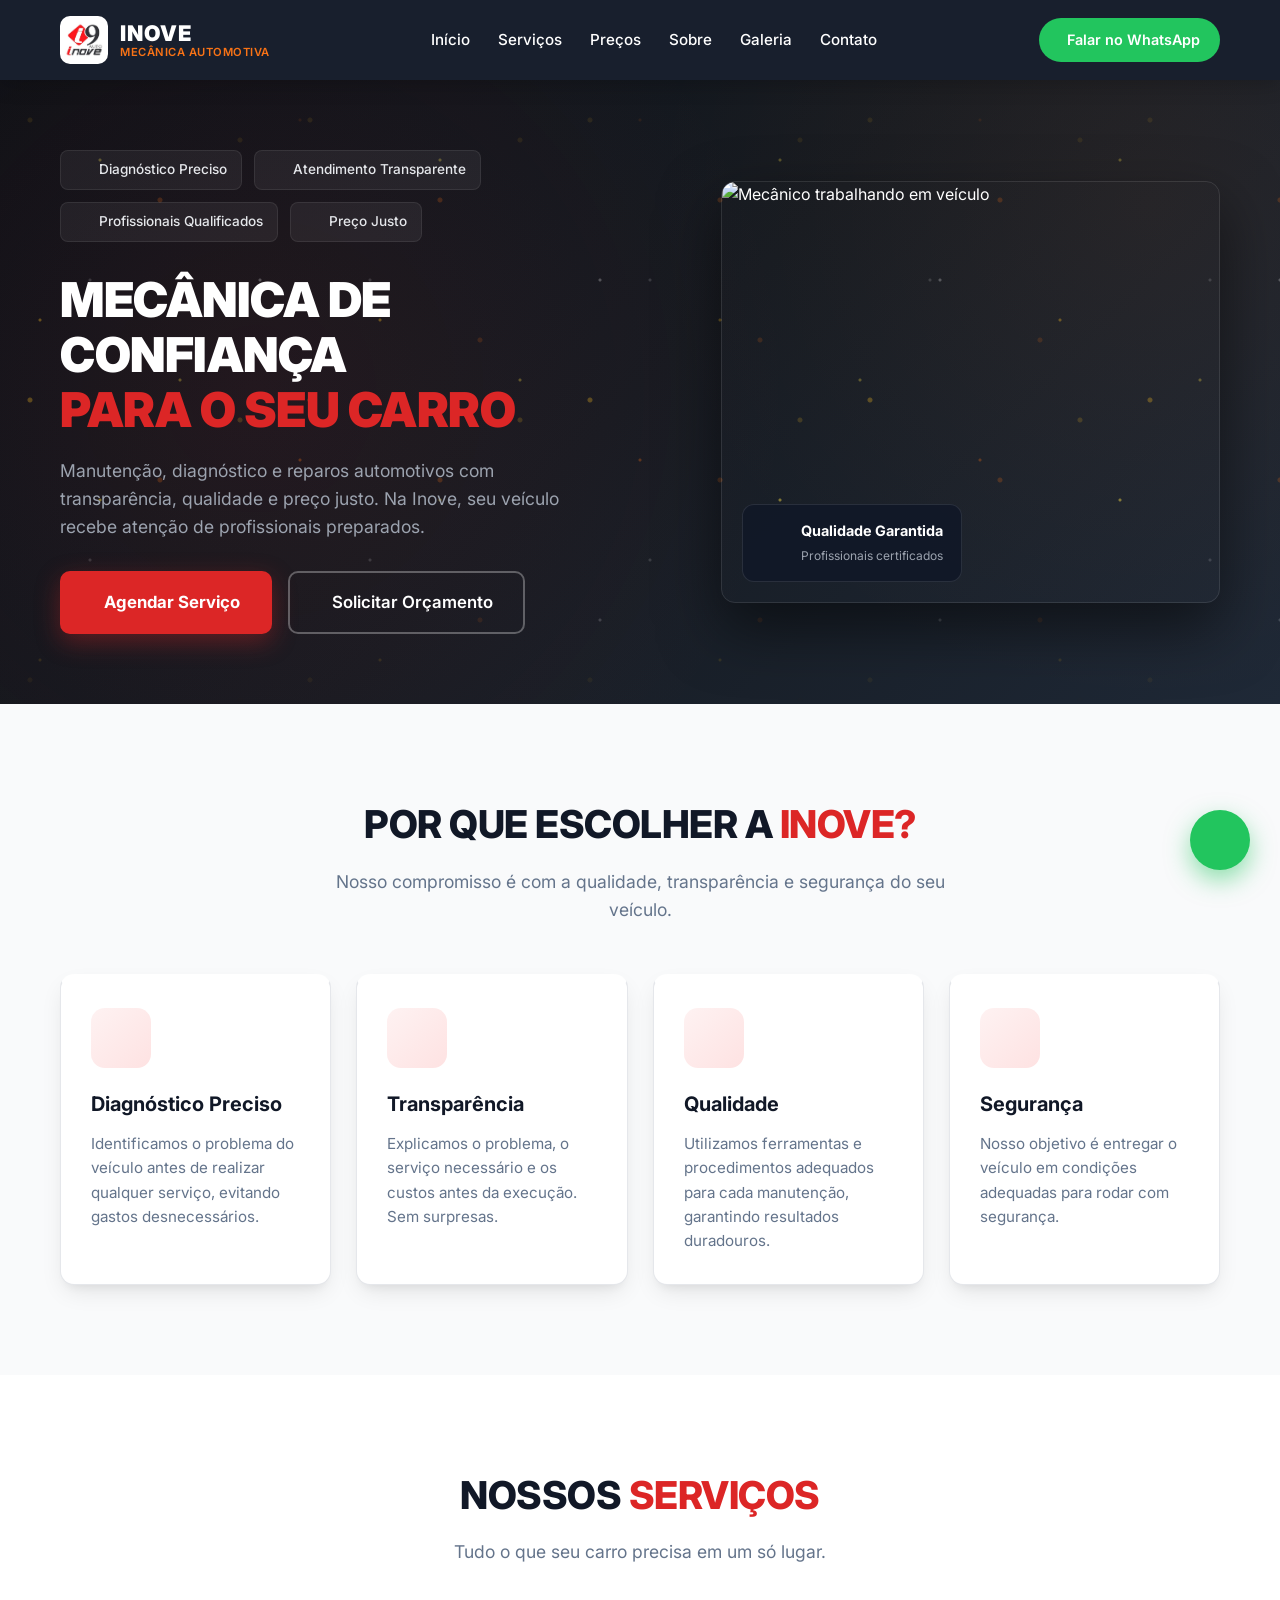
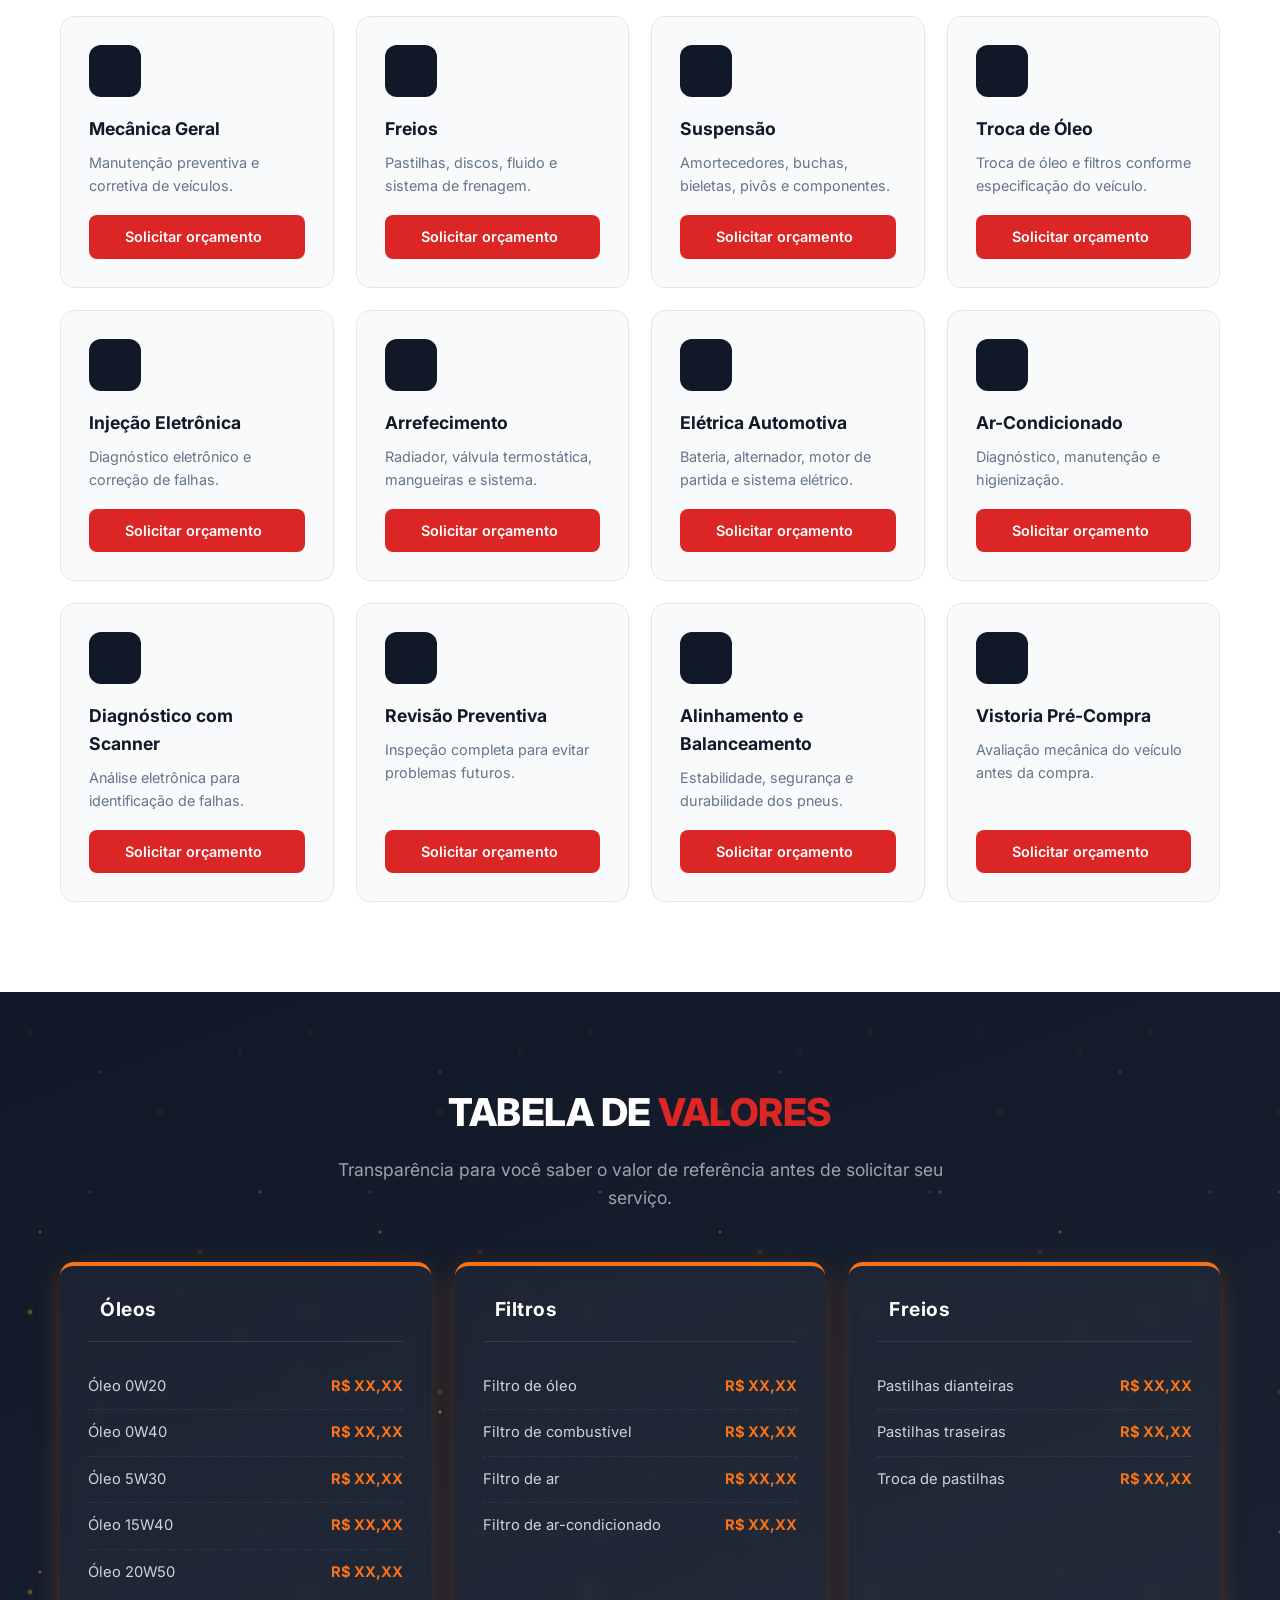
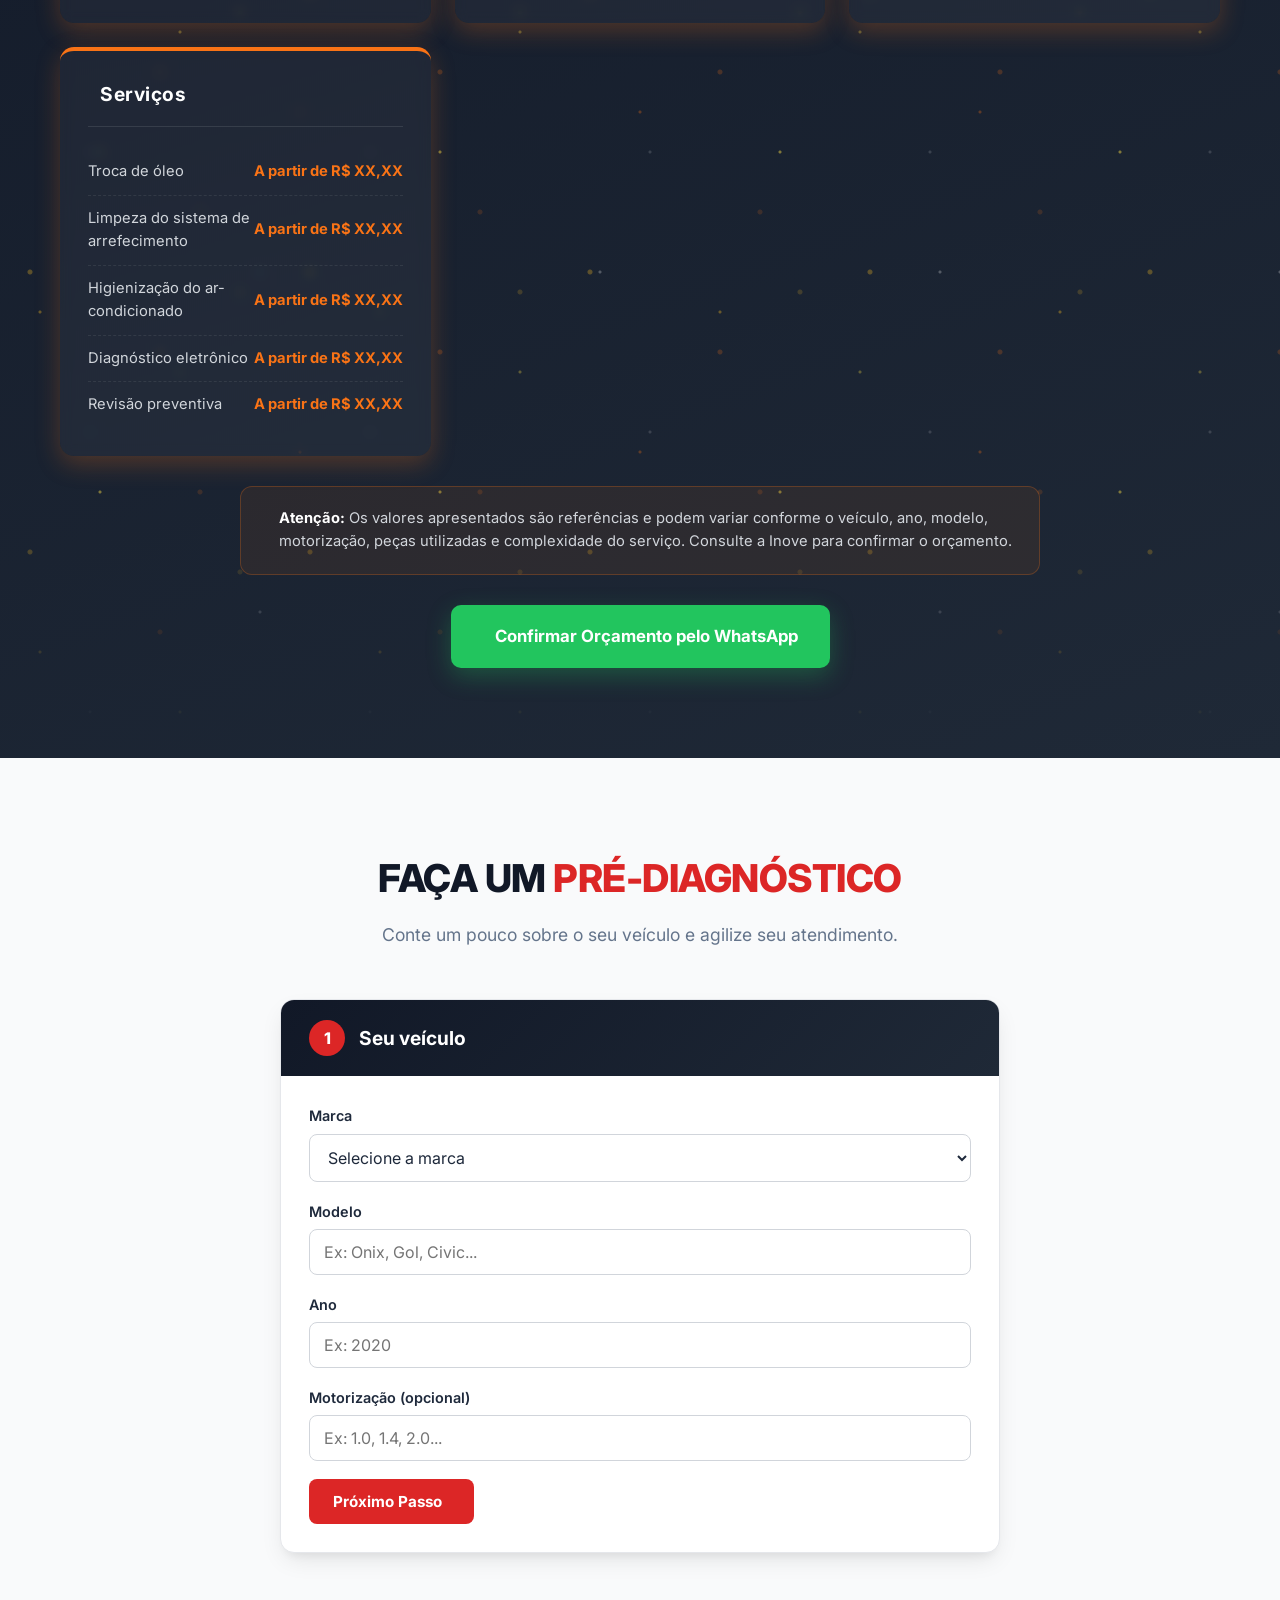
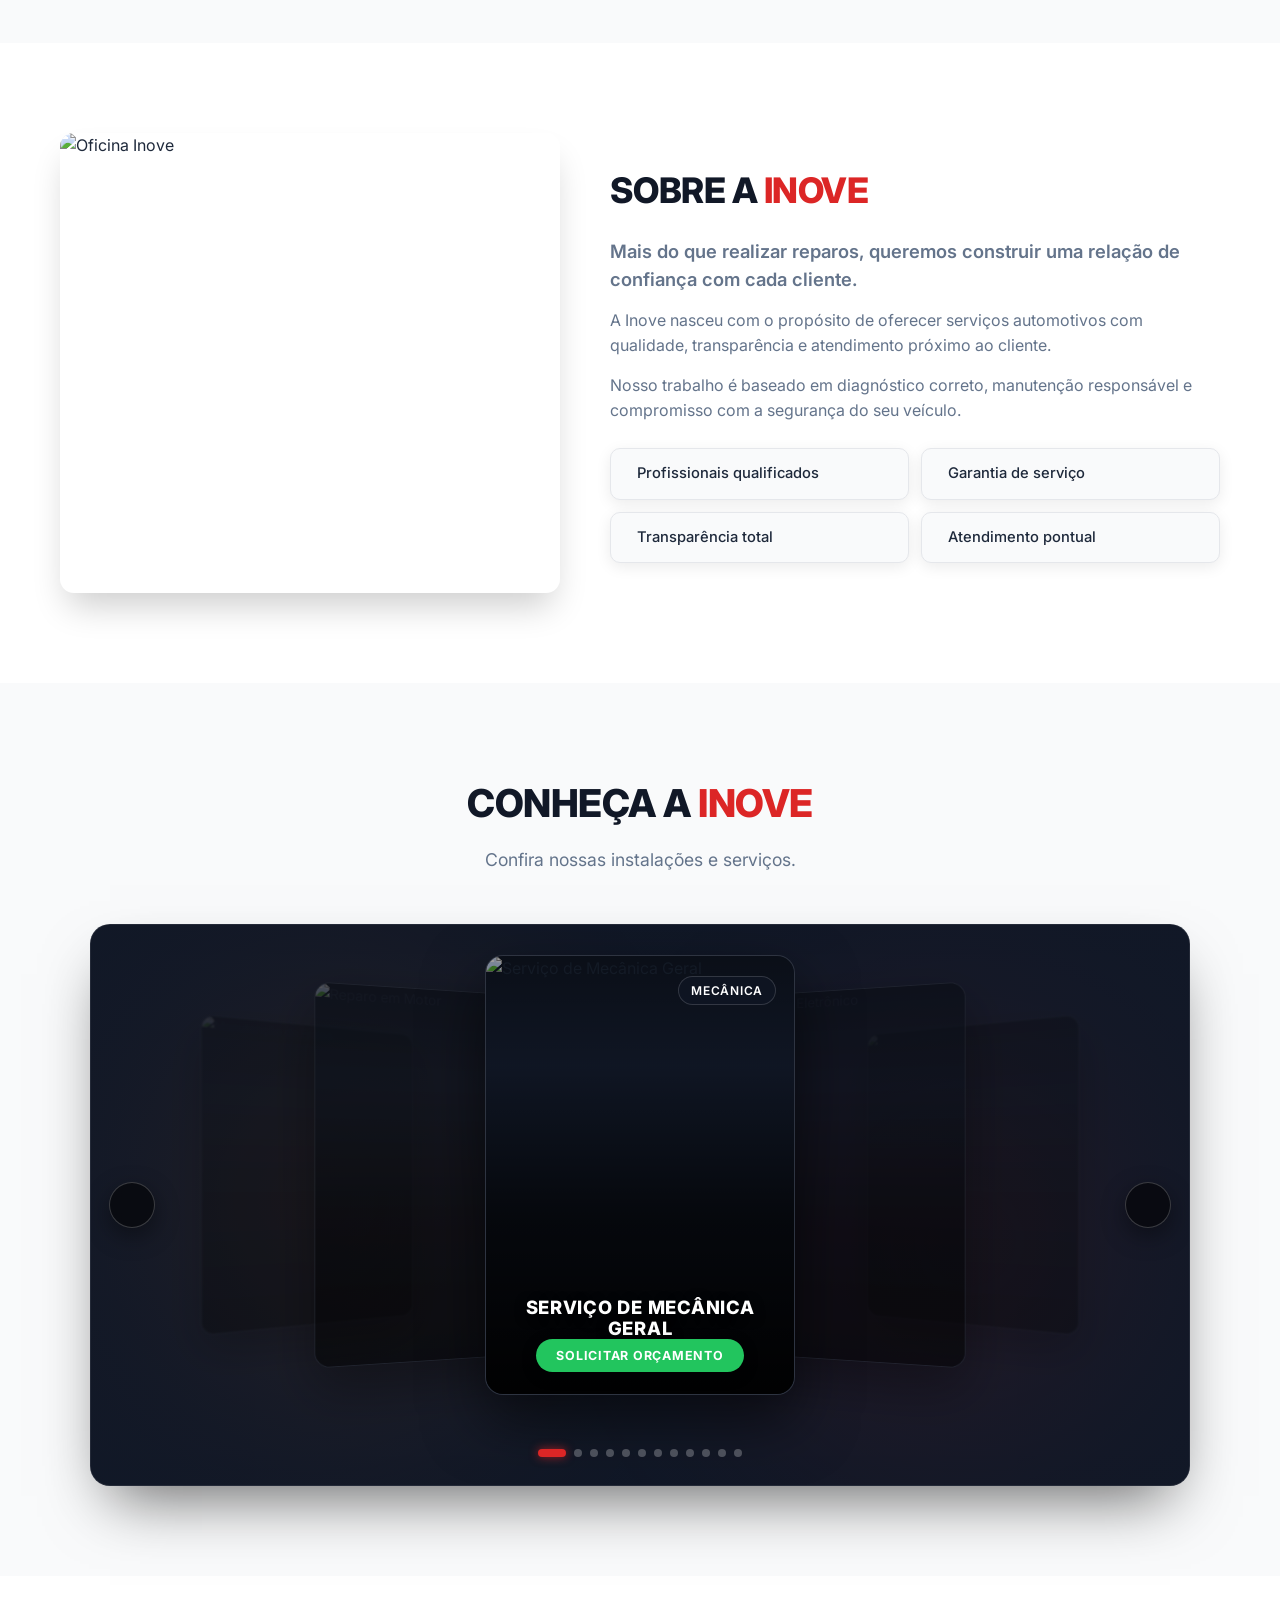
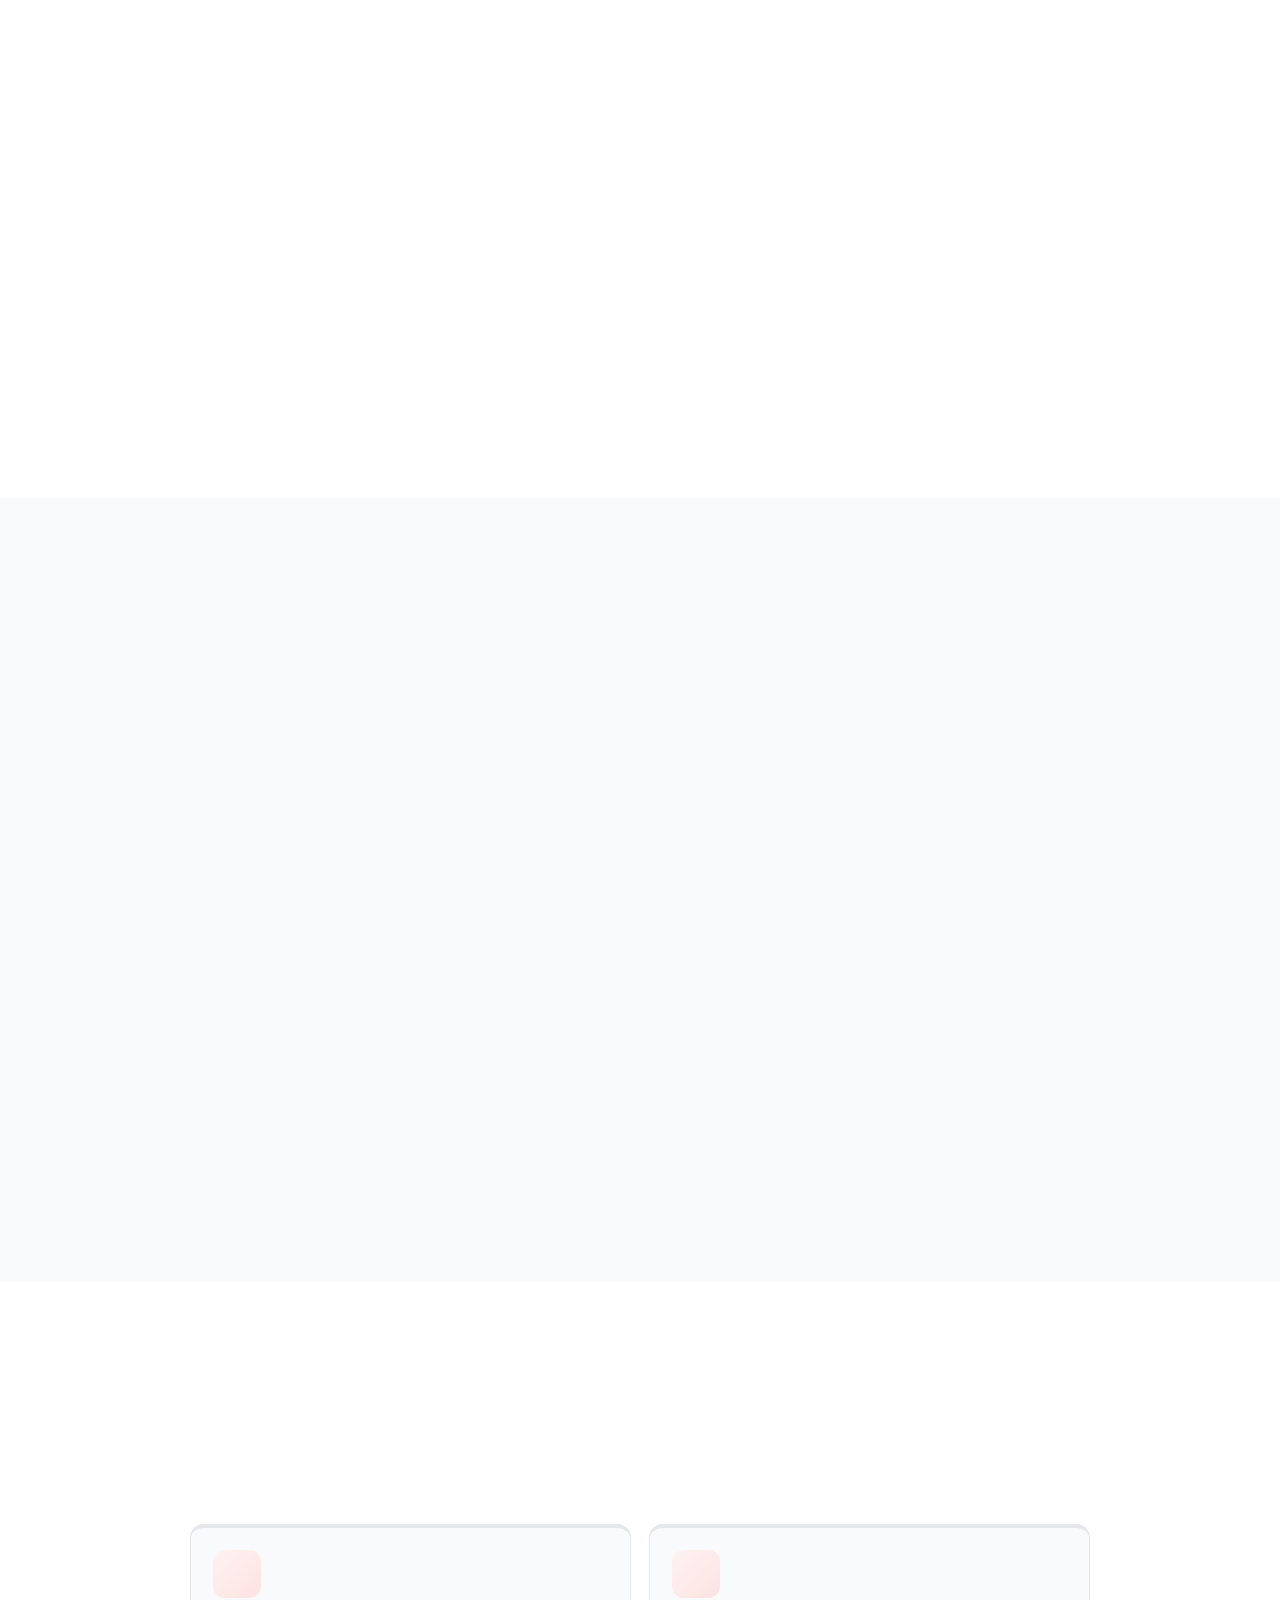
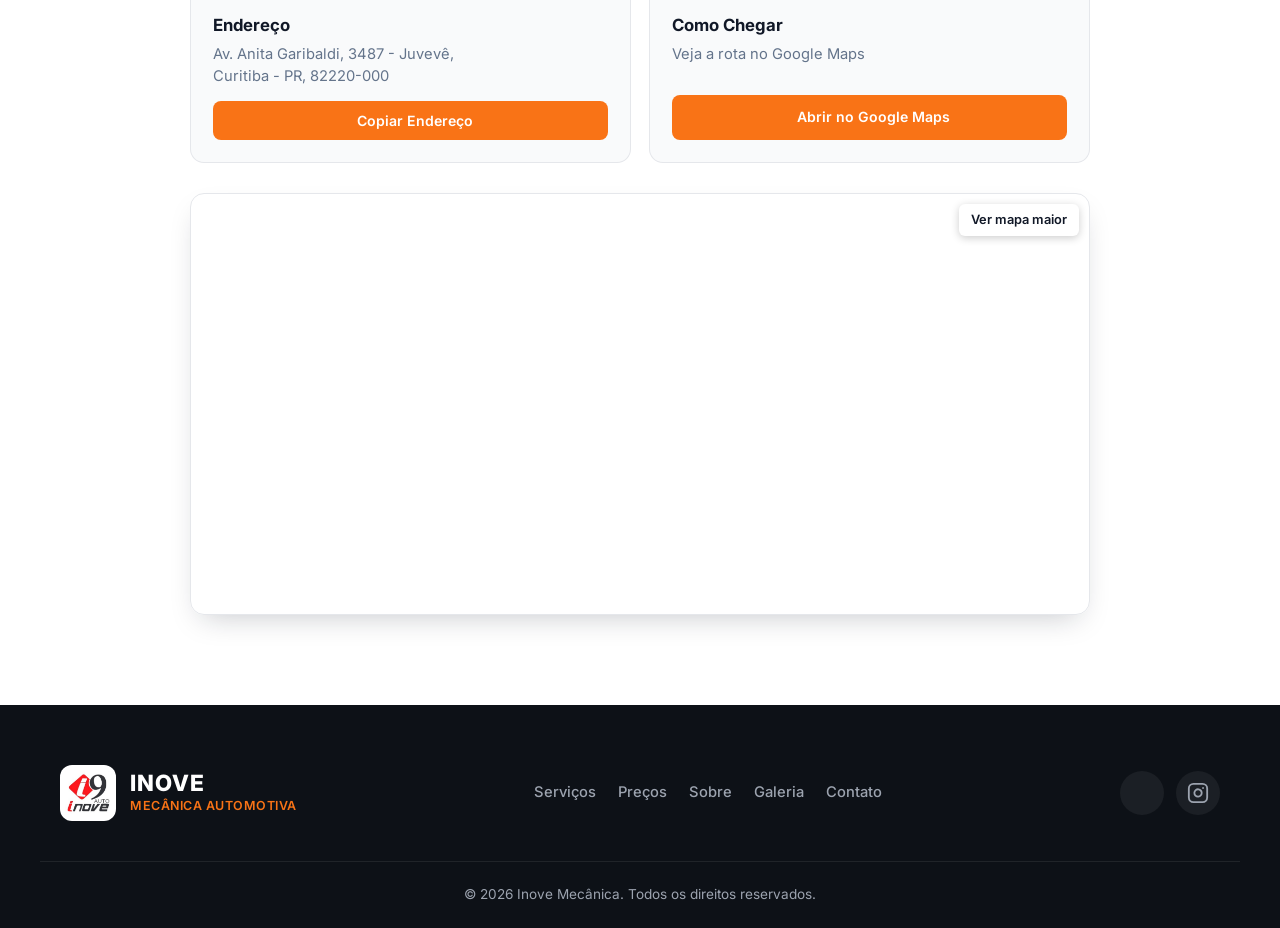
==== index.html @ 2cf33e1c "Sabado Fechado no horario e fundo animado com fagulhas de soldagem (2 camadas) no hero e precos" ====
<!DOCTYPE html>
<html lang="pt-BR">
<head>
  <meta charset="UTF-8">
  <meta name="viewport" content="width=device-width, initial-scale=1.0">
  <title>Inove Mecânica | Oficina Mecânica Automotiva</title>
  <meta name="description" content="Inove Mecânica – serviços automotivos, diagnóstico, manutenção preventiva e corretiva com transparência e qualidade.">
  <meta name="keywords" content="mecânica automotiva, oficina mecânica, manutenção de carros, diagnóstico automotivo, troca de óleo, freios, suspensão">
  <meta name="theme-color" content="#111827">
  <meta name="author" content="Inove Mecânica">

  <link rel="icon" type="image/png" href="assets/images/logo/logo-inove.png">

  <meta property="og:title" content="Inove Mecânica | Oficina Mecânica Automotiva">
  <meta property="og:description" content="Inove Mecânica – serviços automotivos, diagnóstico, manutenção preventiva e corretiva com transparência e qualidade.">
  <meta property="og:type" content="website">
  <meta property="og:locale" content="pt_BR">

  <link rel="preconnect" href="https://fonts.googleapis.com">
  <link rel="preconnect" href="https://fonts.gstatic.com" crossorigin>
  <link href="https://fonts.googleapis.com/css2?family=Inter:wght@300;400;500;600;700;800;900&display=swap" rel="stylesheet">

  <link rel="stylesheet" href="assets/css/style.css">

  <script src="https://unpkg.com/lucide@latest"></script>
</head>
<body>

  <!-- ======================== HEADER ======================== -->
  <header id="header">
    <div class="container header-content">
      <a href="#" class="logo">
        <img src="assets/images/logo/logo-inove.png" alt="Inove Mecânica" class="logo-img">
        <div class="logo-text">
          <span class="logo-name">INOVE</span>
          <span class="logo-sub">Mecânica Automotiva</span>
        </div>
      </a>

      <nav class="nav-menu" id="navMenu">
        <ul>
          <li><a href="#inicio">Início</a></li>
          <li><a href="#servicos">Serviços</a></li>
          <li><a href="#precos">Preços</a></li>
          <li><a href="#sobre">Sobre</a></li>
          <li><a href="#galeria">Galeria</a></li>
          <li><a href="#contato">Contato</a></li>
        </ul>
      </nav>

      <a href="#" class="btn-header" id="btnHeaderWhatsApp">
        <i data-lucide="phone"></i>
        <span>Falar no WhatsApp</span>
      </a>

      <button class="mobile-menu-btn" id="mobileMenuBtn" aria-label="Abrir Menu">
        <i data-lucide="menu"></i>
      </button>
    </div>
  </header>

  <!-- ======================== HERO ======================== -->
  <section id="inicio" class="hero">
    <div class="hero-overlay"></div>
    <div class="sparks" aria-hidden="true"></div>
    <div class="container hero-grid">
      <div class="hero-text">
        <div class="hero-badges">
          <div class="badge"><i data-lucide="check-circle"></i> Diagnóstico Preciso</div>
          <div class="badge"><i data-lucide="check-circle"></i> Atendimento Transparente</div>
          <div class="badge"><i data-lucide="check-circle"></i> Profissionais Qualificados</div>
          <div class="badge"><i data-lucide="check-circle"></i> Preço Justo</div>
        </div>
        <h1>MECÂNICA DE CONFIANÇA <span>PARA O SEU CARRO</span></h1>
        <p>Manutenção, diagnóstico e reparos automotivos com transparência, qualidade e preço justo. Na Inove, seu veículo recebe atenção de profissionais preparados.</p>
        <div class="hero-buttons">
          <a href="#" class="btn-cta-hero" id="btnHeroWhatsApp">
            <i data-lucide="message-circle"></i> Agendar Serviço
          </a>
          <a href="#" class="btn-cta-secondary" id="btnHeroOrcamento">
            <i data-lucide="file-text"></i> Solicitar Orçamento
          </a>
        </div>
      </div>
      <div class="hero-image-wrapper">
        <div class="hero-image-container">
          <img src="https://images.unsplash.com/photo-1625047509248-ec889cbff17f?auto=format&fit=crop&w=800&q=80" alt="Mecânico trabalhando em veículo" class="hero-image">
          <div class="hero-image-badge">
            <i data-lucide="shield-check"></i>
            <div>
              <strong>Qualidade Garantida</strong>
              <span>Profissionais certificados</span>
            </div>
          </div>
        </div>
      </div>
    </div>
  </section>

  <!-- ======================== DIFERENCIAIS ======================== -->
  <section id="diferenciais" class="section-diferenciais">
    <div class="container">
      <div class="section-title">
        <h2>POR QUE ESCOLHER A <span>INOVE?</span></h2>
        <p>Nosso compromisso é com a qualidade, transparência e segurança do seu veículo.</p>
      </div>
      <div class="pillars-grid">
        <div class="pillar-card fade-up">
          <div class="pillar-icon"><i data-lucide="scan-search"></i></div>
          <h3>Diagnóstico Preciso</h3>
          <p>Identificamos o problema do veículo antes de realizar qualquer serviço, evitando gastos desnecessários.</p>
        </div>
        <div class="pillar-card fade-up" style="animation-delay: 0.1s;">
          <div class="pillar-icon"><i data-lucide="eye"></i></div>
          <h3>Transparência</h3>
          <p>Explicamos o problema, o serviço necessário e os custos antes da execução. Sem surpresas.</p>
        </div>
        <div class="pillar-card fade-up" style="animation-delay: 0.2s;">
          <div class="pillar-icon"><i data-lucide="badge-check"></i></div>
          <h3>Qualidade</h3>
          <p>Utilizamos ferramentas e procedimentos adequados para cada manutenção, garantindo resultados duradouros.</p>
        </div>
        <div class="pillar-card fade-up" style="animation-delay: 0.3s;">
          <div class="pillar-icon"><i data-lucide="shield"></i></div>
          <h3>Segurança</h3>
          <p>Nosso objetivo é entregar o veículo em condições adequadas para rodar com segurança.</p>
        </div>
      </div>
    </div>
  </section>

  <!-- ======================== SERVIÇOS ======================== -->
  <section id="servicos" class="section-servicos">
    <div class="container">
      <div class="section-title">
        <h2>NOSSOS <span>SERVIÇOS</span></h2>
        <p>Tudo o que seu carro precisa em um só lugar.</p>
      </div>
      <div class="services-grid" id="servicesGrid">
        <!-- Preenchido via JS -->
      </div>
    </div>
  </section>

  <!-- ======================== TABELA DE PREÇOS ======================== -->
  <section id="precos" class="section-precos">
    <div class="sparks" aria-hidden="true"></div>
    <div class="container">
      <div class="section-title">
        <h2>TABELA DE <span>VALORES</span></h2>
        <p>Transparência para você saber o valor de referência antes de solicitar seu serviço.</p>
      </div>

      <div class="prices-grid" id="pricesGrid">
        <!-- Preenchido via JS -->
      </div>

      <div class="prices-disclaimer">
        <i data-lucide="alert-triangle"></i>
        <p><strong>Atenção:</strong> Os valores apresentados são referências e podem variar conforme o veículo, ano, modelo, motorização, peças utilizadas e complexidade do serviço. Consulte a Inove para confirmar o orçamento.</p>
      </div>

      <div class="prices-cta">
        <a href="#" class="btn-cta-hero" id="btnPrecosWhatsApp">
          <i data-lucide="message-circle"></i> Confirmar Orçamento pelo WhatsApp
        </a>
      </div>
    </div>
  </section>

  <!-- ======================== PRÉ-DIAGNÓSTICO ======================== -->
  <section id="pre-diagnostico" class="section-pre-diagnostico">
    <div class="container">
      <div class="section-title">
        <h2>FAÇA UM <span>PRÉ-DIAGNÓSTICO</span></h2>
        <p>Conte um pouco sobre o seu veículo e agilize seu atendimento.</p>
      </div>

      <div class="pre-diagnostico-wrapper">
        <div class="pre-diagnostico-steps" id="preDiagnosticoSteps">
          <!-- Step 1 -->
          <div class="pre-step active" data-step="1">
            <div class="pre-step-header">
              <span class="step-number">1</span>
              <h3>Seu veículo</h3>
            </div>
            <div class="pre-step-body">
              <div class="form-group">
                <label for="pdMarca">Marca</label>
                <select id="pdMarca" aria-label="Marca do veículo">
                  <option value="">Selecione a marca</option>
                  <option value="Chevrolet">Chevrolet</option>
                  <option value="Fiat">Fiat</option>
                  <option value="Ford">Ford</option>
                  <option value="Honda">Honda</option>
                  <option value="Hyundai">Hyundai</option>
                  <option value="Jeep">Jeep</option>
                  <option value="Nissan">Nissan</option>
                  <option value="Peugeot">Peugeot</option>
                  <option value="Renault">Renault</option>
                  <option value="Toyota">Toyota</option>
                  <option value="Volkswagen">Volkswagen</option>
                  <option value="Outro">Outro</option>
                </select>
              </div>
              <div class="form-group">
                <label for="pdModelo">Modelo</label>
                <input type="text" id="pdModelo" placeholder="Ex: Onix, Gol, Civic..." aria-label="Modelo do veículo">
              </div>
              <div class="form-group">
                <label for="pdAno">Ano</label>
                <input type="text" id="pdAno" placeholder="Ex: 2020" aria-label="Ano do veículo">
              </div>
              <div class="form-group">
                <label for="pdMotorizacao">Motorização (opcional)</label>
                <input type="text" id="pdMotorizacao" placeholder="Ex: 1.0, 1.4, 2.0..." aria-label="Motorização do veículo">
              </div>
              <button class="btn-step-next" onclick="nextStep(2)">Próximo Passo <i data-lucide="arrow-right"></i></button>
            </div>
          </div>

          <!-- Step 2 -->
          <div class="pre-step" data-step="2">
            <div class="pre-step-header">
              <span class="step-number">2</span>
              <h3>O que você precisa?</h3>
            </div>
            <div class="pre-step-body">
              <div class="service-options" id="pdServiceOptions">
                <label class="service-option"><input type="radio" name="pdServico" value="Revisão"> Revisão</label>
                <label class="service-option"><input type="radio" name="pdServico" value="Troca de óleo"> Troca de óleo</label>
                <label class="service-option"><input type="radio" name="pdServico" value="Freios"> Freios</label>
                <label class="service-option"><input type="radio" name="pdServico" value="Suspensão"> Suspensão</label>
                <label class="service-option"><input type="radio" name="pdServico" value="Motor"> Motor</label>
                <label class="service-option"><input type="radio" name="pdServico" value="Injeção eletrônica"> Injeção eletrônica</label>
                <label class="service-option"><input type="radio" name="pdServico" value="Arrefecimento"> Arrefecimento</label>
                <label class="service-option"><input type="radio" name="pdServico" value="Ar-condicionado"> Ar-condicionado</label>
                <label class="service-option"><input type="radio" name="pdServico" value="Elétrica"> Elétrica</label>
                <label class="service-option"><input type="radio" name="pdServico" value="Diagnóstico com scanner"> Diagnóstico com scanner</label>
                <label class="service-option"><input type="radio" name="pdServico" value="Vistoria pré-compra"> Vistoria pré-compra</label>
                <label class="service-option"><input type="radio" name="pdServico" value="Outro"> Outro</label>
              </div>
              <div class="step-buttons">
                <button class="btn-step-back" onclick="prevStep(1)"><i data-lucide="arrow-left"></i> Voltar</button>
                <button class="btn-step-next" onclick="nextStep(3)">Próximo Passo <i data-lucide="arrow-right"></i></button>
              </div>
            </div>
          </div>

          <!-- Step 3 -->
          <div class="pre-step" data-step="3">
            <div class="pre-step-header">
              <span class="step-number">3</span>
              <h3>Atendimento</h3>
            </div>
            <div class="pre-step-body">
              <p class="step-question">O que você deseja?</p>
              <div class="urgency-options">
                <label class="urgency-option">
                  <input type="radio" name="pdUrgencia" value="Solicitar orçamento">
                  <div class="urgency-card">
                    <i data-lucide="file-text"></i>
                    <strong>Solicitar orçamento</strong>
                  </div>
                </label>
                <label class="urgency-option">
                  <input type="radio" name="pdUrgencia" value="Agendar atendimento">
                  <div class="urgency-card">
                    <i data-lucide="calendar"></i>
                    <strong>Agendar atendimento</strong>
                  </div>
                </label>
                <label class="urgency-option">
                  <input type="radio" name="pdUrgencia" value="Atendimento urgente">
                  <div class="urgency-card">
                    <i data-lucide="zap"></i>
                    <strong>Atendimento urgente</strong>
                  </div>
                </label>
              </div>
              <div class="step-buttons">
                <button class="btn-step-back" onclick="prevStep(2)"><i data-lucide="arrow-left"></i> Voltar</button>
                <button class="btn-send-whatsapp" id="btnPreDiagnostico">
                  <i data-lucide="message-circle"></i> Enviar pelo WhatsApp
                </button>
              </div>
            </div>
          </div>
        </div>
      </div>
    </div>
  </section>

  <!-- ======================== SOBRE ======================== -->
  <section id="sobre" class="section-sobre">
    <div class="container">
      <div class="sobre-grid">
        <div class="sobre-image fade-up">
          <img src="https://images.unsplash.com/photo-1625047509248-ec889cbff17f?auto=format&fit=crop&w=800&q=80" alt="Oficina Inove" loading="lazy">
        </div>
        <div class="sobre-text fade-up" style="animation-delay: 0.2s;">
          <h2>SOBRE A <span>INOVE</span></h2>
          <p class="sobre-highlight">Mais do que realizar reparos, queremos construir uma relação de confiança com cada cliente.</p>
          <p>A Inove nasceu com o propósito de oferecer serviços automotivos com qualidade, transparência e atendimento próximo ao cliente.</p>
          <p>Nosso trabalho é baseado em diagnóstico correto, manutenção responsável e compromisso com a segurança do seu veículo.</p>
          <div class="sobre-features">
            <div class="sobre-feature">
              <i data-lucide="wrench"></i>
              <span>Profissionais qualificados</span>
            </div>
            <div class="sobre-feature">
              <i data-lucide="shield-check"></i>
              <span>Garantia de serviço</span>
            </div>
            <div class="sobre-feature">
              <i data-lucide="handshake"></i>
              <span>Transparência total</span>
            </div>
            <div class="sobre-feature">
              <i data-lucide="clock"></i>
              <span>Atendimento pontual</span>
            </div>
          </div>
        </div>
      </div>
    </div>
  </section>

  <!-- ======================== GALERIA ======================== -->
  <section id="galeria" class="section-galeria">
    <div class="container">
      <div class="section-title">
        <h2>CONHEÇA A <span>INOVE</span></h2>
        <p>Confira nossas instalações e serviços.</p>
      </div>

      <div class="coverflow" id="coverflow">
        <div class="coverflow-ambience" aria-hidden="true">
          <img id="coverflow-bg" src="" alt="">
          <div class="coverflow-ambience-overlay"></div>
        </div>

        <div class="coverflow-stage" id="coverflow-stage" aria-label="Galeria de fotos da Inove"></div>

        <button class="coverflow-arrow prev" id="coverflow-prev" aria-label="Foto anterior">
          <i data-lucide="chevron-left"></i>
        </button>
        <button class="coverflow-arrow next" id="coverflow-next" aria-label="Próxima foto">
          <i data-lucide="chevron-right"></i>
        </button>

        <div class="coverflow-dots" id="coverflow-dots" role="tablist" aria-label="Navegar entre as fotos"></div>
      </div>
    </div>
  </section>

  <!-- ======================== AVALIAÇÕES ======================== -->
  <section id="avaliacoes" class="section-avaliacoes">
    <div class="container">
      <div class="section-title">
        <h2>QUEM CONHECE, <span>CONFIA</span></h2>
        <p>Avaliações reais de quem já passou pela Inove.</p>
      </div>
      <div class="reviews-grid" id="reviewsGrid">
        <!-- Preenchido via JS -->
      </div>
    </div>
  </section>

  <!-- ======================== CONTATO ======================== -->
  <section id="contato" class="section-contato">
    <div class="container">
      <div class="section-title">
        <h2>FALE COM A <span>INOVE</span></h2>
        <p>Estamos prontos para atender você.</p>
      </div>

      <div class="contato-grid">
        <div class="contato-cards">
          <div class="contato-card fade-up">
            <div class="contato-card-icon"><i data-lucide="message-circle"></i></div>
            <h3>WhatsApp</h3>
            <p>Atendimento rápido e direto</p>
            <a href="#" class="btn-contato" id="btnContatoWhatsApp">
              <i data-lucide="phone"></i> Falar no WhatsApp
            </a>
          </div>
          <div class="contato-card fade-up" style="animation-delay: 0.1s;">
            <div class="contato-card-icon"><i data-lucide="map-pin"></i></div>
            <h3>Como Chegar</h3>
            <p>Endereço da Inove</p>
            <a href="#" class="btn-contato" id="btnMaps" target="_blank">
              <i data-lucide="navigation"></i> Abrir no Maps
            </a>
          </div>
          <div class="contato-card fade-up" style="animation-delay: 0.2s;">
            <div class="contato-card-icon">
              <svg class="icon-instagram" viewBox="0 0 24 24" fill="none" stroke="currentColor" stroke-width="2" stroke-linecap="round" stroke-linejoin="round" aria-hidden="true"><rect width="20" height="20" x="2" y="2" rx="5" ry="5"></rect><path d="M16 11.37A4 4 0 1 1 12.63 8 4 4 0 0 1 16 11.37z"></path><line x1="17.5" x2="17.51" y1="6.5" y2="6.5"></line></svg>
            </div>
            <h3>Instagram</h3>
            <p>Acompanhe nosso trabalho</p>
            <a href="#" class="btn-contato" id="btnInstagram" target="_blank">
              <i data-lucide="external-link"></i> Seguir no Instagram
            </a>
          </div>
        </div>

        <div class="contato-info fade-up" style="animation-delay: 0.3s;">
          <div class="horarios-card">
            <h3><i data-lucide="clock"></i> Horário de Atendimento</h3>
            <div class="horarios-list" id="horariosList">
              <!-- Preenchido via JS -->
            </div>
          </div>
        </div>
      </div>
    </div>
  </section>

  <!-- ======================== MAPA ======================== -->
  <section id="localizacao" class="section-localizacao">
    <div class="container">
      <div class="section-title">
        <h2>ONDE <span>ESTAMOS</span></h2>
        <p>Visite a Inove ou agende um atendimento.</p>
      </div>

      <div class="map-info">
        <div class="map-address-card">
          <div class="map-address-icon"><i data-lucide="map-pin"></i></div>
          <div class="map-address-text">
            <h3>Endereço</h3>
            <p>Av. Anita Garibaldi, 3487 - Juvevê,<br>Curitiba - PR, 82220-000</p>
          </div>
          <button type="button" class="btn-contato copy-btn" id="btnCopyEndereco">
            <i data-lucide="copy"></i> <span class="copy-label">Copiar Endereço</span>
          </button>
        </div>
        <div class="map-address-card map-address-cta">
          <div class="map-address-icon"><i data-lucide="navigation"></i></div>
          <div class="map-address-text">
            <h3>Como Chegar</h3>
            <p>Veja a rota no Google Maps</p>
          </div>
          <a href="#" class="btn-contato" id="btnMapa" target="_blank">
            <i data-lucide="external-link"></i> Abrir no Google Maps
          </a>
        </div>
      </div>

      <div class="map-wrapper">
        <div class="coverage-map">
          <iframe
            src="https://www.openstreetmap.org/export/embed.html?bbox=-49.2718%2C-25.3925%2C-49.2518%2C-25.3725&amp;layer=mapnik&amp;marker=-25.3824739%2C-49.2618130"
            loading="lazy"
            referrerpolicy="no-referrer-when-downgrade"
            title="Mapa - Inove Mecânica"
            allowfullscreen></iframe>
          <a class="coverage-link" href="https://www.openstreetmap.org/?mlat=-25.3824739&amp;mlon=-49.2618130#map=17/-25.3824739/-49.2618130" target="_blank" rel="noopener">Ver mapa maior</a>
        </div>
      </div>
    </div>
  </section>

  <!-- ======================== FOOTER ======================== -->
  <footer class="footer">
    <div class="container footer-content">
      <div class="footer-brand">
        <img src="assets/images/logo/logo-inove.png" alt="Inove Mecânica" class="footer-logo">
        <div>
          <h3>INOVE</h3>
          <p>Mecânica Automotiva</p>
        </div>
      </div>
      <div class="footer-links">
        <a href="#servicos">Serviços</a>
        <a href="#precos">Preços</a>
        <a href="#sobre">Sobre</a>
        <a href="#galeria">Galeria</a>
        <a href="#contato">Contato</a>
      </div>
      <div class="footer-social">
        <a href="#" class="social-link" id="footerWhatsApp" aria-label="WhatsApp"><i data-lucide="message-circle"></i></a>
        <a href="#" class="social-link" id="footerInstagram" aria-label="Instagram">
          <svg class="icon-instagram" viewBox="0 0 24 24" fill="none" stroke="currentColor" stroke-width="2" stroke-linecap="round" stroke-linejoin="round" aria-hidden="true"><rect width="20" height="20" x="2" y="2" rx="5" ry="5"></rect><path d="M16 11.37A4 4 0 1 1 12.63 8 4 4 0 0 1 16 11.37z"></path><line x1="17.5" x2="17.51" y1="6.5" y2="6.5"></line></svg>
        </a>
      </div>
    </div>
    <div class="footer-bottom">
      <div class="container">
        <p>&copy; 2026 Inove Mecânica. Todos os direitos reservados.</p>
      </div>
    </div>
  </footer>

  <!-- ======================== WHATSAPP FLUTUANTE ======================== -->
  <a href="#" class="whatsapp-float" id="whatsappFloat" aria-label="Contato via WhatsApp">
    <i data-lucide="message-circle" style="width: 32px; height: 32px;"></i>
  </a>

  <script src="assets/js/script.js"></script>
</body>
</html>
---- assets/css/style.css ----
/* ==========================================================================
   INOVE MECÂNICA - Estilos Globais
   ========================================================================== */

:root {
  --primary: #111827;        /* Grafite escuro */
  --primary-light: #1f2937;  /* Grafite claro */
  --secondary: #dc2626;      /* Vermelho INOVE */
  --secondary-hover: #b91c1c;
  --accent: #f97316;         /* Laranja de destaque */
  --whatsapp: #22c55e;
  --whatsapp-hover: #16a34a;
  --bg-light: #f9fafb;
  --text-dark: #1e293b;
  --text-muted: #64748b;
  --white: #ffffff;
  --shadow: 0 10px 25px -5px rgba(0, 0, 0, 0.1), 0 8px 10px -6px rgba(0, 0, 0, 0.06);
  --shadow-hover: 0 20px 35px -8px rgba(0, 0, 0, 0.2);
  --radius: 14px;
}

* {
  margin: 0;
  padding: 0;
  box-sizing: border-box;
  font-family: 'Inter', sans-serif;
  scroll-behavior: smooth;
}

body {
  background-color: var(--white);
  color: var(--text-dark);
  line-height: 1.6;
  padding-top: 80px;
  overflow-x: hidden;
}

a {
  text-decoration: none;
  color: inherit;
}

img { max-width: 100%; }

.container {
  max-width: 1200px;
  margin: 0 auto;
  padding: 0 20px;
}

section {
  scroll-margin-top: 80px;
  padding: 90px 0;
}

/* ==========================================================================
   ANIMAÇÕES
   ========================================================================== */

.reveal,
.fade-up {
  opacity: 0;
  transform: translateY(28px);
  transition: opacity 0.7s ease, transform 0.7s ease;
}

.reveal.visible,
.fade-up.visible {
  opacity: 1;
  transform: translateY(0);
}

/* Animação de entrada do hero (ao carregar a página) */
.hero-text {
  animation: heroUp 0.8s ease-out both;
}

.hero-image-wrapper {
  animation: heroUp 0.9s ease-out 0.2s both;
}

@keyframes heroUp {
  from {
    opacity: 0;
    transform: translateY(28px);
  }
  to {
    opacity: 1;
    transform: none;
  }
}

@keyframes pulseRing {
  0% { box-shadow: 0 0 0 0 rgba(34, 197, 94, 0.7); }
  70% { box-shadow: 0 0 0 18px rgba(34, 197, 94, 0); }
  100% { box-shadow: 0 0 0 0 rgba(34, 197, 94, 0); }
}

@keyframes floatBadge {
  0%, 100% { transform: translateY(0); }
  50% { transform: translateY(-8px); }
}

/* ==========================================================================
   CABEÇALHO
   ========================================================================== */

header {
  background-color: rgba(17, 24, 39, 0.97);
  backdrop-filter: blur(10px);
  color: var(--white);
  position: fixed;
  top: 0;
  left: 0;
  width: 100%;
  height: 80px;
  z-index: 1000;
  box-shadow: 0 4px 20px rgba(0, 0, 0, 0.2);
  transition: height 0.3s ease, box-shadow 0.3s ease;
}

header.scrolled {
  height: 68px;
  box-shadow: 0 6px 25px rgba(0, 0, 0, 0.3);
}

.header-content {
  display: flex;
  justify-content: space-between;
  align-items: center;
  height: 100%;
  gap: 20px;
}

.logo {
  display: flex;
  align-items: center;
  gap: 12px;
  flex-shrink: 0;
}

.logo-img {
  width: 48px;
  height: 48px;
  object-fit: contain;
  background: var(--white);
  border-radius: 10px;
  padding: 4px;
}

.logo-text {
  display: flex;
  flex-direction: column;
  line-height: 1.15;
}

.logo-name {
  font-weight: 900;
  font-size: 1.35rem;
  letter-spacing: 1px;
  color: var(--white);
}

.logo-sub {
  font-size: 0.7rem;
  color: var(--accent);
  font-weight: 600;
  text-transform: uppercase;
  letter-spacing: 0.5px;
}

nav ul {
  display: flex;
  list-style: none;
  gap: 28px;
}

nav a {
  font-weight: 500;
  font-size: 0.95rem;
  transition: color 0.2s;
  position: relative;
  padding: 6px 0;
}

nav a::after {
  content: '';
  position: absolute;
  bottom: 0;
  left: 50%;
  transform: translateX(-50%);
  width: 0;
  height: 2px;
  background: var(--secondary);
  transition: width 0.3s ease;
}

nav a:hover {
  color: var(--secondary);
}

nav a:hover::after {
  width: 100%;
}

.btn-header {
  background-color: var(--whatsapp);
  color: var(--white);
  padding: 10px 20px;
  border-radius: 50px;
  font-weight: 600;
  font-size: 0.9rem;
  display: flex;
  align-items: center;
  gap: 8px;
  transition: background 0.3s, transform 0.2s;
  white-space: nowrap;
  flex-shrink: 0;
}

.btn-header:hover {
  background-color: var(--whatsapp-hover);
  transform: translateY(-2px);
}

.mobile-menu-btn {
  display: none;
  background: none;
  border: none;
  color: var(--white);
  cursor: pointer;
  padding: 8px;
}

/* ==========================================================================
   HERO
   ========================================================================== */

.hero {
  background: linear-gradient(135deg, #0d1117 0%, #161b22 50%, #1f2937 100%);
  color: var(--white);
  padding: 70px 0;
  position: relative;
  overflow: hidden;
}

.hero-overlay {
  position: absolute;
  inset: 0;
  background:
    radial-gradient(circle at 20% 50%, rgba(220, 38, 38, 0.08) 0%, transparent 50%),
    radial-gradient(circle at 90% 20%, rgba(249, 115, 22, 0.06) 0%, transparent 40%);
  pointer-events: none;
}

/* ==========================================================================
   FAGULHAS DE SOLDAGEM (fundo animado do hero e dos preços)
   ========================================================================== */

.sparks {
  position: absolute;
  inset: 0;
  overflow: hidden;
  pointer-events: none;
  z-index: 0;
}

.sparks::before,
.sparks::after {
  content: "";
  position: absolute;
  inset: 0;
  background-repeat: repeat;
  -webkit-mask-image: linear-gradient(to bottom, transparent 0%, #000 20%, #000 80%, transparent 100%);
  mask-image: linear-gradient(to bottom, transparent 0%, #000 20%, #000 80%, transparent 100%);
}

/* Camada de fundo: fagulhas maiores e lentas */
.sparks::before {
  background-image:
    radial-gradient(circle at 30px 40px, rgba(251, 191, 36, 0.30) 2px, transparent 3px),
    radial-gradient(circle at 160px 120px, rgba(249, 115, 22, 0.22) 2px, transparent 3px),
    radial-gradient(circle at 90px 200px, rgba(255, 255, 255, 0.14) 1px, transparent 2px),
    radial-gradient(circle at 240px 60px, rgba(251, 191, 36, 0.18) 2px, transparent 3px),
    radial-gradient(circle at 200px 260px, rgba(249, 115, 22, 0.16) 2px, transparent 3px);
  background-size: 280px 280px;
  animation: sparksUp 55s linear infinite;
}

/* Camada próxima: fagulhas menores e rápidas (profundidade) */
.sparks::after {
  background-image:
    radial-gradient(circle at 100px 80px, rgba(253, 224, 71, 0.45) 1px, transparent 2px),
    radial-gradient(circle at 260px 200px, rgba(255, 255, 255, 0.25) 1px, transparent 2px),
    radial-gradient(circle at 40px 240px, rgba(251, 191, 36, 0.35) 1px, transparent 2px),
    radial-gradient(circle at 300px 40px, rgba(249, 115, 22, 0.30) 1px, transparent 2px),
    radial-gradient(circle at 180px 300px, rgba(253, 224, 71, 0.30) 1px, transparent 2px);
  background-size: 340px 340px;
  animation: sparksUpLarge 28s linear infinite;
}

@keyframes sparksUp {
  from {
    background-position: 0 0;
  }
  to {
    background-position: 0 -280px;
  }
}

@keyframes sparksUpLarge {
  from {
    background-position: 0 0;
  }
  to {
    background-position: 0 -340px;
  }
}

.hero-grid {
  display: grid;
  grid-template-columns: 1.1fr 0.9fr;
  gap: 50px;
  align-items: center;
  position: relative;
  z-index: 2;
}

.hero-text h1 {
  font-size: 3rem;
  font-weight: 900;
  line-height: 1.15;
  margin-bottom: 20px;
  letter-spacing: -0.5px;
}

.hero-text h1 span {
  color: var(--secondary);
  display: block;
}

.hero-text p {
  font-size: 1.1rem;
  color: #9ca3af;
  margin-bottom: 30px;
  max-width: 540px;
}

.hero-badges {
  display: flex;
  gap: 12px;
  margin-bottom: 30px;
  flex-wrap: wrap;
}

.badge {
  display: flex;
  align-items: center;
  gap: 8px;
  background: rgba(255, 255, 255, 0.06);
  padding: 8px 14px;
  border-radius: 8px;
  border: 1px solid rgba(255, 255, 255, 0.08);
  font-size: 0.85rem;
  font-weight: 500;
  color: #e5e7eb;
  backdrop-filter: blur(4px);
}

.badge i {
  color: var(--whatsapp);
  width: 16px;
  height: 16px;
}

.hero-buttons {
  display: flex;
  gap: 16px;
  flex-wrap: wrap;
}

.btn-cta-hero {
  background-color: var(--secondary);
  color: var(--white);
  padding: 16px 30px;
  border-radius: 10px;
  font-weight: 700;
  font-size: 1.05rem;
  display: inline-flex;
  align-items: center;
  gap: 12px;
  box-shadow: 0 8px 25px rgba(220, 38, 38, 0.35);
  transition: all 0.3s;
  border: 2px solid transparent;
}

.btn-cta-hero:hover {
  background-color: var(--secondary-hover);
  transform: translateY(-3px);
  box-shadow: 0 12px 30px rgba(220, 38, 38, 0.45);
}

.btn-cta-secondary {
  background-color: transparent;
  color: var(--white);
  padding: 16px 30px;
  border-radius: 10px;
  font-weight: 600;
  font-size: 1.05rem;
  display: inline-flex;
  align-items: center;
  gap: 12px;
  border: 2px solid rgba(255, 255, 255, 0.3);
  transition: all 0.3s;
}

.btn-cta-secondary:hover {
  border-color: var(--white);
  background: rgba(255, 255, 255, 0.08);
  transform: translateY(-3px);
}

.hero-image-wrapper {
  position: relative;
}

.hero-image-container {
  position: relative;
  border-radius: var(--radius);
  overflow: hidden;
  box-shadow: 0 25px 60px rgba(0, 0, 0, 0.5);
  border: 1px solid rgba(255, 255, 255, 0.1);
}

.hero-image {
  width: 100%;
  height: 420px;
  object-fit: cover;
  display: block;
  transition: transform 0.6s ease;
}

.hero-image-container:hover .hero-image {
  transform: scale(1.05);
}

.hero-image-badge {
  position: absolute;
  bottom: 20px;
  left: 20px;
  background: rgba(17, 24, 39, 0.9);
  backdrop-filter: blur(8px);
  padding: 14px 18px;
  border-radius: 12px;
  display: flex;
  align-items: center;
  gap: 12px;
  border: 1px solid rgba(255, 255, 255, 0.1);
  animation: floatBadge 4s ease-in-out infinite;
}

.hero-image-badge i {
  color: var(--whatsapp);
  width: 28px;
  height: 28px;
}

.hero-image-badge strong {
  display: block;
  font-size: 0.9rem;
  color: var(--white);
}

.hero-image-badge span {
  font-size: 0.75rem;
  color: #9ca3af;
}

/* ==========================================================================
   TÍTULOS DE SEÇÃO
   ========================================================================== */

.section-title {
  text-align: center;
  margin-bottom: 50px;
}

.section-title h2 {
  font-size: 2.4rem;
  font-weight: 800;
  color: var(--primary);
  margin-bottom: 12px;
  letter-spacing: -0.5px;
}

.section-title h2 span {
  color: var(--secondary);
}

.section-title p {
  color: var(--text-muted);
  font-size: 1.1rem;
  max-width: 640px;
  margin: 0 auto;
}

/* ==========================================================================
   DIFERENCIAIS
   ========================================================================== */

.section-diferenciais {
  background-color: var(--bg-light);
}

.pillars-grid {
  display: grid;
  grid-template-columns: repeat(auto-fit, minmax(250px, 1fr));
  gap: 25px;
}

.pillar-card {
  background: var(--white);
  border-radius: var(--radius);
  padding: 30px;
  box-shadow: var(--shadow);
  border: 1px solid #e5e7eb;
  transition: transform 0.3s, box-shadow 0.3s, border-color 0.3s;
  border-top: 4px solid transparent;
}

.pillar-card:hover {
  transform: translateY(-6px);
  box-shadow: var(--shadow-hover);
  border-top-color: var(--secondary);
}

.pillar-icon {
  width: 60px;
  height: 60px;
  background: linear-gradient(135deg, #fef2f2, #fee2e2);
  color: var(--secondary);
  border-radius: 14px;
  display: flex;
  align-items: center;
  justify-content: center;
  margin-bottom: 20px;
}

.pillar-card h3 {
  font-size: 1.25rem;
  font-weight: 700;
  margin-bottom: 12px;
  color: var(--primary);
}

.pillar-card p {
  color: var(--text-muted);
  font-size: 0.95rem;
}

/* ==========================================================================
   SERVIÇOS
   ========================================================================== */

.section-servicos {
  background-color: var(--white);
}

.services-grid {
  display: grid;
  grid-template-columns: repeat(auto-fit, minmax(260px, 1fr));
  gap: 22px;
}

.service-card {
  background: var(--bg-light);
  border-radius: var(--radius);
  padding: 28px;
  border: 1px solid #e5e7eb;
  transition: all 0.3s ease;
  display: flex;
  flex-direction: column;
}

.service-card:hover {
  transform: translateY(-5px);
  box-shadow: var(--shadow-hover);
  border-color: transparent;
  background: var(--white);
}

.service-icon {
  width: 52px;
  height: 52px;
  background: var(--primary);
  color: var(--accent);
  border-radius: 12px;
  display: flex;
  align-items: center;
  justify-content: center;
  margin-bottom: 18px;
  transition: background 0.3s;
}

.service-card:hover .service-icon {
  background: var(--secondary);
  color: var(--white);
}

.service-card h3 {
  font-size: 1.1rem;
  font-weight: 700;
  color: var(--primary);
  margin-bottom: 8px;
}

.service-card p {
  color: var(--text-muted);
  font-size: 0.9rem;
  margin-bottom: 18px;
  flex-grow: 1;
}

.service-card .btn-card {
  background-color: var(--secondary);
  color: var(--white);
  font-weight: 600;
  font-size: 0.9rem;
  display: inline-flex;
  align-items: center;
  justify-content: center;
  gap: 6px;
  padding: 10px 18px;
  border-radius: 8px;
  transition: all 0.3s;
}

.service-card .btn-card:hover {
  background-color: var(--secondary-hover);
  gap: 10px;
  transform: translateY(-2px);
}

/* ==========================================================================
   TABELA DE PREÇOS
   ========================================================================== */

.section-precos {
  background: linear-gradient(160deg, #111827 0%, #1f2937 100%);
  position: relative;
  overflow: hidden;
}

.section-precos .container,
.section-precos > .container {
  position: relative;
  z-index: 1;
}

.section-precos .section-title h2 {
  color: var(--white);
}

.section-precos .section-title p {
  color: #9ca3af;
}

.prices-grid {
  display: grid;
  grid-template-columns: repeat(auto-fit, minmax(280px, 1fr));
  gap: 24px;
  margin-bottom: 30px;
}

.price-card {
  background: rgba(255, 255, 255, 0.04);
  border-top: 4px solid var(--accent);
  border-radius: var(--radius);
  padding: 28px;
  backdrop-filter: blur(6px);
  box-shadow: 0 8px 25px rgba(249, 115, 22, 0.25);
  transition: transform 0.3s, border-color 0.3s, box-shadow 0.3s;
}

.price-card:hover {
  transform: translateY(-4px);
  border-color: var(--accent);
  box-shadow: 0 12px 30px rgba(249, 115, 22, 0.35);
}

.price-card-header {
  display: flex;
  align-items: center;
  gap: 12px;
  margin-bottom: 22px;
  padding-bottom: 16px;
  border-bottom: 1px solid rgba(255, 255, 255, 0.1);
}

.price-card-header i,
.price-card-header svg {
  color: var(--secondary);
}

.price-card-header h3 {
  color: var(--white);
  font-size: 1.2rem;
  font-weight: 700;
  letter-spacing: 0.5px;
}

.price-list {
  list-style: none;
}

.price-item {
  display: flex;
  justify-content: space-between;
  align-items: center;
  padding: 11px 0;
  border-bottom: 1px dashed rgba(255, 255, 255, 0.08);
  color: #d1d5db;
  font-size: 0.92rem;
}

.price-item:last-child {
  border-bottom: none;
}

.price-value {
  color: var(--accent);
  font-weight: 700;
  white-space: nowrap;
}

.prices-disclaimer {
  background: rgba(249, 115, 22, 0.08);
  border: 1px solid rgba(249, 115, 22, 0.25);
  border-radius: 12px;
  padding: 20px 24px;
  display: flex;
  align-items: flex-start;
  gap: 14px;
  margin-bottom: 30px;
  max-width: 800px;
  margin-left: auto;
  margin-right: auto;
}

.prices-disclaimer i {
  color: var(--accent);
  flex-shrink: 0;
  margin-top: 3px;
}

.prices-disclaimer p {
  color: #d1d5db;
  font-size: 0.92rem;
}

.prices-disclaimer strong {
  color: var(--white);
}

.prices-cta {
  text-align: center;
}

.section-precos .btn-cta-hero {
  background-color: var(--whatsapp);
  box-shadow: 0 8px 25px rgba(34, 197, 94, 0.3);
}

.section-precos .btn-cta-hero:hover {
  background-color: var(--whatsapp-hover);
  box-shadow: 0 12px 30px rgba(34, 197, 94, 0.4);
}

/* ==========================================================================
   PRÉ-DIAGNÓSTICO
   ========================================================================== */

.section-pre-diagnostico {
  background-color: var(--bg-light);
}

.pre-diagnostico-wrapper {
  max-width: 720px;
  margin: 0 auto;
}

.pre-step {
  display: none;
  background: var(--white);
  border-radius: var(--radius);
  box-shadow: var(--shadow);
  border: 1px solid #e5e7eb;
  overflow: hidden;
}

.pre-step.active {
  display: block;
  animation: fadeIn 0.4s ease;
}

@keyframes fadeIn {
  from { opacity: 0; transform: translateY(15px); }
  to { opacity: 1; transform: translateY(0); }
}

.pre-step-header {
  display: flex;
  align-items: center;
  gap: 14px;
  padding: 20px 28px;
  background: linear-gradient(135deg, var(--primary), #1f2937);
  color: var(--white);
}

.step-number {
  width: 36px;
  height: 36px;
  background: var(--secondary);
  border-radius: 50%;
  display: flex;
  align-items: center;
  justify-content: center;
  font-weight: 800;
  flex-shrink: 0;
}

.pre-step-header h3 {
  font-size: 1.2rem;
  font-weight: 700;
}

.pre-step-body {
  padding: 28px;
}

.form-group {
  margin-bottom: 18px;
}

.form-group label {
  display: block;
  font-weight: 600;
  font-size: 0.9rem;
  color: var(--text-dark);
  margin-bottom: 6px;
}

.form-group input,
.form-group select {
  width: 100%;
  padding: 12px 14px;
  border: 1px solid #d1d5db;
  border-radius: 8px;
  font-size: 1rem;
  font-family: 'Inter', sans-serif;
  background: var(--white);
  color: var(--text-dark);
  transition: border-color 0.3s, box-shadow 0.3s;
}

.form-group input:focus,
.form-group select:focus {
  outline: none;
  border-color: var(--secondary);
  box-shadow: 0 0 0 3px rgba(220, 38, 38, 0.1);
}

.service-options {
  display: grid;
  grid-template-columns: repeat(auto-fit, minmax(160px, 1fr));
  gap: 10px;
  margin-bottom: 20px;
}

.service-option {
  position: relative;
  cursor: pointer;
  display: block;
  padding: 13px 16px;
  border: 2px solid #e5e7eb;
  border-radius: 10px;
  font-weight: 500;
  font-size: 0.92rem;
  text-align: center;
  transition: all 0.25s;
  user-select: none;
}

.service-option input {
  position: absolute;
  opacity: 0;
  width: 100%;
  height: 100%;
  cursor: pointer;
}

.service-option:hover {
  border-color: var(--secondary);
}

.service-option:has(input:checked) {
  border-color: var(--secondary);
  background: #fef2f2;
  color: var(--secondary);
  font-weight: 600;
}

.urgency-options {
  display: grid;
  grid-template-columns: repeat(auto-fit, minmax(180px, 1fr));
  gap: 14px;
  margin-bottom: 24px;
}

.urgency-option {
  cursor: pointer;
}

.urgency-option input {
  position: absolute;
  opacity: 0;
}

.urgency-card {
  background: var(--white);
  border: 2px solid #e5e7eb;
  border-radius: var(--radius);
  padding: 22px;
  display: flex;
  flex-direction: column;
  align-items: center;
  gap: 10px;
  text-align: center;
  transition: all 0.3s;
}

.urgency-card i {
  width: 28px;
  height: 28px;
  color: var(--text-muted);
  transition: color 0.3s;
}

.urgency-card strong {
  font-size: 0.95rem;
  color: var(--text-dark);
}

.urgency-option input:checked + .urgency-card {
  border-color: var(--secondary);
  background: #fef2f2;
  box-shadow: 0 8px 20px rgba(220, 38, 38, 0.1);
}

.urgency-option input:checked + .urgency-card i {
  color: var(--secondary);
}

.step-question {
  font-size: 1.1rem;
  font-weight: 600;
  color: var(--primary);
  margin-bottom: 18px;
}

.step-buttons {
  display: flex;
  gap: 12px;
  flex-wrap: wrap;
}

.btn-step-next {
  background-color: var(--secondary);
  color: var(--white);
  padding: 13px 24px;
  border: none;
  border-radius: 8px;
  font-weight: 700;
  font-size: 0.95rem;
  font-family: 'Inter', sans-serif;
  display: inline-flex;
  align-items: center;
  gap: 8px;
  cursor: pointer;
  transition: all 0.3s;
}

.btn-step-next:hover {
  background-color: var(--secondary-hover);
  transform: translateY(-2px);
}

.btn-step-back {
  background-color: transparent;
  color: var(--text-muted);
  padding: 13px 24px;
  border: 2px solid #d1d5db;
  border-radius: 8px;
  font-weight: 600;
  font-size: 0.95rem;
  font-family: 'Inter', sans-serif;
  display: inline-flex;
  align-items: center;
  gap: 8px;
  cursor: pointer;
  transition: all 0.3s;
}

.btn-step-back:hover {
  border-color: var(--text-dark);
  color: var(--text-dark);
}

.btn-send-whatsapp {
  background-color: var(--whatsapp);
  color: var(--white);
  padding: 13px 24px;
  border: none;
  border-radius: 8px;
  font-weight: 700;
  font-size: 0.95rem;
  font-family: 'Inter', sans-serif;
  display: inline-flex;
  align-items: center;
  gap: 8px;
  cursor: pointer;
  transition: all 0.3s;
}

.btn-send-whatsapp:hover {
  background-color: var(--whatsapp-hover);
  transform: translateY(-2px);
}

/* ==========================================================================
   SOBRE
   ========================================================================== */

.section-sobre {
  background-color: var(--white);
}

.sobre-grid {
  display: grid;
  grid-template-columns: 0.9fr 1.1fr;
  gap: 50px;
  align-items: center;
}

.sobre-image {
  border-radius: var(--radius);
  overflow: hidden;
  box-shadow: var(--shadow-hover);
}

.sobre-image img {
  width: 100%;
  height: 460px;
  object-fit: cover;
  display: block;
  transition: transform 0.6s ease;
}

.sobre-image:hover img {
  transform: scale(1.04);
}

.sobre-text h2 {
  font-size: 2.2rem;
  font-weight: 800;
  color: var(--primary);
  margin-bottom: 20px;
  letter-spacing: -0.5px;
}

.sobre-text h2 span {
  color: var(--secondary);
}

.sobre-highlight {
  font-size: 1.15rem;
  font-weight: 600;
  color: var(--primary);
  margin-bottom: 16px;
  line-height: 1.5;
}

.sobre-text p {
  color: var(--text-muted);
  margin-bottom: 14px;
}

.sobre-features {
  display: grid;
  grid-template-columns: 1fr 1fr;
  gap: 12px;
  margin-top: 24px;
}

.sobre-feature {
  display: flex;
  align-items: center;
  gap: 10px;
  background: var(--bg-light);
  border: 1px solid #e5e7eb;
  border-radius: 10px;
  padding: 13px 16px;
  font-weight: 500;
  font-size: 0.92rem;
  transition: all 0.3s;
  box-shadow: 0 4px 15px rgba(0, 0, 0, 0.08);
  transform: translateY(-3px);
}

.sobre-feature:hover {
  border-color: var(--secondary);
  background: #fef2f2;
  box-shadow: 0 8px 25px rgba(0, 0, 0, 0.15);
  transform: translateY(-6px);
}

.sobre-feature i {
  color: var(--secondary);
  flex-shrink: 0;
}

/* ==========================================================================
   GALERIA — COVERFLOW 3D
   ========================================================================== */

.section-galeria {
  background-color: var(--bg-light);
  padding: 90px 0;
}

.coverflow {
  position: relative;
  width: 100%;
  max-width: 1100px;
  margin: 0 auto;
  border-radius: 20px;
  overflow: hidden;
  background-color: var(--primary);
  border: 1px solid rgba(255, 255, 255, 0.08);
  box-shadow: 0 30px 60px -20px rgba(0, 0, 0, 0.6);
}

.coverflow-ambience {
  position: absolute;
  inset: 0;
  overflow: hidden;
  pointer-events: none;
  z-index: 0;
}

.coverflow-ambience img {
  position: absolute;
  inset: 0;
  width: 100%;
  height: 100%;
  object-fit: cover;
  filter: brightness(0.22) blur(32px);
  transform: scale(1.15);
  transition: opacity 900ms ease;
  animation: ambiencePan 26s ease-in-out infinite alternate;
}

.coverflow-ambience::before,
.coverflow-ambience::after {
  content: "";
  position: absolute;
  z-index: 1;
  width: 60vmax;
  height: 60vmax;
  border-radius: 50%;
  filter: blur(70px);
  opacity: 0.45;
  pointer-events: none;
}

.coverflow-ambience::before {
  top: -20%;
  left: -15%;
  background: radial-gradient(circle, rgba(249, 115, 22, 0.55), transparent 65%);
  animation: ambienceDrift 16s ease-in-out infinite alternate;
}

.coverflow-ambience::after {
  bottom: -25%;
  right: -15%;
  background: radial-gradient(circle, rgba(220, 38, 38, 0.6), transparent 65%);
  animation: ambienceDrift 21s ease-in-out infinite alternate-reverse;
}

.coverflow-ambience-overlay {
  position: absolute;
  inset: 0;
  z-index: 2;
  background: radial-gradient(circle at center, rgba(17, 24, 39, 0.35) 0%, rgba(17, 24, 39, 0.92) 100%);
}

@keyframes ambiencePan {
  0% {
    transform: scale(1.12) translateX(-3%) translateY(0);
  }
  50% {
    transform: scale(1.2) translateX(2%) translateY(-2%);
  }
  100% {
    transform: scale(1.15) translateX(0) translateY(2%);
  }
}

@keyframes ambienceDrift {
  0% {
    transform: translate(0, 0) scale(1);
  }
  50% {
    transform: translate(6%, 4%) scale(1.1);
  }
  100% {
    transform: translate(-5%, 6%) scale(1.05);
  }
}

.coverflow-stage {
  position: relative;
  z-index: 10;
  height: 500px;
  display: flex;
  align-items: center;
  justify-content: center;
  perspective: 1400px;
}

.coverflow-card {
  position: absolute;
  width: 310px;
  height: 440px;
  border-radius: 18px;
  overflow: hidden;
  background-color: var(--primary);
  border: 1px solid rgba(255, 255, 255, 0.12);
  cursor: pointer;
  box-shadow: 0 25px 60px rgba(0, 0, 0, 0.55);
  transition: transform 0.8s cubic-bezier(0.25, 1, 0.5, 1), opacity 0.8s ease, filter 0.8s ease;
  backface-visibility: hidden;
  -webkit-backface-visibility: hidden;
}

.coverflow-card img {
  position: absolute;
  inset: 0;
  width: 100%;
  height: 100%;
  object-fit: cover;
  user-select: none;
}

.coverflow-vignette {
  position: absolute;
  inset: 0;
  background: linear-gradient(180deg, rgba(0, 0, 0, 0.4) 0%, rgba(0, 0, 0, 0.1) 25%, rgba(0, 0, 0, 0.68) 60%, rgba(0, 0, 0, 0.96) 100%);
  pointer-events: none;
  z-index: 10;
}

.coverflow-content {
  position: relative;
  z-index: 20;
  height: 100%;
  padding: 20px 18px 22px;
  display: flex;
  flex-direction: column;
  justify-content: space-between;
  text-align: center;
  color: #ffffff;
  opacity: 0;
  transform: translateY(16px);
  transition: opacity 0.5s ease, transform 0.5s ease;
  pointer-events: none;
}

.coverflow-card.is-center .coverflow-content {
  opacity: 1;
  transform: none;
  pointer-events: auto;
}

.coverflow-tag {
  align-self: flex-end;
  font-size: 0.75rem;
  font-weight: 600;
  letter-spacing: 0.06em;
  text-transform: uppercase;
  color: #ffffff;
  background: rgba(17, 24, 39, 0.6);
  border: 1px solid rgba(255, 255, 255, 0.15);
  padding: 4px 12px;
  border-radius: 999px;
  backdrop-filter: blur(4px);
}

.coverflow-body {
  margin-top: auto;
}

.coverflow-title {
  font-size: 1.15rem;
  font-weight: 800;
  text-transform: uppercase;
  letter-spacing: 0.04em;
  line-height: 1.15;
  color: #ffffff;
  margin: 0;
  text-shadow: 0 3px 12px rgba(0, 0, 0, 0.95);
}

.coverflow-desc {
  font-size: 0.82rem;
  color: rgba(255, 255, 255, 0.92);
  max-width: 270px;
  margin: 6px auto 12px;
  line-height: 1.4;
  text-shadow: 0 2px 8px rgba(0, 0, 0, 0.9);
}

.coverflow-hint {
  display: inline-flex;
  align-items: center;
  justify-content: center;
  margin: 2px auto 12px;
  font-size: 0.72rem;
  font-weight: 600;
  letter-spacing: 0.05em;
  text-transform: uppercase;
  color: rgba(255, 255, 255, 0.9);
  background: rgba(249, 115, 22, 0.35);
  border: 1px solid rgba(255, 255, 255, 0.18);
  border-radius: 999px;
  padding: 5px 12px;
  backdrop-filter: blur(4px);
  box-shadow: 0 4px 14px rgba(0, 0, 0, 0.35);
}

.coverflow-cta {
  display: inline-flex;
  align-items: center;
  justify-content: center;
  gap: 6px;
  padding: 9px 20px;
  border-radius: 9999px;
  background-color: var(--whatsapp);
  color: #ffffff;
  font-family: inherit;
  font-size: 0.78rem;
  font-weight: 700;
  letter-spacing: 0.06em;
  text-transform: uppercase;
  border: none;
  cursor: pointer;
  box-shadow: 0 4px 14px rgba(0, 0, 0, 0.4);
  transition: background-color 0.2s ease, transform 0.2s ease;
}

.coverflow-cta:hover {
  background-color: var(--whatsapp-hover);
  transform: translateY(-2px);
}

.coverflow-arrow {
  position: absolute;
  top: 50%;
  transform: translateY(-50%);
  z-index: 40;
  width: 46px;
  height: 46px;
  border-radius: 50%;
  background-color: rgba(0, 0, 0, 0.55);
  border: 1px solid rgba(255, 255, 255, 0.2);
  color: #ffffff;
  display: flex;
  align-items: center;
  justify-content: center;
  cursor: pointer;
  backdrop-filter: blur(8px);
  box-shadow: 0 8px 24px rgba(0, 0, 0, 0.4);
  transition: background-color 0.2s ease, transform 0.2s ease;
}

.coverflow-arrow:hover {
  background-color: rgba(17, 24, 39, 0.85);
  transform: translateY(-50%) scale(1.06);
}

.coverflow-arrow i {
  width: 22px;
  height: 22px;
}

.coverflow-arrow.prev {
  left: 18px;
}

.coverflow-arrow.next {
  right: 18px;
}

.coverflow-dots {
  position: relative;
  z-index: 30;
  display: flex;
  align-items: center;
  justify-content: center;
  gap: 8px;
  padding: 24px 0 28px;
}

.coverflow-dot {
  width: 8px;
  height: 8px;
  padding: 0;
  border: none;
  border-radius: 9999px;
  background-color: rgba(255, 255, 255, 0.25);
  cursor: pointer;
  transition: all 0.3s ease;
}

.coverflow-dot:hover {
  background-color: rgba(255, 255, 255, 0.5);
}

.coverflow-dot.active {
  width: 28px;
  background-color: var(--secondary);
  box-shadow: 0 0 10px rgba(220, 38, 38, 0.7);
}

/* ==========================================================================
   AVALIAÇÕES
   ========================================================================== */

.section-avaliacoes {
  background-color: var(--white);
}

.reviews-grid {
  display: grid;
  grid-template-columns: repeat(auto-fit, minmax(300px, 1fr));
  gap: 22px;
}

.review-card {
  background: var(--bg-light);
  border: 1px solid #e5e7eb;
  border-radius: var(--radius);
  padding: 28px;
  transition: transform 0.3s, box-shadow 0.3s;
  display: flex;
  flex-direction: column;
}

.review-card:hover {
  transform: translateY(-5px);
  box-shadow: var(--shadow-hover);
}

.review-stars {
  display: flex;
  gap: 3px;
  margin-bottom: 14px;
}

.review-stars i {
  color: #f59e0b;
  fill: #f59e0b;
}

.review-text {
  color: var(--text-dark);
  font-size: 0.98rem;
  font-style: italic;
  margin-bottom: 18px;
  flex-grow: 1;
  line-height: 1.6;
}

.review-author {
  display: flex;
  align-items: center;
  gap: 12px;
}

.review-avatar {
  width: 44px;
  height: 44px;
  background: var(--primary);
  color: var(--white);
  border-radius: 50%;
  display: flex;
  align-items: center;
  justify-content: center;
  font-weight: 700;
}

.review-author strong {
  display: block;
  font-size: 0.95rem;
  color: var(--primary);
}

.review-author span {
  font-size: 0.8rem;
  color: var(--text-muted);
}

.review-placeholder-note {
  text-align: center;
  margin-top: 30px;
  font-size: 0.9rem;
  color: var(--text-muted);
  background: #fef3c7;
  border: 1px dashed #f59e0b;
  border-radius: 10px;
  padding: 14px 18px;
}

/* ==========================================================================
   CONTATO
   ========================================================================== */

.section-contato {
  background-color: var(--bg-light);
}

.contato-grid {
  display: grid;
  grid-template-columns: 1fr 0.9fr;
  gap: 40px;
  align-items: start;
}

.contato-cards {
  display: grid;
  grid-template-columns: 1fr 1fr 1fr;
  gap: 18px;
}

.contato-card {
  background: var(--white);
  border: 1px solid #e5e7eb;
  border-radius: var(--radius);
  padding: 28px 22px;
  text-align: center;
  box-shadow: var(--shadow);
  transition: transform 0.3s, box-shadow 0.3s;
  display: flex;
  flex-direction: column;
}

.contato-card:hover {
  transform: translateY(-5px);
  box-shadow: var(--shadow-hover);
}

.contato-card-icon {
  width: 56px;
  height: 56px;
  background: linear-gradient(135deg, #fef2f2, #fee2e2);
  color: var(--secondary);
  border-radius: 50%;
  display: flex;
  align-items: center;
  justify-content: center;
  margin: 0 auto 16px;
}

.contato-card-icon svg {
  width: 28px;
  height: 28px;
}

.contato-card h3 {
  font-size: 1.05rem;
  font-weight: 700;
  color: var(--primary);
  margin-bottom: 6px;
}

.contato-card p {
  font-size: 0.85rem;
  color: var(--text-muted);
  margin-bottom: 16px;
}

.btn-contato {
  background-color: var(--primary);
  color: var(--white);
  padding: 11px 20px;
  border-radius: 8px;
  font-weight: 600;
  font-size: 0.88rem;
  display: inline-flex;
  align-items: center;
  justify-content: center;
  gap: 8px;
  transition: all 0.3s;
  margin-top: auto;
}

.btn-contato svg {
  width: 18px;
  height: 18px;
}

.btn-contato:hover {
  background-color: var(--secondary);
  transform: translateY(-2px);
}

.contato-info {
  background: var(--white);
  border: 1px solid #e5e7eb;
  border-radius: var(--radius);
  padding: 28px;
  box-shadow: var(--shadow);
}

.horarios-card h3 {
  font-size: 1.2rem;
  color: var(--primary);
  display: flex;
  align-items: center;
  gap: 10px;
  margin-bottom: 20px;
}

.horarios-card h3 i {
  color: var(--secondary);
}

.horarios-list {
  list-style: none;
}

.horarios-item {
  display: flex;
  justify-content: space-between;
  align-items: center;
  padding: 12px 0;
  border-bottom: 1px dashed #e5e7eb;
  font-size: 0.95rem;
}

.horarios-item:last-child {
  border-bottom: none;
}

.horarios-item.hoje {
  background: #dcfce7;
  border-radius: 8px;
  padding-left: 12px;
  padding-right: 12px;
  box-shadow: inset 4px 0 0 var(--whatsapp);
}

.horarios-item.hoje .horarios-day {
  font-weight: 700;
}

.horarios-item.hoje .horarios-hour {
  color: #16a34a;
}

.horarios-day {
  font-weight: 500;
  color: var(--text-dark);
  text-transform: capitalize;
}

.horarios-hour {
  font-weight: 600;
  color: var(--secondary);
}

/* ==========================================================================
   LOCALIZAÇÃO / MAPA
   ========================================================================== */

.section-localizacao {
  background-color: var(--white);
  padding-bottom: 90px;
}

.map-wrapper {
  max-width: 900px;
  margin: 0 auto;
}

.map-info {
  display: grid;
  grid-template-columns: repeat(auto-fit, minmax(240px, 1fr));
  gap: 18px;
  max-width: 900px;
  margin: 0 auto 30px;
}

.map-address-card {
  background: var(--bg-light);
  border: 1px solid #e5e7eb;
  border-top: 4px solid #e5e7eb;
  border-radius: var(--radius);
  padding: 22px;
  display: flex;
  flex-direction: column;
  align-items: flex-start;
  gap: 14px;
  text-align: left;
  transition: transform 0.3s, box-shadow 0.3s, border-color 0.3s;
}

.map-address-card:hover {
  transform: translateY(-4px);
  box-shadow: var(--shadow-hover);
  border-top-color: var(--secondary);
}

.map-address-icon {
  width: 48px;
  height: 48px;
  background: linear-gradient(135deg, #fef2f2, #fee2e2);
  color: var(--secondary);
  border-radius: 12px;
  display: flex;
  align-items: center;
  justify-content: center;
  flex-shrink: 0;
}

.map-address-icon svg {
  width: 24px;
  height: 24px;
}

.map-address-text h3 {
  font-size: 1.05rem;
  font-weight: 700;
  color: var(--primary);
  margin-bottom: 4px;
}

.map-address-text p {
  color: var(--text-muted);
  font-size: 0.92rem;
  line-height: 1.5;
}

.map-address-cta .btn-contato {
  margin-top: auto;
  width: 100%;
  background-color: var(--accent);
}

.map-address-cta .btn-contato:hover {
  background-color: var(--secondary);
}

.map-address-card .copy-btn {
  margin-top: auto;
  width: 100%;
  background-color: var(--accent);
  border: none;
  cursor: pointer;
  font-family: 'Inter', sans-serif;
}

.map-address-card .copy-btn:hover {
  background-color: var(--secondary);
}

.map-address-card .copy-btn.copied {
  background-color: var(--whatsapp);
}

.coverage-map {
  position: relative;
  margin: 0 auto;
  border-radius: var(--radius);
  overflow: hidden;
  border: 1px solid #e5e7eb;
  box-shadow: 0 12px 30px -12px rgba(17, 24, 39, 0.25);
}

.coverage-map iframe {
  display: block;
  width: 100%;
  height: 420px;
  border: 0;
}

.coverage-link {
  position: absolute;
  right: 10px;
  top: 10px;
  background: var(--white);
  color: var(--primary);
  font-size: 0.8rem;
  font-weight: 600;
  padding: 6px 12px;
  border-radius: 6px;
  box-shadow: 0 2px 8px rgba(0, 0, 0, 0.2);
  transition: background 0.25s, color 0.25s;
}

.coverage-link:hover {
  background: var(--secondary);
  color: var(--white);
}

/* ==========================================================================
   FOOTER
   ========================================================================== */

.footer {
  background-color: #0d1117;
  color: #9ca3af;
  padding: 60px 0 0;
}

.footer-content {
  display: flex;
  justify-content: space-between;
  align-items: center;
  gap: 30px;
  flex-wrap: wrap;
  padding-bottom: 40px;
  border-bottom: 1px solid rgba(255, 255, 255, 0.08);
}

.footer-brand {
  display: flex;
  align-items: center;
  gap: 14px;
}

.footer-logo {
  width: 56px;
  height: 56px;
  object-fit: contain;
  background: var(--white);
  border-radius: 12px;
  padding: 4px;
}

.footer-brand h3 {
  color: var(--white);
  font-size: 1.4rem;
  font-weight: 800;
  letter-spacing: 1px;
  line-height: 1.2;
}

.footer-brand p {
  font-size: 0.78rem;
  color: var(--accent);
  text-transform: uppercase;
  letter-spacing: 0.5px;
  font-weight: 600;
}

.footer-links {
  display: flex;
  gap: 22px;
  flex-wrap: wrap;
}

.footer-links a {
  font-weight: 500;
  font-size: 0.92rem;
  transition: color 0.2s;
}

.footer-links a:hover {
  color: var(--secondary);
}

.footer-social {
  display: flex;
  gap: 12px;
}

.social-link {
  width: 44px;
  height: 44px;
  border-radius: 50%;
  background: rgba(255, 255, 255, 0.06);
  display: flex;
  align-items: center;
  justify-content: center;
  transition: all 0.3s;
}

.social-link svg {
  width: 22px;
  height: 22px;
}

.social-link:hover {
  background: var(--whatsapp);
  color: var(--white);
  transform: translateY(-3px);
}

.footer-bottom {
  padding: 22px 0;
  text-align: center;
  font-size: 0.85rem;
}

/* ==========================================================================
   WHATSAPP FLUTUANTE
   ========================================================================== */

.whatsapp-float {
  position: fixed;
  bottom: 30px;
  right: 30px;
  background-color: var(--whatsapp);
  color: var(--white);
  width: 60px;
  height: 60px;
  border-radius: 50%;
  display: flex;
  align-items: center;
  justify-content: center;
  box-shadow: 0 10px 25px rgba(34, 197, 94, 0.5);
  z-index: 1000;
  transition: transform 0.3s;
  animation: pulseRing 2s infinite;
}

.whatsapp-float:hover {
  transform: scale(1.1);
}

/* ==========================================================================
   LIGHTBOX — COVERFLOW
   ========================================================================== */

.lightbox {
  position: fixed;
  inset: 0;
  z-index: 2000;
  display: flex;
  flex-direction: column;
  align-items: center;
  justify-content: center;
  gap: 18px;
  padding: 70px 20px 30px;
  background: rgba(8, 12, 26, 0.93);
  backdrop-filter: blur(8px);
  opacity: 0;
  pointer-events: none;
  transition: opacity 0.3s ease;
}

.lightbox.open {
  opacity: 1;
  pointer-events: auto;
}

body.no-scroll {
  overflow: hidden;
}

.lightbox-close,
.lightbox-arrow {
  position: absolute;
  z-index: 20;
  display: flex;
  align-items: center;
  justify-content: center;
  border: 1px solid rgba(255, 255, 255, 0.2);
  background-color: rgba(0, 0, 0, 0.55);
  color: #ffffff;
  cursor: pointer;
  border-radius: 50%;
  transition: background-color 0.2s ease, transform 0.2s ease;
}

.lightbox-close:hover,
.lightbox-arrow:hover {
  background-color: rgba(17, 24, 39, 0.9);
}

.lightbox-close {
  top: 18px;
  right: 18px;
  width: 44px;
  height: 44px;
}

.lightbox-arrow {
  top: 50%;
  transform: translateY(-50%);
  width: 48px;
  height: 48px;
}

.lightbox-arrow.prev {
  left: 14px;
}

.lightbox-arrow.next {
  right: 14px;
}

.lightbox-close i,
.lightbox-arrow i {
  width: 22px;
  height: 22px;
}

.lightbox-counter {
  position: absolute;
  top: 26px;
  left: 26px;
  z-index: 20;
  color: rgba(255, 255, 255, 0.85);
  font-size: 0.85rem;
  letter-spacing: 0.08em;
  background: rgba(0, 0, 0, 0.4);
  border-radius: 999px;
  padding: 6px 14px;
  border: 1px solid rgba(255, 255, 255, 0.14);
}

.lightbox-figure {
  position: relative;
  margin: 0;
  display: flex;
  flex-direction: column;
  align-items: center;
  max-width: min(92vw, 1000px);
  animation: lightboxIn 0.35s ease;
}

.lightbox-img {
  display: block;
  max-width: min(92vw, 960px);
  max-height: 66vh;
  width: auto;
  height: auto;
  border-radius: 16px;
  box-shadow: 0 30px 90px rgba(0, 0, 0, 0.65);
  border: 1px solid rgba(255, 255, 255, 0.1);
}

.lightbox-figure figcaption {
  display: flex;
  flex-direction: column;
  align-items: center;
  gap: 8px;
  text-align: center;
  padding: 16px 0 0;
  color: #ffffff;
}

.lightbox-tag {
  align-self: center;
  background: rgba(220, 38, 38, 0.7);
  border: 1px solid rgba(255, 255, 255, 0.18);
}

.lightbox-title {
  margin: 0;
  font-size: 1.25rem;
  font-weight: 800;
  text-transform: uppercase;
  letter-spacing: 0.04em;
  color: #ffffff;
}

.lightbox-cta {
  margin-top: 2px;
}

.lightbox-thumbs {
  display: flex;
  align-items: center;
  justify-content: center;
  gap: 10px;
  flex-wrap: wrap;
}

.lightbox-thumb {
  width: 64px;
  height: 48px;
  padding: 0;
  border: 2px solid transparent;
  border-radius: 8px;
  overflow: hidden;
  opacity: 0.55;
  cursor: pointer;
  background: transparent;
  transition: opacity 0.2s ease, border-color 0.2s ease;
}

.lightbox-thumb:hover {
  opacity: 0.85;
}

.lightbox-thumb.active {
  opacity: 1;
  border-color: #ffffff;
}

.lightbox-thumb img {
  width: 100%;
  height: 100%;
  object-fit: cover;
  display: block;
}

.lightbox.has-single .lightbox-arrow,
.lightbox.has-single .lightbox-thumbs,
.lightbox.has-single .lightbox-counter {
  display: none;
}

@keyframes lightboxIn {
  from {
    opacity: 0;
    transform: scale(0.96) translateY(10px);
  }
  to {
    opacity: 1;
    transform: none;
  }
}

/* ==========================================================================
   ADAPTAÇÕES RESPONSIVAS
   ========================================================================== */

@media (max-width: 1000px) {
  .hero-grid {
    grid-template-columns: 1fr;
    gap: 40px;
  }

  .hero-text {
    text-align: center;
  }

  .hero-text p {
    margin-left: auto;
    margin-right: auto;
  }

  .hero-badges,
  .hero-buttons {
    justify-content: center;
  }

  .hero-image-wrapper {
    max-width: 560px;
    margin: 0 auto;
  }

  .sobre-grid {
    grid-template-columns: 1fr;
    gap: 40px;
  }

  .contato-grid {
    grid-template-columns: 1fr;
  }
}

@media (max-width: 900px) {
  .nav-menu {
    display: none;
    position: absolute;
    top: 100%;
    left: 0;
    width: 100%;
    background-color: rgba(17, 24, 39, 0.98);
    backdrop-filter: blur(10px);
    padding: 10px 0 20px;
    box-shadow: 0 20px 30px rgba(0, 0, 0, 0.4);
    border-top: 1px solid rgba(255, 255, 255, 0.08);
    max-height: calc(100vh - 80px);
    overflow-y: auto;
  }

  .nav-menu.active {
    display: block;
    animation: fadeIn 0.3s ease;
  }

  .nav-menu ul {
    flex-direction: column;
    gap: 0;
  }

  .nav-menu ul li a {
    display: block;
    padding: 15px 24px;
    font-size: 1.05rem;
    border-bottom: 1px solid rgba(255, 255, 255, 0.05);
  }

  .mobile-menu-btn {
    display: flex;
    align-items: center;
    justify-content: center;
  }

  .contato-cards {
    grid-template-columns: 1fr;
  }

  .section-title h2 {
    font-size: 1.9rem;
  }

  .hero-text h1 {
    font-size: 2.3rem;
  }
}

@media (max-width: 768px) {
  body {
    padding-top: 70px;
  }

  header {
    height: 70px;
  }

  section {
    padding: 60px 0;
  }

  .coverage-map iframe {
    height: 320px;
  }

  .btn-header span {
    display: none;
  }

  .btn-header {
    padding: 12px;
    margin-left: auto;
  }

  .logo-img {
    width: 40px;
    height: 40px;
  }

  .logo-name {
    font-size: 1.1rem;
  }

  .logo-sub {
    font-size: 0.58rem;
  }

  .hero {
    padding: 50px 0;
  }

  .hero-text h1 {
    font-size: 1.9rem;
  }

  .hero-image {
    height: 280px;
  }

  .section-title h2 {
    font-size: 1.7rem;
  }

  .prices-grid {
    grid-template-columns: 1fr;
  }

  .sobre-features {
    grid-template-columns: 1fr;
  }

  .sobre-image img {
    height: 300px;
  }

  .coverflow-stage {
    height: 420px;
  }

  .coverflow-card {
    width: 68vw;
    max-width: 300px;
    height: 360px;
  }

  .coverflow-title {
    font-size: 1rem;
    text-shadow: 0 1px 8px rgba(0, 0, 0, 0.9);
  }

  .coverflow-desc {
    text-shadow: 0 1px 6px rgba(0, 0, 0, 0.85);
  }

  .coverflow-arrow {
    width: 40px;
    height: 40px;
  }

  .coverflow-arrow.prev {
    left: 8px;
  }

  .coverflow-arrow.next {
    right: 8px;
  }

  .coverflow-dot.active {
    width: 24px;
  }

  .lightbox-arrow {
    width: 42px;
    height: 42px;
  }

  .lightbox-arrow.prev {
    left: 6px;
  }

  .lightbox-arrow.next {
    right: 6px;
  }

  .lightbox-close {
    width: 40px;
    height: 40px;
    top: 12px;
    right: 12px;
  }

  .lightbox-thumb {
    width: 52px;
    height: 40px;
  }

  .footer-content {
    flex-direction: column;
    text-align: center;
    gap: 25px;
  }

  .footer-links {
    justify-content: center;
  }

  .whatsapp-float {
    bottom: 20px;
    right: 20px;
    width: 54px;
    height: 54px;
  }

  .hero-buttons {
    flex-direction: column;
    align-items: center;
  }

  .btn-cta-hero,
  .btn-cta-secondary {
    width: 100%;
    justify-content: center;
  }

  .step-buttons {
    flex-direction: column;
  }

  .btn-step-next,
  .btn-step-back,
  .btn-send-whatsapp {
    width: 100%;
    justify-content: center;
  }
}

@media (max-width: 400px) {
  .coverflow-card {
    width: 78vw;
    max-width: 260px;
  }

  .coverflow-desc {
    font-size: 0.78rem;
  }

  .coverflow-cta {
    font-size: 0.8rem;
    padding: 8px 14px;
  }

  .coverflow-arrow {
    display: none;
  }

  .lightbox {
    padding: 64px 12px 24px;
    gap: 14px;
  }

  .lightbox-counter {
    top: 18px;
    left: 14px;
    font-size: 0.75rem;
    padding: 5px 10px;
  }

  .lightbox-title {
    font-size: 1.05rem;
  }

  .lightbox-figure {
    max-width: 100%;
  }

  .lightbox-thumbs {
    gap: 8px;
  }
}

@media (prefers-reduced-motion: reduce) {
  *, *::before, *::after {
    animation-duration: 0.01ms !important;
    animation-iteration-count: 1 !important;
    transition-duration: 0.01ms !important;
    scroll-behavior: auto !important;
  }
}
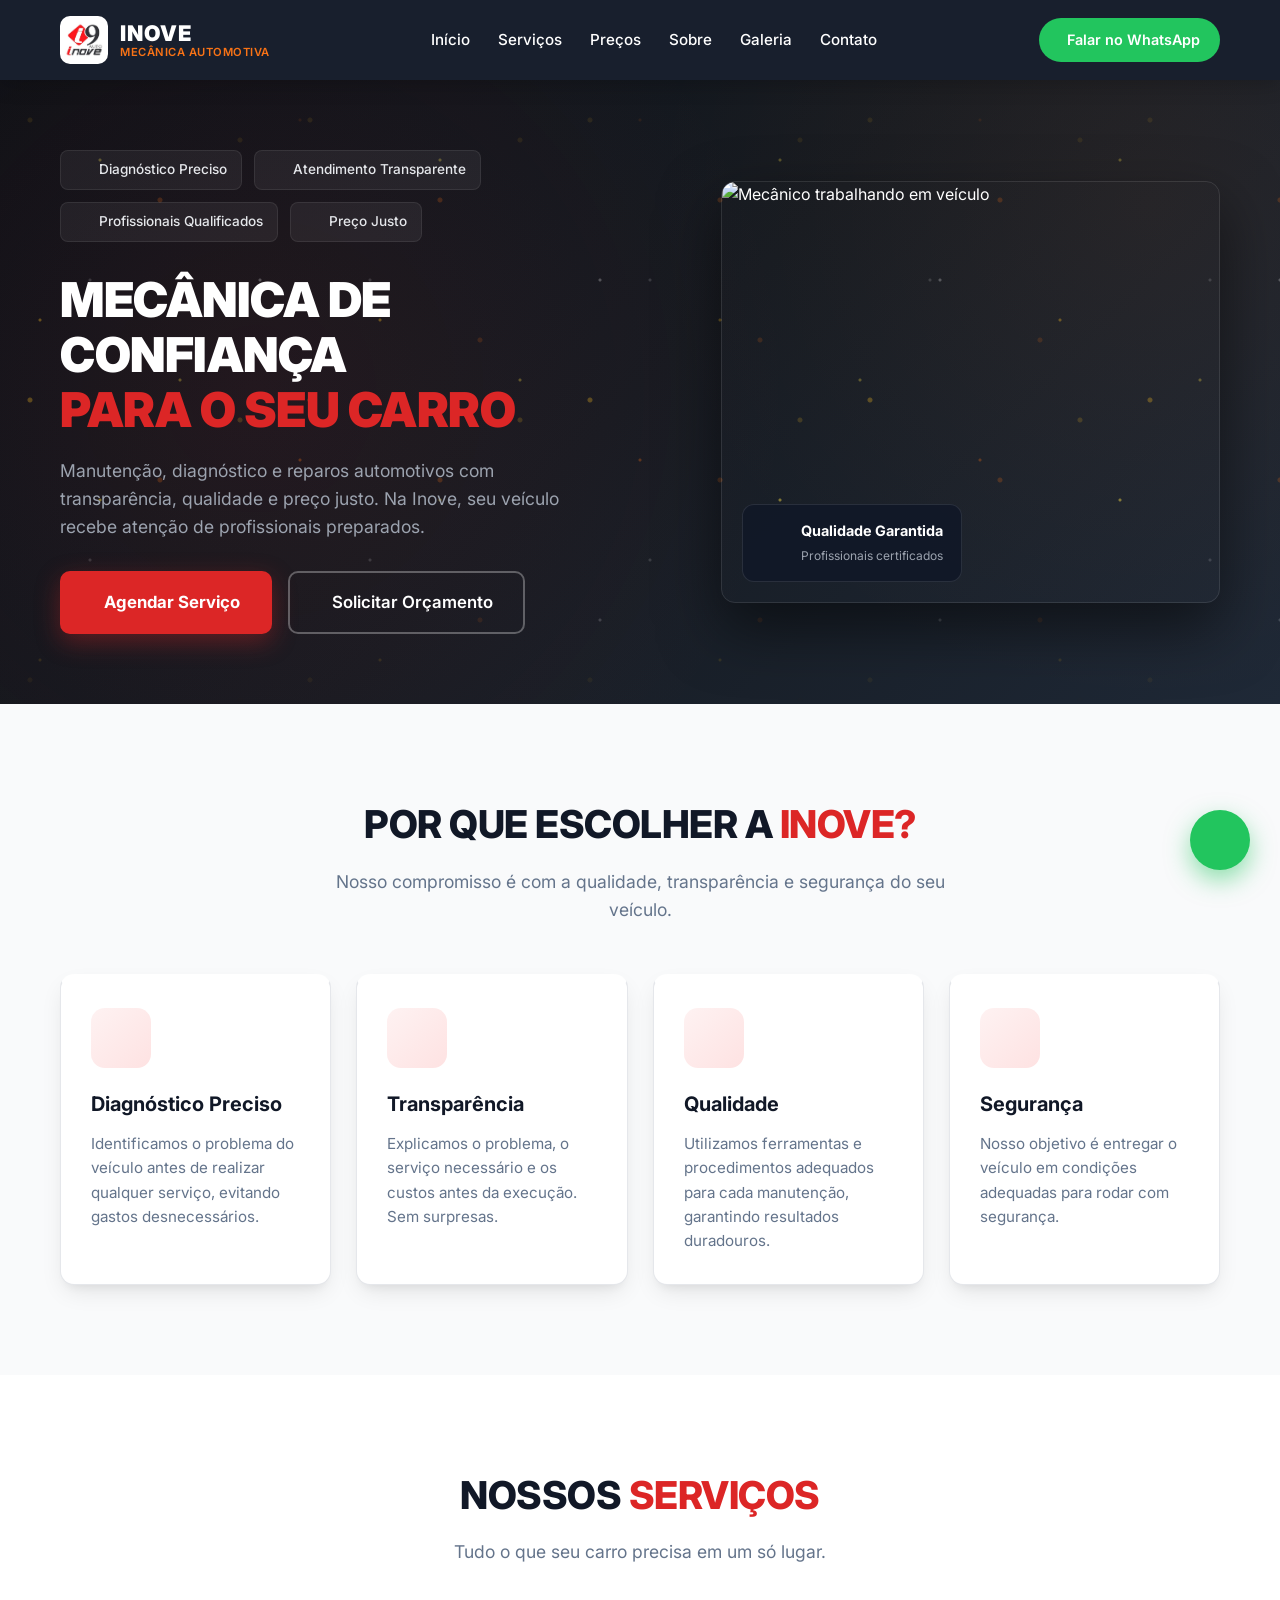
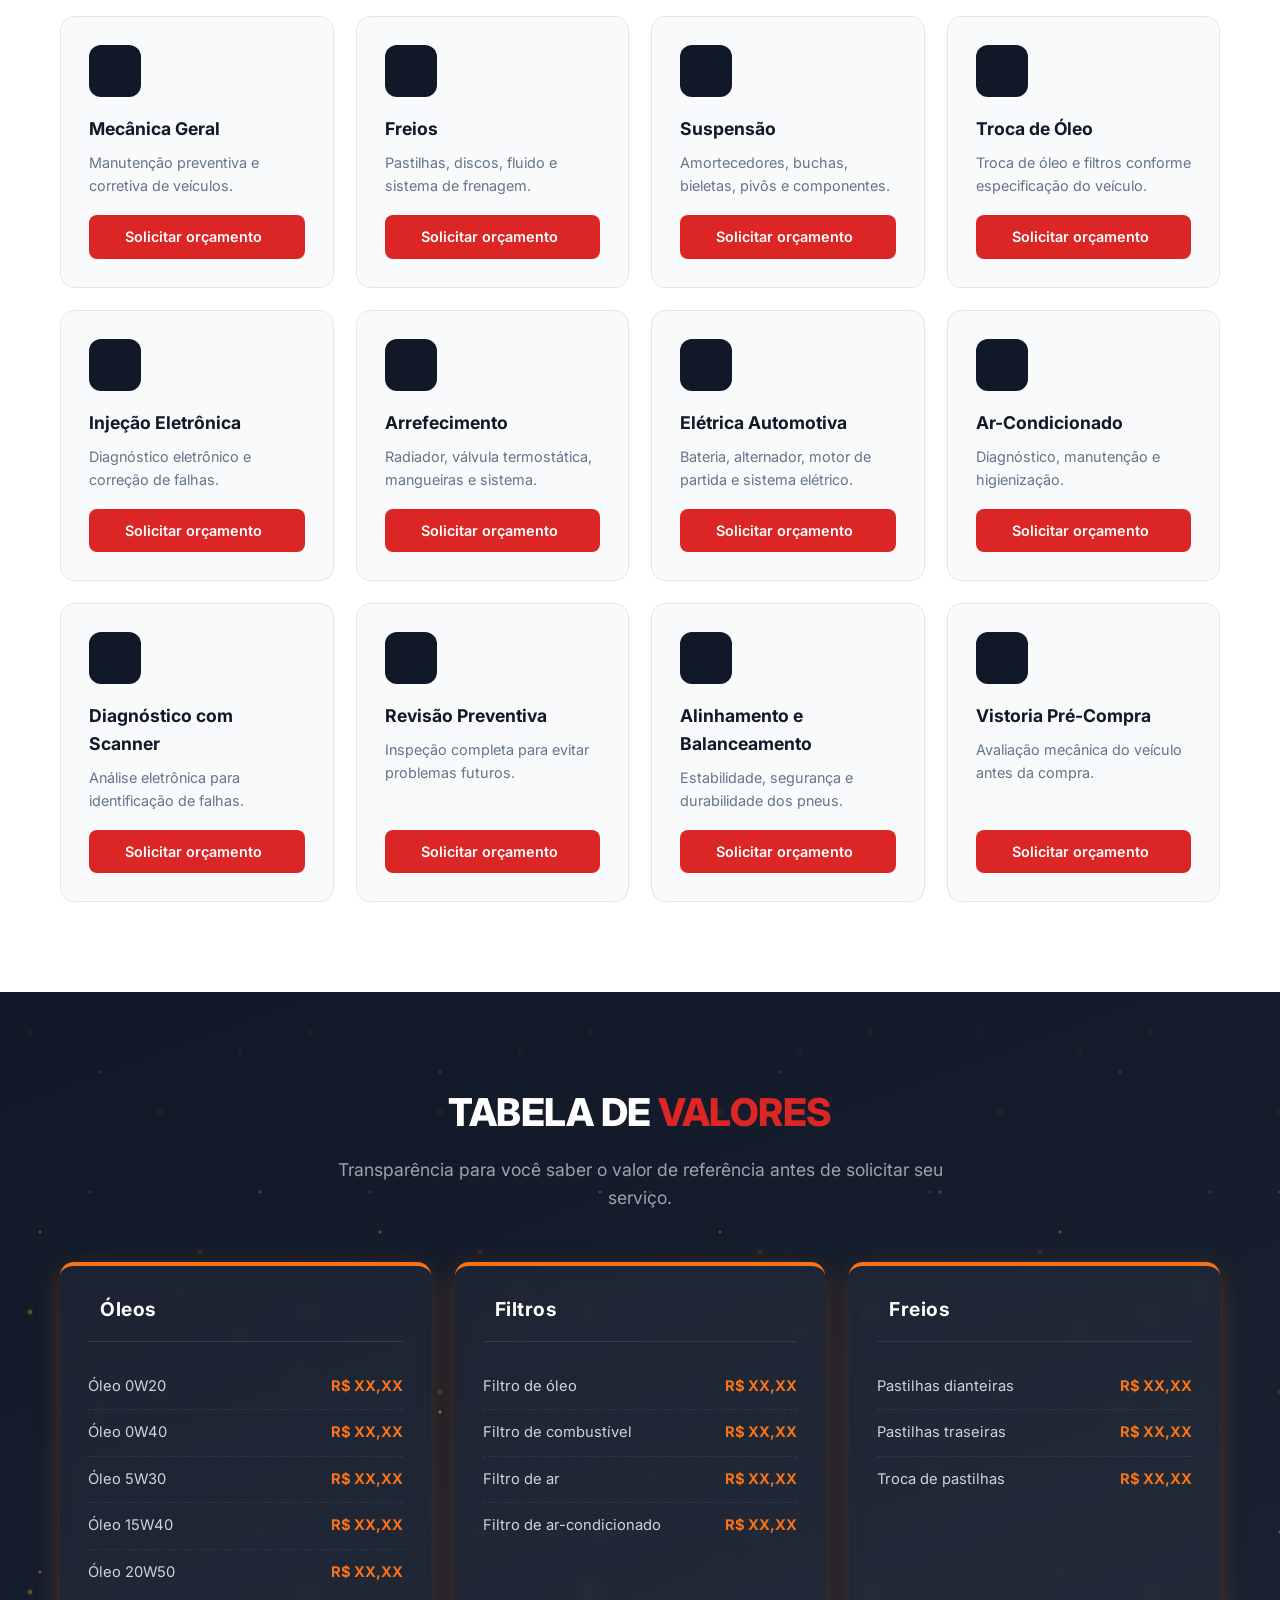
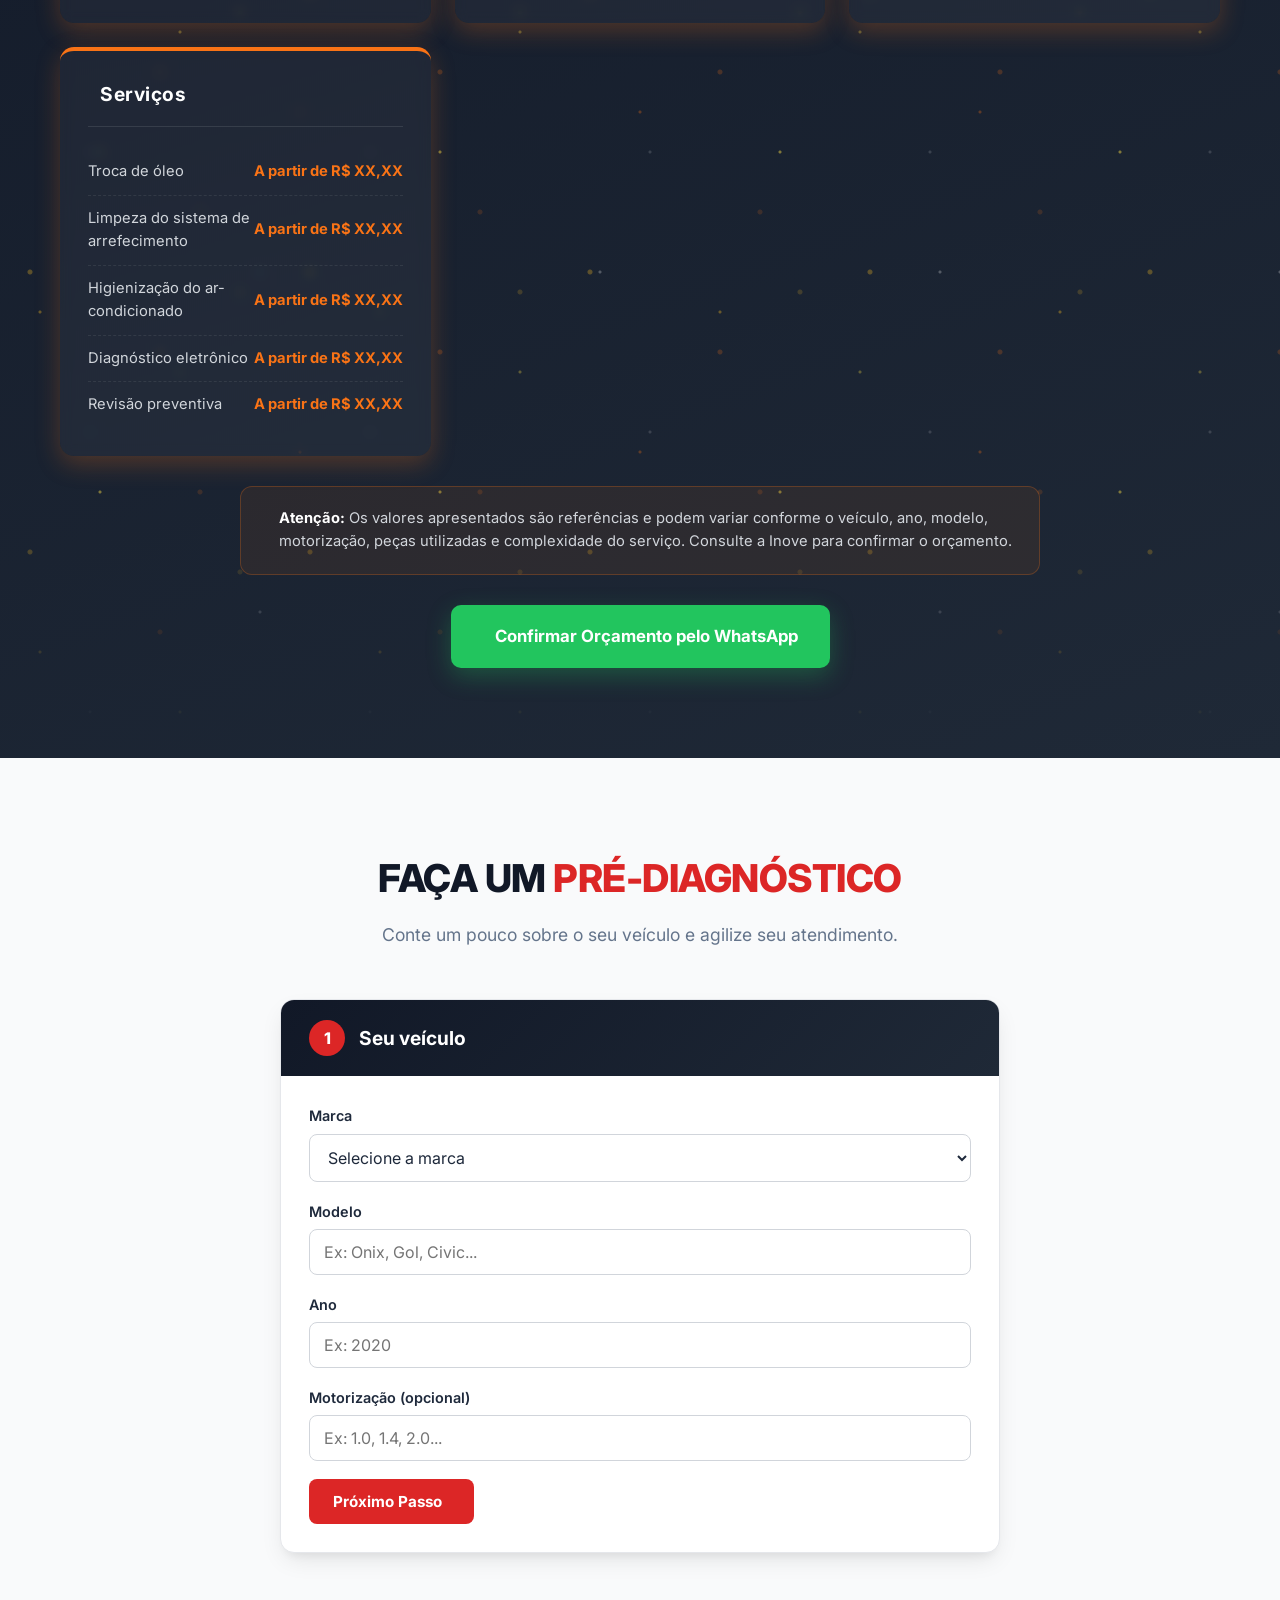
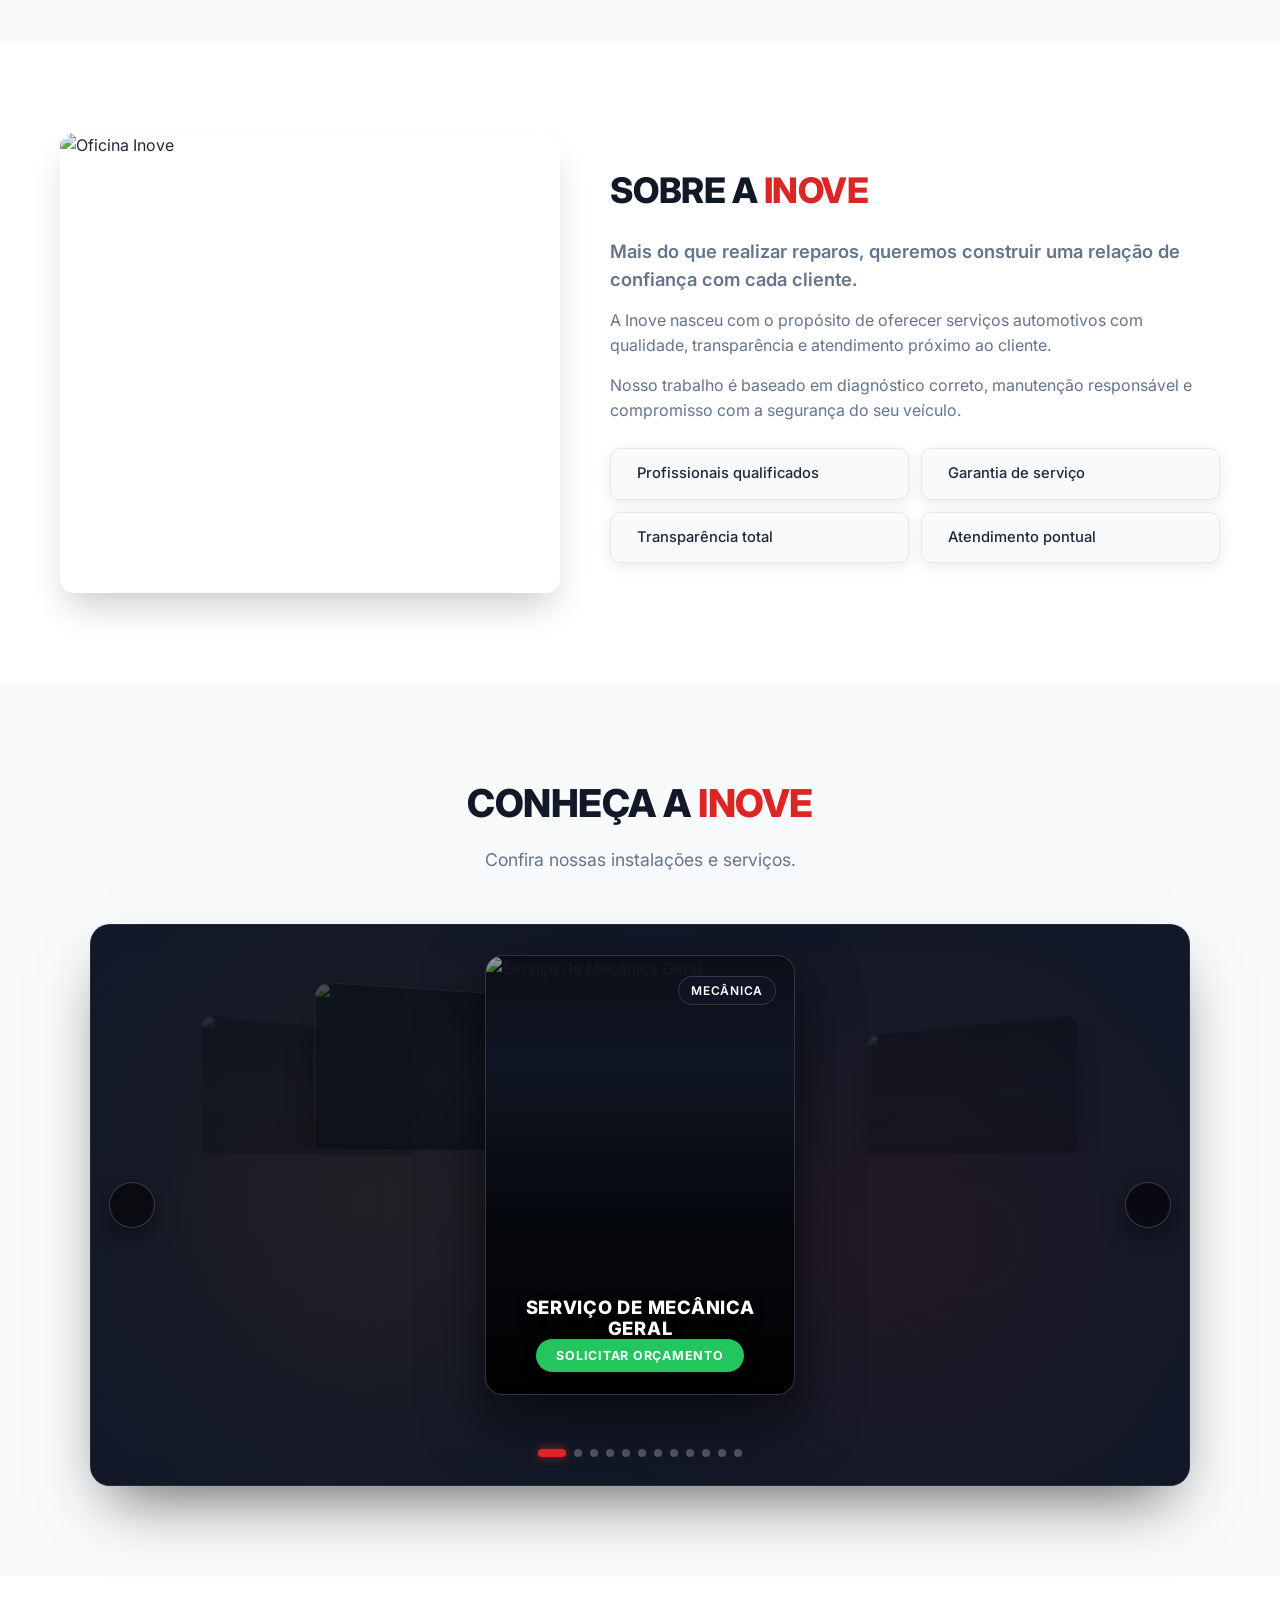
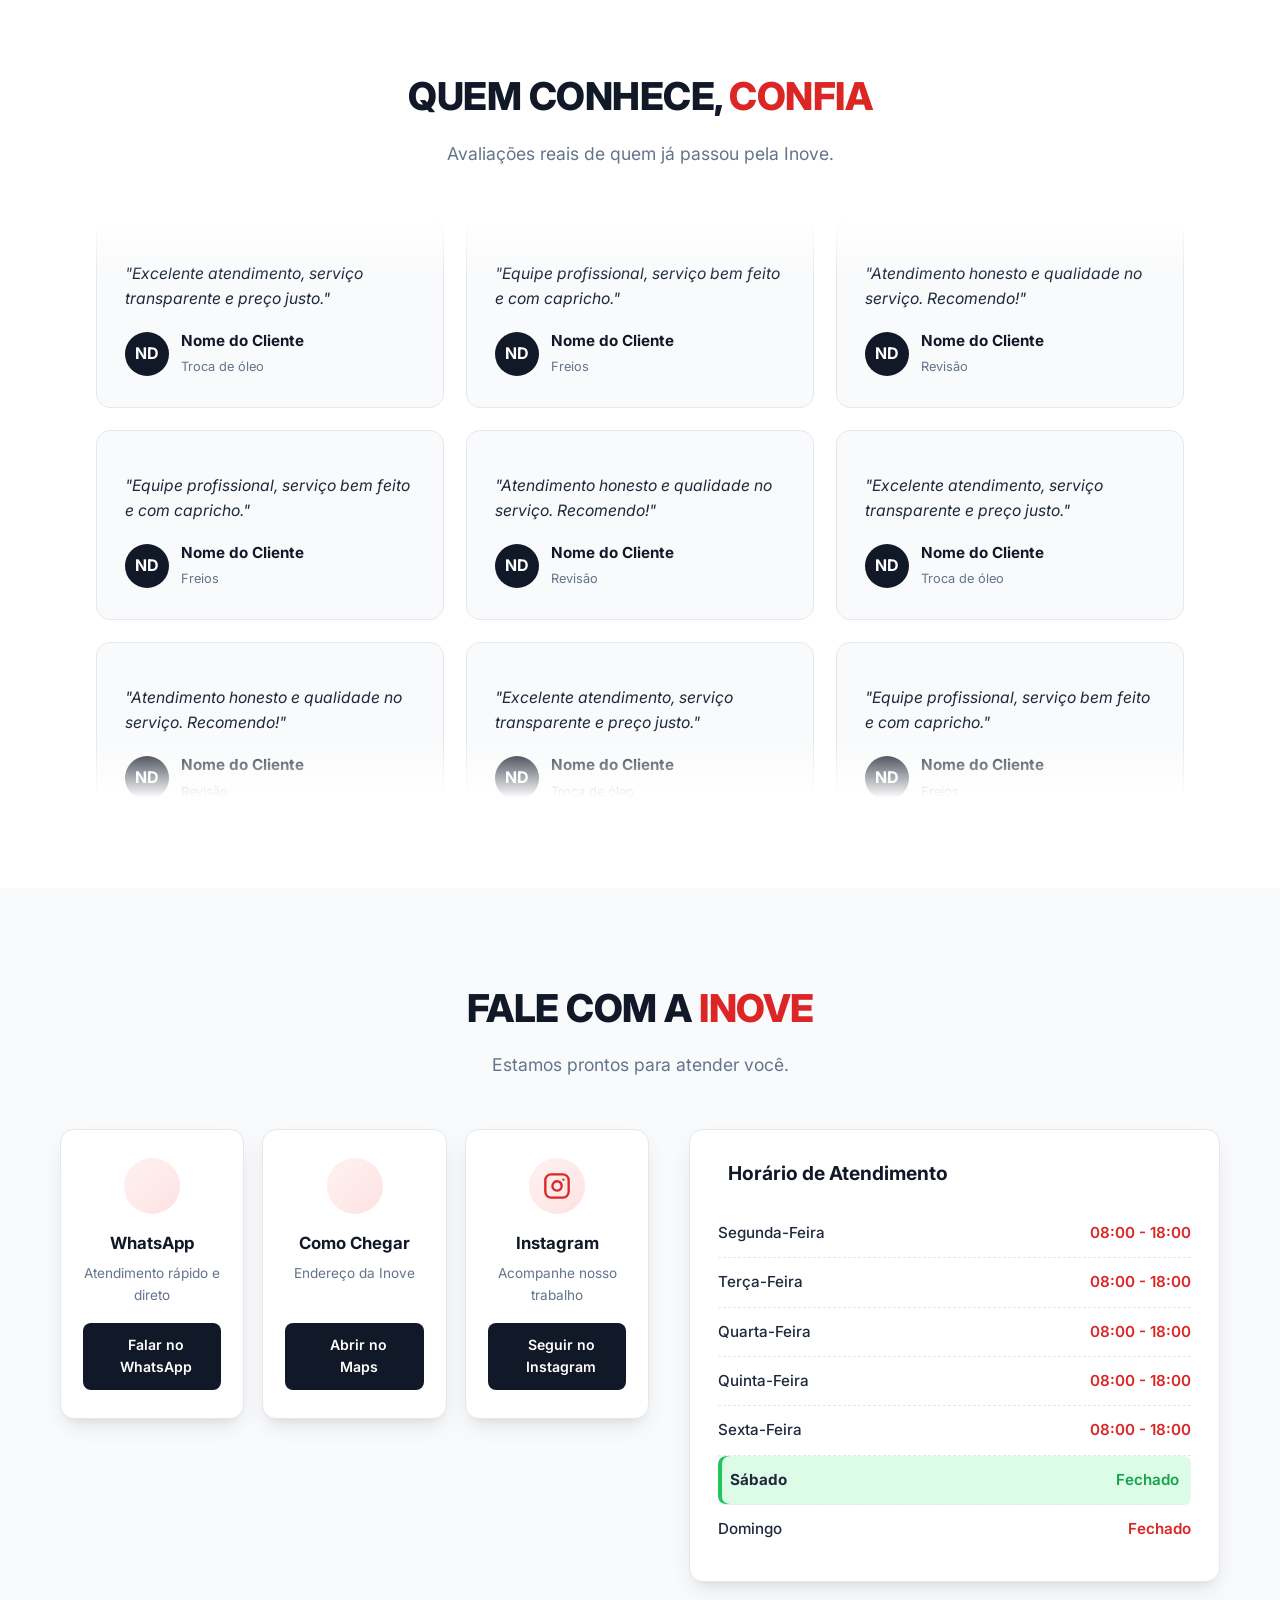
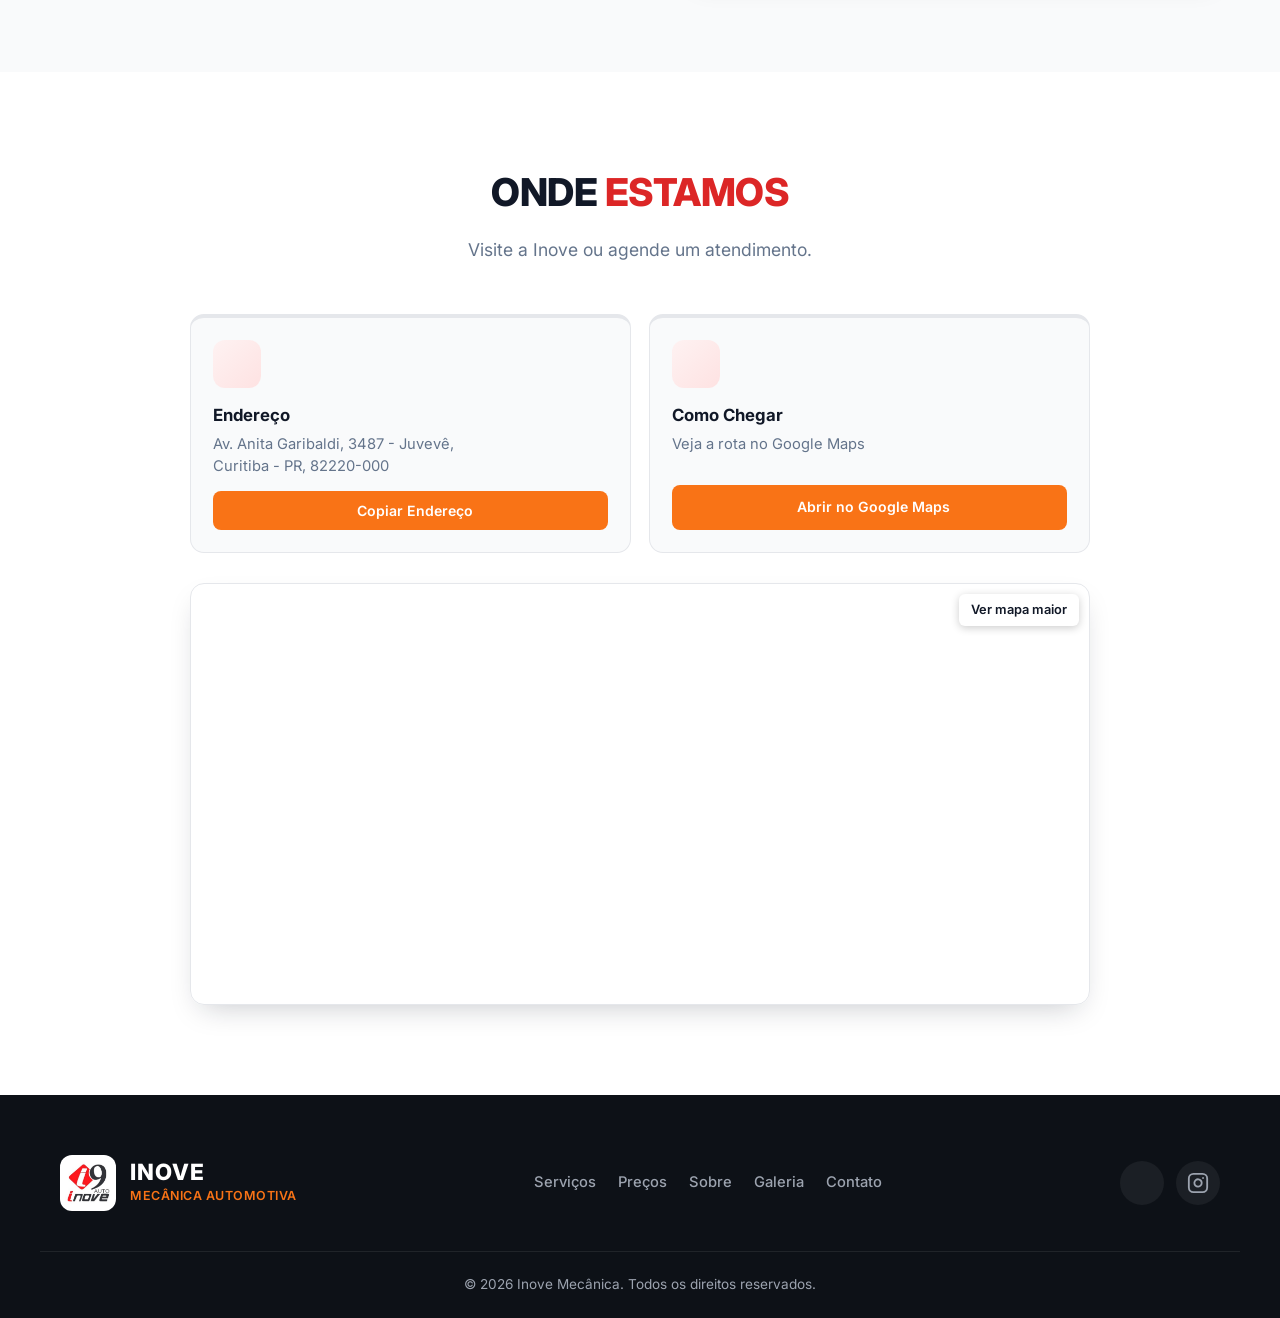
==== commit d2af498f: "Teste no bloco QUEM CONHECE, CONFIA: avaliações em 3 colunas com rolagem infinita e mascara de fade" ====
--- a/index.html
+++ b/index.html
@@ -361,8 +361,10 @@
         <h2>QUEM CONHECE, <span>CONFIA</span></h2>
         <p>Avaliações reais de quem já passou pela Inove.</p>
       </div>
-      <div class="reviews-grid" id="reviewsGrid">
-        <!-- Preenchido via JS -->
+      <div class="reviews-marquee" id="reviewsMarquee">
+        <div class="reviews-column reviews-col-1"></div>
+        <div class="reviews-column reviews-col-2"></div>
+        <div class="reviews-column reviews-col-3"></div>
       </div>
     </div>
   </section>
--- a/assets/css/style.css
+++ b/assets/css/style.css
@@ -1450,10 +1450,70 @@
   background-color: var(--white);
 }
 
-.reviews-grid {
-  display: grid;
-  grid-template-columns: repeat(auto-fit, minmax(300px, 1fr));
+.reviews-marquee {
+  position: relative;
+  display: flex;
+  justify-content: center;
   gap: 22px;
+  height: 580px;
+  max-width: 1180px;
+  margin: 0 auto;
+  overflow: hidden;
+  -webkit-mask-image: linear-gradient(to bottom, transparent 0%, #000 10%, #000 90%, transparent 100%);
+  mask-image: linear-gradient(to bottom, transparent 0%, #000 10%, #000 90%, transparent 100%);
+}
+
+.reviews-column {
+  display: flex;
+  flex-direction: column;
+  gap: 22px;
+  width: 348px;
+  max-width: 100%;
+  flex-shrink: 0;
+  animation: reviewsScroll var(--dur, 32s) linear infinite;
+}
+
+.reviews-col-1 {
+  --dur: 32s;
+}
+
+.reviews-col-2,
+.reviews-col-3 {
+  display: none;
+}
+
+.reviews-col-2 {
+  --dur: 44s;
+}
+
+.reviews-col-3 {
+  --dur: 38s;
+}
+
+.reviews-marquee:hover .reviews-column {
+  animation-play-state: paused;
+}
+
+@keyframes reviewsScroll {
+  from {
+    transform: translateY(0);
+  }
+  to {
+    transform: translateY(calc(-50% - 11px));
+  }
+}
+
+@media (min-width: 769px) and (max-width: 1024px) {
+  .reviews-col-2 {
+    display: flex;
+  }
+}
+
+@media (min-width: 1025px) {
+  .reviews-col-2,
+  .reviews-col-3 {
+    display: flex;
+  }
 }
 
 .review-card {
@@ -2295,6 +2355,10 @@
     grid-template-columns: 1fr;
   }
 
+  .reviews-marquee {
+    height: 480px;
+  }
+
   .sobre-features {
     grid-template-columns: 1fr;
   }
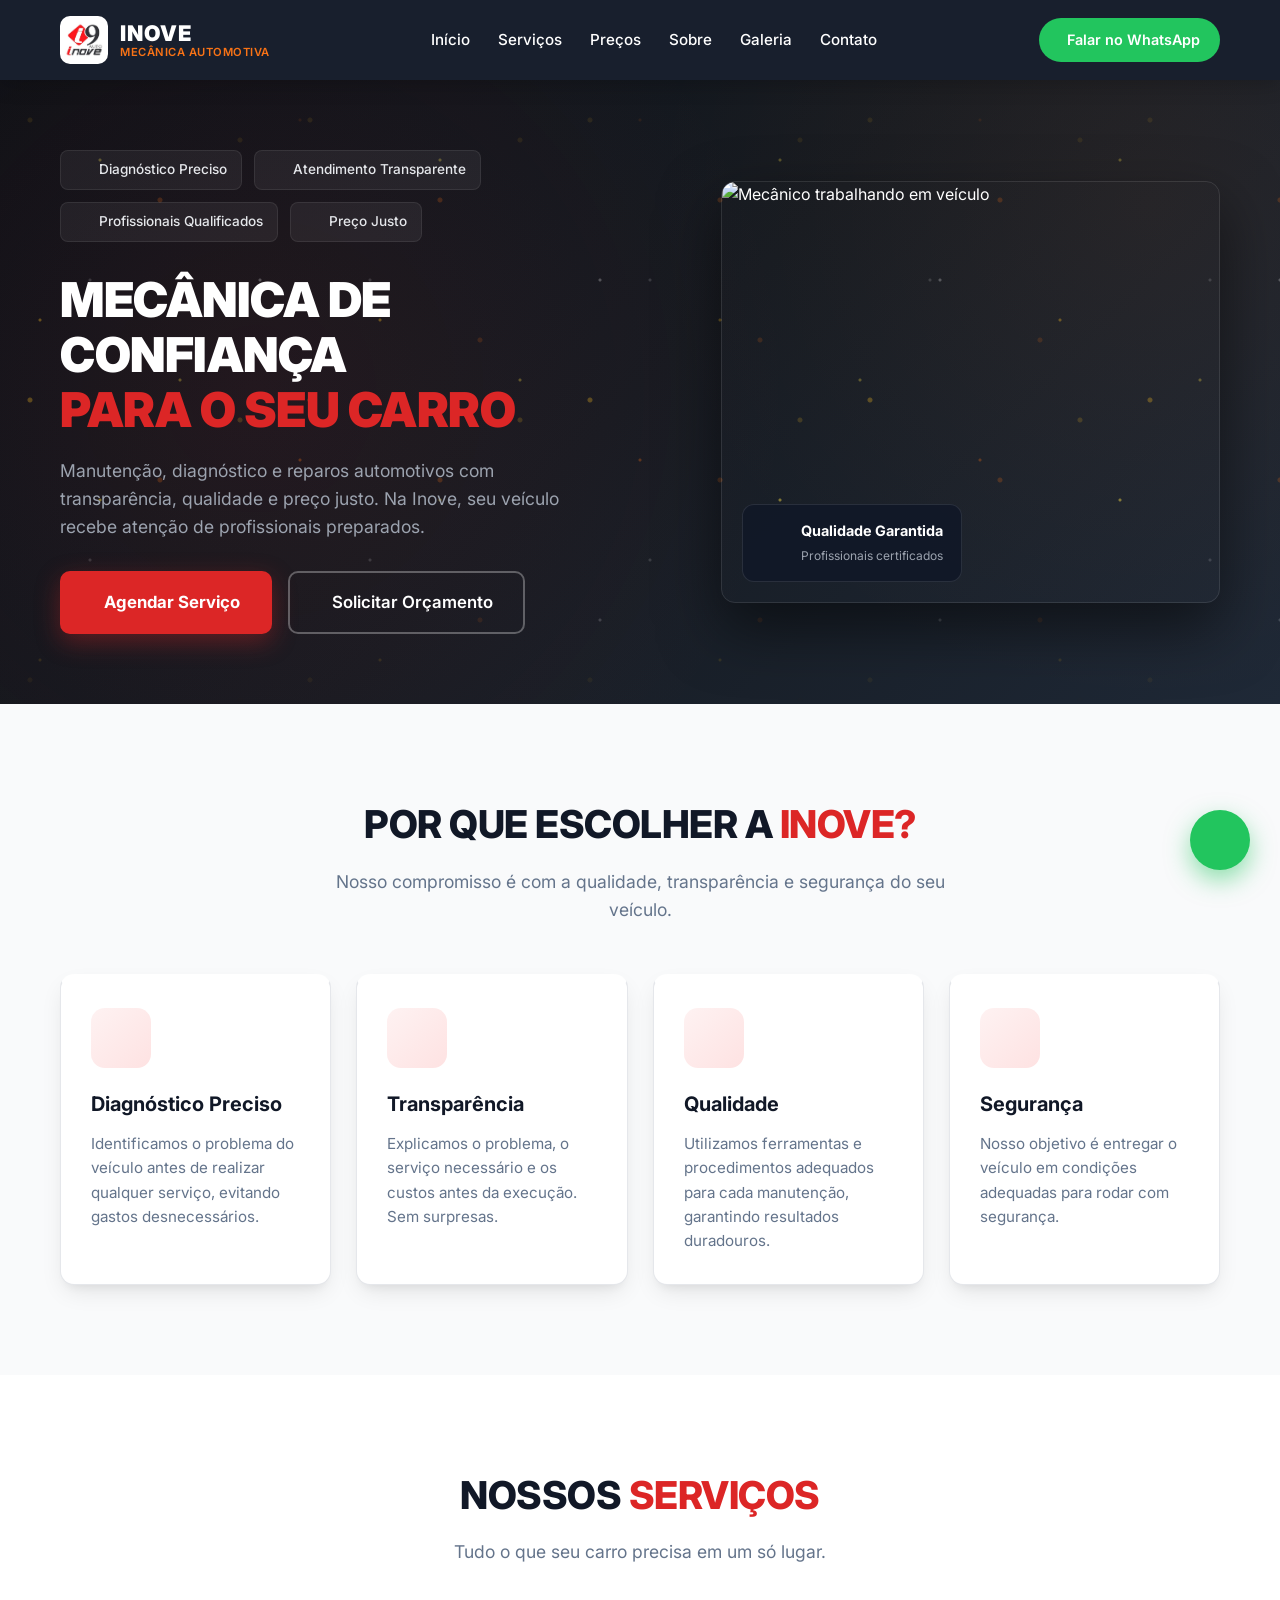
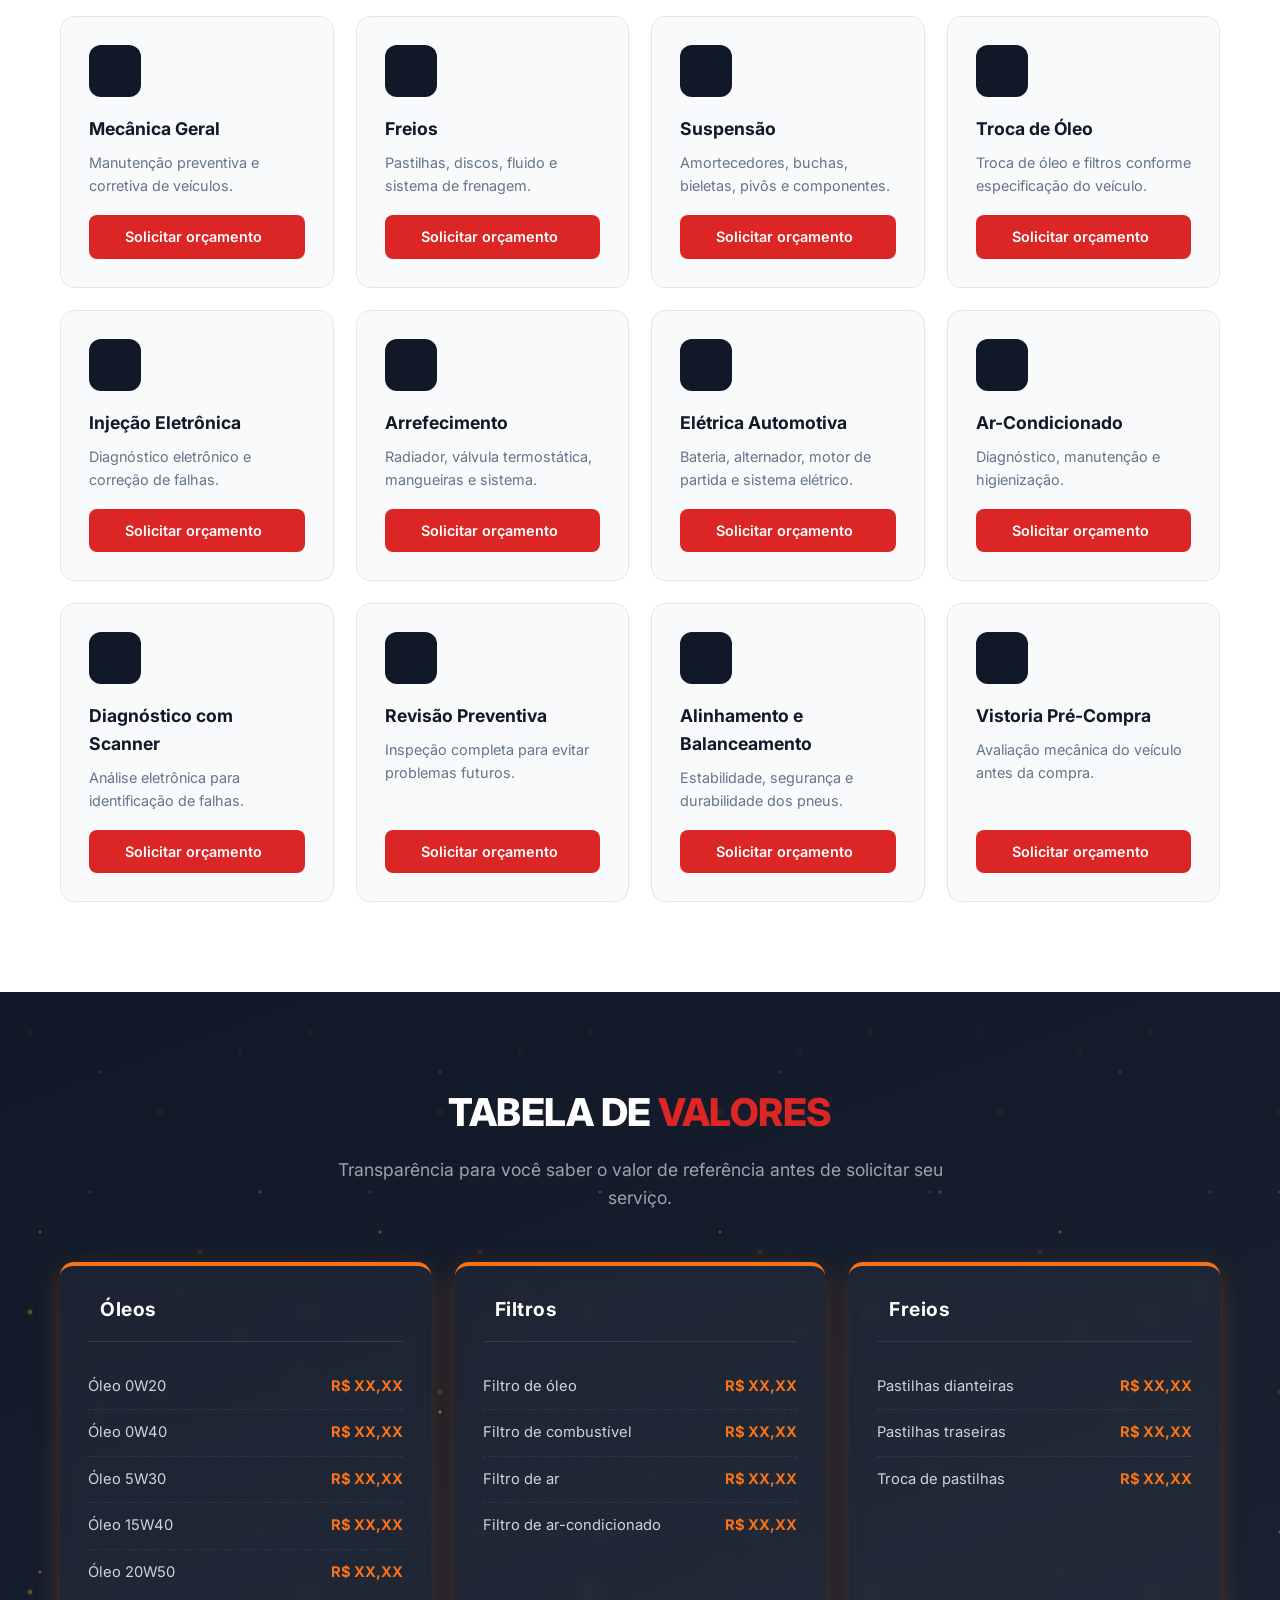
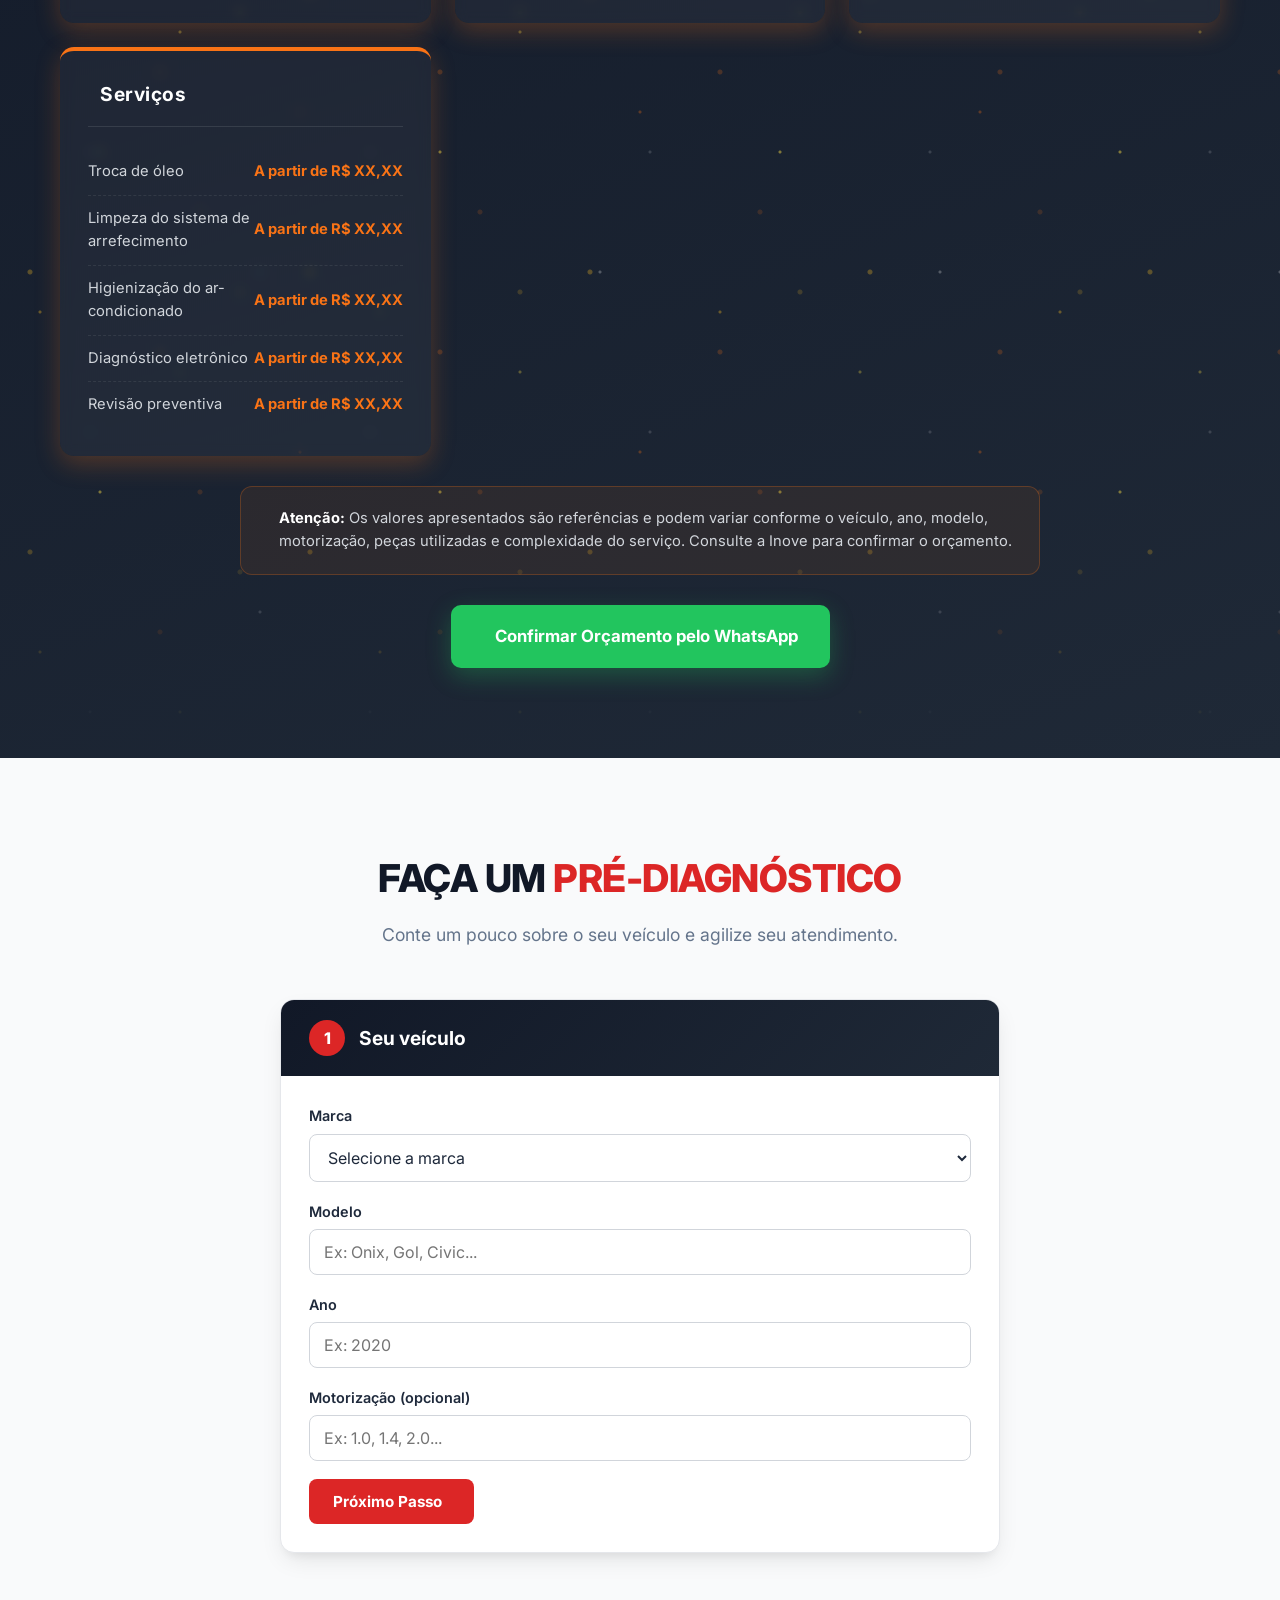
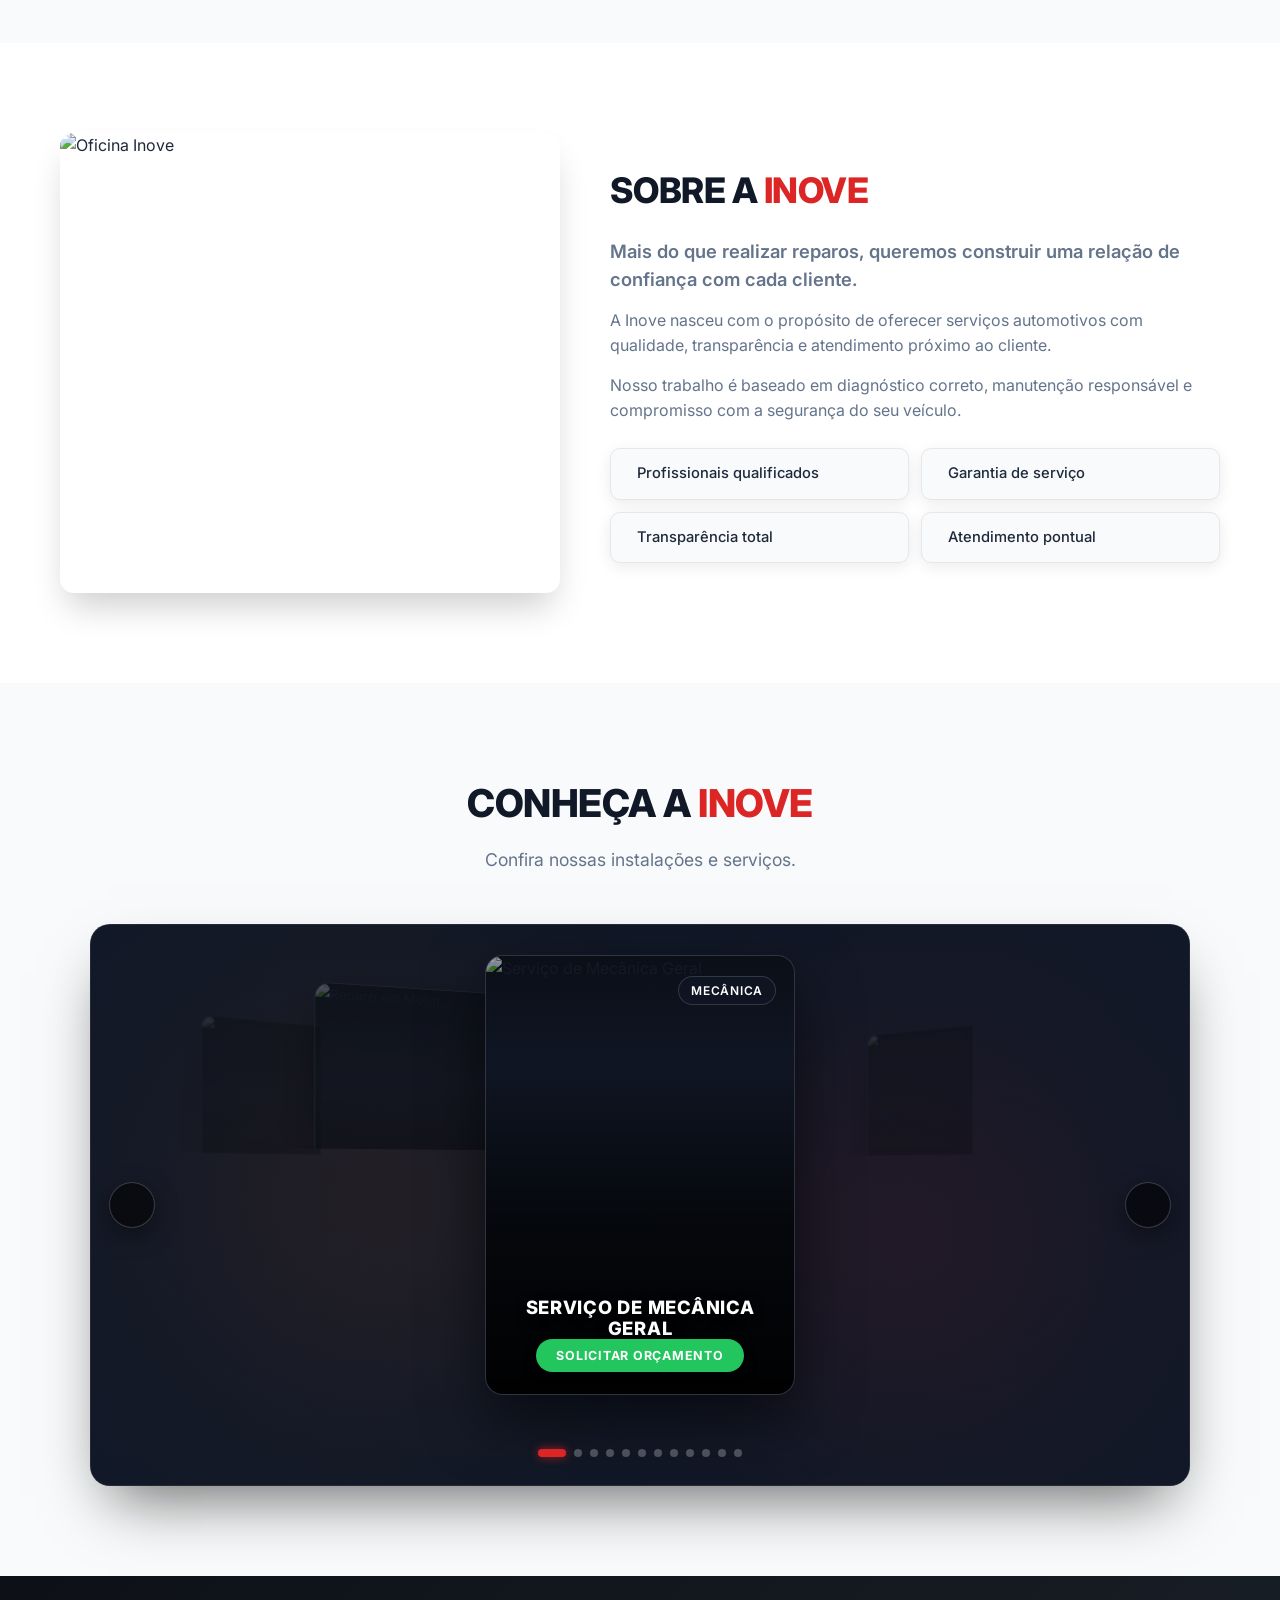
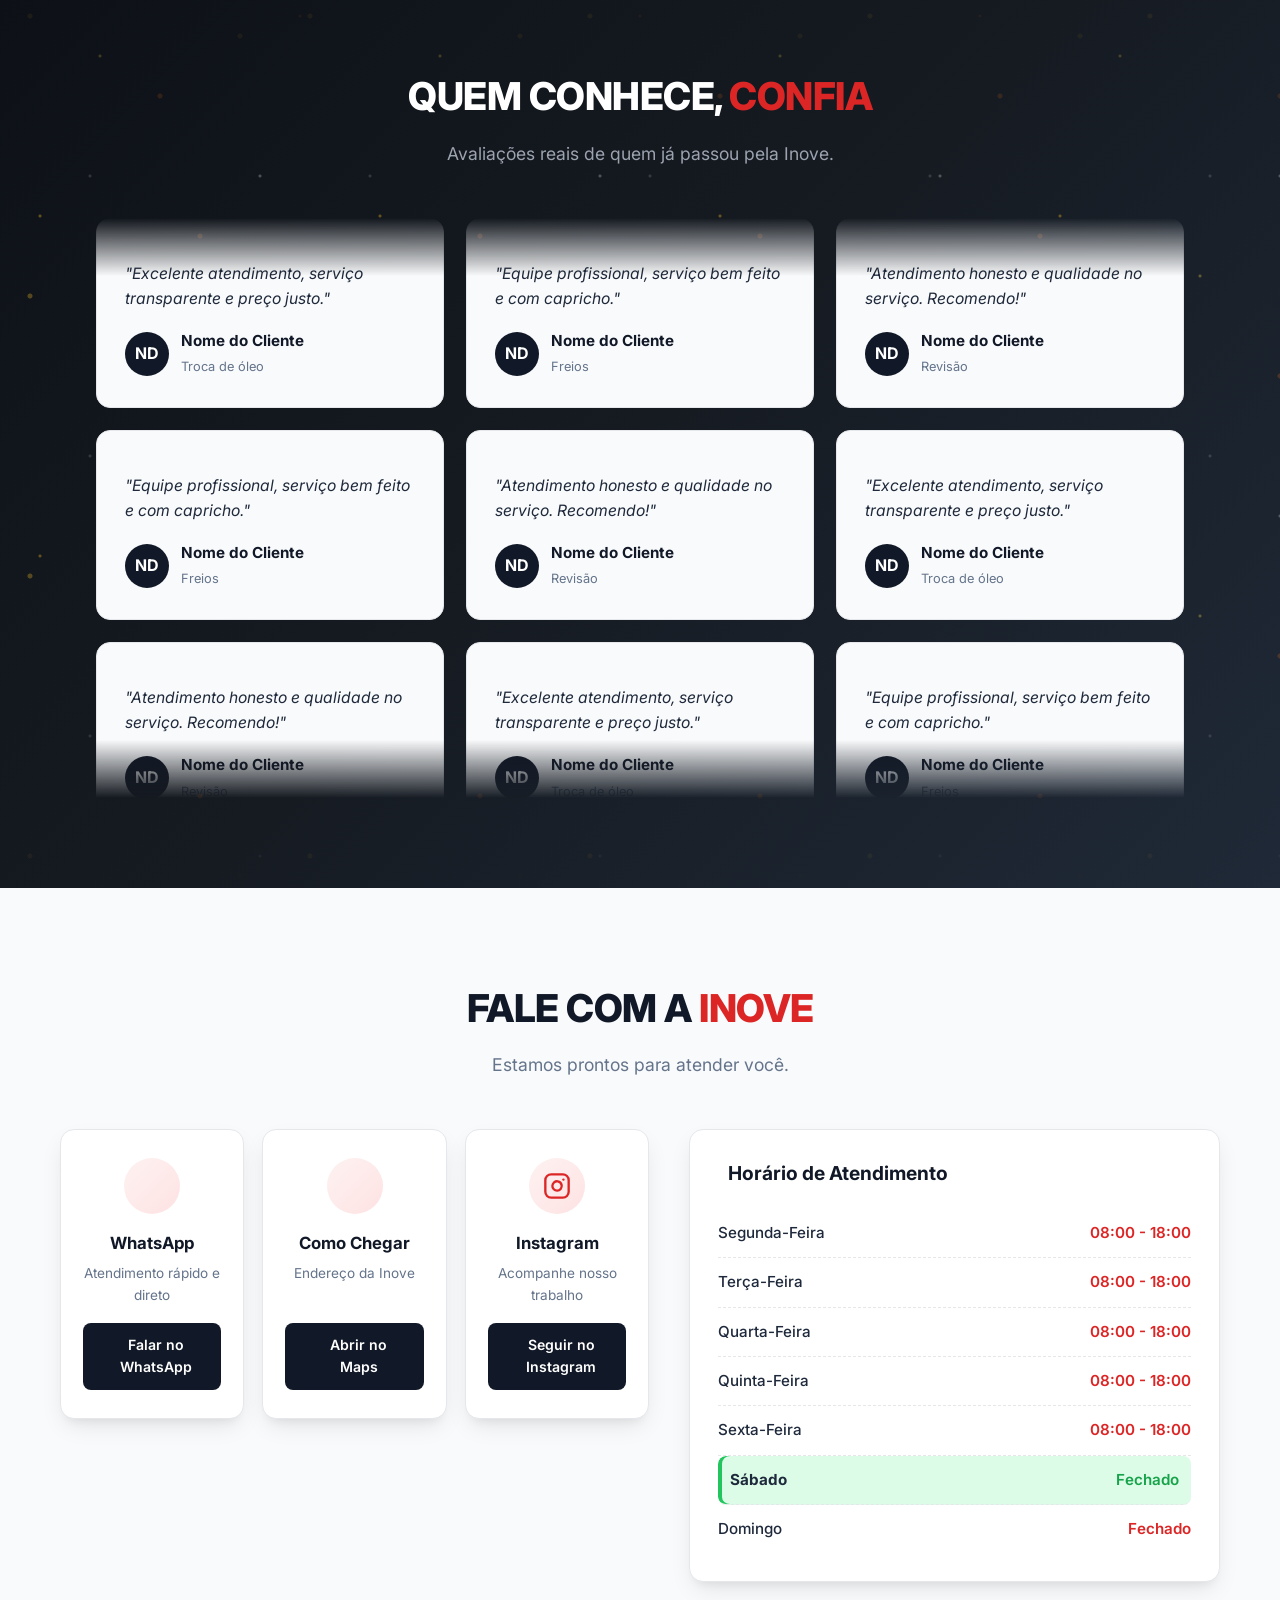
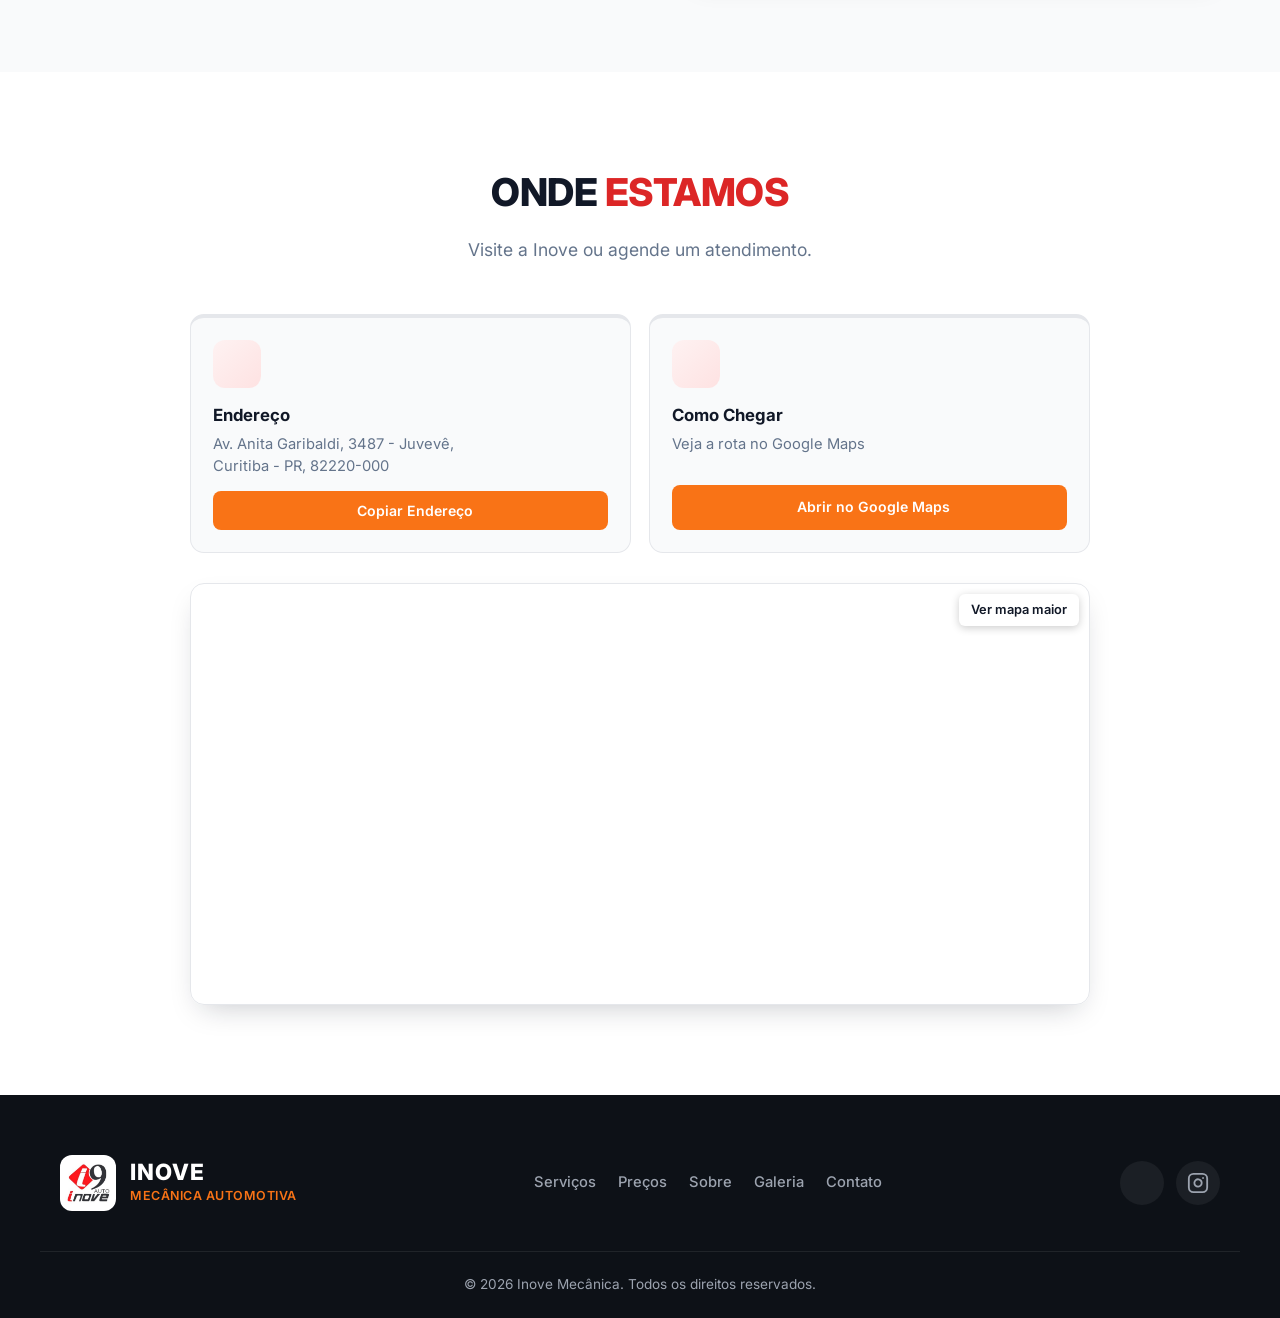
==== commit 819b3e7c: "Bloco QUEM CONHECE, CONFIA: fundo escuro com fagulhas como no inicio e estrelas amarelas" ====
--- a/index.html
+++ b/index.html
@@ -356,6 +356,7 @@
 
   <!-- ======================== AVALIAÇÕES ======================== -->
   <section id="avaliacoes" class="section-avaliacoes">
+    <div class="sparks" aria-hidden="true"></div>
     <div class="container">
       <div class="section-title">
         <h2>QUEM CONHECE, <span>CONFIA</span></h2>
--- a/assets/css/style.css
+++ b/assets/css/style.css
@@ -1447,7 +1447,22 @@
    ========================================================================== */
 
 .section-avaliacoes {
-  background-color: var(--white);
+  background: linear-gradient(135deg, #0d1117 0%, #161b22 50%, #1f2937 100%);
+  position: relative;
+  overflow: hidden;
+}
+
+.section-avaliacoes .section-title h2 {
+  color: var(--white);
+}
+
+.section-avaliacoes .section-title p {
+  color: #9ca3af;
+}
+
+.section-avaliacoes .container {
+  position: relative;
+  z-index: 1;
 }
 
 .reviews-marquee {
@@ -1537,9 +1552,11 @@
   margin-bottom: 14px;
 }
 
-.review-stars i {
-  color: #f59e0b;
-  fill: #f59e0b;
+.review-stars i,
+.review-stars svg {
+  color: #facc15;
+  fill: #facc15;
+  stroke: #facc15;
 }
 
 .review-text {
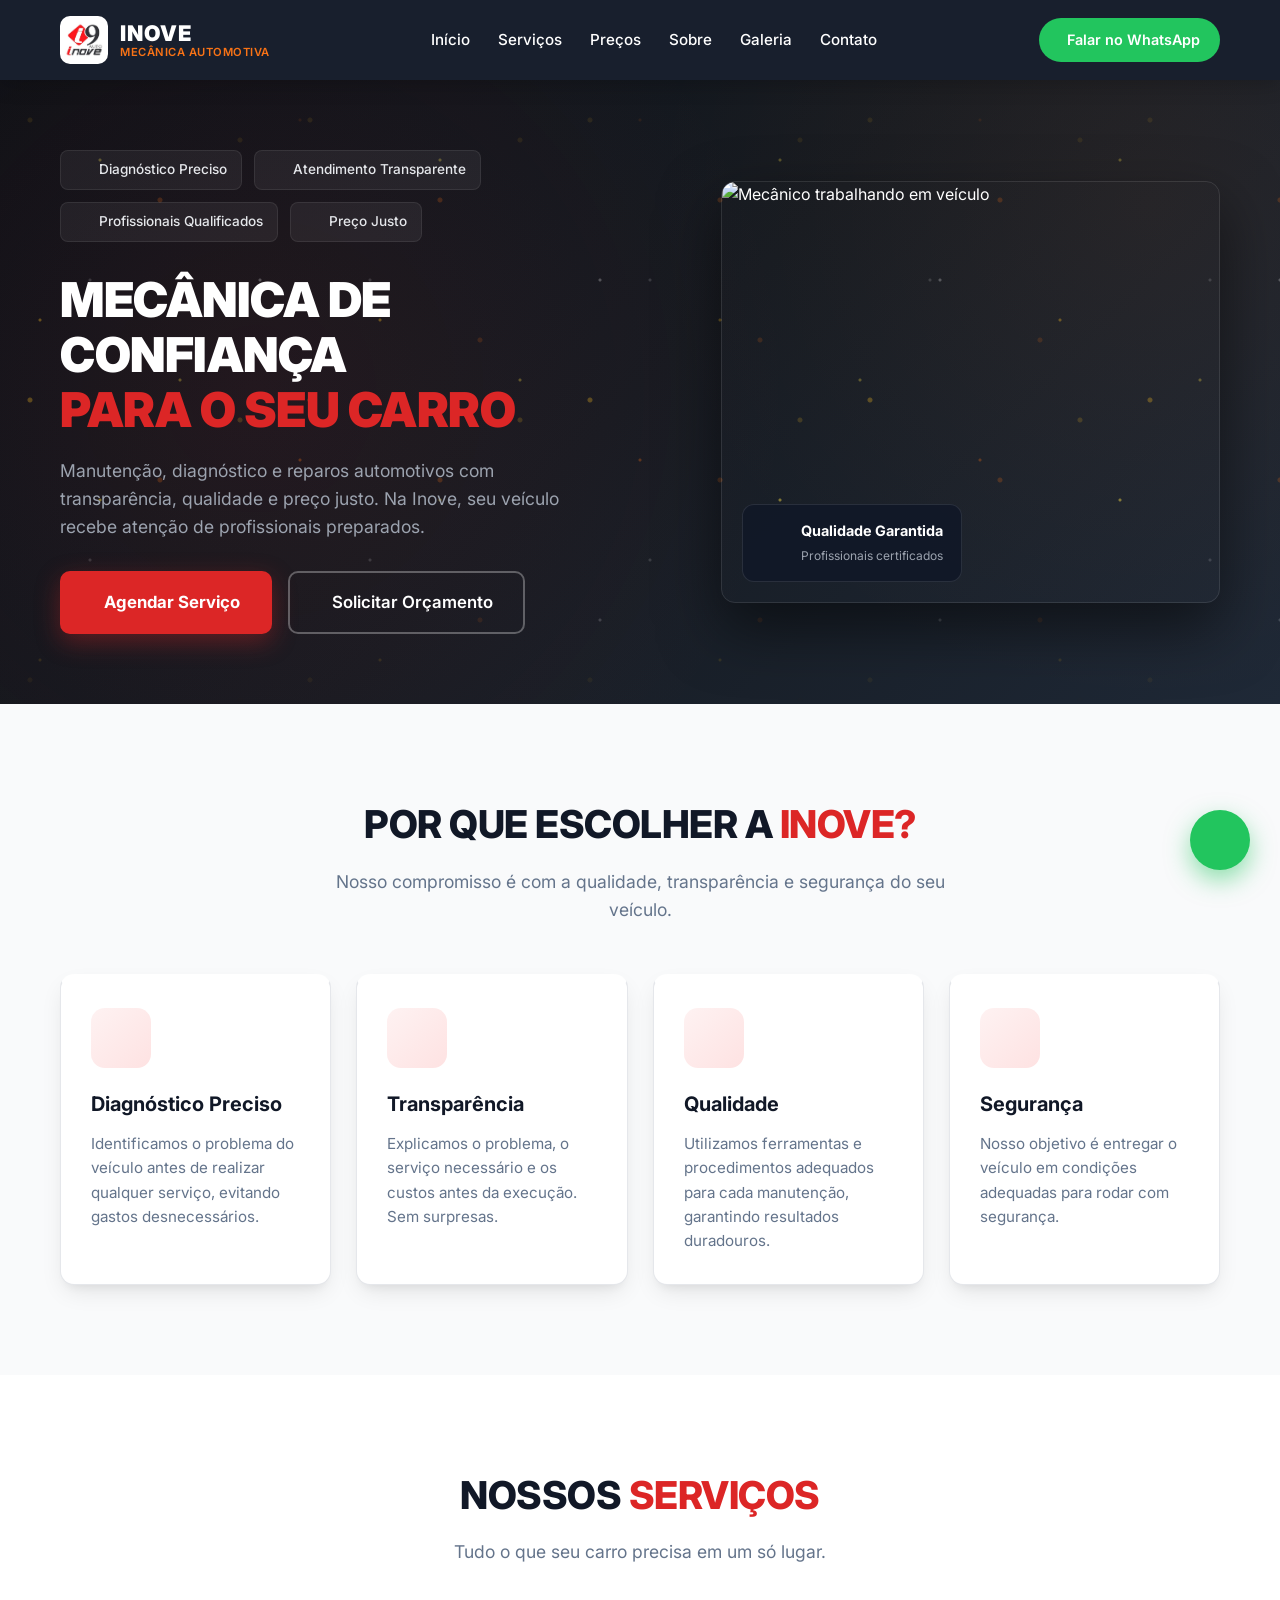
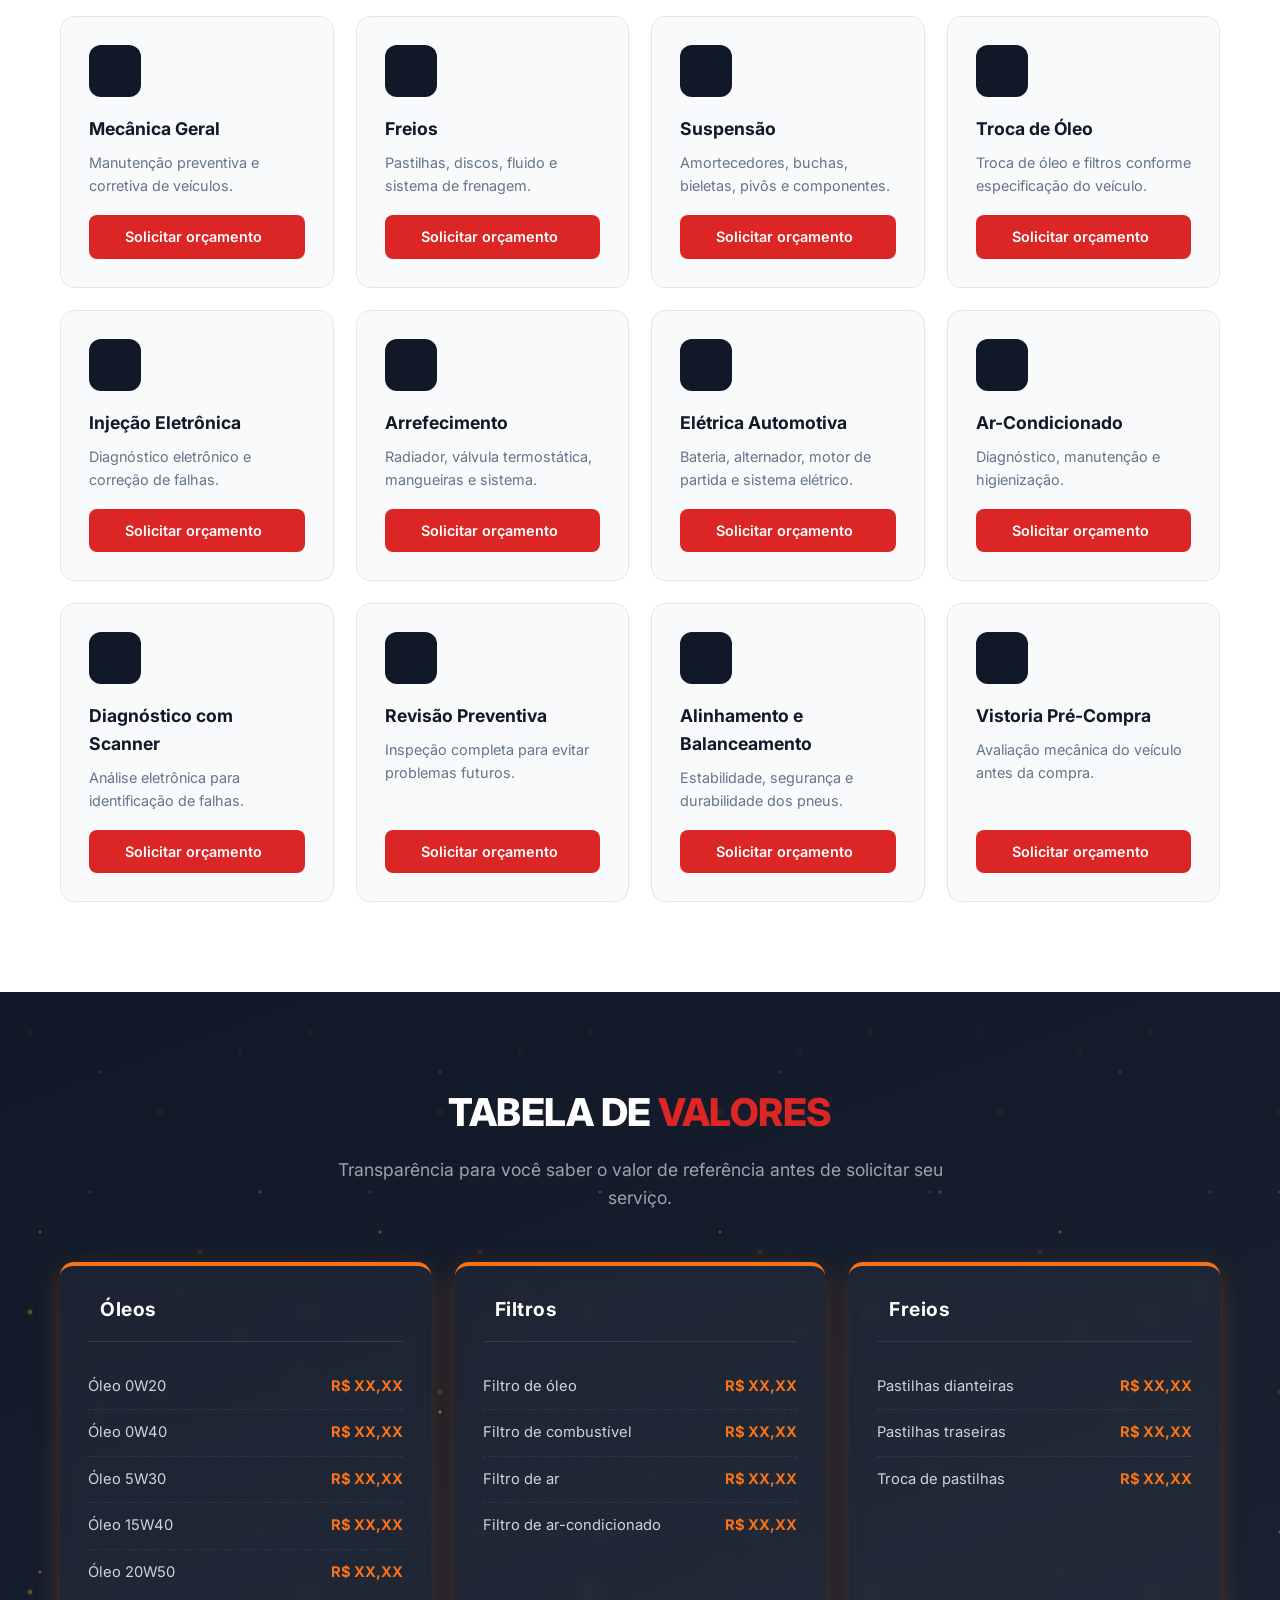
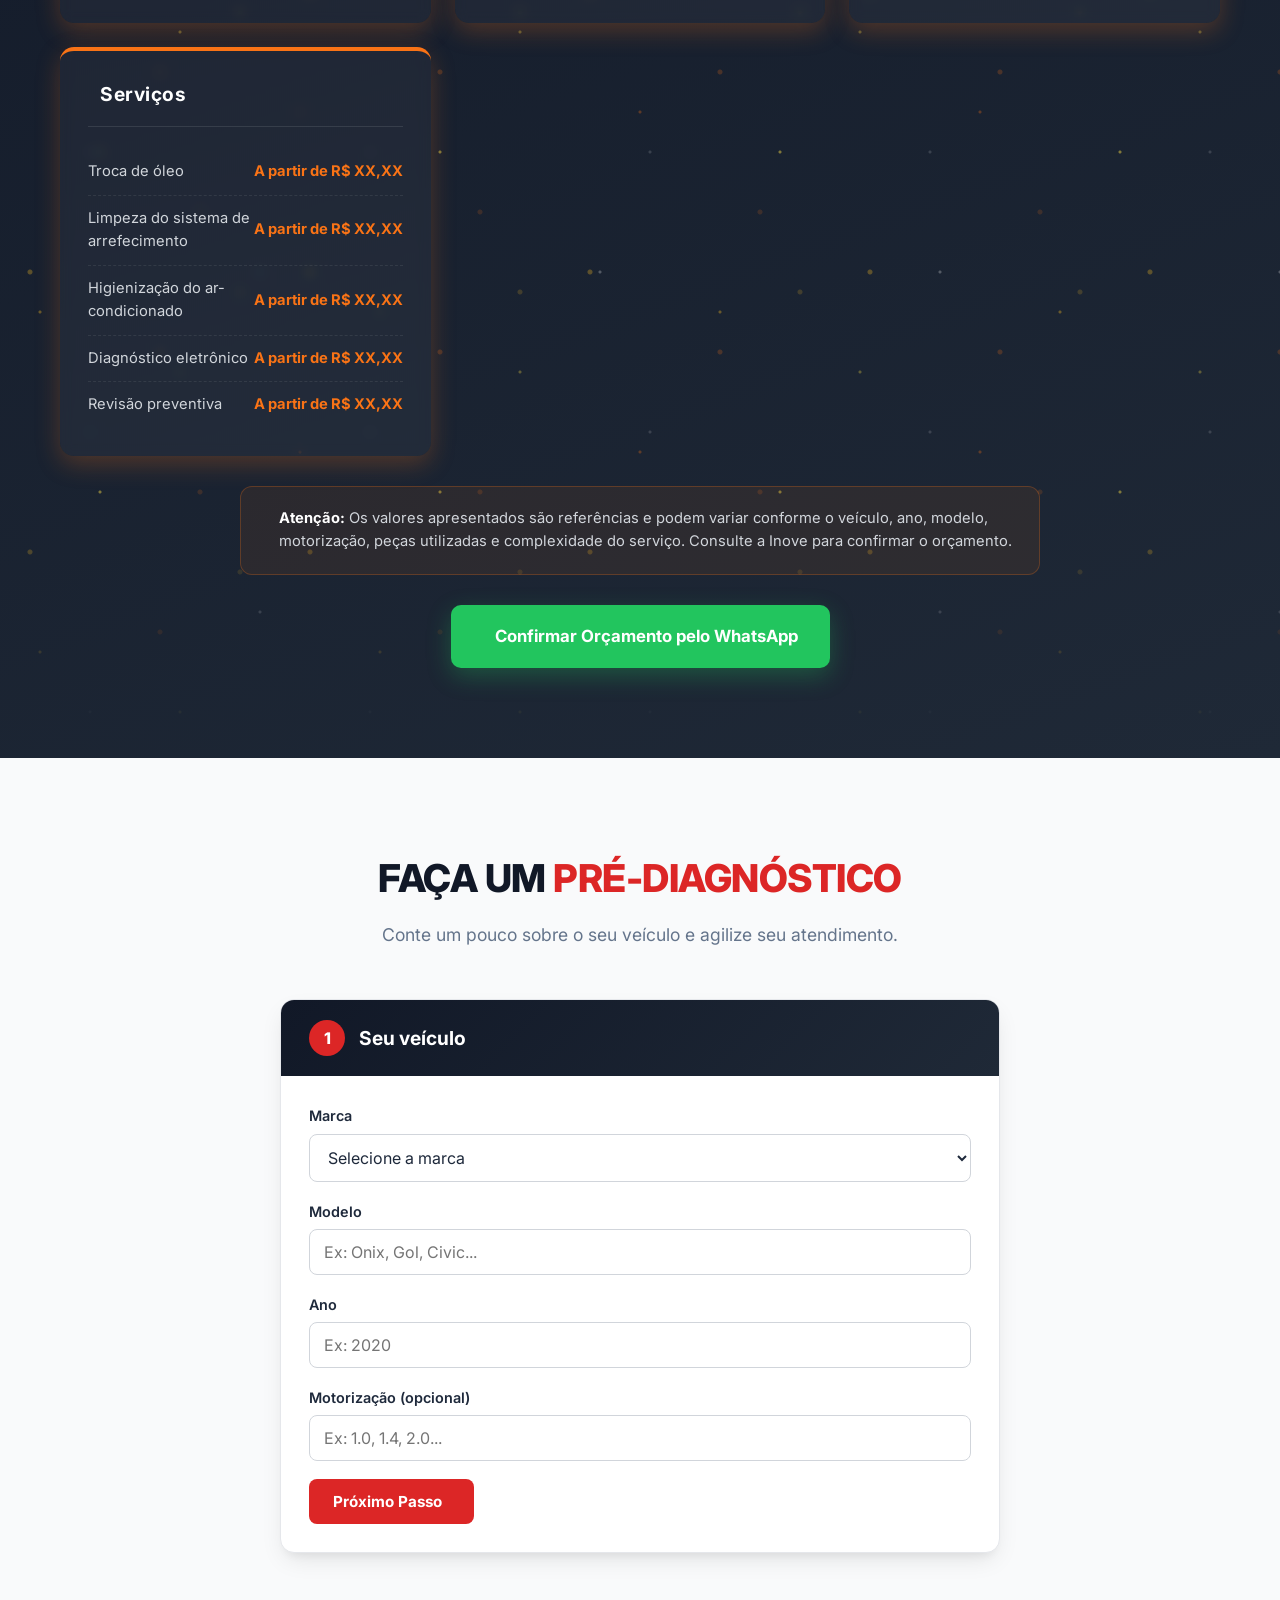
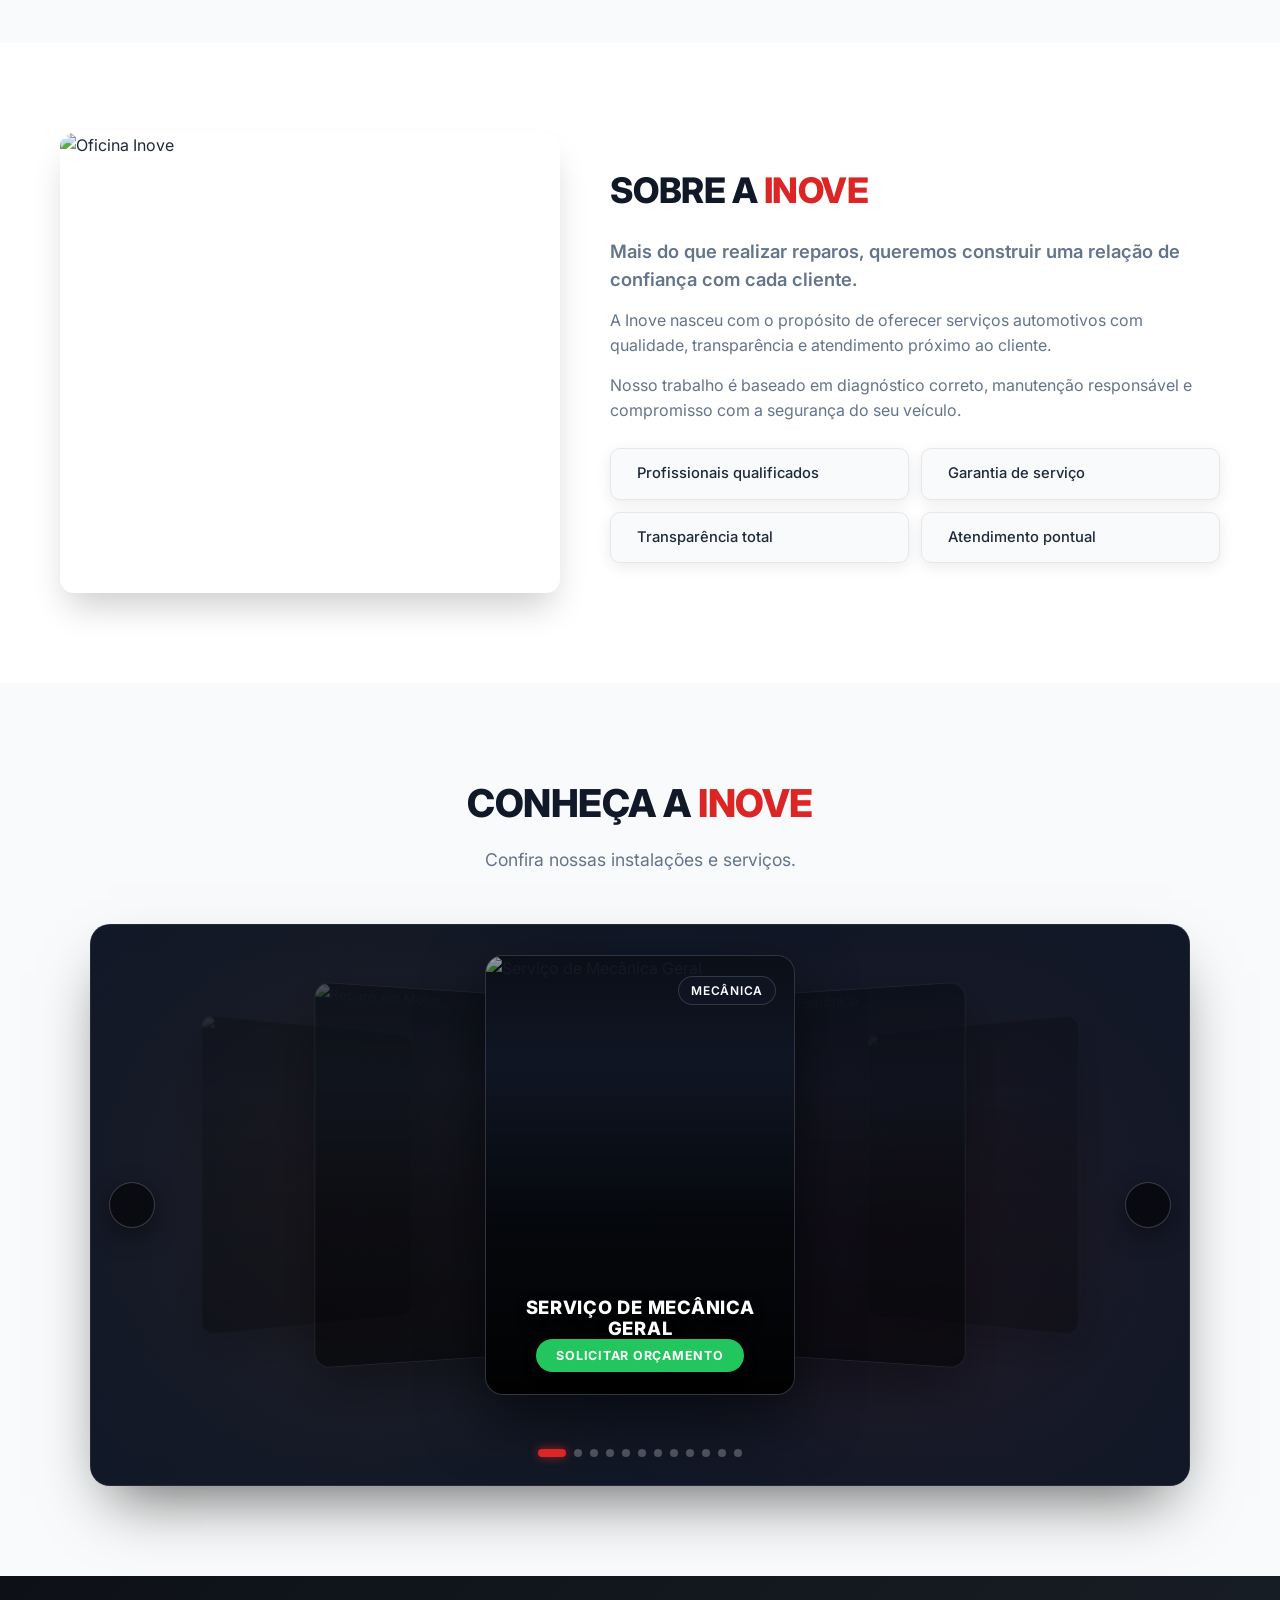
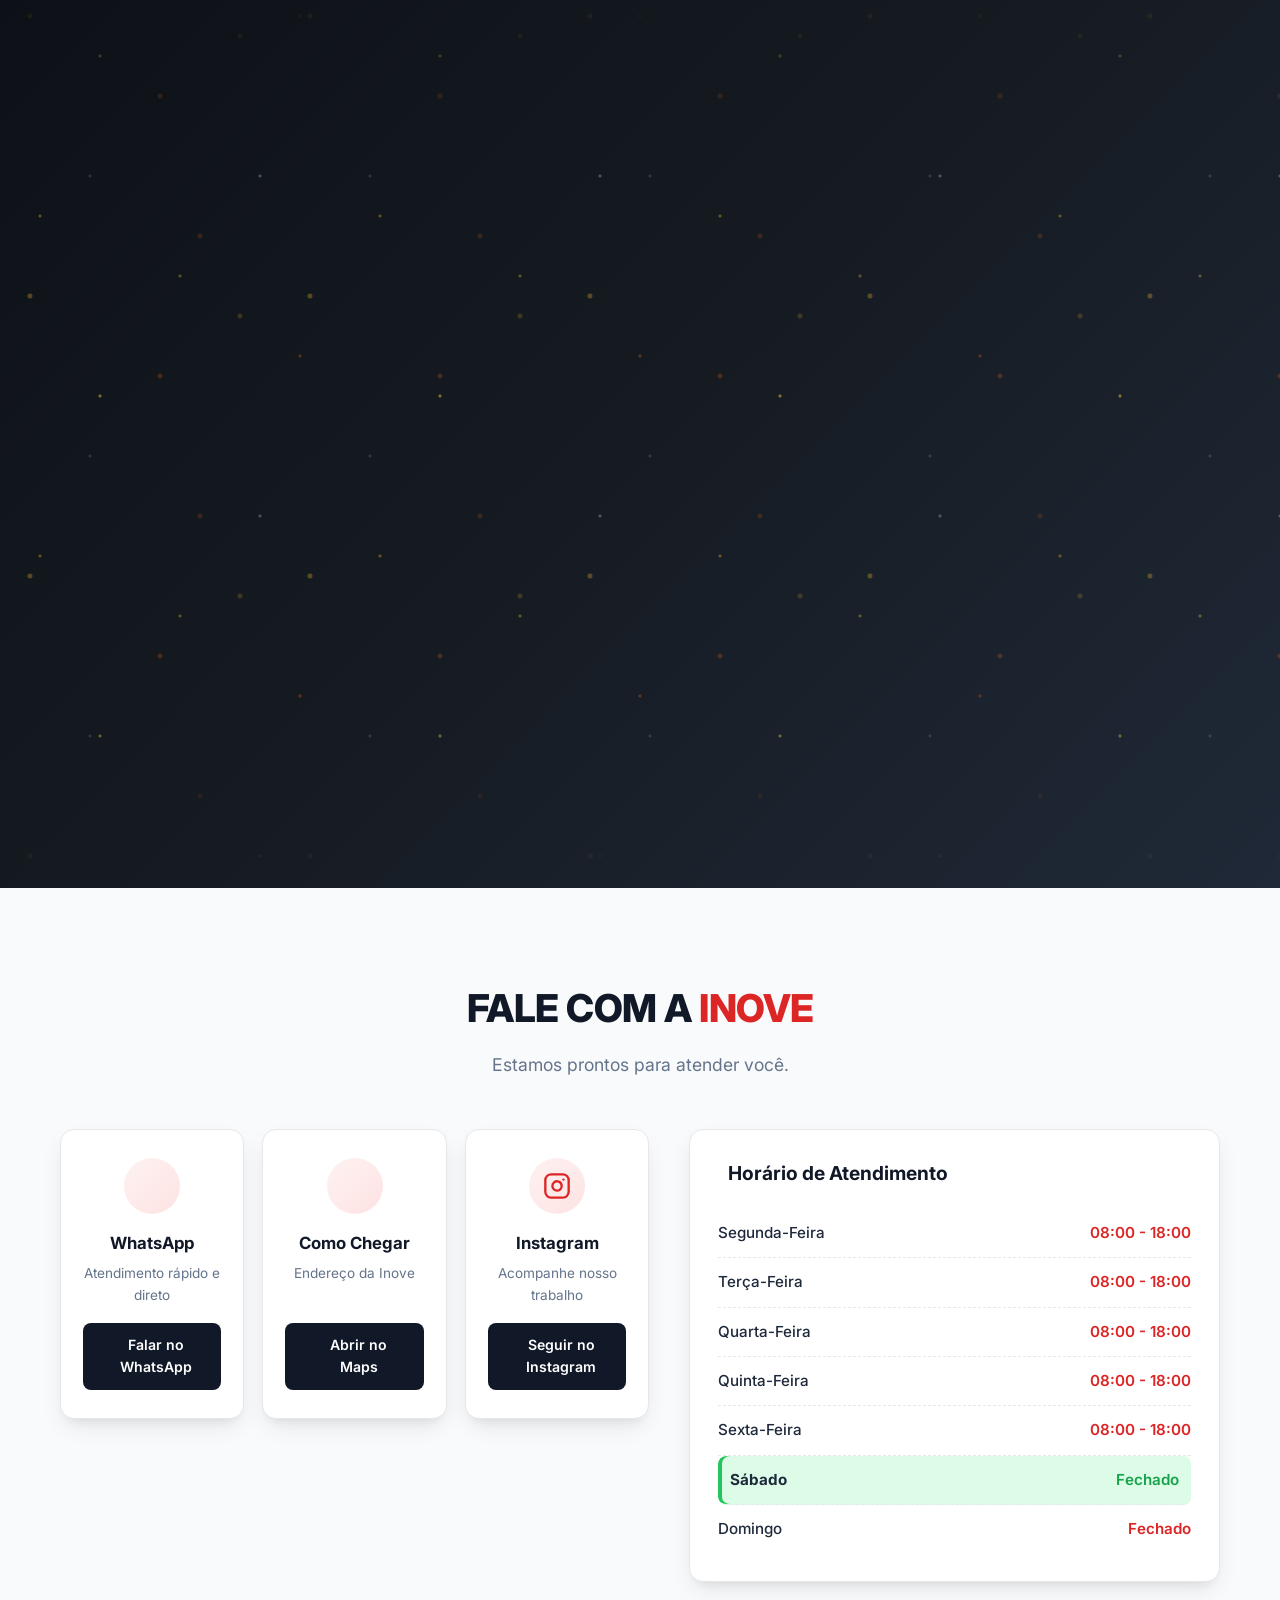
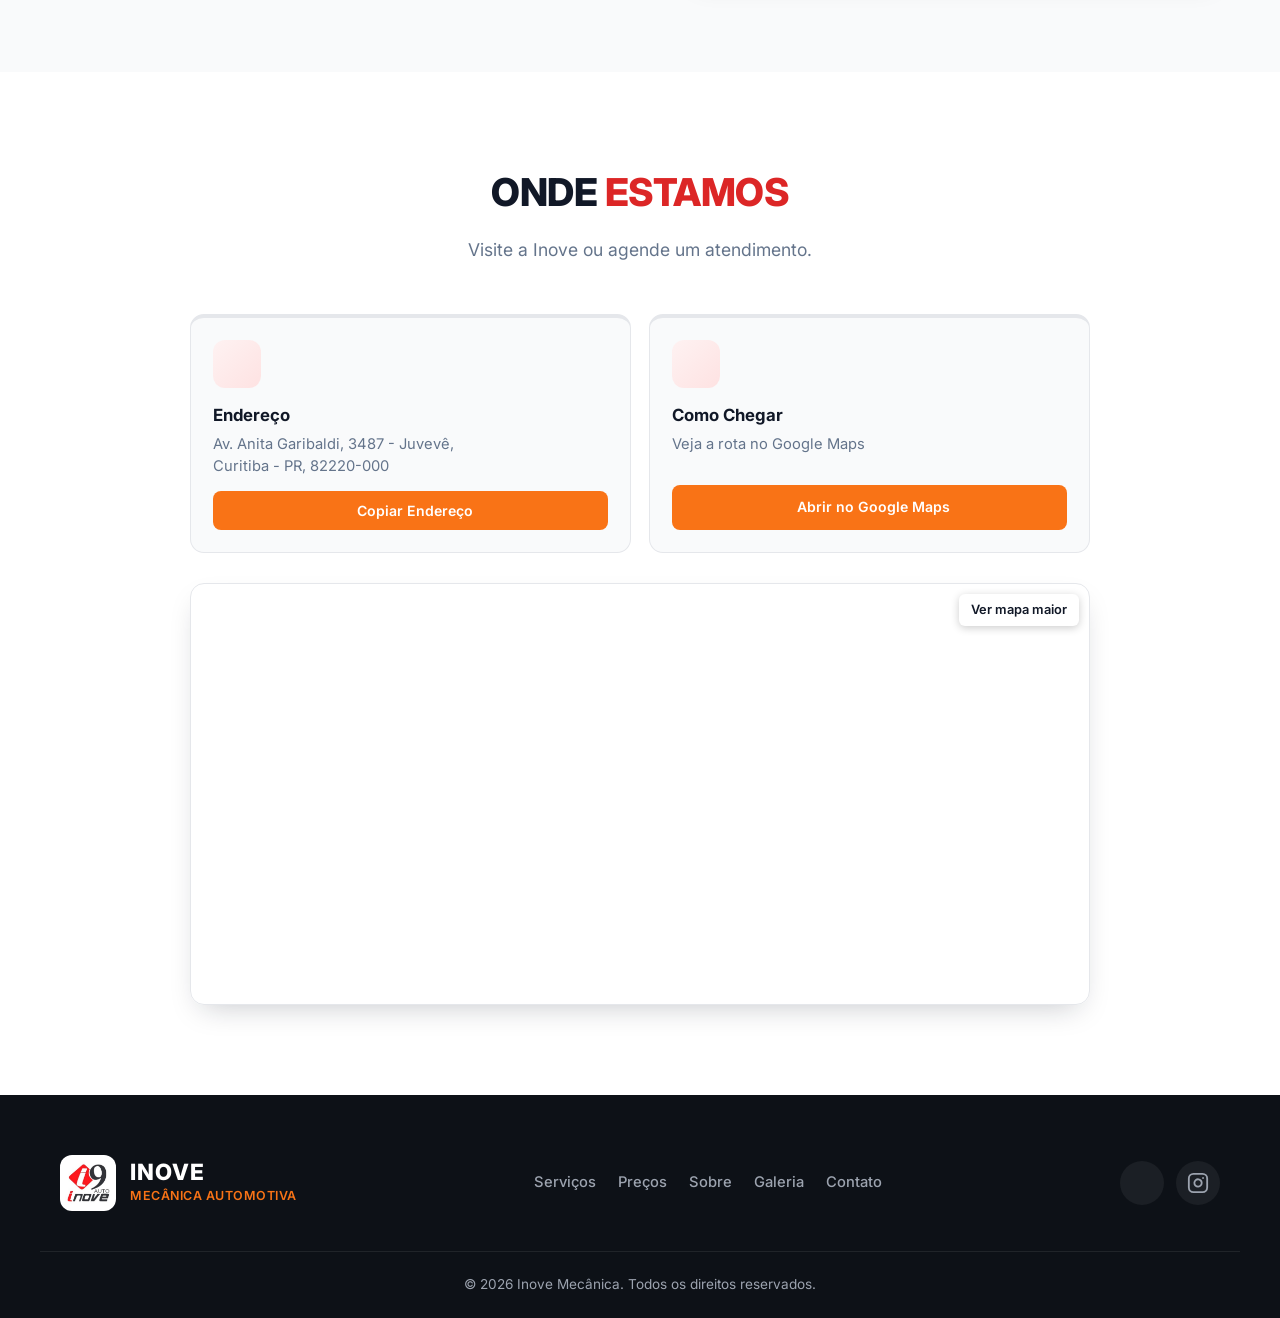
==== commit 98466e0c: "SEO: sitemap.xml, robots.txt, llms.txt, GA4, dados estruturados AutoRepair, metatags og/canonical e " ====
--- a/index.html
+++ b/index.html
@@ -15,6 +15,10 @@
   <meta property="og:description" content="Inove Mecânica – serviços automotivos, diagnóstico, manutenção preventiva e corretiva com transparência e qualidade.">
   <meta property="og:type" content="website">
   <meta property="og:locale" content="pt_BR">
+  <meta property="og:url" content="https://brunoscrock.github.io/inove/">
+  <meta property="og:image" content="https://brunoscrock.github.io/inove/assets/images/logo/logo-inove.png">
+  <link rel="canonical" href="https://brunoscrock.github.io/inove/">
+  <meta name="robots" content="index, follow">
 
   <link rel="preconnect" href="https://fonts.googleapis.com">
   <link rel="preconnect" href="https://fonts.gstatic.com" crossorigin>
@@ -22,7 +26,54 @@
 
   <link rel="stylesheet" href="assets/css/style.css">
 
-  <script src="https://unpkg.com/lucide@latest"></script>
+  <script src="https://unpkg.com/lucide@latest" defer></script>
+
+  <!-- Google Analytics 4 (substitua G-XXXXXXXXXX pelo seu Measurement ID) -->
+  <script async src="https://www.googletagmanager.com/gtag/js?id=G-XXXXXXXXXX"></script>
+  <script>
+    window.dataLayer = window.dataLayer || [];
+    function gtag(){dataLayer.push(arguments);}
+    gtag('js', new Date());
+    gtag('config', 'G-XXXXXXXXXX');
+  </script>
+
+  <!-- Dados estruturados (schema.org) para SEO local -->
+  <script type="application/ld+json">
+  {
+    "@context": "https://schema.org",
+    "@type": "AutoRepair",
+    "name": "INOVE Mecânica Automotiva",
+    "description": "Oficina mecânica automotiva com diagnóstico eletrônico, manutenção preventiva e corretiva, freios, suspensão, troca de óleo e revisão preventiva.",
+    "url": "https://brunoscrock.github.io/inove/",
+    "image": "https://brunoscrock.github.io/inove/assets/images/logo/logo-inove.png",
+    "telephone": "+55XXXXXXXXXXX",
+    "priceRange": "$$",
+    "address": {
+      "@type": "PostalAddress",
+      "streetAddress": "Av. Anita Garibaldi, 3487",
+      "addressLocality": "Curitiba",
+      "addressRegion": "PR",
+      "postalCode": "82220-000",
+      "addressCountry": "BR"
+    },
+    "geo": {
+      "@type": "GeoCoordinates",
+      "latitude": -25.3824739,
+      "longitude": -49.2618130
+    },
+    "openingHoursSpecification": [
+      {
+        "@type": "OpeningHoursSpecification",
+        "dayOfWeek": ["Monday", "Tuesday", "Wednesday", "Thursday", "Friday"],
+        "opens": "08:00",
+        "closes": "18:00"
+      }
+    ],
+    "sameAs": [
+      "https://www.instagram.com/inovemecanica"
+    ]
+  }
+  </script>
 </head>
 <body>
 
@@ -84,7 +135,7 @@
       </div>
       <div class="hero-image-wrapper">
         <div class="hero-image-container">
-          <img src="https://images.unsplash.com/photo-1625047509248-ec889cbff17f?auto=format&fit=crop&w=800&q=80" alt="Mecânico trabalhando em veículo" class="hero-image">
+          <img src="https://images.unsplash.com/photo-1625047509248-ec889cbff17f?auto=format&fit=crop&w=800&q=80" alt="Mecânico trabalhando em veículo" class="hero-image" fetchpriority="high">
           <div class="hero-image-badge">
             <i data-lucide="shield-check"></i>
             <div>
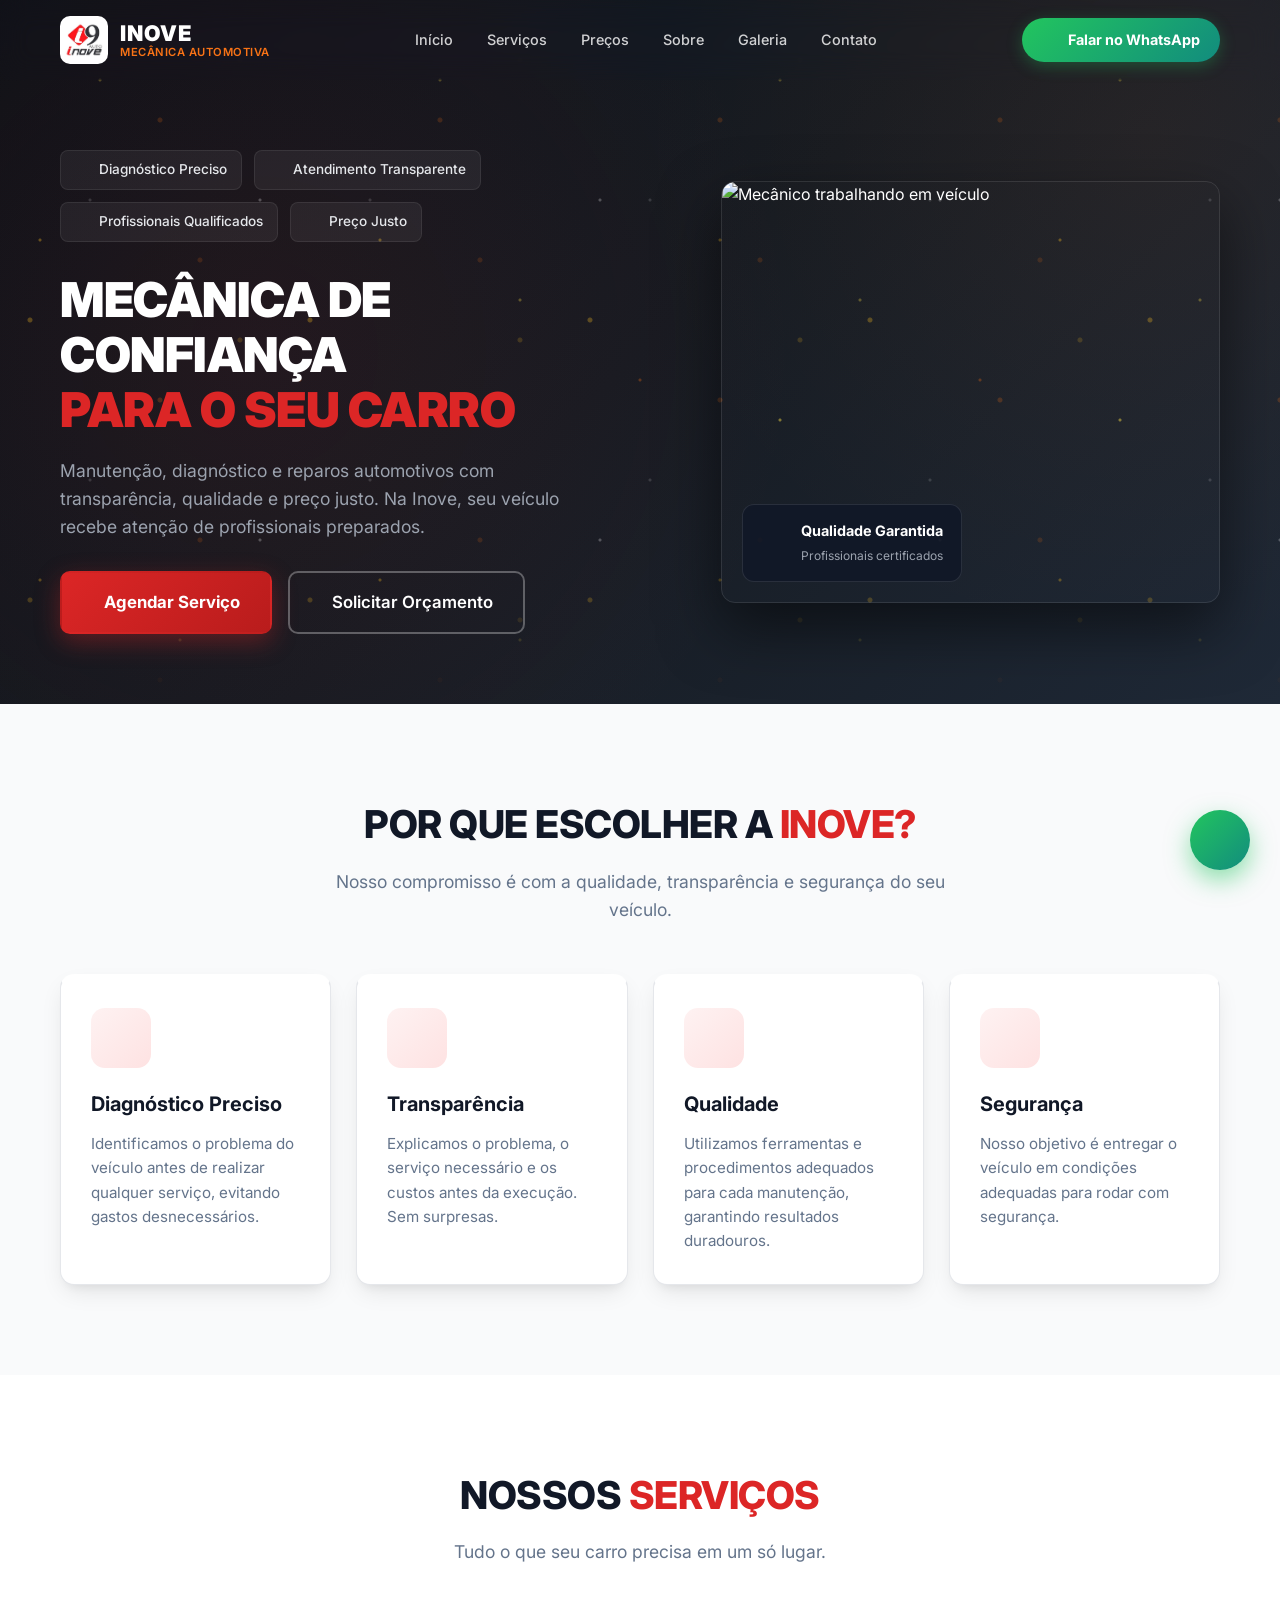
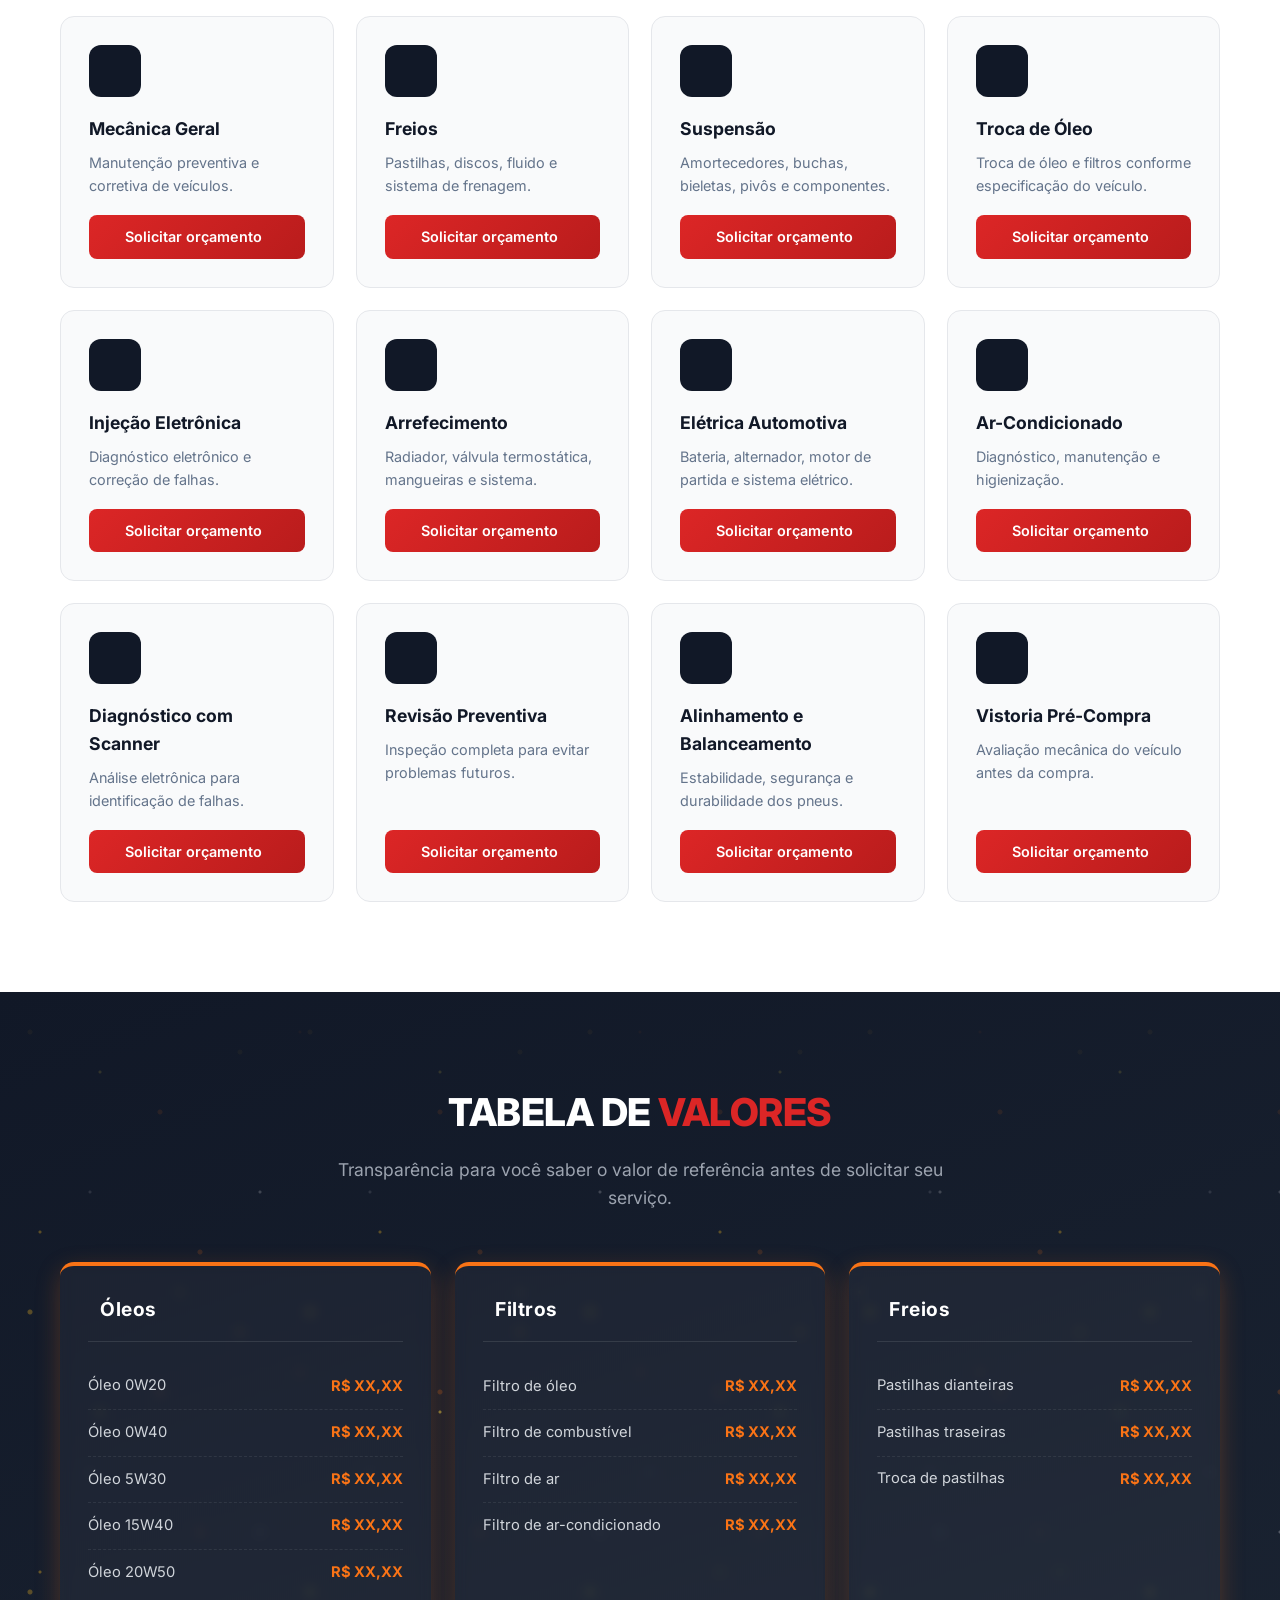
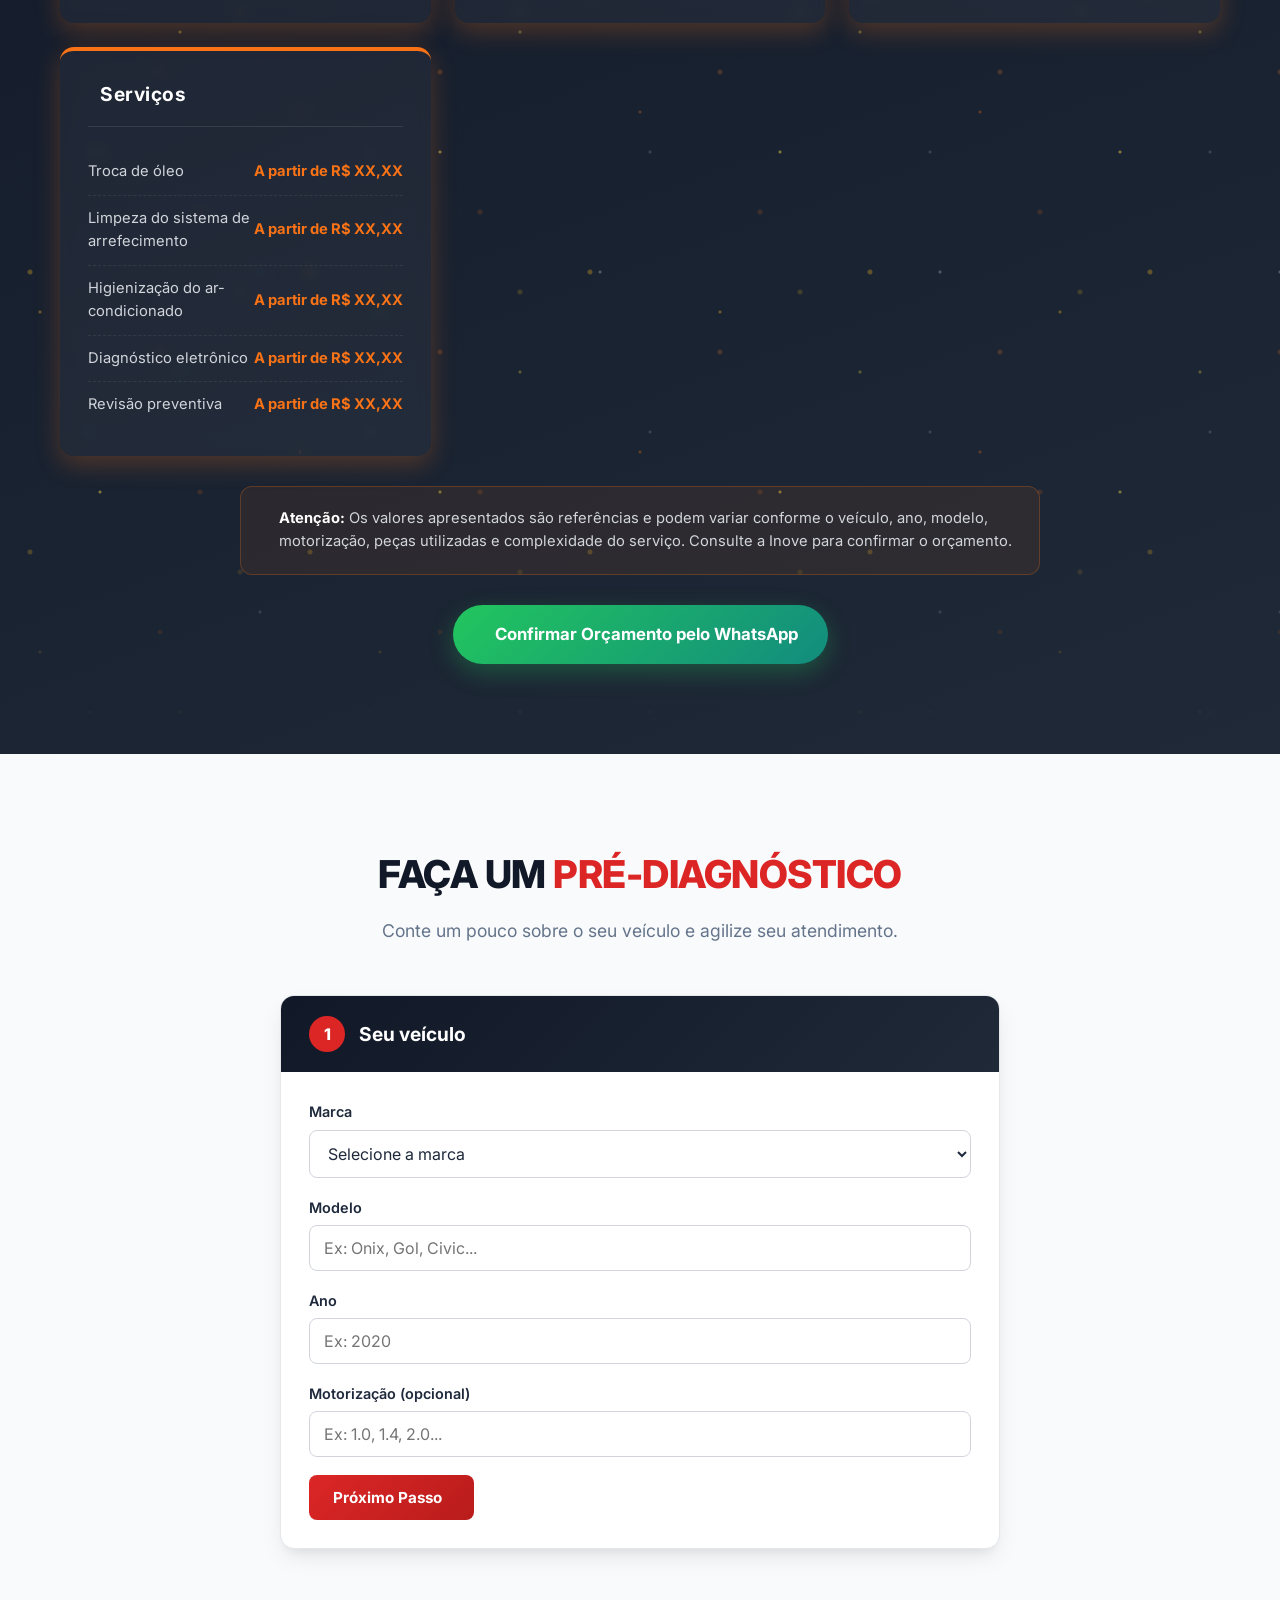
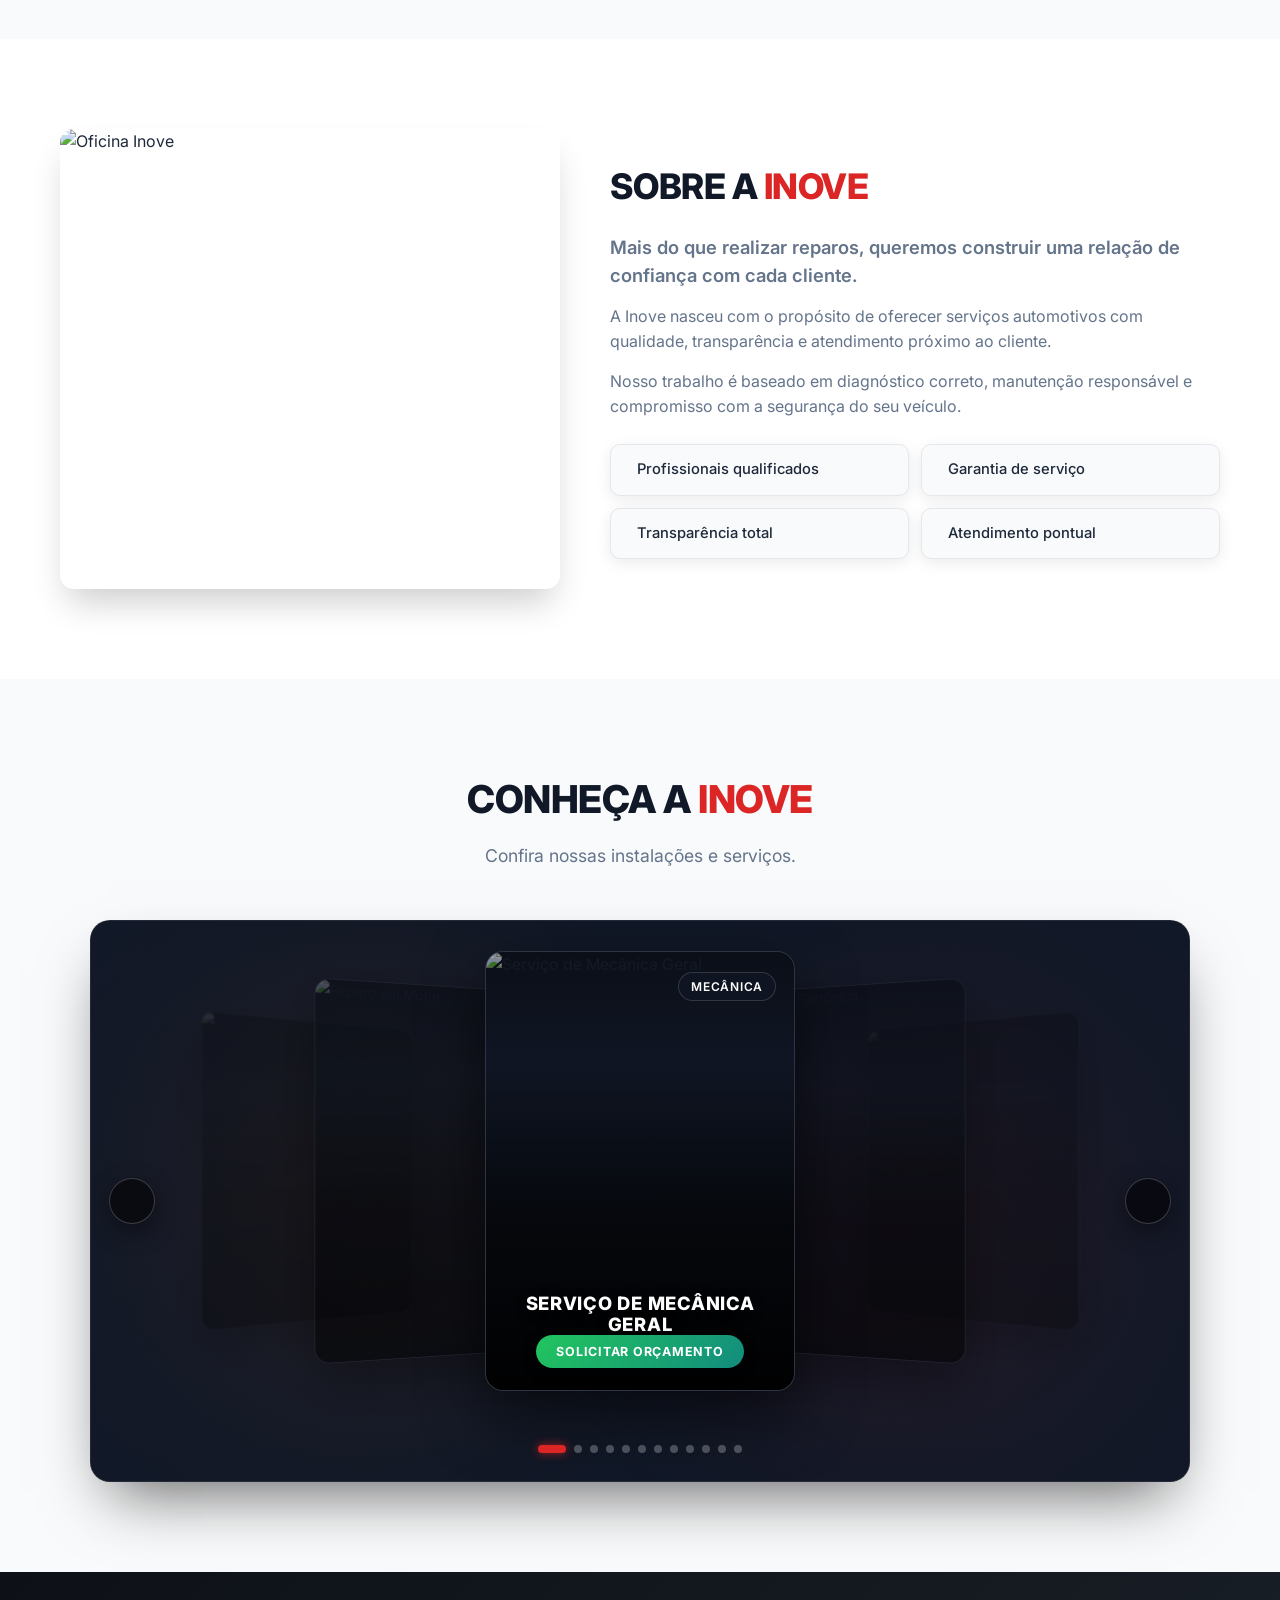
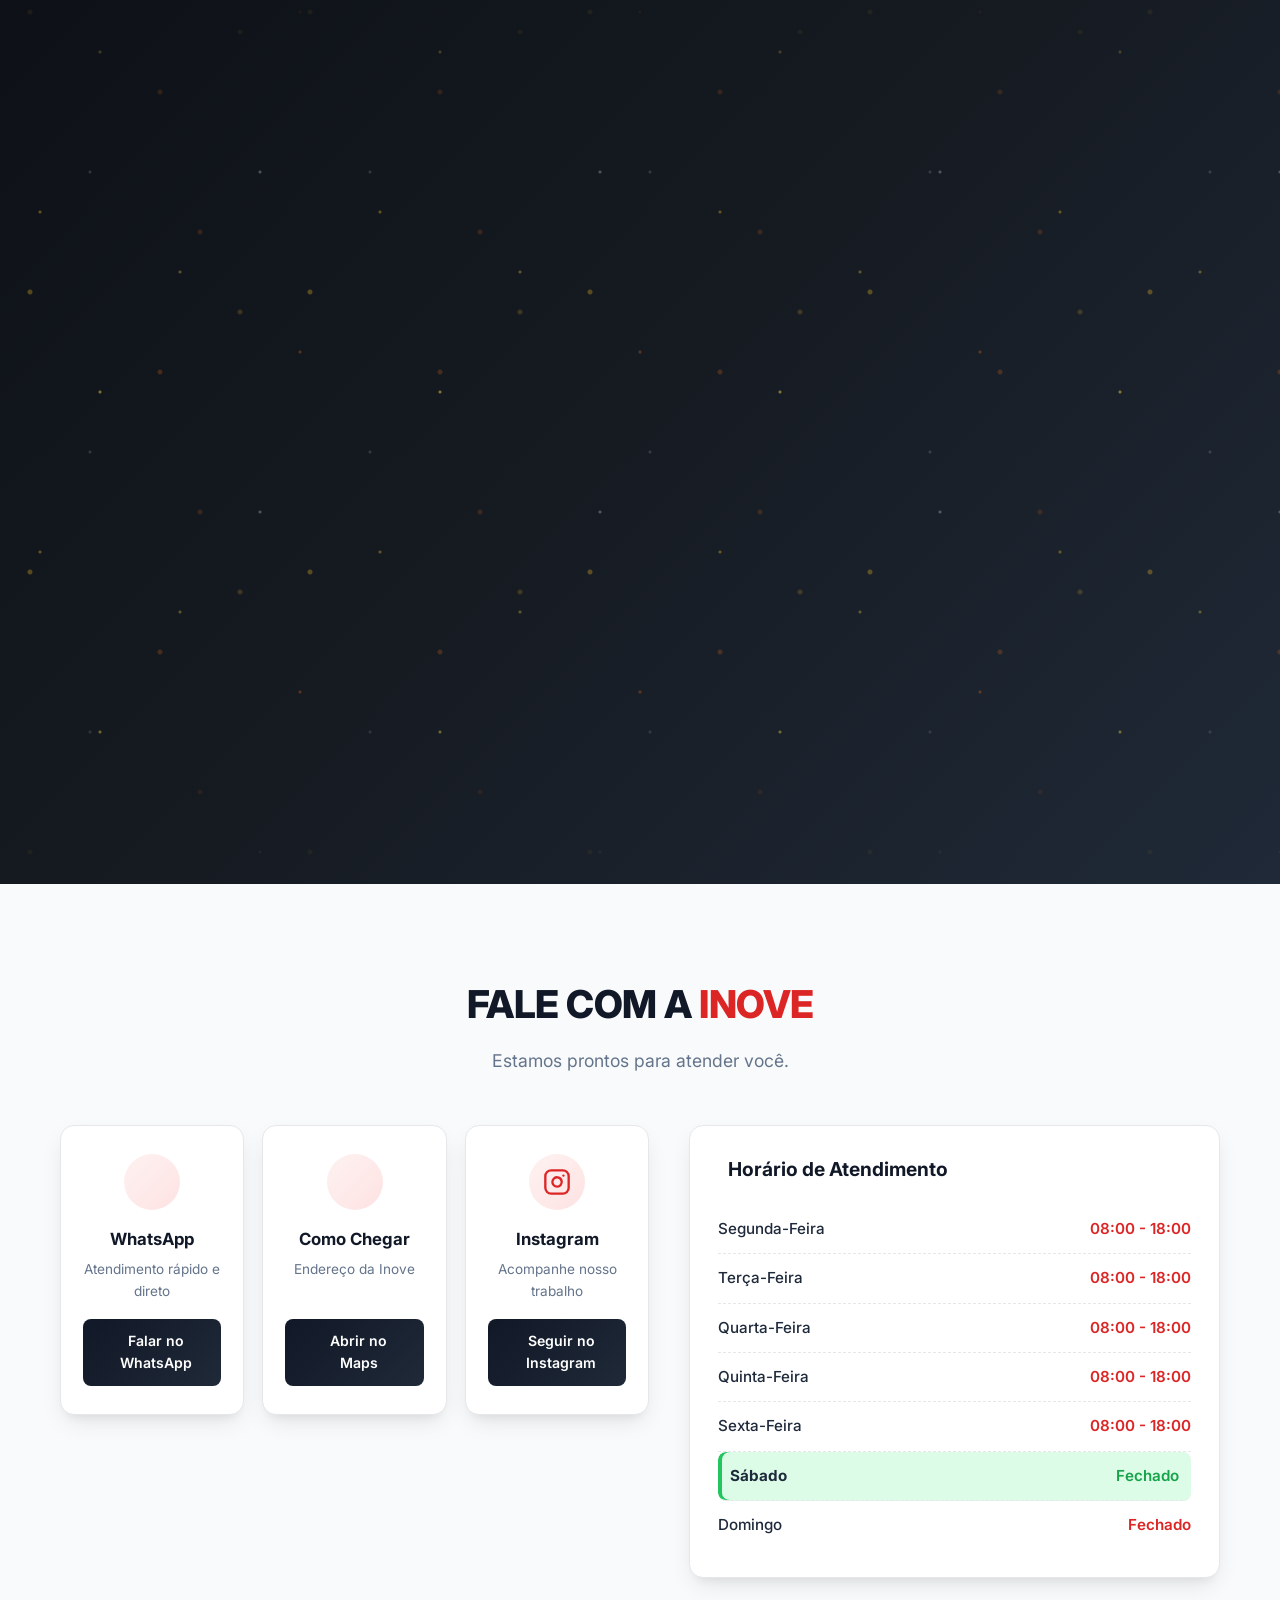
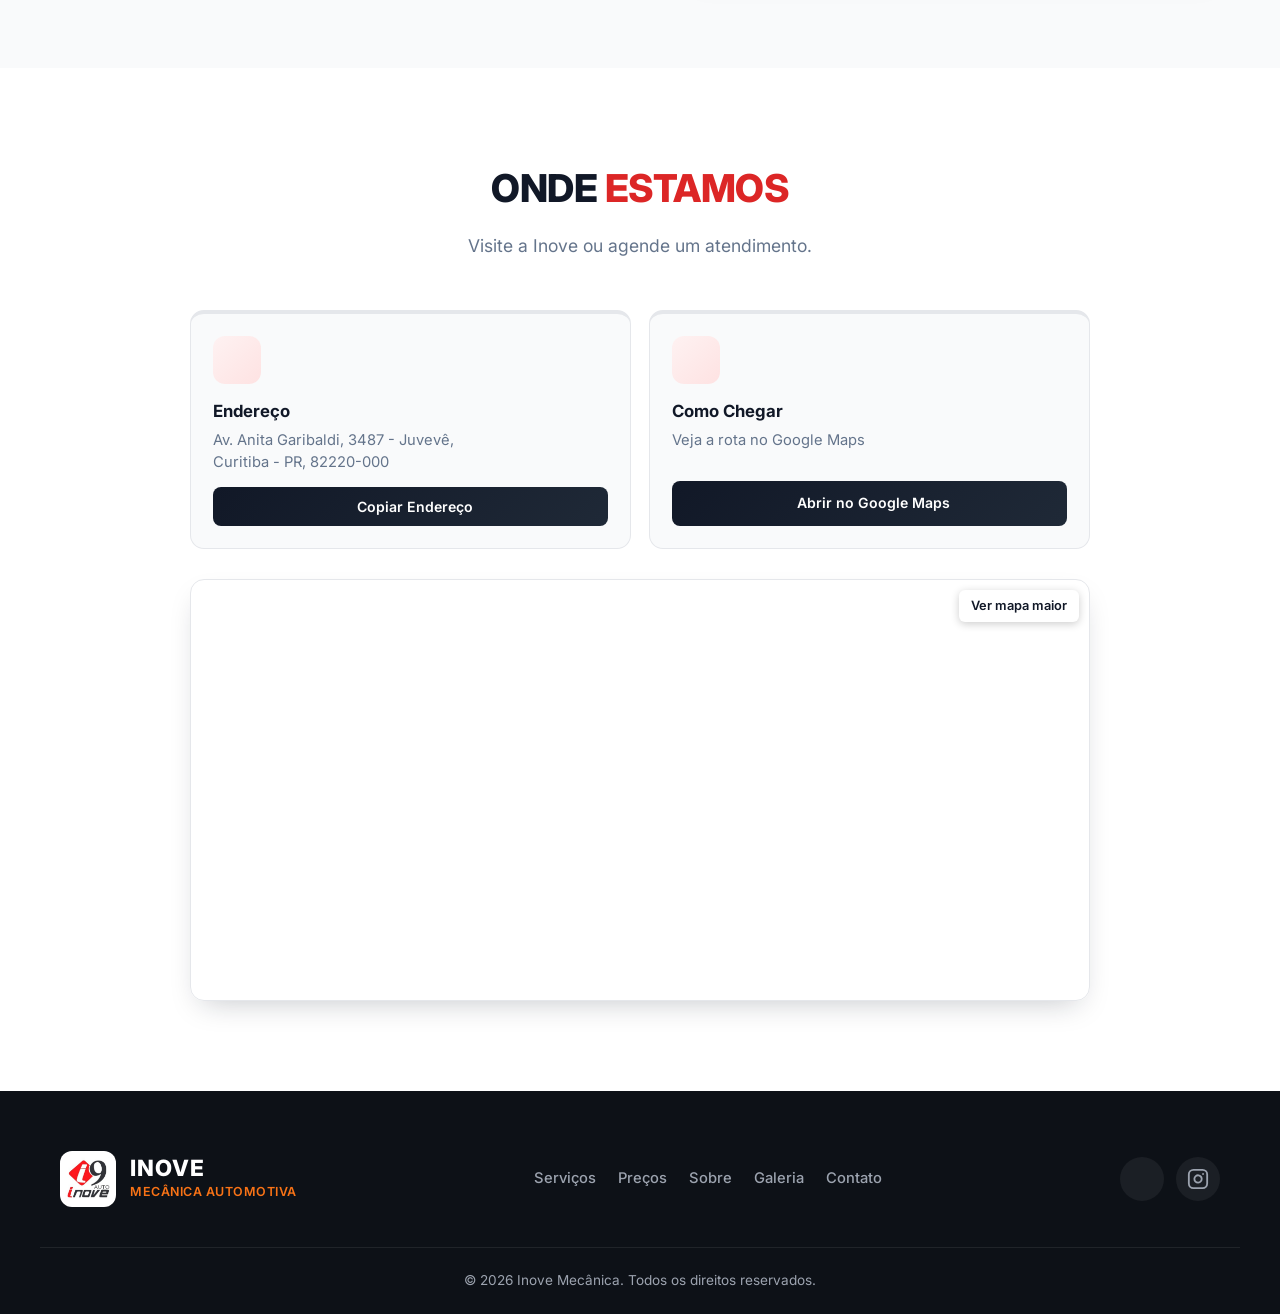
==== commit 91409c00: "Mobile: botao de menu com animacao hamburguer->X (3 barras com spans) + icone whatsapp dos precos ma" ====
--- a/index.html
+++ b/index.html
@@ -105,7 +105,9 @@
       </a>
 
       <button class="mobile-menu-btn" id="mobileMenuBtn" aria-label="Abrir Menu">
-        <i data-lucide="menu"></i>
+        <span class="bar"></span>
+        <span class="bar"></span>
+        <span class="bar"></span>
       </button>
     </div>
   </header>
--- a/assets/css/style.css
+++ b/assets/css/style.css
@@ -17,6 +17,7 @@
   --shadow: 0 10px 25px -5px rgba(0, 0, 0, 0.1), 0 8px 10px -6px rgba(0, 0, 0, 0.06);
   --shadow-hover: 0 20px 35px -8px rgba(0, 0, 0, 0.2);
   --radius: 14px;
+  --radius-sm: 8px;
 }
 
 * {
@@ -28,10 +29,9 @@
 }
 
 body {
-  background-color: var(--white);
+  background: var(--white);
   color: var(--text-dark);
   line-height: 1.6;
-  padding-top: 80px;
   overflow-x: hidden;
 }
 
@@ -106,8 +106,9 @@
    ========================================================================== */
 
 header {
-  background-color: rgba(17, 24, 39, 0.97);
-  backdrop-filter: blur(10px);
+  background: transparent;
+  -webkit-backdrop-filter: blur(14px) saturate(1.3);
+  backdrop-filter: blur(14px) saturate(1.3);
   color: var(--white);
   position: fixed;
   top: 0;
@@ -115,13 +116,42 @@
   width: 100%;
   height: 80px;
   z-index: 1000;
-  box-shadow: 0 4px 20px rgba(0, 0, 0, 0.2);
-  transition: height 0.3s ease, box-shadow 0.3s ease;
-}
-
+  transition: height 0.35s cubic-bezier(0.4, 0, 0.2, 1), box-shadow 0.35s cubic-bezier(0.4, 0, 0.2, 1);
+}
+
+/* Camada de vidro fosco que surge suavemente ao rolar para fora do hero */
+header::before {
+  content: "";
+  position: absolute;
+  inset: 0;
+  background: linear-gradient(to bottom, rgba(17, 24, 39, 0.9) 0%, rgba(17, 24, 39, 0.72) 100%);
+  opacity: 0;
+  pointer-events: none;
+  z-index: -1;
+  transition: opacity 0.35s ease;
+}
+
+/* Estado encolhido (após rolar um pouco) */
 header.scrolled {
-  height: 68px;
-  box-shadow: 0 6px 25px rgba(0, 0, 0, 0.3);
+  height: 66px;
+  box-shadow: 0 6px 28px rgba(0, 0, 0, 0.18);
+}
+
+/* Estado glass — a camada de vidro fosco fica visível */
+header.glass::before {
+  opacity: 1;
+}
+
+header.glass {
+  box-shadow: 0 8px 32px rgba(0, 0, 0, 0.22);
+}
+
+header.glass.scrolled {
+  box-shadow: 0 4px 20px rgba(0, 0, 0, 0.25);
+}
+
+header.glass.scrolled::before {
+  background: linear-gradient(to bottom, rgba(31, 41, 55, 0.78) 0%, rgba(31, 41, 55, 0.5) 100%);
 }
 
 .header-content {
@@ -137,6 +167,11 @@
   align-items: center;
   gap: 12px;
   flex-shrink: 0;
+  transition: transform 0.3s ease;
+}
+
+.logo:hover {
+  transform: translateY(-2px);
 }
 
 .logo-img {
@@ -172,64 +207,107 @@
 nav ul {
   display: flex;
   list-style: none;
-  gap: 28px;
+  gap: 6px;
 }
 
 nav a {
   font-weight: 500;
-  font-size: 0.95rem;
-  transition: color 0.2s;
+  font-size: 0.9rem;
+  color: rgba(255, 255, 255, 0.8);
+  padding: 8px 14px;
+  border-radius: var(--radius-sm);
   position: relative;
-  padding: 6px 0;
+  transition: color 0.25s, background 0.25s;
 }
 
 nav a::after {
   content: '';
   position: absolute;
-  bottom: 0;
+  bottom: 2px;
   left: 50%;
   transform: translateX(-50%);
   width: 0;
   height: 2px;
   background: var(--secondary);
+  border-radius: 2px;
   transition: width 0.3s ease;
 }
 
-nav a:hover {
-  color: var(--secondary);
-}
-
-nav a:hover::after {
-  width: 100%;
+nav a:hover,
+nav a.active {
+  color: var(--white);
+}
+
+nav a:hover::after,
+nav a.active::after {
+  width: 60%;
 }
 
 .btn-header {
-  background-color: var(--whatsapp);
+  background: linear-gradient(135deg, var(--whatsapp), #128c7e);
   color: var(--white);
   padding: 10px 20px;
   border-radius: 50px;
-  font-weight: 600;
+  font-weight: 700;
   font-size: 0.9rem;
   display: flex;
   align-items: center;
   gap: 8px;
-  transition: background 0.3s, transform 0.2s;
+  box-shadow: 0 4px 16px rgba(34, 197, 94, 0.3);
+  transition: transform 0.25s, box-shadow 0.25s;
   white-space: nowrap;
   flex-shrink: 0;
 }
 
+.btn-header i,
+.btn-header svg {
+  width: 18px;
+  height: 18px;
+}
+
 .btn-header:hover {
-  background-color: var(--whatsapp-hover);
   transform: translateY(-2px);
+  box-shadow: 0 8px 24px rgba(34, 197, 94, 0.45);
 }
 
 .mobile-menu-btn {
   display: none;
+  flex-direction: column;
+  justify-content: center;
+  align-items: center;
+  gap: 5px;
   background: none;
   border: none;
-  color: var(--white);
   cursor: pointer;
-  padding: 8px;
+  width: 44px;
+  height: 44px;
+  border-radius: 14px;
+  transition: background 0.3s;
+}
+
+.mobile-menu-btn .bar {
+  display: block;
+  width: 22px;
+  height: 2px;
+  border-radius: 2px;
+  background: var(--white);
+  transition: transform 0.3s, opacity 0.2s;
+}
+
+.mobile-menu-btn:hover {
+  background: rgba(255, 255, 255, 0.08);
+}
+
+.mobile-menu-btn.active .bar:nth-child(1) {
+  transform: translateY(7px) rotate(45deg);
+}
+
+.mobile-menu-btn.active .bar:nth-child(2) {
+  opacity: 0;
+}
+
+.mobile-menu-btn.active .bar:nth-child(3) {
+  transform: translateY(-7px) rotate(-45deg);
 }
 
 /* ==========================================================================
@@ -239,7 +317,7 @@
 .hero {
   background: linear-gradient(135deg, #0d1117 0%, #161b22 50%, #1f2937 100%);
   color: var(--white);
-  padding: 70px 0;
+  padding: 150px 0 70px;
   position: relative;
   overflow: hidden;
 }
@@ -380,7 +458,7 @@
 }
 
 .btn-cta-hero {
-  background-color: var(--secondary);
+  background: linear-gradient(135deg, var(--secondary), var(--secondary-hover));
   color: var(--white);
   padding: 16px 30px;
   border-radius: 10px;
@@ -395,7 +473,7 @@
 }
 
 .btn-cta-hero:hover {
-  background-color: var(--secondary-hover);
+  background: linear-gradient(135deg, #ef4444, var(--secondary));
   transform: translateY(-3px);
   box-shadow: 0 12px 30px rgba(220, 38, 38, 0.45);
 }
@@ -622,7 +700,7 @@
 }
 
 .service-card .btn-card {
-  background-color: var(--secondary);
+  background: linear-gradient(135deg, var(--secondary), var(--secondary-hover));
   color: var(--white);
   font-weight: 600;
   font-size: 0.9rem;
@@ -636,7 +714,7 @@
 }
 
 .service-card .btn-card:hover {
-  background-color: var(--secondary-hover);
+  background: linear-gradient(135deg, #ef4444, var(--secondary));
   gap: 10px;
   transform: translateY(-2px);
 }
@@ -766,14 +844,19 @@
   text-align: center;
 }
 
+/* Botão WhatsApp dos preços: pílula limpa, gradiente diagonal suave, sem cerco nas laterais */
 .section-precos .btn-cta-hero {
-  background-color: var(--whatsapp);
+  background: linear-gradient(135deg, var(--whatsapp), #128c7e);
   box-shadow: 0 8px 25px rgba(34, 197, 94, 0.3);
+  border: none;
+  border-radius: 50px;
+  white-space: nowrap;
 }
 
 .section-precos .btn-cta-hero:hover {
-  background-color: var(--whatsapp-hover);
+  background: linear-gradient(135deg, #4ade80, var(--whatsapp));
   box-shadow: 0 12px 30px rgba(34, 197, 94, 0.4);
+  border: none;
 }
 
 /* ==========================================================================
@@ -975,7 +1058,7 @@
 }
 
 .btn-step-next {
-  background-color: var(--secondary);
+  background: linear-gradient(135deg, var(--secondary), var(--secondary-hover));
   color: var(--white);
   padding: 13px 24px;
   border: none;
@@ -991,7 +1074,7 @@
 }
 
 .btn-step-next:hover {
-  background-color: var(--secondary-hover);
+  background: linear-gradient(135deg, #ef4444, var(--secondary));
   transform: translateY(-2px);
 }
 
@@ -1017,7 +1100,7 @@
 }
 
 .btn-send-whatsapp {
-  background-color: var(--whatsapp);
+  background: linear-gradient(135deg, var(--whatsapp), #128c7e);
   color: var(--white);
   padding: 13px 24px;
   border: none;
@@ -1033,7 +1116,7 @@
 }
 
 .btn-send-whatsapp:hover {
-  background-color: var(--whatsapp-hover);
+  background: linear-gradient(135deg, #4ade80, var(--whatsapp));
   transform: translateY(-2px);
 }
 
@@ -1355,7 +1438,7 @@
   gap: 6px;
   padding: 9px 20px;
   border-radius: 9999px;
-  background-color: var(--whatsapp);
+  background: linear-gradient(135deg, var(--whatsapp), #128c7e);
   color: #ffffff;
   font-family: inherit;
   font-size: 0.78rem;
@@ -1365,11 +1448,11 @@
   border: none;
   cursor: pointer;
   box-shadow: 0 4px 14px rgba(0, 0, 0, 0.4);
-  transition: background-color 0.2s ease, transform 0.2s ease;
+  transition: background 0.2s ease, transform 0.2s ease;
 }
 
 .coverflow-cta:hover {
-  background-color: var(--whatsapp-hover);
+  background: linear-gradient(135deg, #4ade80, var(--whatsapp));
   transform: translateY(-2px);
 }
 
@@ -1677,7 +1760,7 @@
 }
 
 .btn-contato {
-  background-color: var(--primary);
+  background: linear-gradient(135deg, var(--primary), var(--primary-light));
   color: var(--white);
   padding: 11px 20px;
   border-radius: 8px;
@@ -1697,7 +1780,7 @@
 }
 
 .btn-contato:hover {
-  background-color: var(--secondary);
+  background: linear-gradient(135deg, var(--secondary), var(--secondary-hover));
   transform: translateY(-2px);
 }
 
@@ -1845,7 +1928,7 @@
 }
 
 .map-address-cta .btn-contato:hover {
-  background-color: var(--secondary);
+  background: linear-gradient(135deg, var(--secondary), var(--secondary-hover));
 }
 
 .map-address-card .copy-btn {
@@ -2008,7 +2091,7 @@
   position: fixed;
   bottom: 30px;
   right: 30px;
-  background-color: var(--whatsapp);
+  background: linear-gradient(135deg, var(--whatsapp), #128c7e);
   color: var(--white);
   width: 60px;
   height: 60px;
@@ -2268,11 +2351,12 @@
     top: 100%;
     left: 0;
     width: 100%;
-    background-color: rgba(17, 24, 39, 0.98);
-    backdrop-filter: blur(10px);
+    background: linear-gradient(to bottom, rgba(17, 24, 39, 0.96) 0%, rgba(17, 24, 39, 0.88) 100%);
+    backdrop-filter: blur(16px);
+    -webkit-backdrop-filter: blur(16px);
     padding: 10px 0 20px;
     box-shadow: 0 20px 30px rgba(0, 0, 0, 0.4);
-    border-top: 1px solid rgba(255, 255, 255, 0.08);
+    border-top: 1px solid rgba(255, 255, 255, 0.1);
     max-height: calc(100vh - 80px);
     overflow-y: auto;
   }
@@ -2315,7 +2399,7 @@
 
 @media (max-width: 768px) {
   body {
-    padding-top: 70px;
+    background: var(--white);
   }
 
   header {
@@ -2335,8 +2419,18 @@
   }
 
   .btn-header {
-    padding: 12px;
+    padding: 0;
     margin-left: auto;
+    width: 44px;
+    height: 44px;
+    border-radius: 14px;
+    justify-content: center;
+  }
+
+  .section-precos .btn-cta-hero i,
+  .section-precos .btn-cta-hero svg {
+    width: 26px;
+    height: 26px;
   }
 
   .logo-img {
@@ -2353,7 +2447,7 @@
   }
 
   .hero {
-    padding: 50px 0;
+    padding: 130px 0 50px;
   }
 
   .hero-text h1 {
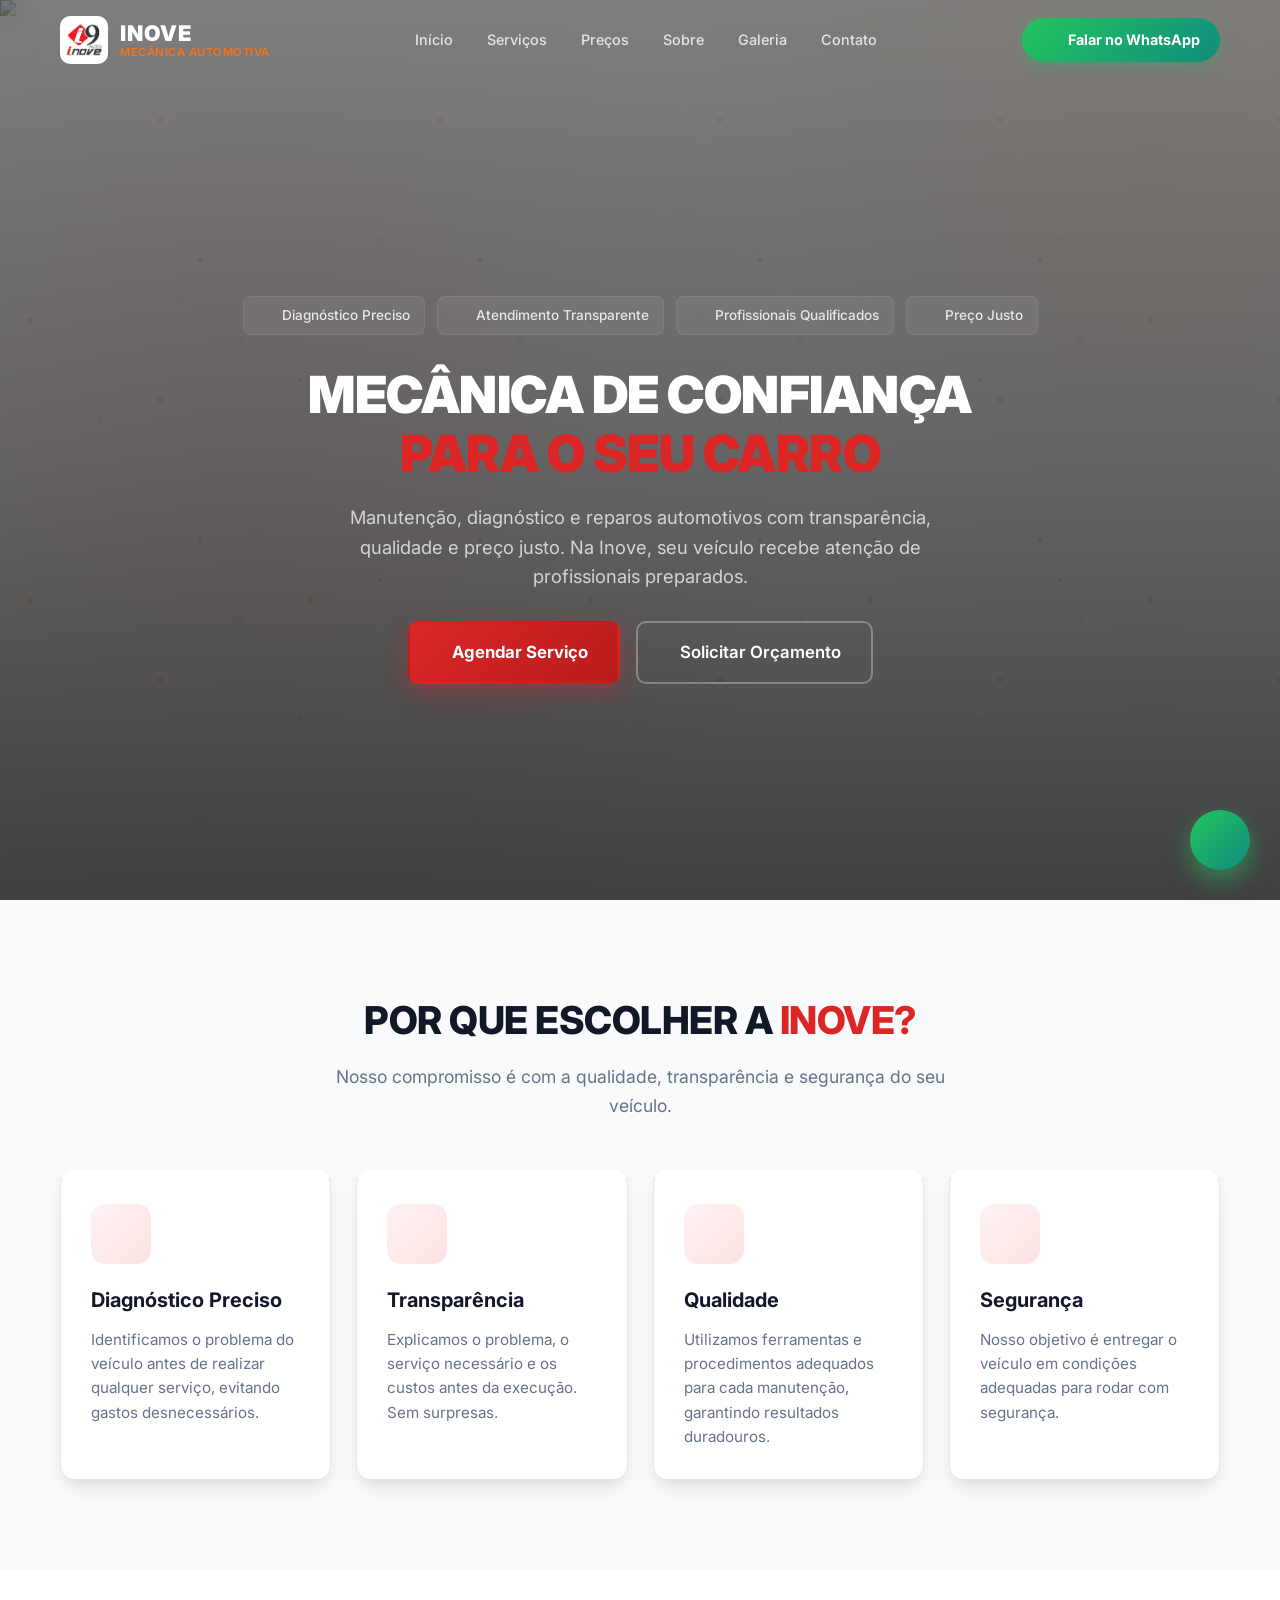
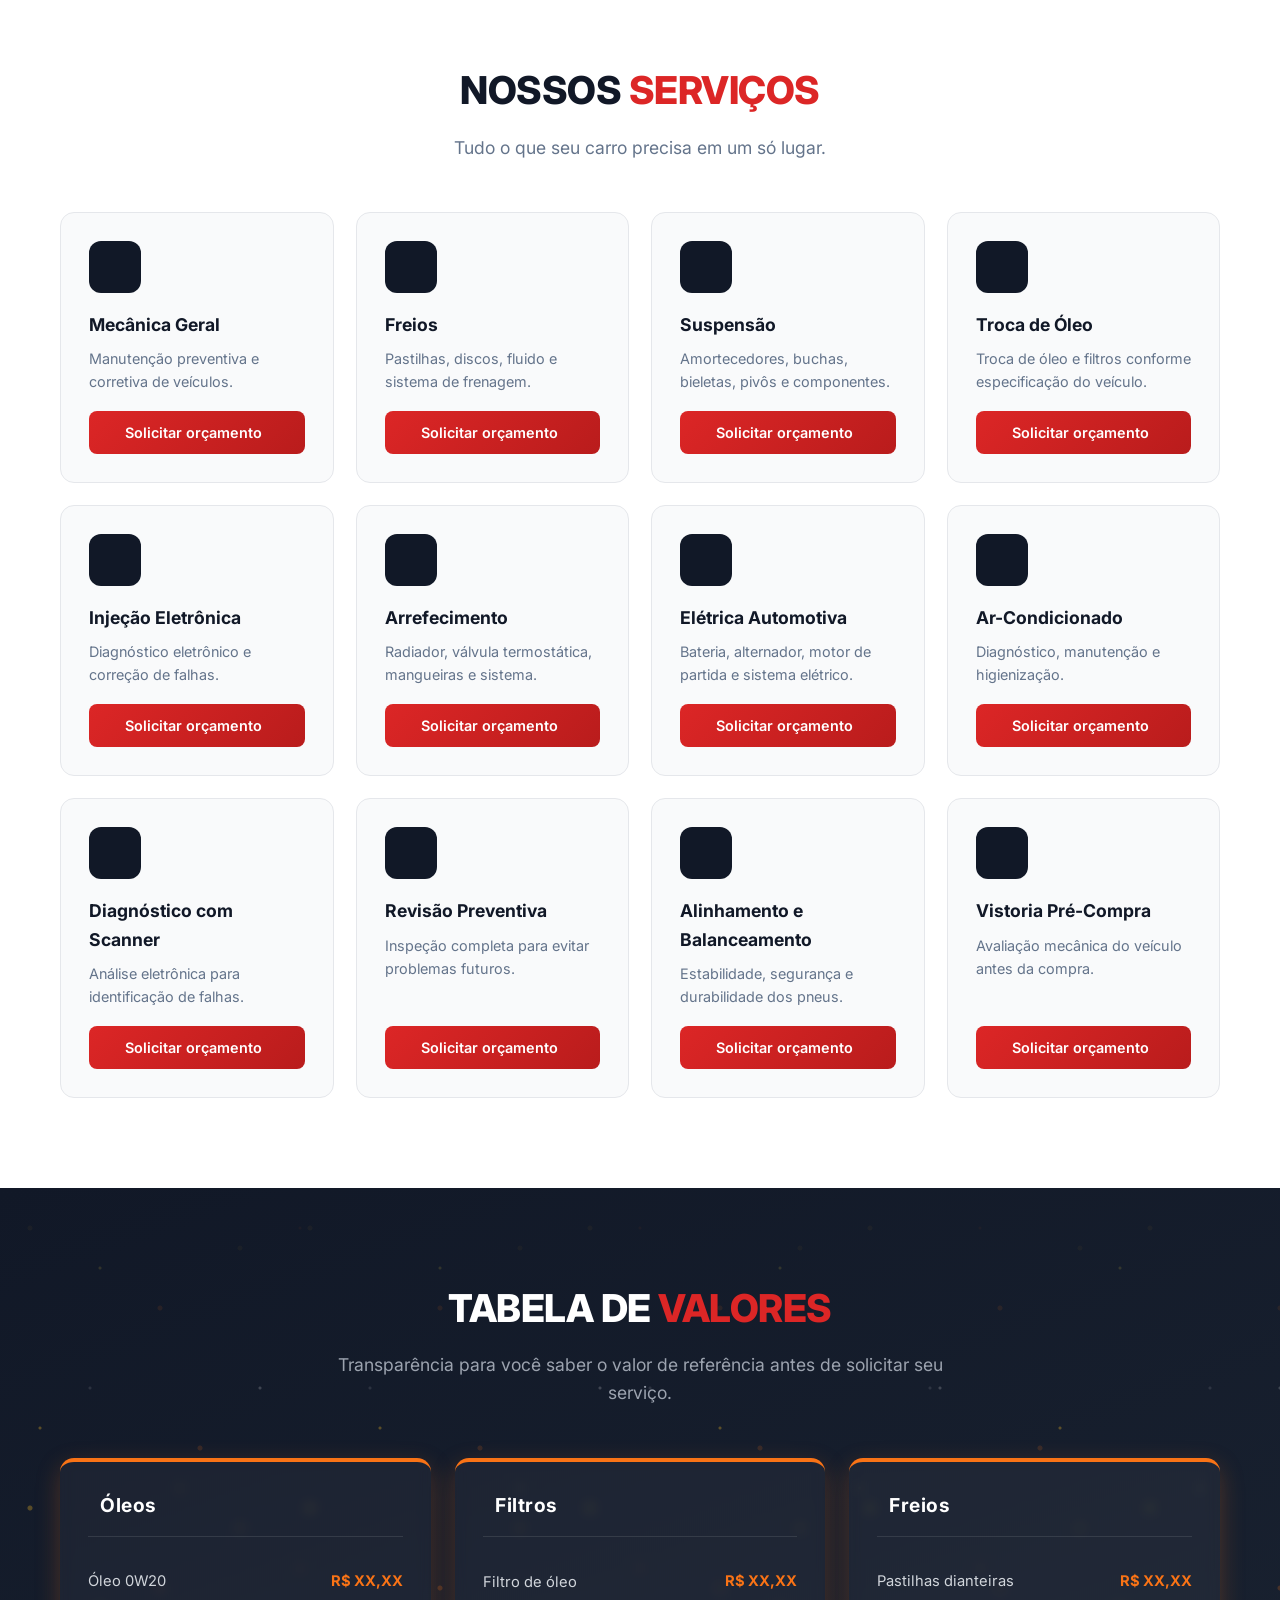
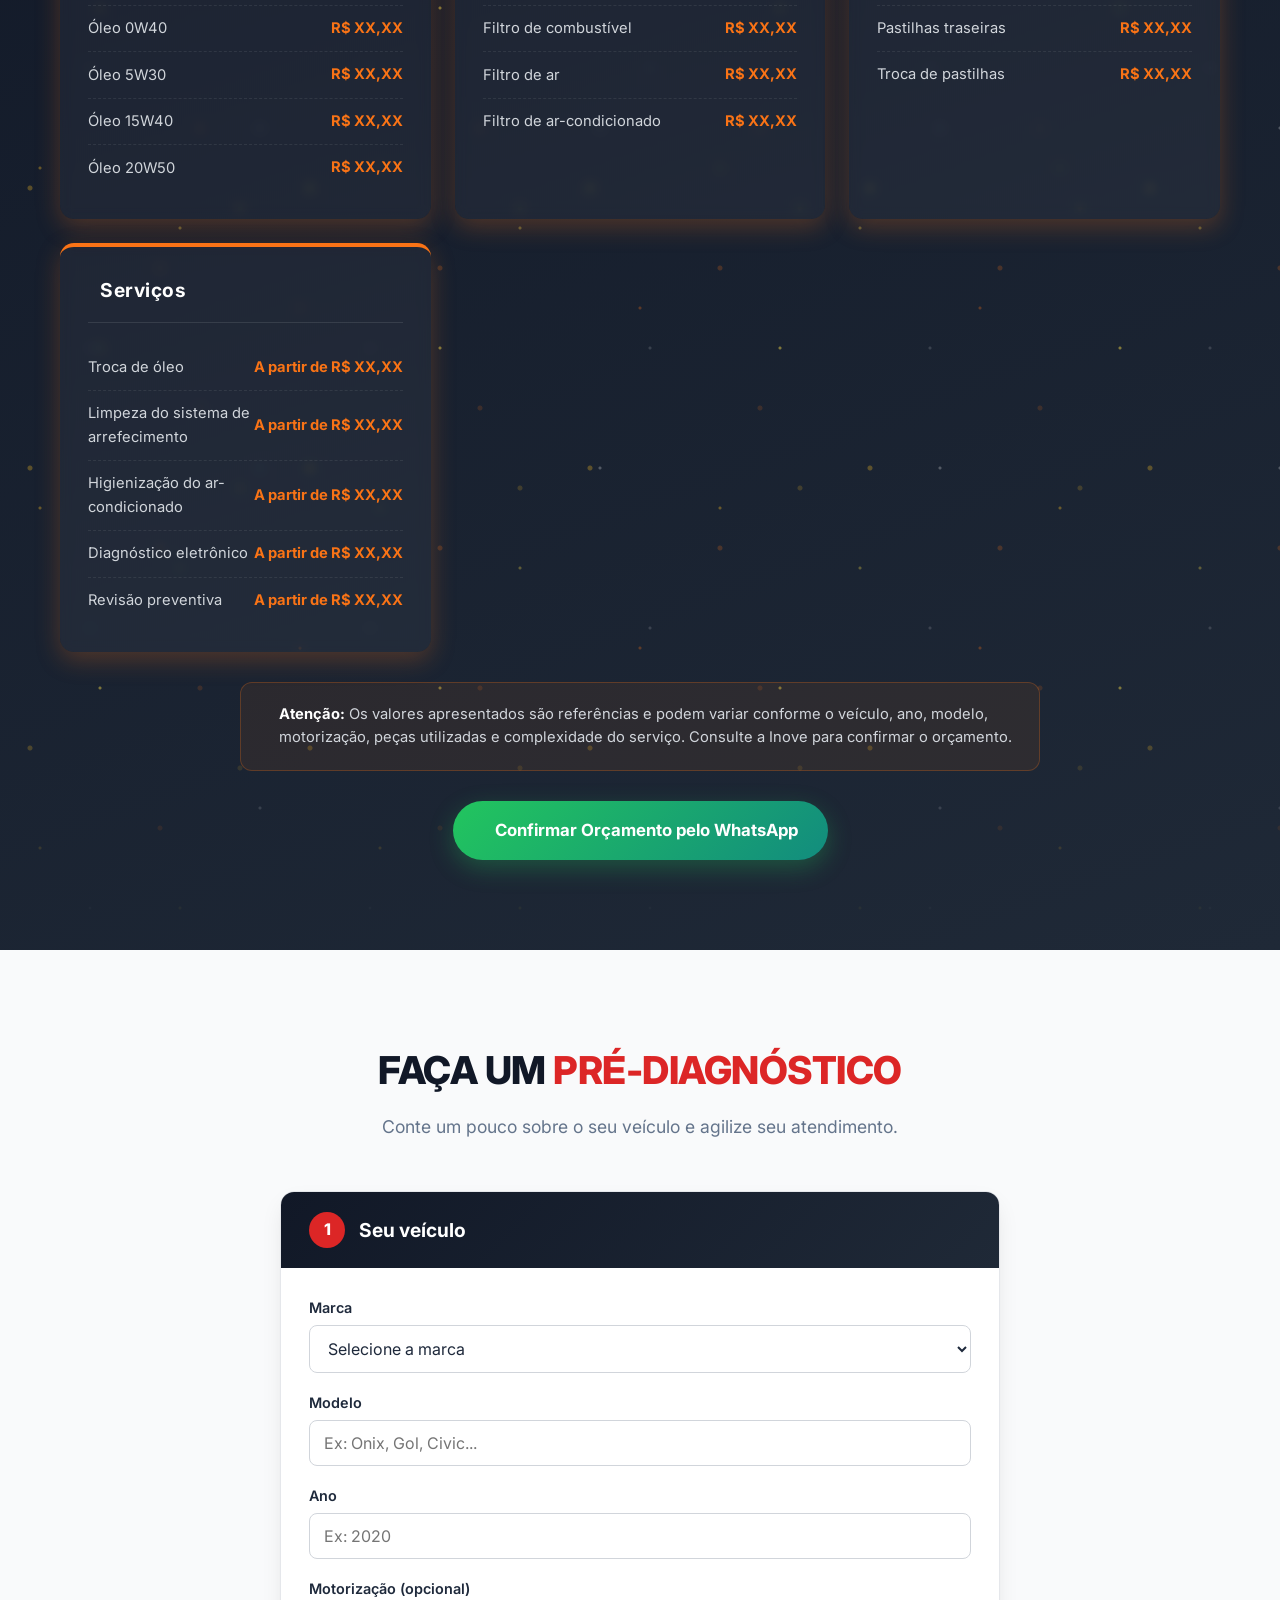
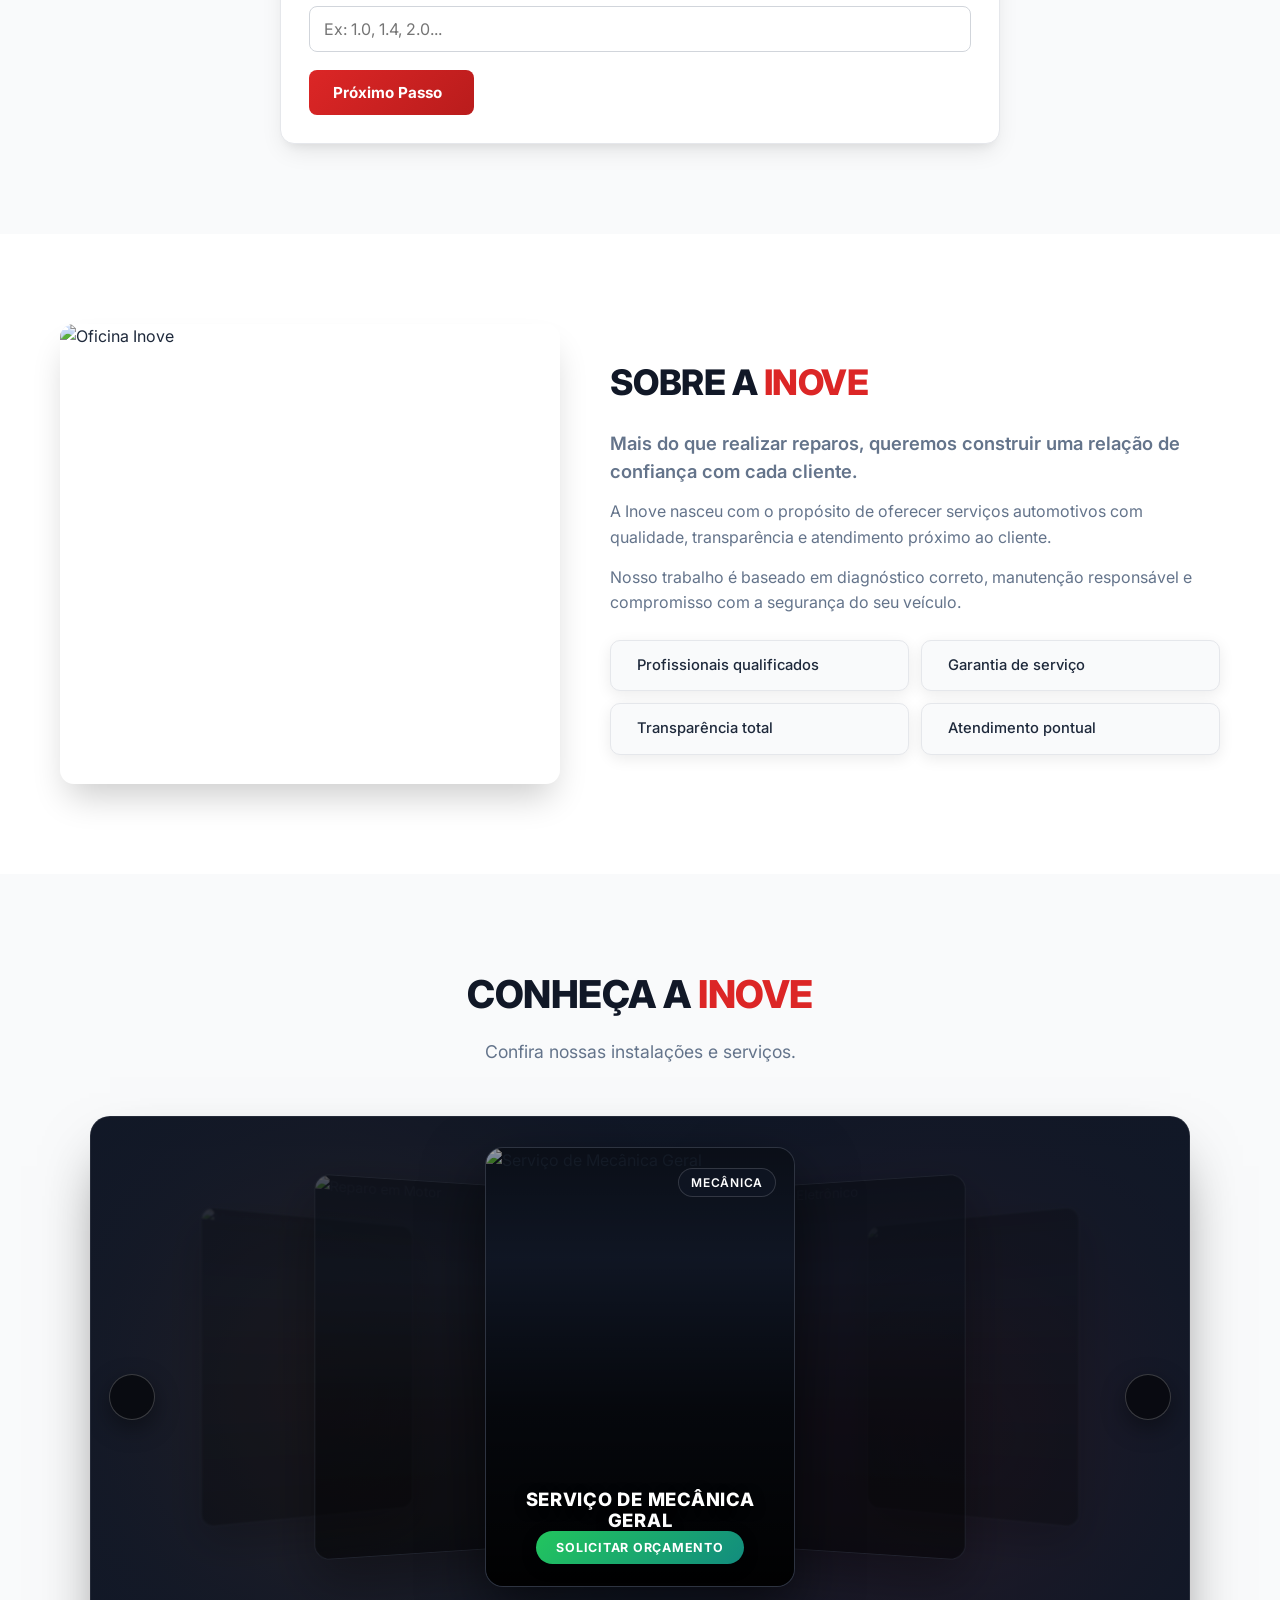
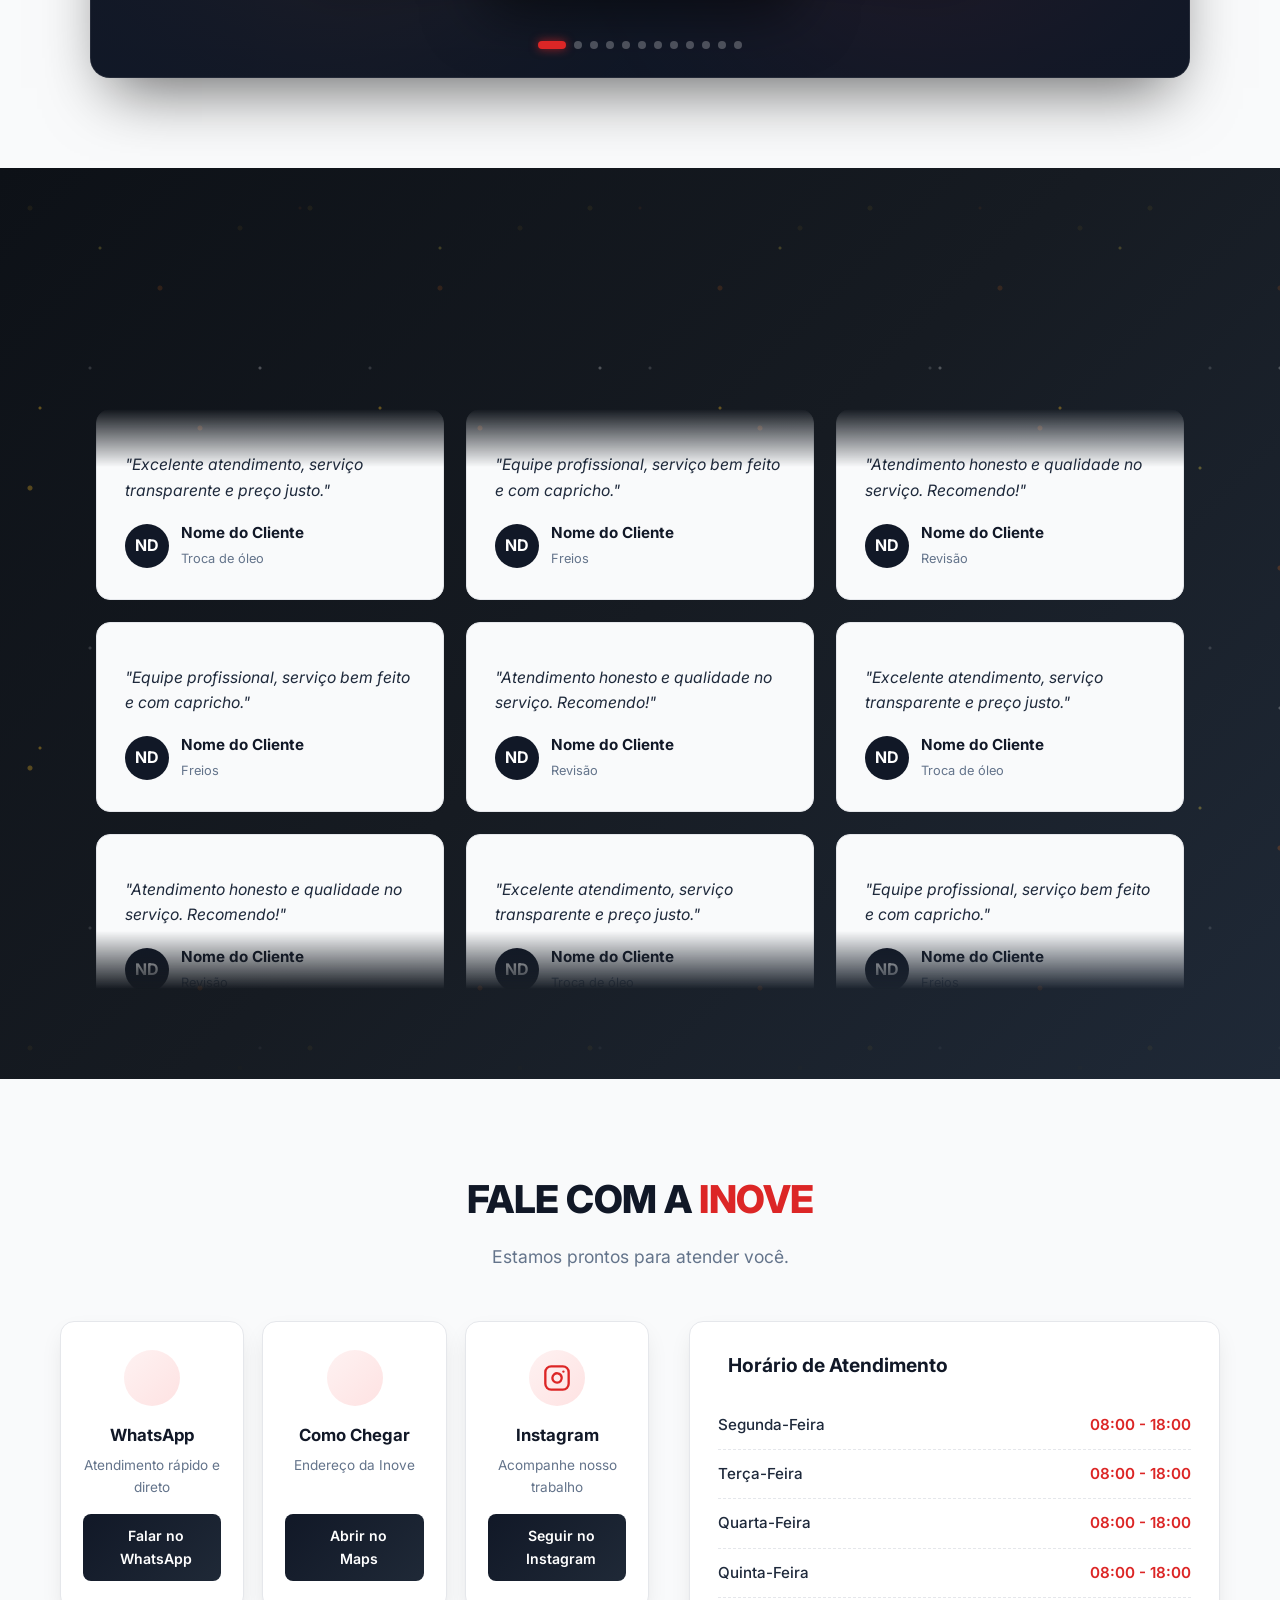
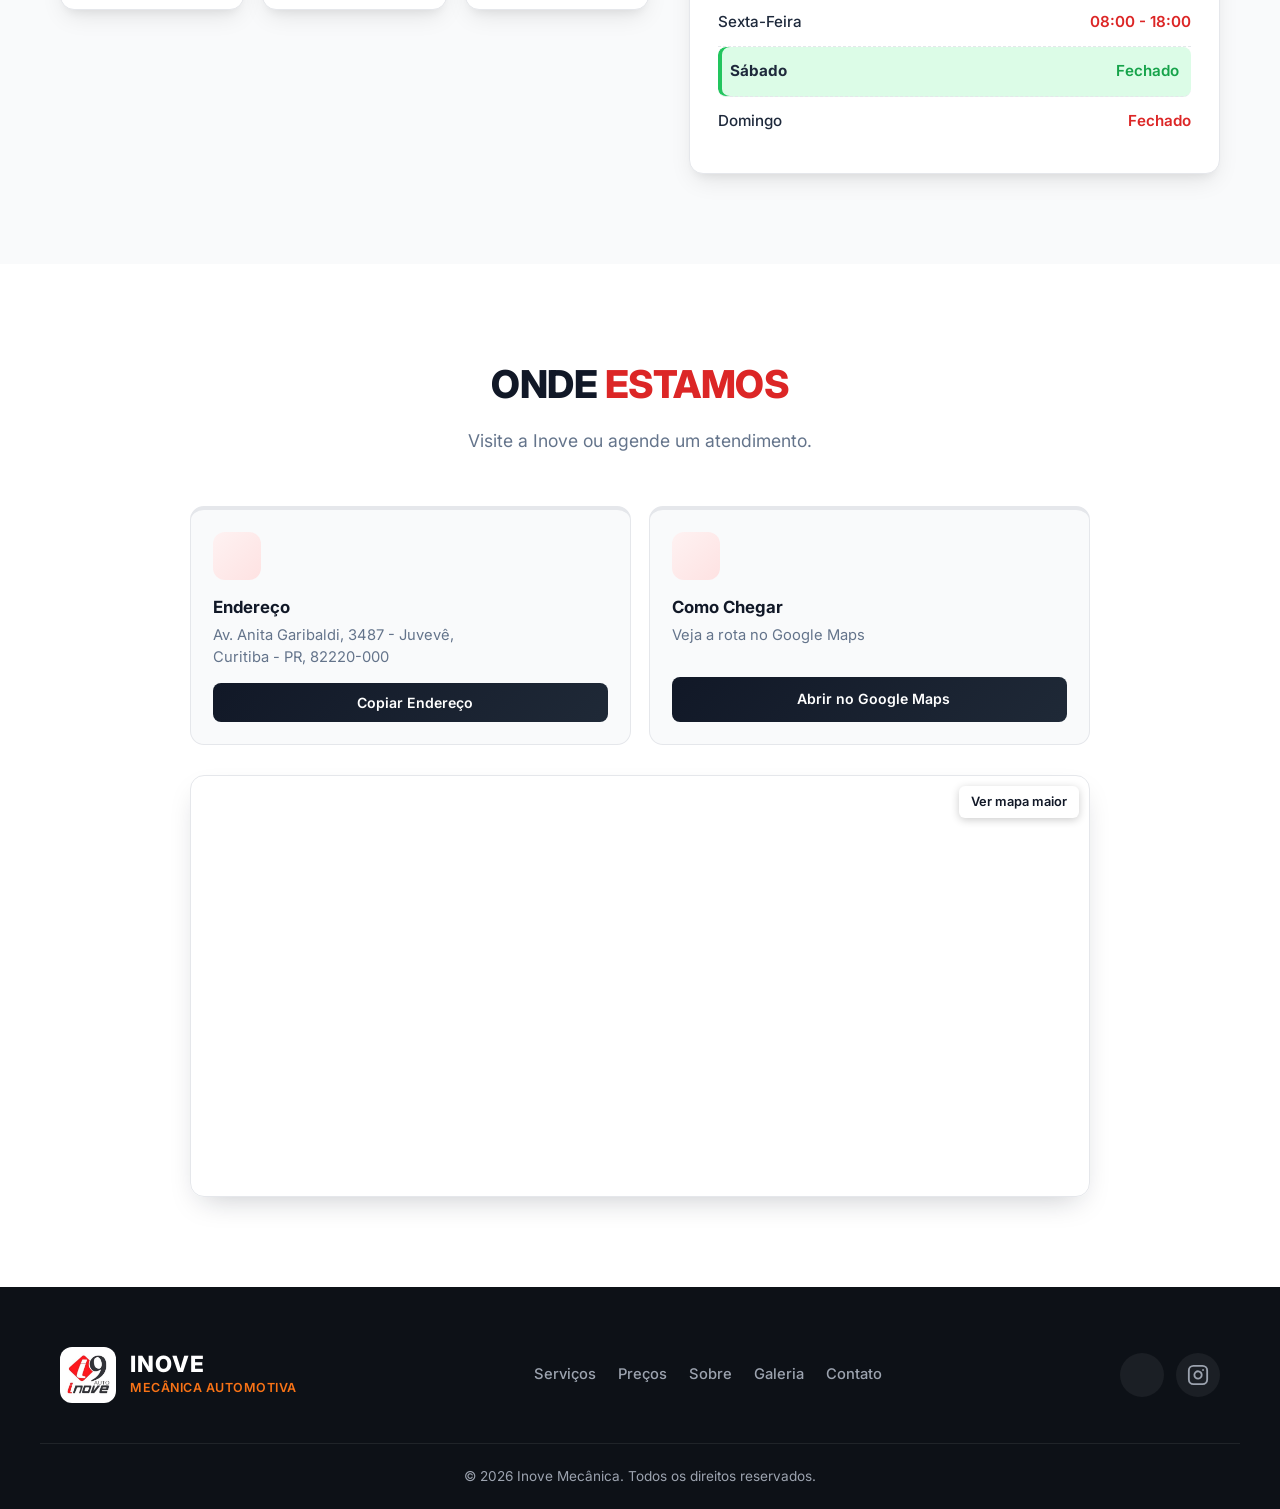
==== commit 9852027e: "Hero: imagem real de fundo full-screen estilo FF Pisos (hero-bg com img + overlay escuro + texto cen" ====
--- a/index.html
+++ b/index.html
@@ -114,36 +114,34 @@
 
   <!-- ======================== HERO ======================== -->
   <section id="inicio" class="hero">
-    <div class="hero-overlay"></div>
+    <!-- Imagem de fundo full-screen -->
+    <div class="hero-bg">
+      <img src="https://images.unsplash.com/photo-1625047509248-ec889cbff17f?auto=format&fit=crop&w=1920&q=80" alt="Oficina mecânica — Inove Mecânica Automotiva">
+    </div>
+
+    <!-- Overlay escuro + brilhos -->
+    <div class="hero-overlay" aria-hidden="true"></div>
     <div class="sparks" aria-hidden="true"></div>
-    <div class="container hero-grid">
-      <div class="hero-text">
-        <div class="hero-badges">
-          <div class="badge"><i data-lucide="check-circle"></i> Diagnóstico Preciso</div>
-          <div class="badge"><i data-lucide="check-circle"></i> Atendimento Transparente</div>
-          <div class="badge"><i data-lucide="check-circle"></i> Profissionais Qualificados</div>
-          <div class="badge"><i data-lucide="check-circle"></i> Preço Justo</div>
-        </div>
-        <h1>MECÂNICA DE CONFIANÇA <span>PARA O SEU CARRO</span></h1>
-        <p>Manutenção, diagnóstico e reparos automotivos com transparência, qualidade e preço justo. Na Inove, seu veículo recebe atenção de profissionais preparados.</p>
-        <div class="hero-buttons">
-          <a href="#" class="btn-cta-hero" id="btnHeroWhatsApp">
-            <i data-lucide="message-circle"></i> Agendar Serviço
-          </a>
-          <a href="#" class="btn-cta-secondary" id="btnHeroOrcamento">
-            <i data-lucide="file-text"></i> Solicitar Orçamento
-          </a>
-        </div>
-      </div>
-      <div class="hero-image-wrapper">
-        <div class="hero-image-container">
-          <img src="https://images.unsplash.com/photo-1625047509248-ec889cbff17f?auto=format&fit=crop&w=800&q=80" alt="Mecânico trabalhando em veículo" class="hero-image" fetchpriority="high">
-          <div class="hero-image-badge">
-            <i data-lucide="shield-check"></i>
-            <div>
-              <strong>Qualidade Garantida</strong>
-              <span>Profissionais certificados</span>
-            </div>
+
+    <!-- Conteudo sobreposto -->
+    <div class="hero-content">
+      <div class="container">
+        <div class="hero-text">
+          <div class="hero-badges">
+            <div class="badge"><i data-lucide="check-circle"></i> Diagnóstico Preciso</div>
+            <div class="badge"><i data-lucide="check-circle"></i> Atendimento Transparente</div>
+            <div class="badge"><i data-lucide="check-circle"></i> Profissionais Qualificados</div>
+            <div class="badge"><i data-lucide="check-circle"></i> Preço Justo</div>
+          </div>
+          <h1>MECÂNICA DE CONFIANÇA <span>PARA O SEU CARRO</span></h1>
+          <p>Manutenção, diagnóstico e reparos automotivos com transparência, qualidade e preço justo. Na Inove, seu veículo recebe atenção de profissionais preparados.</p>
+          <div class="hero-buttons">
+            <a href="#" class="btn-cta-hero" id="btnHeroWhatsApp">
+              <i data-lucide="message-circle"></i> Agendar Serviço
+            </a>
+            <a href="#" class="btn-cta-secondary" id="btnHeroOrcamento">
+              <i data-lucide="file-text"></i> Solicitar Orçamento
+            </a>
           </div>
         </div>
       </div>
--- a/assets/css/style.css
+++ b/assets/css/style.css
@@ -75,10 +75,6 @@
   animation: heroUp 0.8s ease-out both;
 }
 
-.hero-image-wrapper {
-  animation: heroUp 0.9s ease-out 0.2s both;
-}
-
 @keyframes heroUp {
   from {
     opacity: 0;
@@ -315,20 +311,44 @@
    ========================================================================== */
 
 .hero {
-  background: linear-gradient(135deg, #0d1117 0%, #161b22 50%, #1f2937 100%);
   color: var(--white);
   padding: 150px 0 70px;
+  min-height: 100vh;
+  display: flex;
+  align-items: center;
+  justify-content: center;
   position: relative;
   overflow: hidden;
+}
+
+.hero-bg {
+  position: absolute;
+  inset: 0;
+  z-index: 0;
+}
+
+.hero-bg img {
+  width: 100%;
+  height: 100%;
+  object-fit: cover;
+  object-position: center;
+}
+
+.hero-content {
+  position: relative;
+  z-index: 3;
+  width: 100%;
 }
 
 .hero-overlay {
   position: absolute;
   inset: 0;
   background:
+    linear-gradient(180deg, rgba(0,0,0,0.5) 0%, rgba(0,0,0,0.6) 50%, rgba(0,0,0,0.75) 100%),
     radial-gradient(circle at 20% 50%, rgba(220, 38, 38, 0.08) 0%, transparent 50%),
     radial-gradient(circle at 90% 20%, rgba(249, 115, 22, 0.06) 0%, transparent 40%);
   pointer-events: none;
+  z-index: 1;
 }
 
 /* ==========================================================================
@@ -395,17 +415,15 @@
   }
 }
 
-.hero-grid {
-  display: grid;
-  grid-template-columns: 1.1fr 0.9fr;
-  gap: 50px;
-  align-items: center;
-  position: relative;
-  z-index: 2;
+.hero-text {
+  text-align: center;
+  max-width: 800px;
+  margin: 0 auto;
+  animation: heroUp 0.8s ease-out both;
 }
 
 .hero-text h1 {
-  font-size: 3rem;
+  font-size: 3.2rem;
   font-weight: 900;
   line-height: 1.15;
   margin-bottom: 20px;
@@ -418,10 +436,12 @@
 }
 
 .hero-text p {
-  font-size: 1.1rem;
-  color: #9ca3af;
+  font-size: 1.15rem;
+  color: #d1d5db;
   margin-bottom: 30px;
-  max-width: 540px;
+  max-width: 600px;
+  margin-left: auto;
+  margin-right: auto;
 }
 
 .hero-badges {
@@ -429,6 +449,7 @@
   gap: 12px;
   margin-bottom: 30px;
   flex-wrap: wrap;
+  justify-content: center;
 }
 
 .badge {
@@ -455,6 +476,7 @@
   display: flex;
   gap: 16px;
   flex-wrap: wrap;
+  justify-content: center;
 }
 
 .btn-cta-hero {
@@ -496,62 +518,6 @@
   border-color: var(--white);
   background: rgba(255, 255, 255, 0.08);
   transform: translateY(-3px);
-}
-
-.hero-image-wrapper {
-  position: relative;
-}
-
-.hero-image-container {
-  position: relative;
-  border-radius: var(--radius);
-  overflow: hidden;
-  box-shadow: 0 25px 60px rgba(0, 0, 0, 0.5);
-  border: 1px solid rgba(255, 255, 255, 0.1);
-}
-
-.hero-image {
-  width: 100%;
-  height: 420px;
-  object-fit: cover;
-  display: block;
-  transition: transform 0.6s ease;
-}
-
-.hero-image-container:hover .hero-image {
-  transform: scale(1.05);
-}
-
-.hero-image-badge {
-  position: absolute;
-  bottom: 20px;
-  left: 20px;
-  background: rgba(17, 24, 39, 0.9);
-  backdrop-filter: blur(8px);
-  padding: 14px 18px;
-  border-radius: 12px;
-  display: flex;
-  align-items: center;
-  gap: 12px;
-  border: 1px solid rgba(255, 255, 255, 0.1);
-  animation: floatBadge 4s ease-in-out infinite;
-}
-
-.hero-image-badge i {
-  color: var(--whatsapp);
-  width: 28px;
-  height: 28px;
-}
-
-.hero-image-badge strong {
-  display: block;
-  font-size: 0.9rem;
-  color: var(--white);
-}
-
-.hero-image-badge span {
-  font-size: 0.75rem;
-  color: #9ca3af;
 }
 
 /* ==========================================================================
@@ -2310,11 +2276,6 @@
    ========================================================================== */
 
 @media (max-width: 1000px) {
-  .hero-grid {
-    grid-template-columns: 1fr;
-    gap: 40px;
-  }
-
   .hero-text {
     text-align: center;
   }
@@ -2327,11 +2288,6 @@
   .hero-badges,
   .hero-buttons {
     justify-content: center;
-  }
-
-  .hero-image-wrapper {
-    max-width: 560px;
-    margin: 0 auto;
   }
 
   .sobre-grid {
@@ -2454,10 +2410,6 @@
     font-size: 1.9rem;
   }
 
-  .hero-image {
-    height: 280px;
-  }
-
   .section-title h2 {
     font-size: 1.7rem;
   }
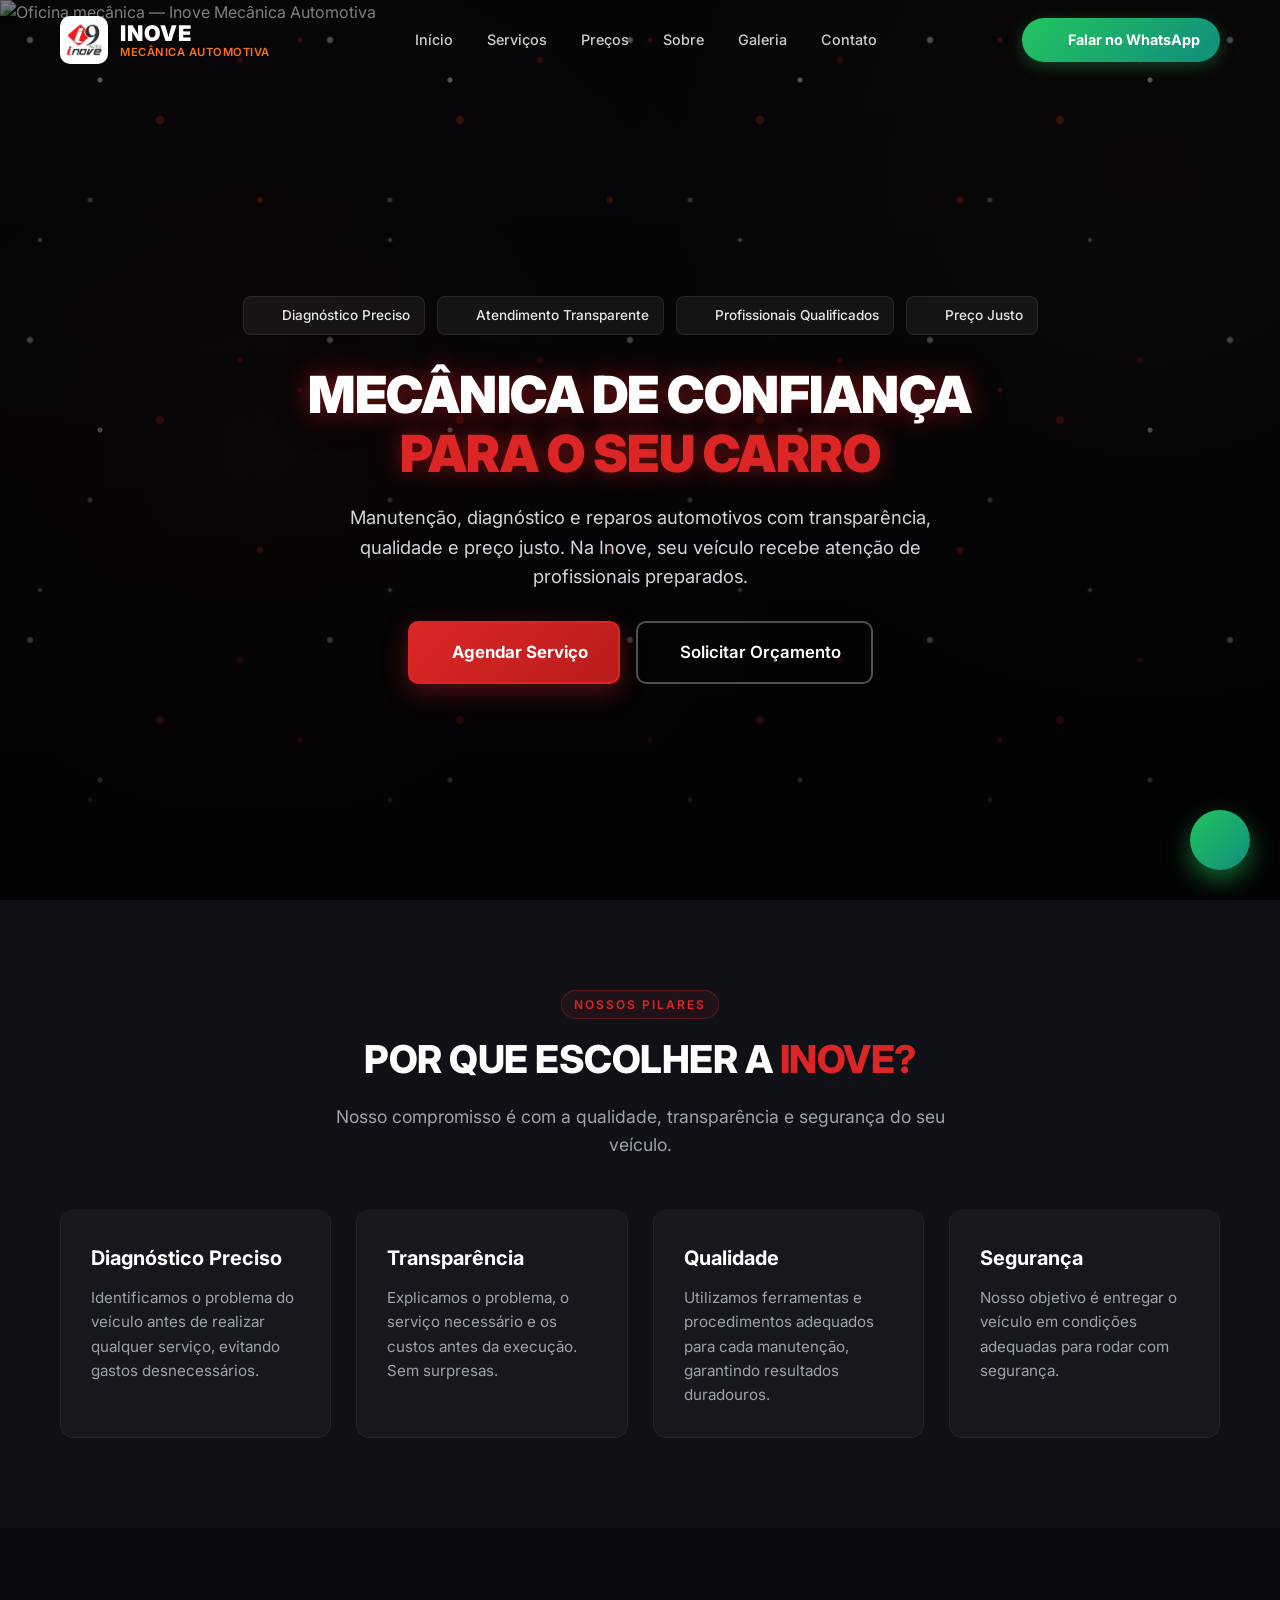
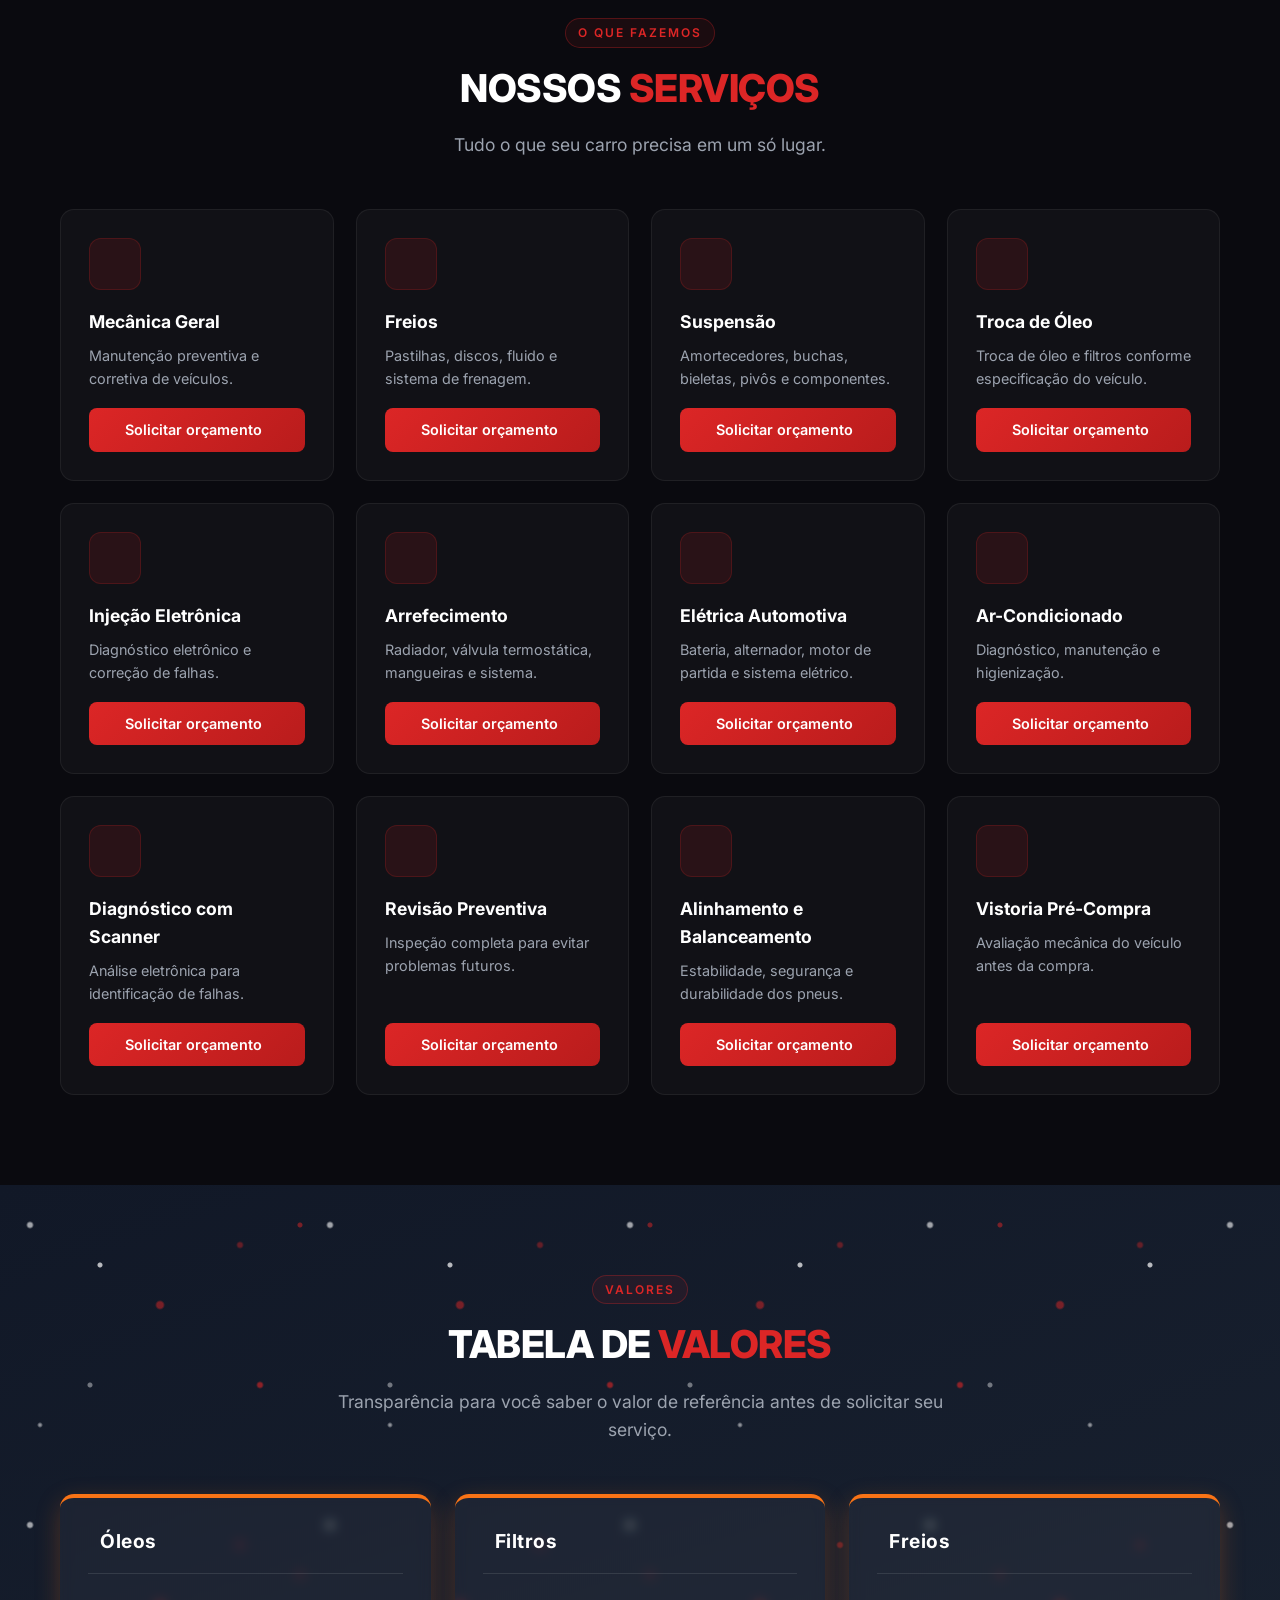
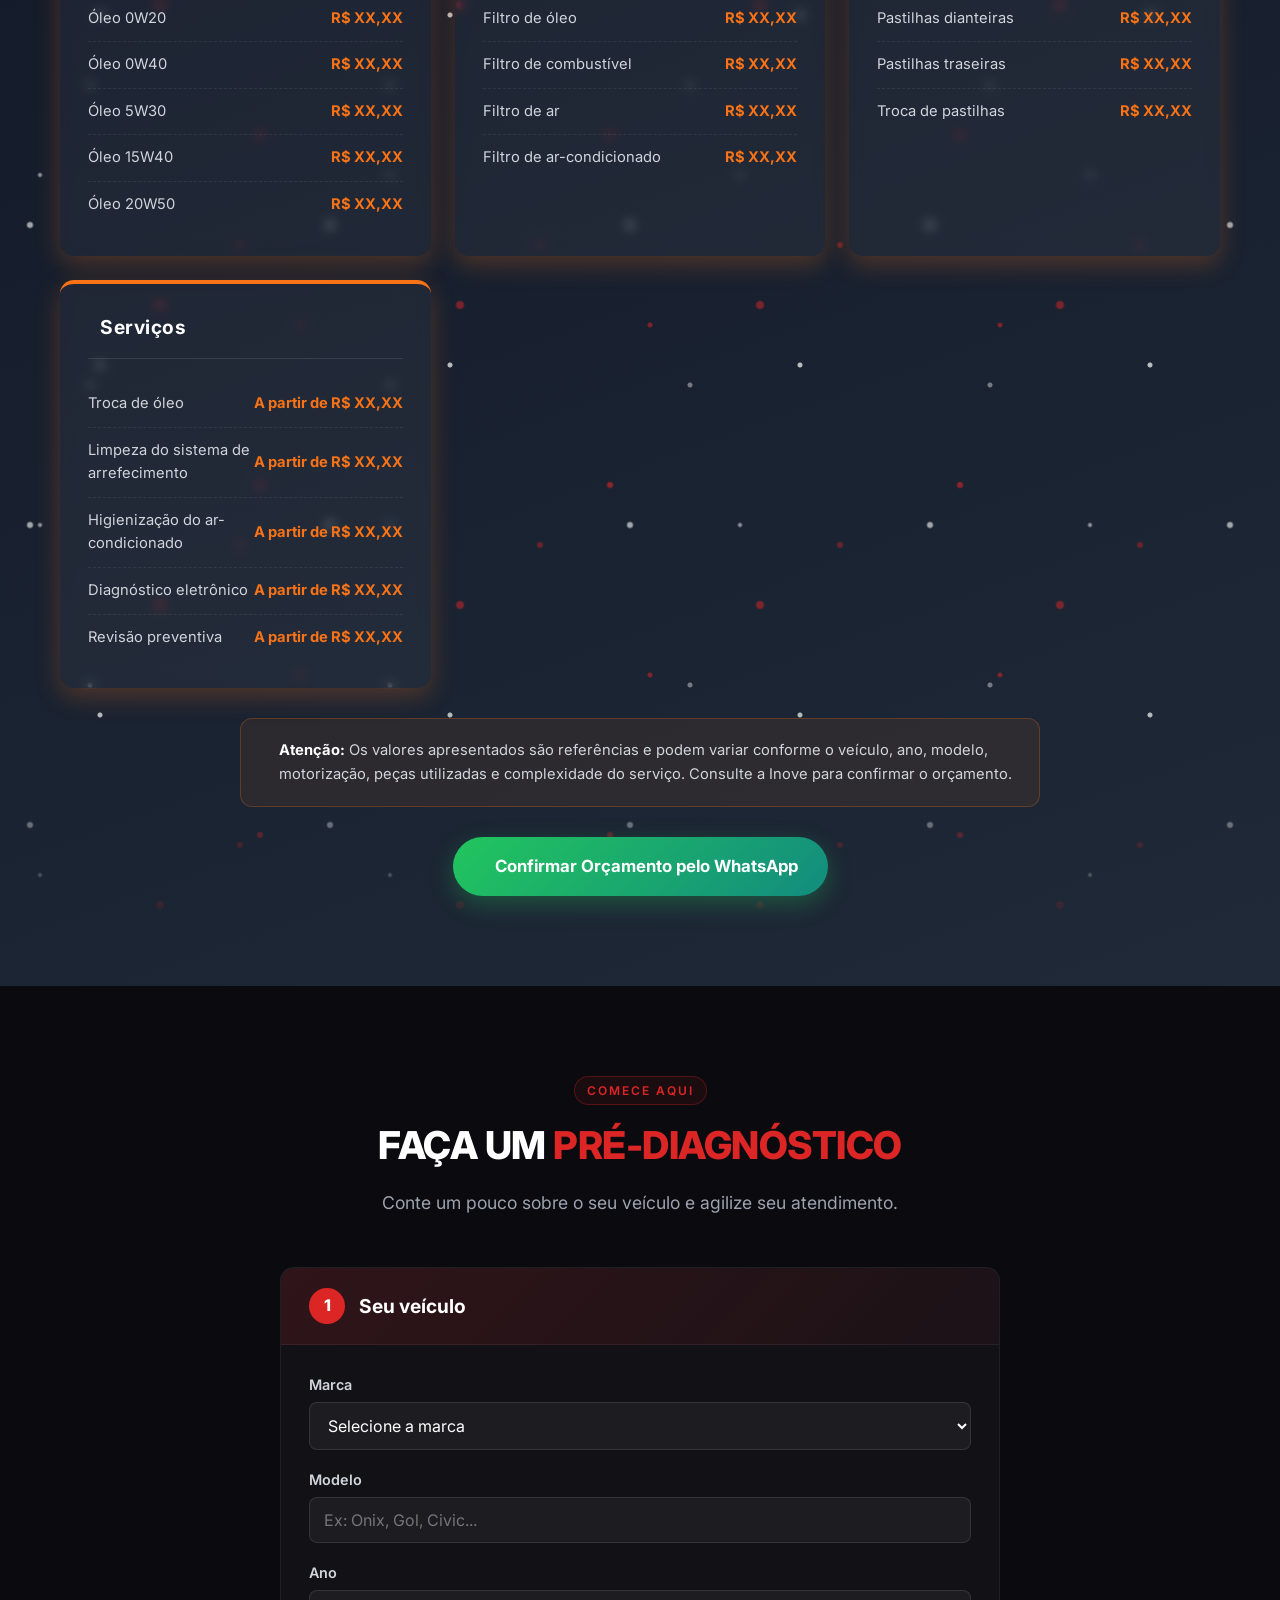
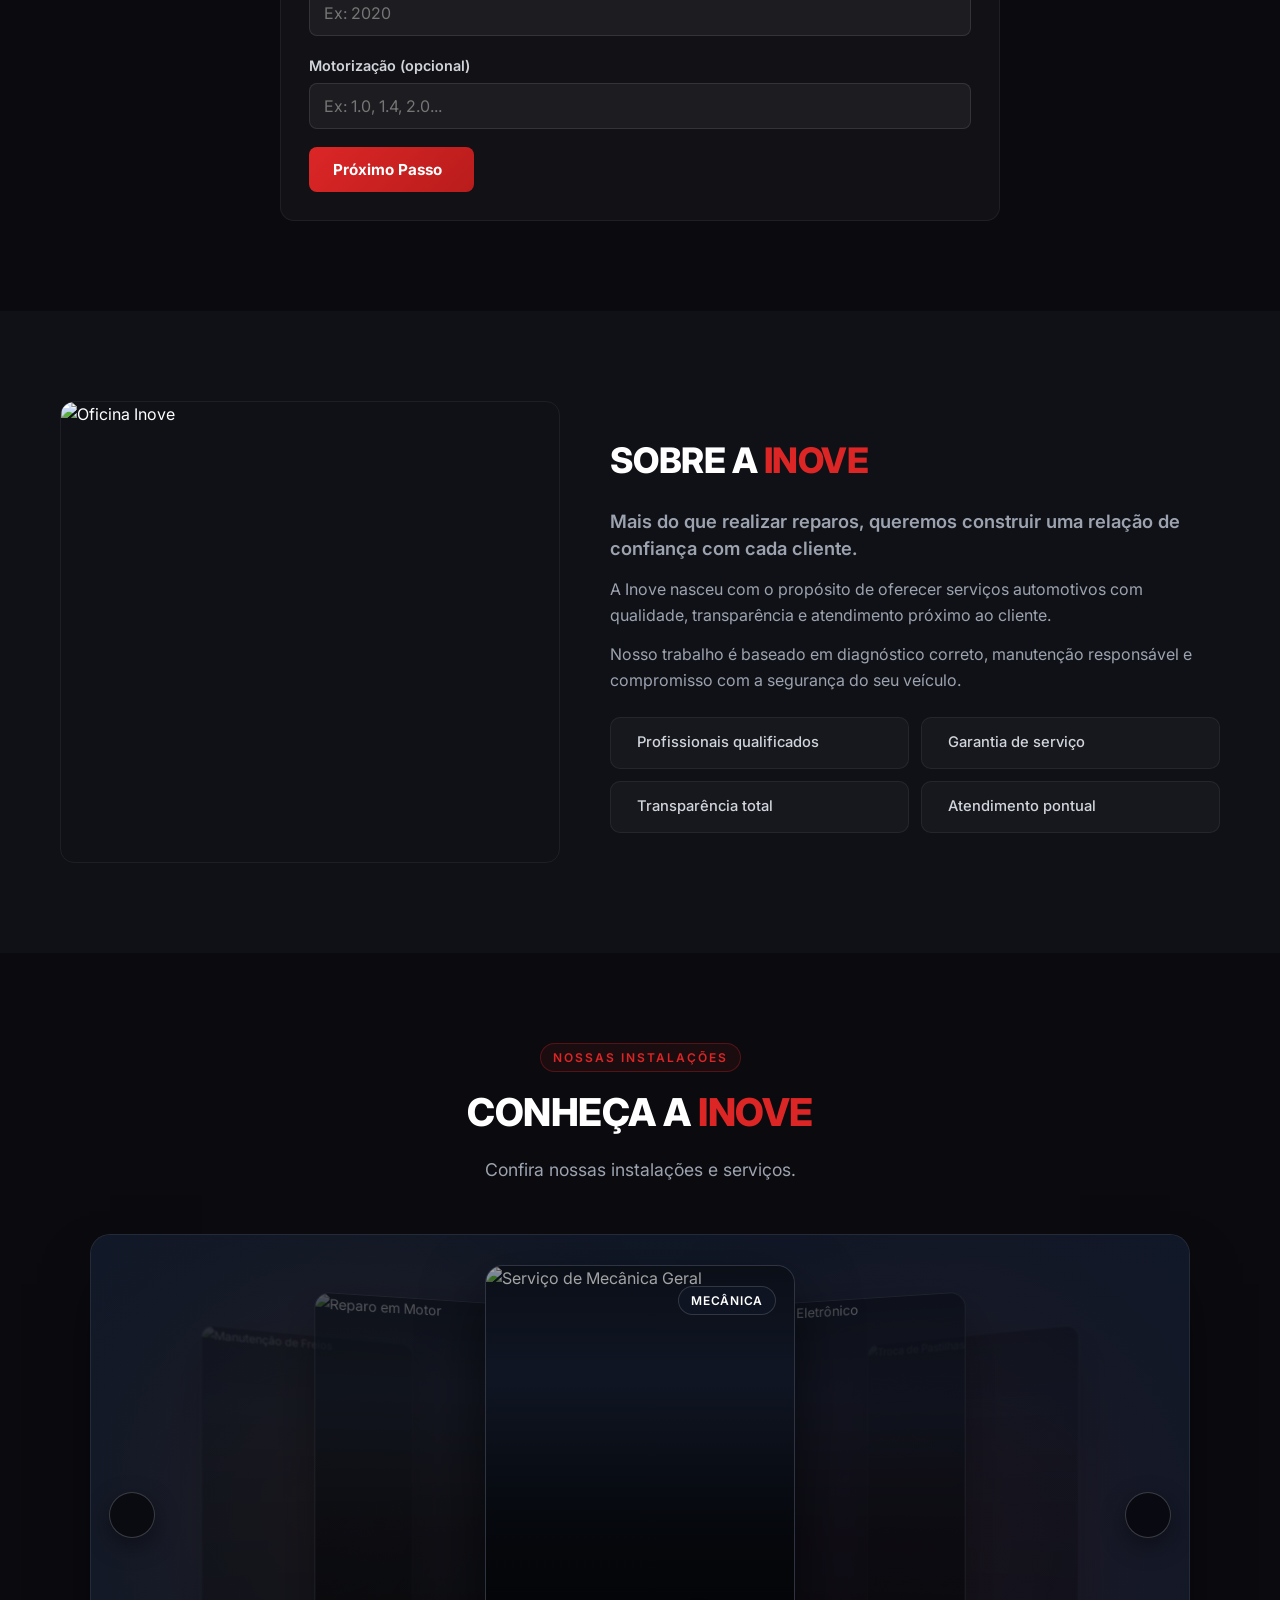
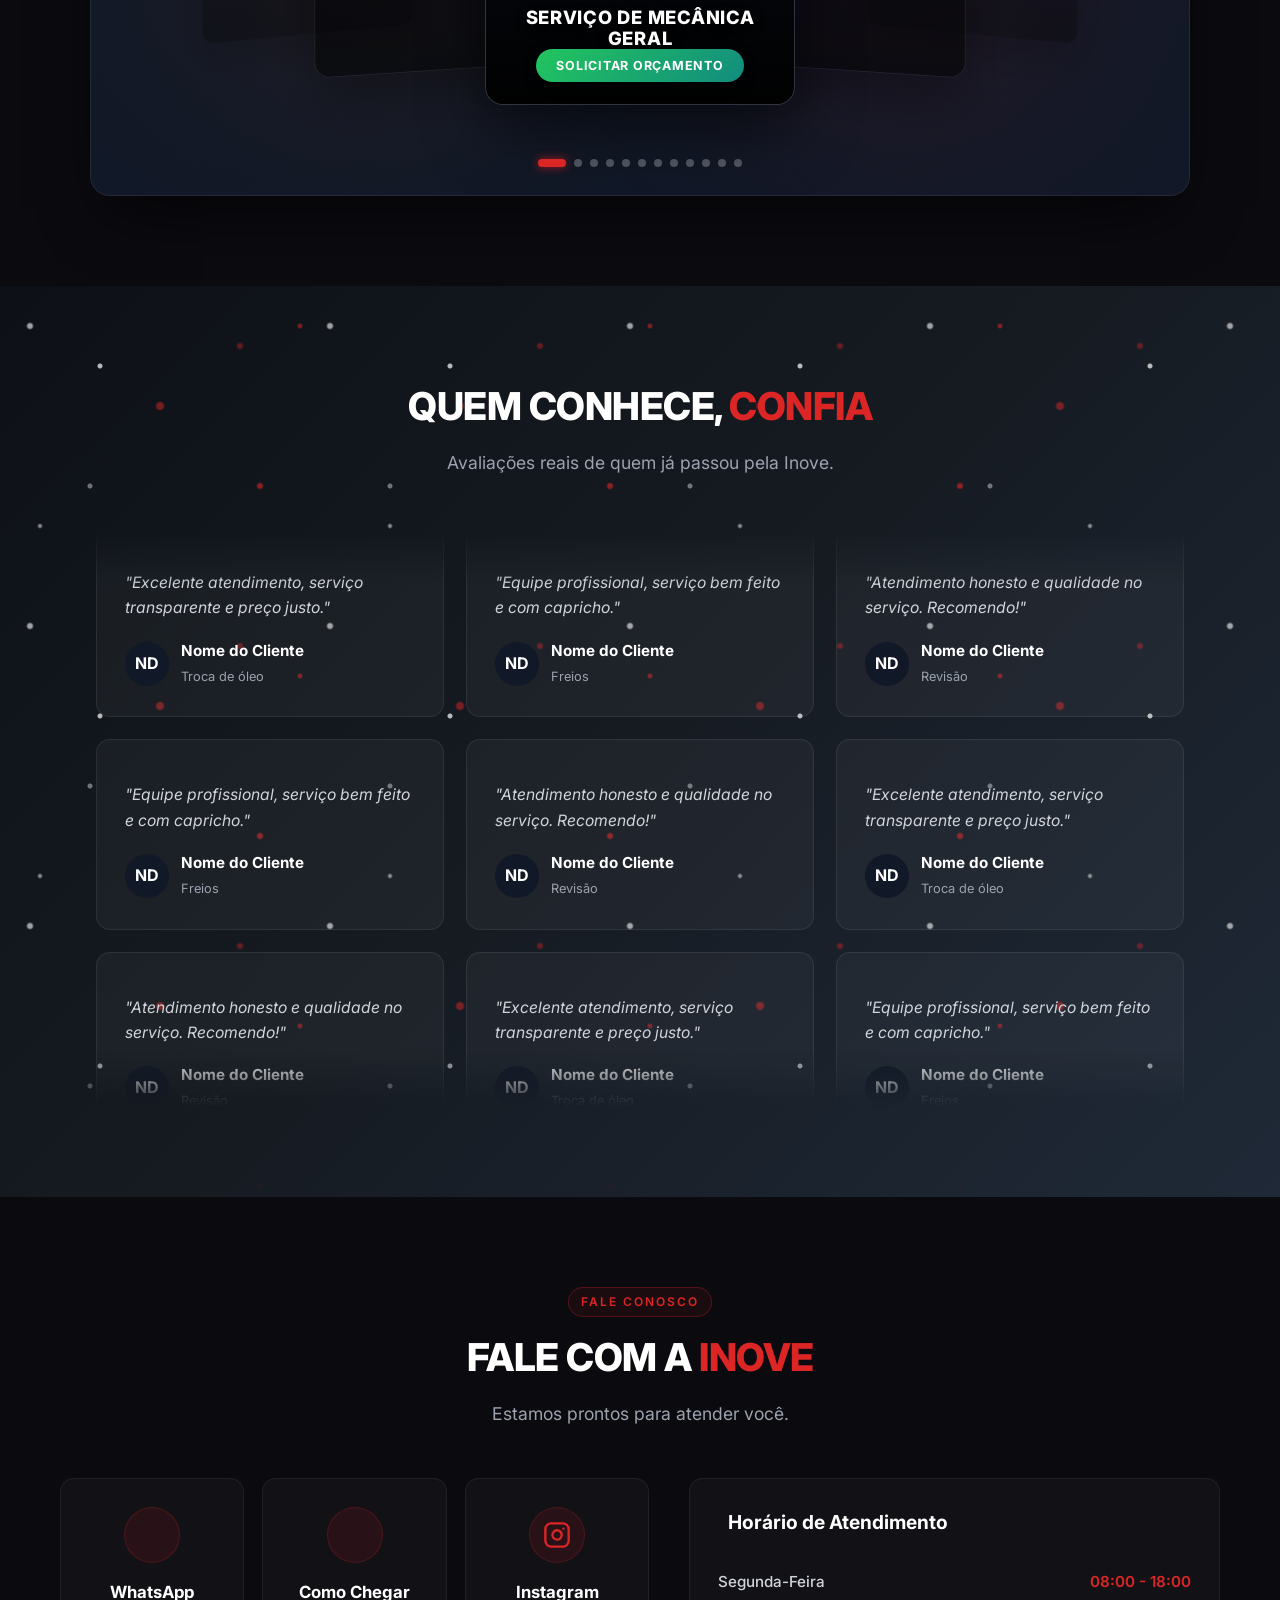
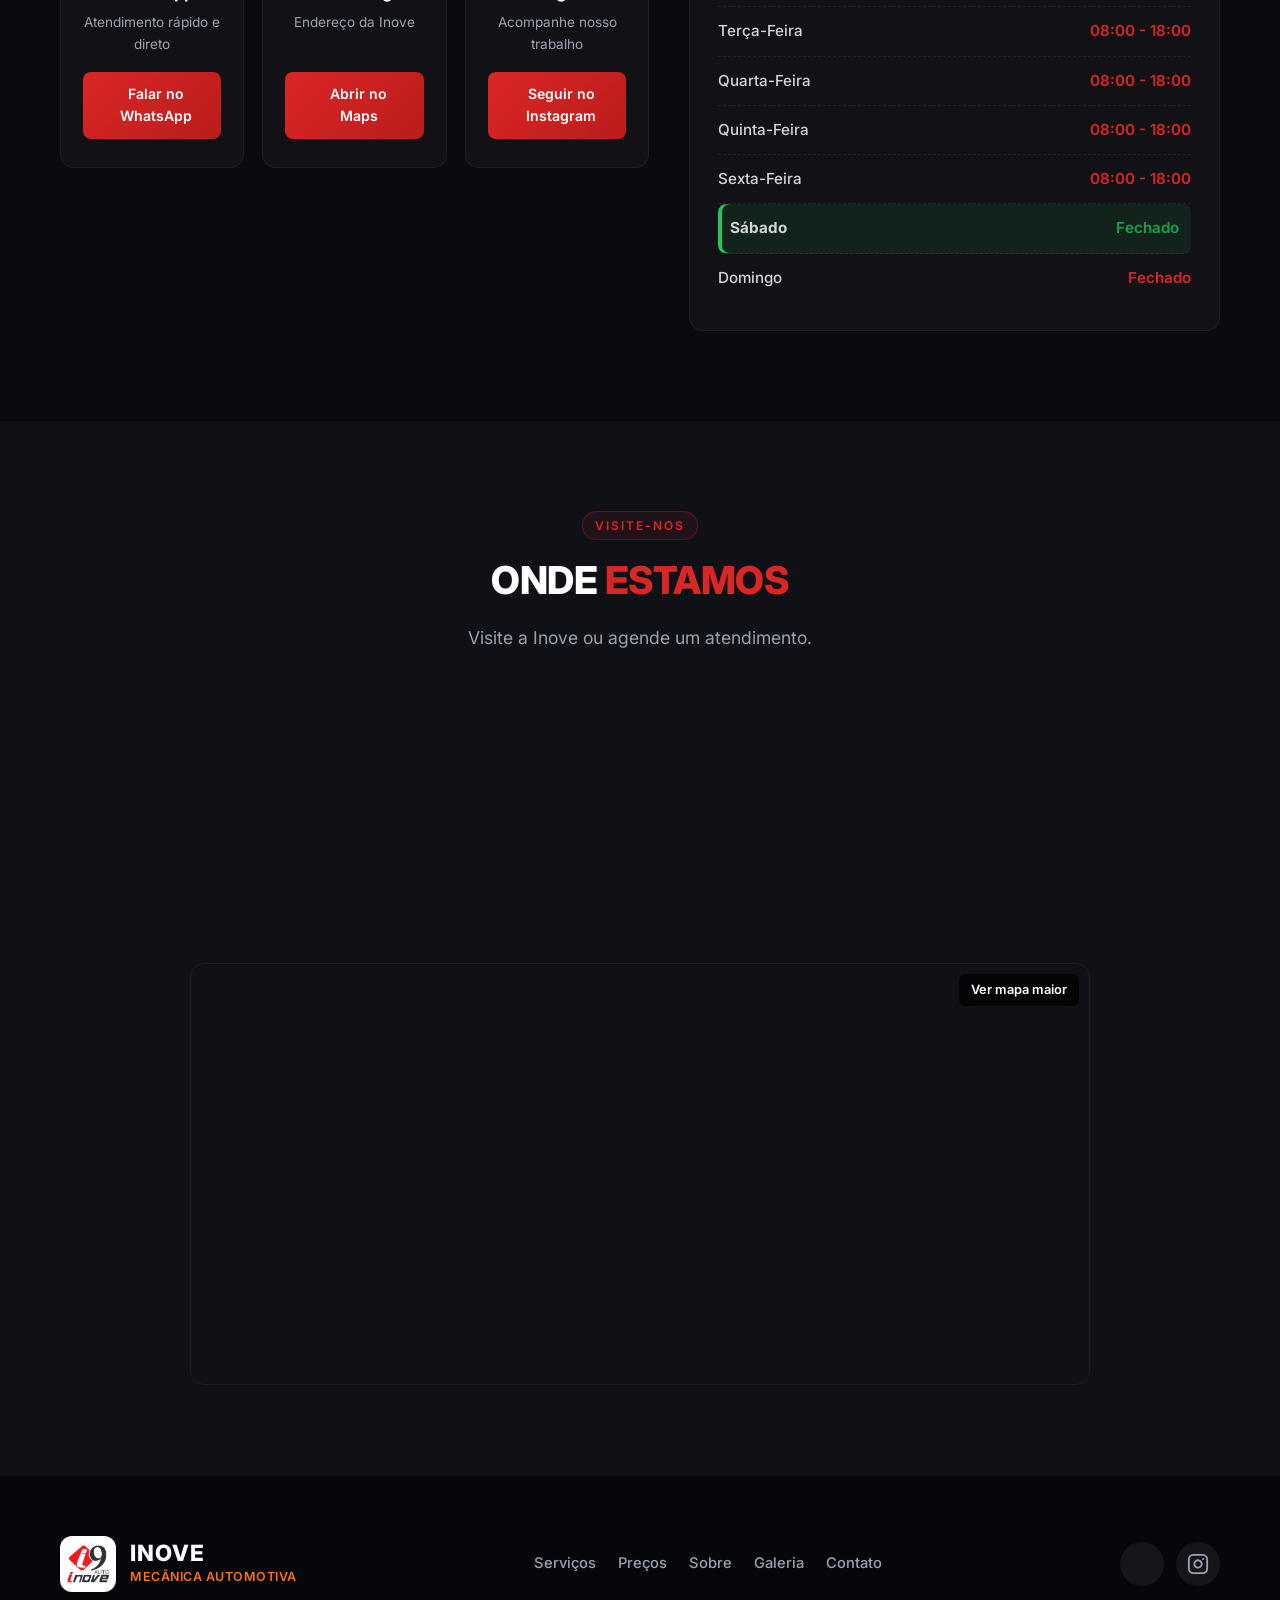
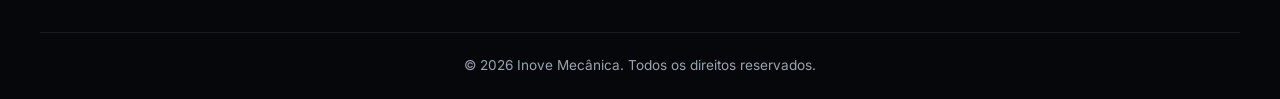
==== commit 7d42f107: "feat: dark theme + reveal animations + eyebrow labels - Transform all sections (except hero + quem-c" ====
--- a/index.html
+++ b/index.html
@@ -152,26 +152,27 @@
   <section id="diferenciais" class="section-diferenciais">
     <div class="container">
       <div class="section-title">
+        <span class="section-eyebrow">Nossos Pilares</span>
         <h2>POR QUE ESCOLHER A <span>INOVE?</span></h2>
         <p>Nosso compromisso é com a qualidade, transparência e segurança do seu veículo.</p>
       </div>
       <div class="pillars-grid">
-        <div class="pillar-card fade-up">
+        <div class="pillar-card reveal-scale">
           <div class="pillar-icon"><i data-lucide="scan-search"></i></div>
           <h3>Diagnóstico Preciso</h3>
           <p>Identificamos o problema do veículo antes de realizar qualquer serviço, evitando gastos desnecessários.</p>
         </div>
-        <div class="pillar-card fade-up" style="animation-delay: 0.1s;">
+        <div class="pillar-card reveal-scale">
           <div class="pillar-icon"><i data-lucide="eye"></i></div>
           <h3>Transparência</h3>
           <p>Explicamos o problema, o serviço necessário e os custos antes da execução. Sem surpresas.</p>
         </div>
-        <div class="pillar-card fade-up" style="animation-delay: 0.2s;">
+        <div class="pillar-card reveal-scale">
           <div class="pillar-icon"><i data-lucide="badge-check"></i></div>
           <h3>Qualidade</h3>
           <p>Utilizamos ferramentas e procedimentos adequados para cada manutenção, garantindo resultados duradouros.</p>
         </div>
-        <div class="pillar-card fade-up" style="animation-delay: 0.3s;">
+        <div class="pillar-card reveal-scale">
           <div class="pillar-icon"><i data-lucide="shield"></i></div>
           <h3>Segurança</h3>
           <p>Nosso objetivo é entregar o veículo em condições adequadas para rodar com segurança.</p>
@@ -184,6 +185,7 @@
   <section id="servicos" class="section-servicos">
     <div class="container">
       <div class="section-title">
+        <span class="section-eyebrow">O Que Fazemos</span>
         <h2>NOSSOS <span>SERVIÇOS</span></h2>
         <p>Tudo o que seu carro precisa em um só lugar.</p>
       </div>
@@ -198,6 +200,7 @@
     <div class="sparks" aria-hidden="true"></div>
     <div class="container">
       <div class="section-title">
+        <span class="section-eyebrow">Valores</span>
         <h2>TABELA DE <span>VALORES</span></h2>
         <p>Transparência para você saber o valor de referência antes de solicitar seu serviço.</p>
       </div>
@@ -223,6 +226,7 @@
   <section id="pre-diagnostico" class="section-pre-diagnostico">
     <div class="container">
       <div class="section-title">
+        <span class="section-eyebrow">Comece Aqui</span>
         <h2>FAÇA UM <span>PRÉ-DIAGNÓSTICO</span></h2>
         <p>Conte um pouco sobre o seu veículo e agilize seu atendimento.</p>
       </div>
@@ -346,10 +350,10 @@
   <section id="sobre" class="section-sobre">
     <div class="container">
       <div class="sobre-grid">
-        <div class="sobre-image fade-up">
+        <div class="sobre-image reveal-left">
           <img src="https://images.unsplash.com/photo-1625047509248-ec889cbff17f?auto=format&fit=crop&w=800&q=80" alt="Oficina Inove" loading="lazy">
         </div>
-        <div class="sobre-text fade-up" style="animation-delay: 0.2s;">
+        <div class="sobre-text reveal-right">
           <h2>SOBRE A <span>INOVE</span></h2>
           <p class="sobre-highlight">Mais do que realizar reparos, queremos construir uma relação de confiança com cada cliente.</p>
           <p>A Inove nasceu com o propósito de oferecer serviços automotivos com qualidade, transparência e atendimento próximo ao cliente.</p>
@@ -381,6 +385,7 @@
   <section id="galeria" class="section-galeria">
     <div class="container">
       <div class="section-title">
+        <span class="section-eyebrow">Nossas Instalações</span>
         <h2>CONHEÇA A <span>INOVE</span></h2>
         <p>Confira nossas instalações e serviços.</p>
       </div>
@@ -425,13 +430,14 @@
   <section id="contato" class="section-contato">
     <div class="container">
       <div class="section-title">
+        <span class="section-eyebrow">Fale Conosco</span>
         <h2>FALE COM A <span>INOVE</span></h2>
         <p>Estamos prontos para atender você.</p>
       </div>
 
       <div class="contato-grid">
         <div class="contato-cards">
-          <div class="contato-card fade-up">
+          <div class="contato-card reveal-scale">
             <div class="contato-card-icon"><i data-lucide="message-circle"></i></div>
             <h3>WhatsApp</h3>
             <p>Atendimento rápido e direto</p>
@@ -439,7 +445,7 @@
               <i data-lucide="phone"></i> Falar no WhatsApp
             </a>
           </div>
-          <div class="contato-card fade-up" style="animation-delay: 0.1s;">
+          <div class="contato-card reveal-scale">
             <div class="contato-card-icon"><i data-lucide="map-pin"></i></div>
             <h3>Como Chegar</h3>
             <p>Endereço da Inove</p>
@@ -447,7 +453,7 @@
               <i data-lucide="navigation"></i> Abrir no Maps
             </a>
           </div>
-          <div class="contato-card fade-up" style="animation-delay: 0.2s;">
+          <div class="contato-card reveal-scale">
             <div class="contato-card-icon">
               <svg class="icon-instagram" viewBox="0 0 24 24" fill="none" stroke="currentColor" stroke-width="2" stroke-linecap="round" stroke-linejoin="round" aria-hidden="true"><rect width="20" height="20" x="2" y="2" rx="5" ry="5"></rect><path d="M16 11.37A4 4 0 1 1 12.63 8 4 4 0 0 1 16 11.37z"></path><line x1="17.5" x2="17.51" y1="6.5" y2="6.5"></line></svg>
             </div>
@@ -459,7 +465,7 @@
           </div>
         </div>
 
-        <div class="contato-info fade-up" style="animation-delay: 0.3s;">
+        <div class="contato-info reveal-right">
           <div class="horarios-card">
             <h3><i data-lucide="clock"></i> Horário de Atendimento</h3>
             <div class="horarios-list" id="horariosList">
@@ -475,12 +481,13 @@
   <section id="localizacao" class="section-localizacao">
     <div class="container">
       <div class="section-title">
+        <span class="section-eyebrow">Visite-nos</span>
         <h2>ONDE <span>ESTAMOS</span></h2>
         <p>Visite a Inove ou agende um atendimento.</p>
       </div>
 
       <div class="map-info">
-        <div class="map-address-card">
+        <div class="map-address-card reveal-left">
           <div class="map-address-icon"><i data-lucide="map-pin"></i></div>
           <div class="map-address-text">
             <h3>Endereço</h3>
@@ -490,7 +497,7 @@
             <i data-lucide="copy"></i> <span class="copy-label">Copiar Endereço</span>
           </button>
         </div>
-        <div class="map-address-card map-address-cta">
+        <div class="map-address-card map-address-cta reveal-right">
           <div class="map-address-icon"><i data-lucide="navigation"></i></div>
           <div class="map-address-text">
             <h3>Como Chegar</h3>
--- a/assets/css/style.css
+++ b/assets/css/style.css
@@ -29,8 +29,8 @@
 }
 
 body {
-  background: var(--white);
-  color: var(--text-dark);
+  background: #0a0a0f;
+  color: var(--white);
   line-height: 1.6;
   overflow-x: hidden;
 }
@@ -54,20 +54,74 @@
 }
 
 /* ==========================================================================
-   ANIMAÇÕES
+   ANIMAÇÕES (scroll reveal)
    ========================================================================== */
+
+.reveal,
+.fade-up,
+.reveal-left,
+.reveal-right,
+.reveal-scale {
+  opacity: 0;
+  transition: opacity 0.7s cubic-bezier(0.2, 0.6, 0.2, 1),
+              transform 0.7s cubic-bezier(0.2, 0.6, 0.2, 1);
+}
 
 .reveal,
 .fade-up {
-  opacity: 0;
-  transform: translateY(28px);
-  transition: opacity 0.7s ease, transform 0.7s ease;
+  transform: translateY(30px);
+}
+
+.reveal-left {
+  transform: translateX(-40px);
+}
+
+.reveal-right {
+  transform: translateX(40px);
+}
+
+.reveal-scale {
+  transform: scale(0.95);
 }
 
 .reveal.visible,
-.fade-up.visible {
+.fade-up.visible,
+.reveal-left.visible,
+.reveal-right.visible,
+.reveal-scale.visible {
   opacity: 1;
-  transform: translateY(0);
+  transform: none;
+}
+
+/* Section eyebrow (label acima do titulo) */
+.section-eyebrow {
+  display: inline-block;
+  font-size: 0.75rem;
+  font-weight: 600;
+  text-transform: uppercase;
+  letter-spacing: 2px;
+  color: var(--secondary);
+  margin-bottom: 10px;
+  padding: 4px 12px;
+  border: 1px solid rgba(220, 38, 38, 0.3);
+  border-radius: 20px;
+  background: rgba(220, 38, 38, 0.08);
+}
+
+/* Section backgrounds alternados */
+.section-dark {
+  background: #0f1117;
+}
+
+.section-darker {
+  background: #080a0f;
+}
+
+.section-glass {
+  background: rgba(15, 17, 23, 0.6);
+  backdrop-filter: blur(10px);
+  border-top: 1px solid rgba(255, 255, 255, 0.04);
+  border-bottom: 1px solid rgba(255, 255, 255, 0.04);
 }
 
 /* Animação de entrada do hero (ao carregar a página) */
@@ -103,8 +157,6 @@
 
 header {
   background: transparent;
-  -webkit-backdrop-filter: blur(14px) saturate(1.3);
-  backdrop-filter: blur(14px) saturate(1.3);
   color: var(--white);
   position: fixed;
   top: 0;
@@ -139,6 +191,8 @@
 }
 
 header.glass {
+  -webkit-backdrop-filter: blur(14px) saturate(1.3);
+  backdrop-filter: blur(14px) saturate(1.3);
   box-shadow: 0 8px 32px rgba(0, 0, 0, 0.22);
 }
 
@@ -332,6 +386,16 @@
   height: 100%;
   object-fit: cover;
   object-position: center;
+  animation: heroZoom 20s ease-in-out infinite alternate;
+}
+
+@keyframes heroZoom {
+  0% {
+    transform: scale(1);
+  }
+  100% {
+    transform: scale(1.08);
+  }
 }
 
 .hero-content {
@@ -369,32 +433,30 @@
   position: absolute;
   inset: 0;
   background-repeat: repeat;
-  -webkit-mask-image: linear-gradient(to bottom, transparent 0%, #000 20%, #000 80%, transparent 100%);
-  mask-image: linear-gradient(to bottom, transparent 0%, #000 20%, #000 80%, transparent 100%);
+  -webkit-mask-image: linear-gradient(to bottom, #000 0%, #000 80%, transparent 100%);
+  mask-image: linear-gradient(to bottom, #000 0%, #000 80%, transparent 100%);
 }
 
 /* Camada de fundo: fagulhas maiores e lentas */
 .sparks::before {
   background-image:
-    radial-gradient(circle at 30px 40px, rgba(251, 191, 36, 0.30) 2px, transparent 3px),
-    radial-gradient(circle at 160px 120px, rgba(249, 115, 22, 0.22) 2px, transparent 3px),
-    radial-gradient(circle at 90px 200px, rgba(255, 255, 255, 0.14) 1px, transparent 2px),
-    radial-gradient(circle at 240px 60px, rgba(251, 191, 36, 0.18) 2px, transparent 3px),
-    radial-gradient(circle at 200px 260px, rgba(249, 115, 22, 0.16) 2px, transparent 3px);
-  background-size: 280px 280px;
-  animation: sparksUp 55s linear infinite;
+    radial-gradient(circle at 30px 40px, rgba(255, 255, 255, 0.6) 2px, transparent 4px),
+    radial-gradient(circle at 160px 120px, rgba(220, 38, 38, 0.5) 3px, transparent 5px),
+    radial-gradient(circle at 90px 200px, rgba(255, 255, 255, 0.4) 2px, transparent 3px),
+    radial-gradient(circle at 240px 60px, rgba(220, 38, 38, 0.4) 2px, transparent 4px);
+  background-size: 300px 300px;
+  animation: sparksUp 35s linear infinite;
 }
 
 /* Camada próxima: fagulhas menores e rápidas (profundidade) */
 .sparks::after {
   background-image:
-    radial-gradient(circle at 100px 80px, rgba(253, 224, 71, 0.45) 1px, transparent 2px),
-    radial-gradient(circle at 260px 200px, rgba(255, 255, 255, 0.25) 1px, transparent 2px),
-    radial-gradient(circle at 40px 240px, rgba(251, 191, 36, 0.35) 1px, transparent 2px),
-    radial-gradient(circle at 300px 40px, rgba(249, 115, 22, 0.30) 1px, transparent 2px),
-    radial-gradient(circle at 180px 300px, rgba(253, 224, 71, 0.30) 1px, transparent 2px);
-  background-size: 340px 340px;
-  animation: sparksUpLarge 28s linear infinite;
+    radial-gradient(circle at 100px 80px, rgba(255, 255, 255, 0.7) 2px, transparent 3px),
+    radial-gradient(circle at 260px 200px, rgba(220, 38, 38, 0.6) 2px, transparent 4px),
+    radial-gradient(circle at 40px 240px, rgba(255, 255, 255, 0.5) 1px, transparent 3px),
+    radial-gradient(circle at 300px 40px, rgba(220, 38, 38, 0.5) 2px, transparent 3px);
+  background-size: 350px 350px;
+  animation: sparksUpLarge 20s linear infinite;
 }
 
 @keyframes sparksUp {
@@ -419,7 +481,6 @@
   text-align: center;
   max-width: 800px;
   margin: 0 auto;
-  animation: heroUp 0.8s ease-out both;
 }
 
 .hero-text h1 {
@@ -428,11 +489,40 @@
   line-height: 1.15;
   margin-bottom: 20px;
   letter-spacing: -0.5px;
+  color: var(--white);
+  text-shadow:
+    0 0 20px rgba(220, 38, 38, 0.4),
+    0 0 40px rgba(220, 38, 38, 0.2),
+    0 0 60px rgba(220, 38, 38, 0.1);
+  animation: heroTitleIn 0.8s cubic-bezier(0.2, 0.6, 0.2, 1) 0.2s both;
+}
+
+@keyframes heroTitleIn {
+  0% {
+    opacity: 0;
+    transform: translateY(24px);
+  }
+  100% {
+    opacity: 1;
+    transform: none;
+  }
 }
 
 .hero-text h1 span {
+  display: block;
   color: var(--secondary);
-  display: block;
+  animation: heroSpanIn 0.8s cubic-bezier(0.2, 0.6, 0.2, 1) 0.4s both;
+}
+
+@keyframes heroSpanIn {
+  0% {
+    opacity: 0;
+    transform: translateY(16px);
+  }
+  100% {
+    opacity: 1;
+    transform: none;
+  }
 }
 
 .hero-text p {
@@ -442,6 +532,7 @@
   max-width: 600px;
   margin-left: auto;
   margin-right: auto;
+  animation: heroFadeIn 0.9s cubic-bezier(0.2, 0.6, 0.2, 1) 0.5s both;
 }
 
 .hero-badges {
@@ -477,6 +568,18 @@
   gap: 16px;
   flex-wrap: wrap;
   justify-content: center;
+  animation: heroFadeIn 0.9s cubic-bezier(0.2, 0.6, 0.2, 1) 0.7s both;
+}
+
+@keyframes heroFadeIn {
+  from {
+    opacity: 0;
+    transform: translateY(10px);
+  }
+  to {
+    opacity: 1;
+    transform: none;
+  }
 }
 
 .btn-cta-hero {
@@ -491,7 +594,7 @@
   gap: 12px;
   box-shadow: 0 8px 25px rgba(220, 38, 38, 0.35);
   transition: all 0.3s;
-  border: 2px solid transparent;
+  border: 2px solid var(--secondary);
 }
 
 .btn-cta-hero:hover {
@@ -532,7 +635,7 @@
 .section-title h2 {
   font-size: 2.4rem;
   font-weight: 800;
-  color: var(--primary);
+  color: var(--white);
   margin-bottom: 12px;
   letter-spacing: -0.5px;
 }
@@ -542,7 +645,7 @@
 }
 
 .section-title p {
-  color: var(--text-muted);
+  color: #9ca3af;
   font-size: 1.1rem;
   max-width: 640px;
   margin: 0 auto;
@@ -553,7 +656,7 @@
    ========================================================================== */
 
 .section-diferenciais {
-  background-color: var(--bg-light);
+  background-color: #0f1117;
 }
 
 .pillars-grid {
@@ -563,17 +666,21 @@
 }
 
 .pillar-card {
-  background: var(--white);
+  background: rgba(255, 255, 255, 0.03);
   border-radius: var(--radius);
   padding: 30px;
-  box-shadow: var(--shadow);
-  border: 1px solid #e5e7eb;
-  transition: transform 0.3s, box-shadow 0.3s, border-color 0.3s;
-  border-top: 4px solid transparent;
+  border: 1px solid rgba(255, 255, 255, 0.06);
+  transition: transform 0.3s, box-shadow 0.3s, border-color 0.3s, background 0.3s;
+  border-top: 3px solid transparent;
 }
 
 .pillar-card:hover {
   transform: translateY(-6px);
+  background: rgba(255, 255, 255, 0.06);
+  border-color: rgba(220, 38, 38, 0.3);
+  border-top-color: var(--secondary);
+  box-shadow: 0 20px 40px rgba(0, 0, 0, 0.3);
+}
   box-shadow: var(--shadow-hover);
   border-top-color: var(--secondary);
 }
@@ -581,24 +688,25 @@
 .pillar-icon {
   width: 60px;
   height: 60px;
-  background: linear-gradient(135deg, #fef2f2, #fee2e2);
+  background: rgba(220, 38, 38, 0.12);
   color: var(--secondary);
   border-radius: 14px;
   display: flex;
   align-items: center;
   justify-content: center;
   margin-bottom: 20px;
+  border: 1px solid rgba(220, 38, 38, 0.2);
 }
 
 .pillar-card h3 {
   font-size: 1.25rem;
   font-weight: 700;
   margin-bottom: 12px;
-  color: var(--primary);
+  color: var(--white);
 }
 
 .pillar-card p {
-  color: var(--text-muted);
+  color: #9ca3af;
   font-size: 0.95rem;
 }
 
@@ -607,7 +715,7 @@
    ========================================================================== */
 
 .section-servicos {
-  background-color: var(--white);
+  background-color: #0a0a0f;
 }
 
 .services-grid {
@@ -617,10 +725,10 @@
 }
 
 .service-card {
-  background: var(--bg-light);
+  background: rgba(255, 255, 255, 0.03);
   border-radius: var(--radius);
   padding: 28px;
-  border: 1px solid #e5e7eb;
+  border: 1px solid rgba(255, 255, 255, 0.06);
   transition: all 0.3s ease;
   display: flex;
   flex-direction: column;
@@ -628,38 +736,40 @@
 
 .service-card:hover {
   transform: translateY(-5px);
-  box-shadow: var(--shadow-hover);
-  border-color: transparent;
-  background: var(--white);
+  border-color: rgba(220, 38, 38, 0.3);
+  background: rgba(255, 255, 255, 0.06);
+  box-shadow: 0 20px 40px rgba(0, 0, 0, 0.3);
 }
 
 .service-icon {
   width: 52px;
   height: 52px;
-  background: var(--primary);
-  color: var(--accent);
+  background: rgba(220, 38, 38, 0.12);
+  color: var(--secondary);
   border-radius: 12px;
   display: flex;
   align-items: center;
   justify-content: center;
   margin-bottom: 18px;
-  transition: background 0.3s;
+  border: 1px solid rgba(220, 38, 38, 0.2);
+  transition: background 0.3s, color 0.3s;
 }
 
 .service-card:hover .service-icon {
   background: var(--secondary);
   color: var(--white);
+  border-color: var(--secondary);
 }
 
 .service-card h3 {
   font-size: 1.1rem;
   font-weight: 700;
-  color: var(--primary);
+  color: var(--white);
   margin-bottom: 8px;
 }
 
 .service-card p {
-  color: var(--text-muted);
+  color: #9ca3af;
   font-size: 0.9rem;
   margin-bottom: 18px;
   flex-grow: 1;
@@ -830,7 +940,7 @@
    ========================================================================== */
 
 .section-pre-diagnostico {
-  background-color: var(--bg-light);
+  background-color: #0a0a0f;
 }
 
 .pre-diagnostico-wrapper {
@@ -840,10 +950,9 @@
 
 .pre-step {
   display: none;
-  background: var(--white);
+  background: rgba(255, 255, 255, 0.03);
   border-radius: var(--radius);
-  box-shadow: var(--shadow);
-  border: 1px solid #e5e7eb;
+  border: 1px solid rgba(255, 255, 255, 0.06);
   overflow: hidden;
 }
 
@@ -862,7 +971,8 @@
   align-items: center;
   gap: 14px;
   padding: 20px 28px;
-  background: linear-gradient(135deg, var(--primary), #1f2937);
+  background: linear-gradient(135deg, rgba(220, 38, 38, 0.15), rgba(220, 38, 38, 0.05));
+  border-bottom: 1px solid rgba(255, 255, 255, 0.06);
   color: var(--white);
 }
 
@@ -895,7 +1005,7 @@
   display: block;
   font-weight: 600;
   font-size: 0.9rem;
-  color: var(--text-dark);
+  color: #d1d5db;
   margin-bottom: 6px;
 }
 
@@ -903,12 +1013,12 @@
 .form-group select {
   width: 100%;
   padding: 12px 14px;
-  border: 1px solid #d1d5db;
+  border: 1px solid rgba(255, 255, 255, 0.1);
   border-radius: 8px;
   font-size: 1rem;
   font-family: 'Inter', sans-serif;
-  background: var(--white);
-  color: var(--text-dark);
+  background: rgba(255, 255, 255, 0.05);
+  color: var(--white);
   transition: border-color 0.3s, box-shadow 0.3s;
 }
 
@@ -916,7 +1026,12 @@
 .form-group select:focus {
   outline: none;
   border-color: var(--secondary);
-  box-shadow: 0 0 0 3px rgba(220, 38, 38, 0.1);
+  box-shadow: 0 0 0 3px rgba(220, 38, 38, 0.15);
+}
+
+.form-group select option {
+  background: #1a1d27;
+  color: var(--white);
 }
 
 .service-options {
@@ -931,13 +1046,14 @@
   cursor: pointer;
   display: block;
   padding: 13px 16px;
-  border: 2px solid #e5e7eb;
+  border: 2px solid rgba(255, 255, 255, 0.08);
   border-radius: 10px;
   font-weight: 500;
   font-size: 0.92rem;
   text-align: center;
   transition: all 0.25s;
   user-select: none;
+  color: #d1d5db;
 }
 
 .service-option input {
@@ -949,12 +1065,12 @@
 }
 
 .service-option:hover {
-  border-color: var(--secondary);
+  border-color: rgba(220, 38, 38, 0.4);
 }
 
 .service-option:has(input:checked) {
   border-color: var(--secondary);
-  background: #fef2f2;
+  background: rgba(220, 38, 38, 0.12);
   color: var(--secondary);
   font-weight: 600;
 }
@@ -976,8 +1092,8 @@
 }
 
 .urgency-card {
-  background: var(--white);
-  border: 2px solid #e5e7eb;
+  background: rgba(255, 255, 255, 0.03);
+  border: 2px solid rgba(255, 255, 255, 0.06);
   border-radius: var(--radius);
   padding: 22px;
   display: flex;
@@ -991,19 +1107,18 @@
 .urgency-card i {
   width: 28px;
   height: 28px;
-  color: var(--text-muted);
+  color: #9ca3af;
   transition: color 0.3s;
 }
 
 .urgency-card strong {
   font-size: 0.95rem;
-  color: var(--text-dark);
+  color: #d1d5db;
 }
 
 .urgency-option input:checked + .urgency-card {
   border-color: var(--secondary);
-  background: #fef2f2;
-  box-shadow: 0 8px 20px rgba(220, 38, 38, 0.1);
+  background: rgba(220, 38, 38, 0.12);
 }
 
 .urgency-option input:checked + .urgency-card i {
@@ -1013,7 +1128,7 @@
 .step-question {
   font-size: 1.1rem;
   font-weight: 600;
-  color: var(--primary);
+  color: var(--white);
   margin-bottom: 18px;
 }
 
@@ -1046,9 +1161,9 @@
 
 .btn-step-back {
   background-color: transparent;
-  color: var(--text-muted);
+  color: #9ca3af;
   padding: 13px 24px;
-  border: 2px solid #d1d5db;
+  border: 2px solid rgba(255, 255, 255, 0.12);
   border-radius: 8px;
   font-weight: 600;
   font-size: 0.95rem;
@@ -1061,8 +1176,8 @@
 }
 
 .btn-step-back:hover {
-  border-color: var(--text-dark);
-  color: var(--text-dark);
+  border-color: rgba(255, 255, 255, 0.3);
+  color: var(--white);
 }
 
 .btn-send-whatsapp {
@@ -1091,7 +1206,7 @@
    ========================================================================== */
 
 .section-sobre {
-  background-color: var(--white);
+  background-color: #0f1117;
 }
 
 .sobre-grid {
@@ -1104,7 +1219,7 @@
 .sobre-image {
   border-radius: var(--radius);
   overflow: hidden;
-  box-shadow: var(--shadow-hover);
+  border: 1px solid rgba(255, 255, 255, 0.06);
 }
 
 .sobre-image img {
@@ -1122,7 +1237,7 @@
 .sobre-text h2 {
   font-size: 2.2rem;
   font-weight: 800;
-  color: var(--primary);
+  color: var(--white);
   margin-bottom: 20px;
   letter-spacing: -0.5px;
 }
@@ -1134,13 +1249,13 @@
 .sobre-highlight {
   font-size: 1.15rem;
   font-weight: 600;
-  color: var(--primary);
+  color: var(--white);
   margin-bottom: 16px;
   line-height: 1.5;
 }
 
 .sobre-text p {
-  color: var(--text-muted);
+  color: #9ca3af;
   margin-bottom: 14px;
 }
 
@@ -1155,22 +1270,20 @@
   display: flex;
   align-items: center;
   gap: 10px;
-  background: var(--bg-light);
-  border: 1px solid #e5e7eb;
+  background: rgba(255, 255, 255, 0.03);
+  border: 1px solid rgba(255, 255, 255, 0.06);
   border-radius: 10px;
   padding: 13px 16px;
   font-weight: 500;
   font-size: 0.92rem;
   transition: all 0.3s;
-  box-shadow: 0 4px 15px rgba(0, 0, 0, 0.08);
+  color: #d1d5db;
+}
+
+.sobre-feature:hover {
+  border-color: rgba(220, 38, 38, 0.3);
+  background: rgba(220, 38, 38, 0.08);
   transform: translateY(-3px);
-}
-
-.sobre-feature:hover {
-  border-color: var(--secondary);
-  background: #fef2f2;
-  box-shadow: 0 8px 25px rgba(0, 0, 0, 0.15);
-  transform: translateY(-6px);
 }
 
 .sobre-feature i {
@@ -1183,7 +1296,7 @@
    ========================================================================== */
 
 .section-galeria {
-  background-color: var(--bg-light);
+  background-color: #0a0a0f;
   padding: 90px 0;
 }
 
@@ -1581,8 +1694,8 @@
 }
 
 .review-card {
-  background: var(--bg-light);
-  border: 1px solid #e5e7eb;
+  background: rgba(255, 255, 255, 0.04);
+  border: 1px solid rgba(255, 255, 255, 0.08);
   border-radius: var(--radius);
   padding: 28px;
   transition: transform 0.3s, box-shadow 0.3s;
@@ -1592,7 +1705,7 @@
 
 .review-card:hover {
   transform: translateY(-5px);
-  box-shadow: var(--shadow-hover);
+  box-shadow: 0 16px 40px rgba(0, 0, 0, 0.3);
 }
 
 .review-stars {
@@ -1609,7 +1722,7 @@
 }
 
 .review-text {
-  color: var(--text-dark);
+  color: #d1d5db;
   font-size: 0.98rem;
   font-style: italic;
   margin-bottom: 18px;
@@ -1638,20 +1751,20 @@
 .review-author strong {
   display: block;
   font-size: 0.95rem;
-  color: var(--primary);
+  color: var(--white);
 }
 
 .review-author span {
   font-size: 0.8rem;
-  color: var(--text-muted);
+  color: #9ca3af;
 }
 
 .review-placeholder-note {
   text-align: center;
   margin-top: 30px;
   font-size: 0.9rem;
-  color: var(--text-muted);
-  background: #fef3c7;
+  color: #d1d5db;
+  background: rgba(245, 158, 11, 0.1);
   border: 1px dashed #f59e0b;
   border-radius: 10px;
   padding: 14px 18px;
@@ -1662,7 +1775,7 @@
    ========================================================================== */
 
 .section-contato {
-  background-color: var(--bg-light);
+  background-color: #0a0a0f;
 }
 
 .contato-grid {
@@ -1679,32 +1792,33 @@
 }
 
 .contato-card {
-  background: var(--white);
-  border: 1px solid #e5e7eb;
+  background: rgba(255, 255, 255, 0.03);
+  border: 1px solid rgba(255, 255, 255, 0.06);
   border-radius: var(--radius);
   padding: 28px 22px;
   text-align: center;
-  box-shadow: var(--shadow);
-  transition: transform 0.3s, box-shadow 0.3s;
+  transition: transform 0.3s, box-shadow 0.3s, border-color 0.3s;
   display: flex;
   flex-direction: column;
 }
 
 .contato-card:hover {
   transform: translateY(-5px);
-  box-shadow: var(--shadow-hover);
+  border-color: rgba(220, 38, 38, 0.3);
+  box-shadow: 0 20px 40px rgba(0, 0, 0, 0.3);
 }
 
 .contato-card-icon {
   width: 56px;
   height: 56px;
-  background: linear-gradient(135deg, #fef2f2, #fee2e2);
+  background: rgba(220, 38, 38, 0.12);
   color: var(--secondary);
   border-radius: 50%;
   display: flex;
   align-items: center;
   justify-content: center;
   margin: 0 auto 16px;
+  border: 1px solid rgba(220, 38, 38, 0.2);
 }
 
 .contato-card-icon svg {
@@ -1715,18 +1829,18 @@
 .contato-card h3 {
   font-size: 1.05rem;
   font-weight: 700;
-  color: var(--primary);
+  color: var(--white);
   margin-bottom: 6px;
 }
 
 .contato-card p {
   font-size: 0.85rem;
-  color: var(--text-muted);
+  color: #9ca3af;
   margin-bottom: 16px;
 }
 
 .btn-contato {
-  background: linear-gradient(135deg, var(--primary), var(--primary-light));
+  background: linear-gradient(135deg, var(--secondary), var(--secondary-hover));
   color: var(--white);
   padding: 11px 20px;
   border-radius: 8px;
@@ -1751,16 +1865,15 @@
 }
 
 .contato-info {
-  background: var(--white);
-  border: 1px solid #e5e7eb;
+  background: rgba(255, 255, 255, 0.03);
+  border: 1px solid rgba(255, 255, 255, 0.06);
   border-radius: var(--radius);
   padding: 28px;
-  box-shadow: var(--shadow);
 }
 
 .horarios-card h3 {
   font-size: 1.2rem;
-  color: var(--primary);
+  color: var(--white);
   display: flex;
   align-items: center;
   gap: 10px;
@@ -1780,8 +1893,9 @@
   justify-content: space-between;
   align-items: center;
   padding: 12px 0;
-  border-bottom: 1px dashed #e5e7eb;
+  border-bottom: 1px dashed rgba(255, 255, 255, 0.08);
   font-size: 0.95rem;
+  color: #d1d5db;
 }
 
 .horarios-item:last-child {
@@ -1789,7 +1903,7 @@
 }
 
 .horarios-item.hoje {
-  background: #dcfce7;
+  background: rgba(34, 197, 94, 0.1);
   border-radius: 8px;
   padding-left: 12px;
   padding-right: 12px;
@@ -1806,7 +1920,7 @@
 
 .horarios-day {
   font-weight: 500;
-  color: var(--text-dark);
+  color: #d1d5db;
   text-transform: capitalize;
 }
 
@@ -1820,7 +1934,7 @@
    ========================================================================== */
 
 .section-localizacao {
-  background-color: var(--white);
+  background-color: #0f1117;
   padding-bottom: 90px;
 }
 
@@ -1838,9 +1952,9 @@
 }
 
 .map-address-card {
-  background: var(--bg-light);
-  border: 1px solid #e5e7eb;
-  border-top: 4px solid #e5e7eb;
+  background: rgba(255, 255, 255, 0.03);
+  border: 1px solid rgba(255, 255, 255, 0.06);
+  border-top: 3px solid rgba(255, 255, 255, 0.1);
   border-radius: var(--radius);
   padding: 22px;
   display: flex;
@@ -1853,20 +1967,21 @@
 
 .map-address-card:hover {
   transform: translateY(-4px);
-  box-shadow: var(--shadow-hover);
   border-top-color: var(--secondary);
+  box-shadow: 0 20px 40px rgba(0, 0, 0, 0.3);
 }
 
 .map-address-icon {
   width: 48px;
   height: 48px;
-  background: linear-gradient(135deg, #fef2f2, #fee2e2);
+  background: rgba(220, 38, 38, 0.12);
   color: var(--secondary);
   border-radius: 12px;
   display: flex;
   align-items: center;
   justify-content: center;
   flex-shrink: 0;
+  border: 1px solid rgba(220, 38, 38, 0.2);
 }
 
 .map-address-icon svg {
@@ -1877,12 +1992,12 @@
 .map-address-text h3 {
   font-size: 1.05rem;
   font-weight: 700;
-  color: var(--primary);
+  color: var(--white);
   margin-bottom: 4px;
 }
 
 .map-address-text p {
-  color: var(--text-muted);
+  color: #9ca3af;
   font-size: 0.92rem;
   line-height: 1.5;
 }
@@ -1890,7 +2005,6 @@
 .map-address-cta .btn-contato {
   margin-top: auto;
   width: 100%;
-  background-color: var(--accent);
 }
 
 .map-address-cta .btn-contato:hover {
@@ -1900,18 +2014,25 @@
 .map-address-card .copy-btn {
   margin-top: auto;
   width: 100%;
-  background-color: var(--accent);
+  background-color: rgba(255, 255, 255, 0.08);
+  color: #d1d5db;
   border: none;
   cursor: pointer;
   font-family: 'Inter', sans-serif;
+  padding: 8px 14px;
+  border-radius: 6px;
+  font-size: 0.85rem;
+  transition: all 0.25s;
 }
 
 .map-address-card .copy-btn:hover {
   background-color: var(--secondary);
+  color: var(--white);
 }
 
 .map-address-card .copy-btn.copied {
   background-color: var(--whatsapp);
+  color: var(--white);
 }
 
 .coverage-map {
@@ -1919,8 +2040,7 @@
   margin: 0 auto;
   border-radius: var(--radius);
   overflow: hidden;
-  border: 1px solid #e5e7eb;
-  box-shadow: 0 12px 30px -12px rgba(17, 24, 39, 0.25);
+  border: 1px solid rgba(255, 255, 255, 0.06);
 }
 
 .coverage-map iframe {
@@ -1934,14 +2054,14 @@
   position: absolute;
   right: 10px;
   top: 10px;
-  background: var(--white);
-  color: var(--primary);
+  background: rgba(0, 0, 0, 0.7);
+  color: var(--white);
   font-size: 0.8rem;
   font-weight: 600;
   padding: 6px 12px;
   border-radius: 6px;
-  box-shadow: 0 2px 8px rgba(0, 0, 0, 0.2);
-  transition: background 0.25s, color 0.25s;
+  backdrop-filter: blur(8px);
+  transition: background 0.25s;
 }
 
 .coverage-link:hover {
@@ -1954,9 +2074,10 @@
    ========================================================================== */
 
 .footer {
-  background-color: #0d1117;
+  background-color: #06070b;
   color: #9ca3af;
   padding: 60px 0 0;
+  border-top: 1px solid rgba(255, 255, 255, 0.04);
 }
 
 .footer-content {
@@ -2355,7 +2476,7 @@
 
 @media (max-width: 768px) {
   body {
-    background: var(--white);
+    background: #0a0a0f;
   }
 
   header {
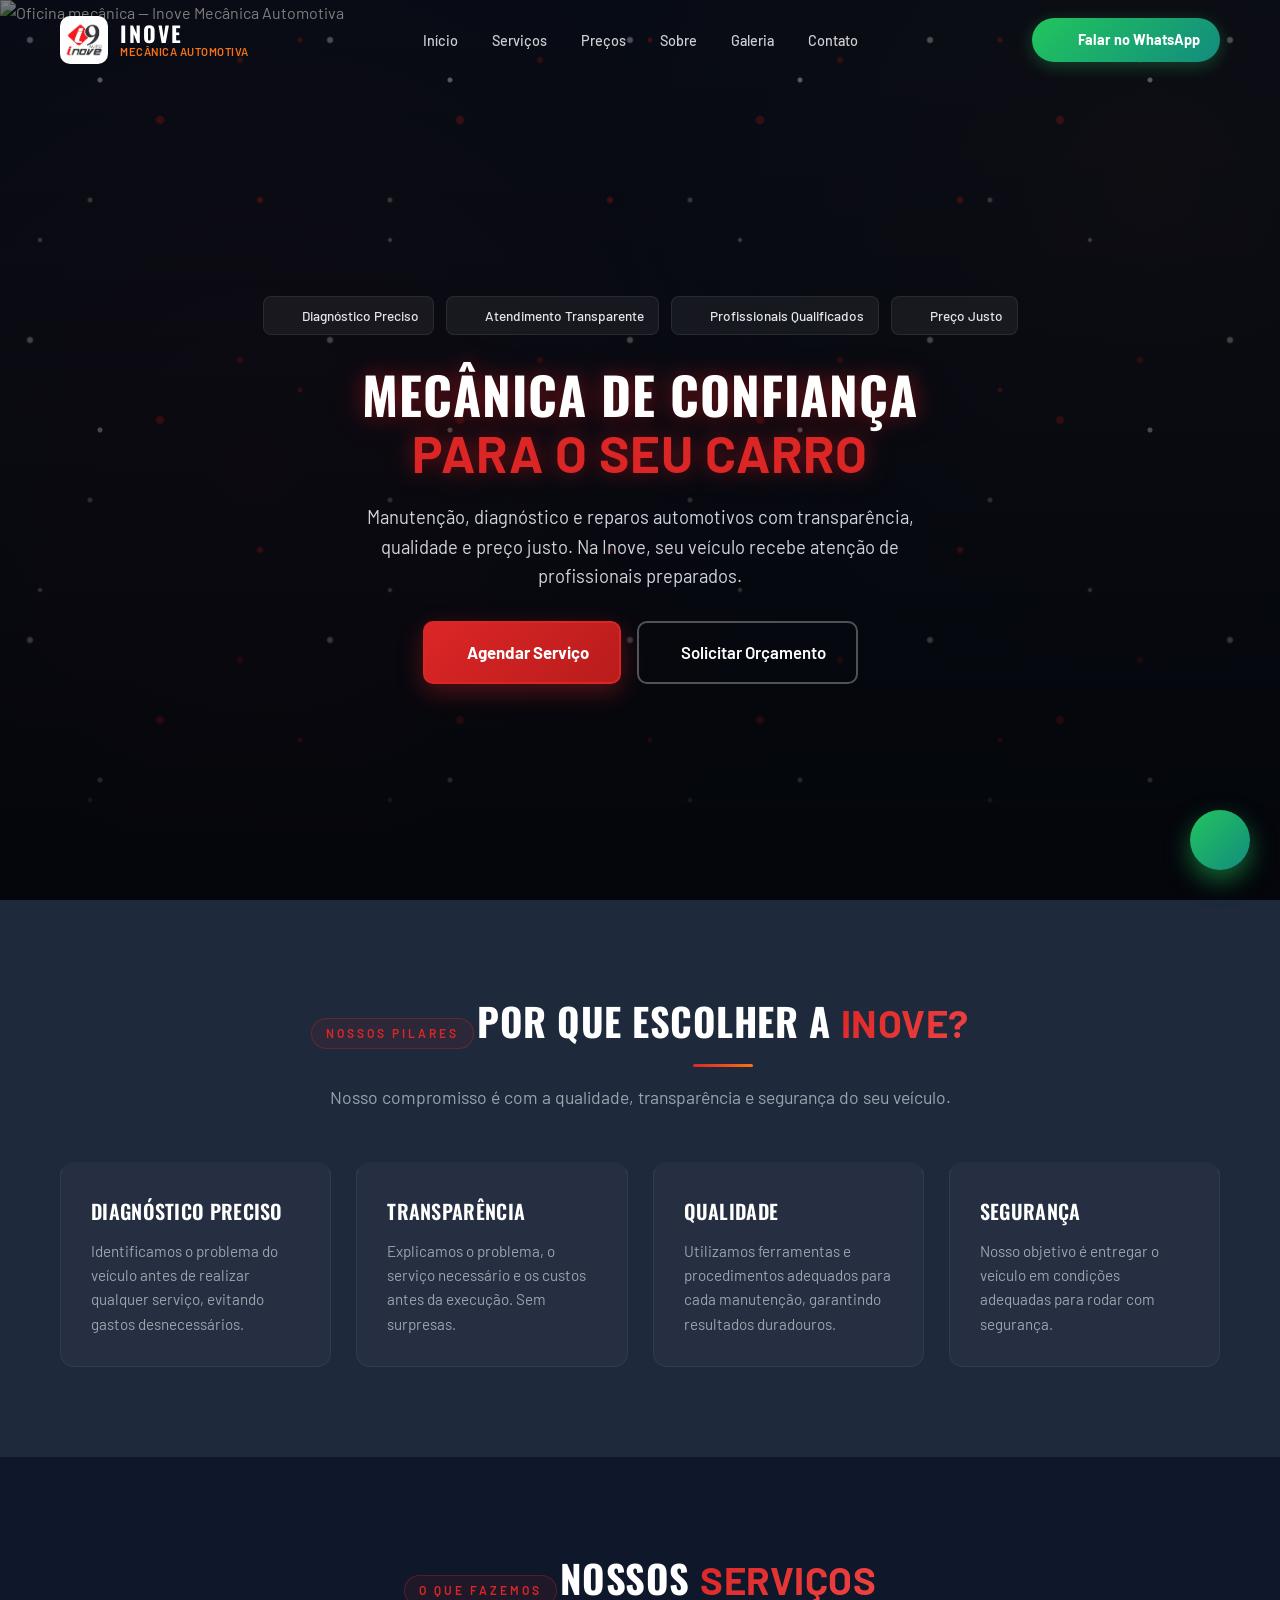
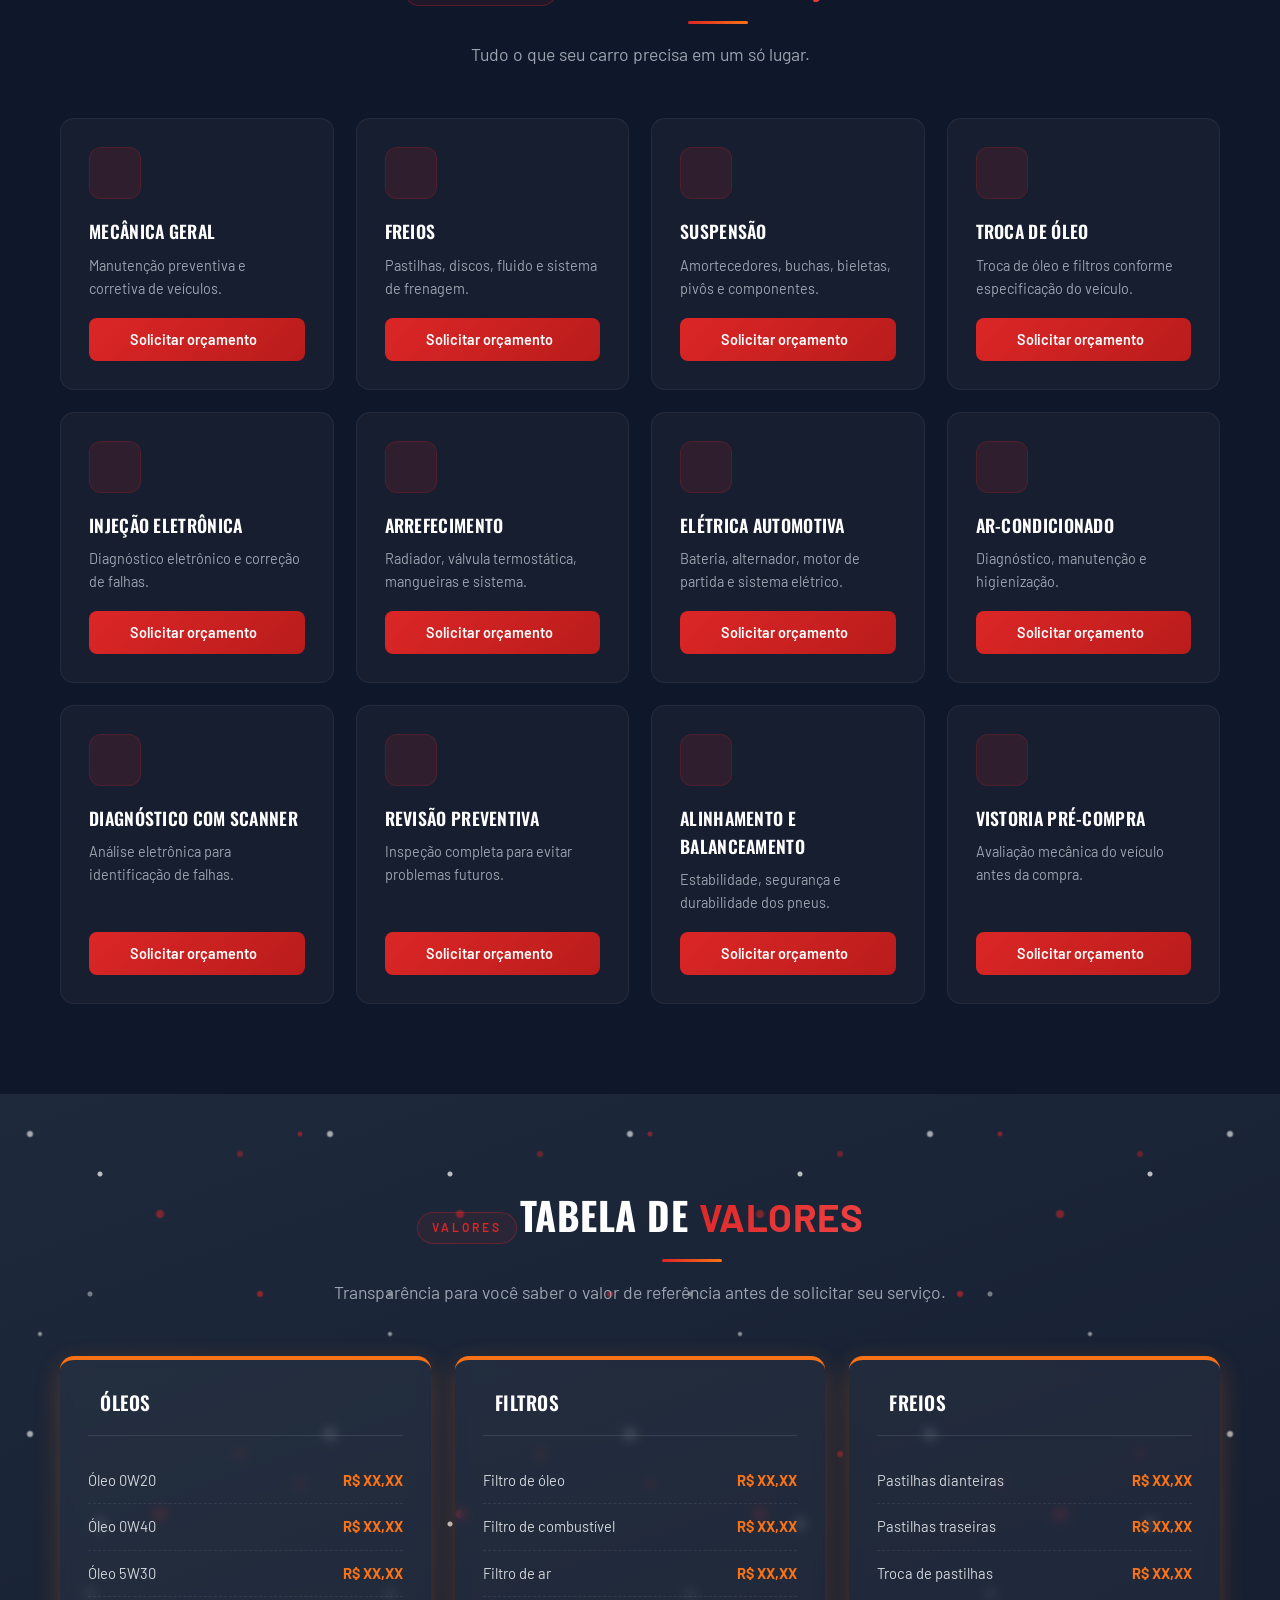
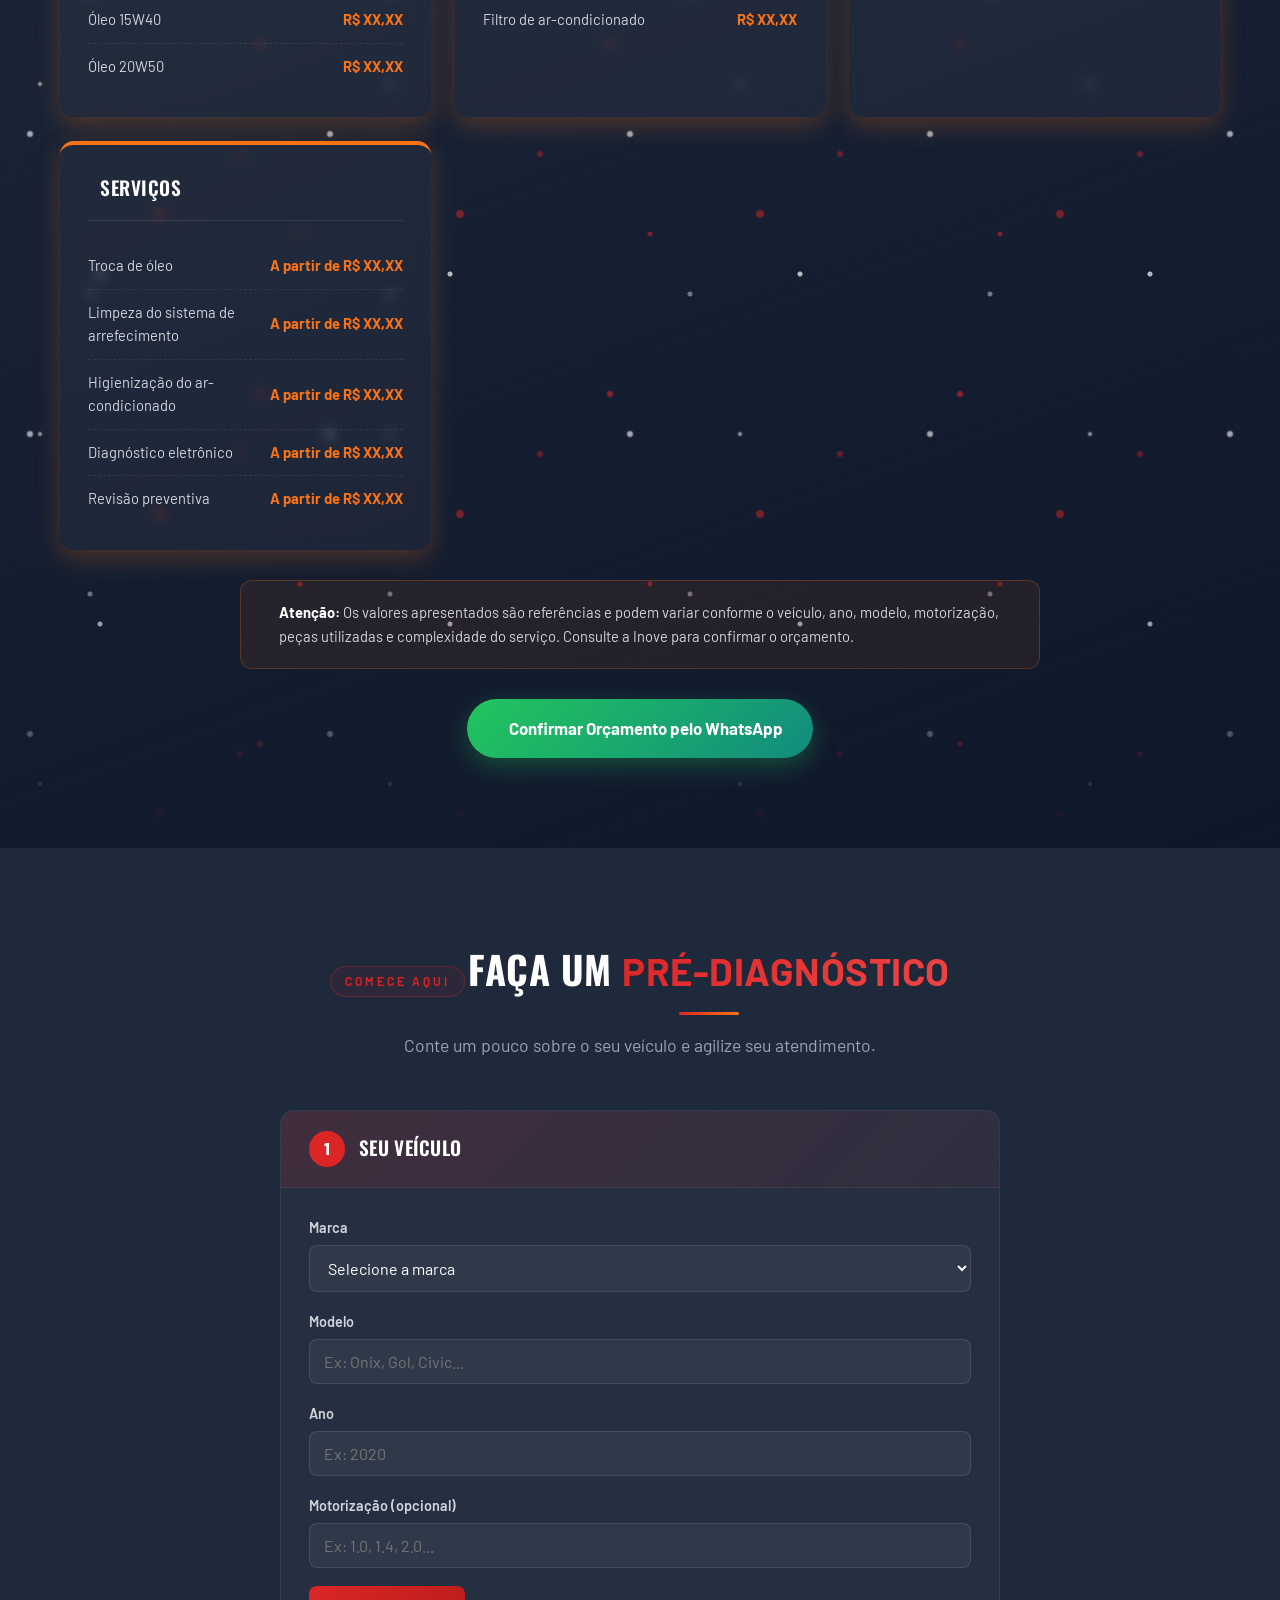
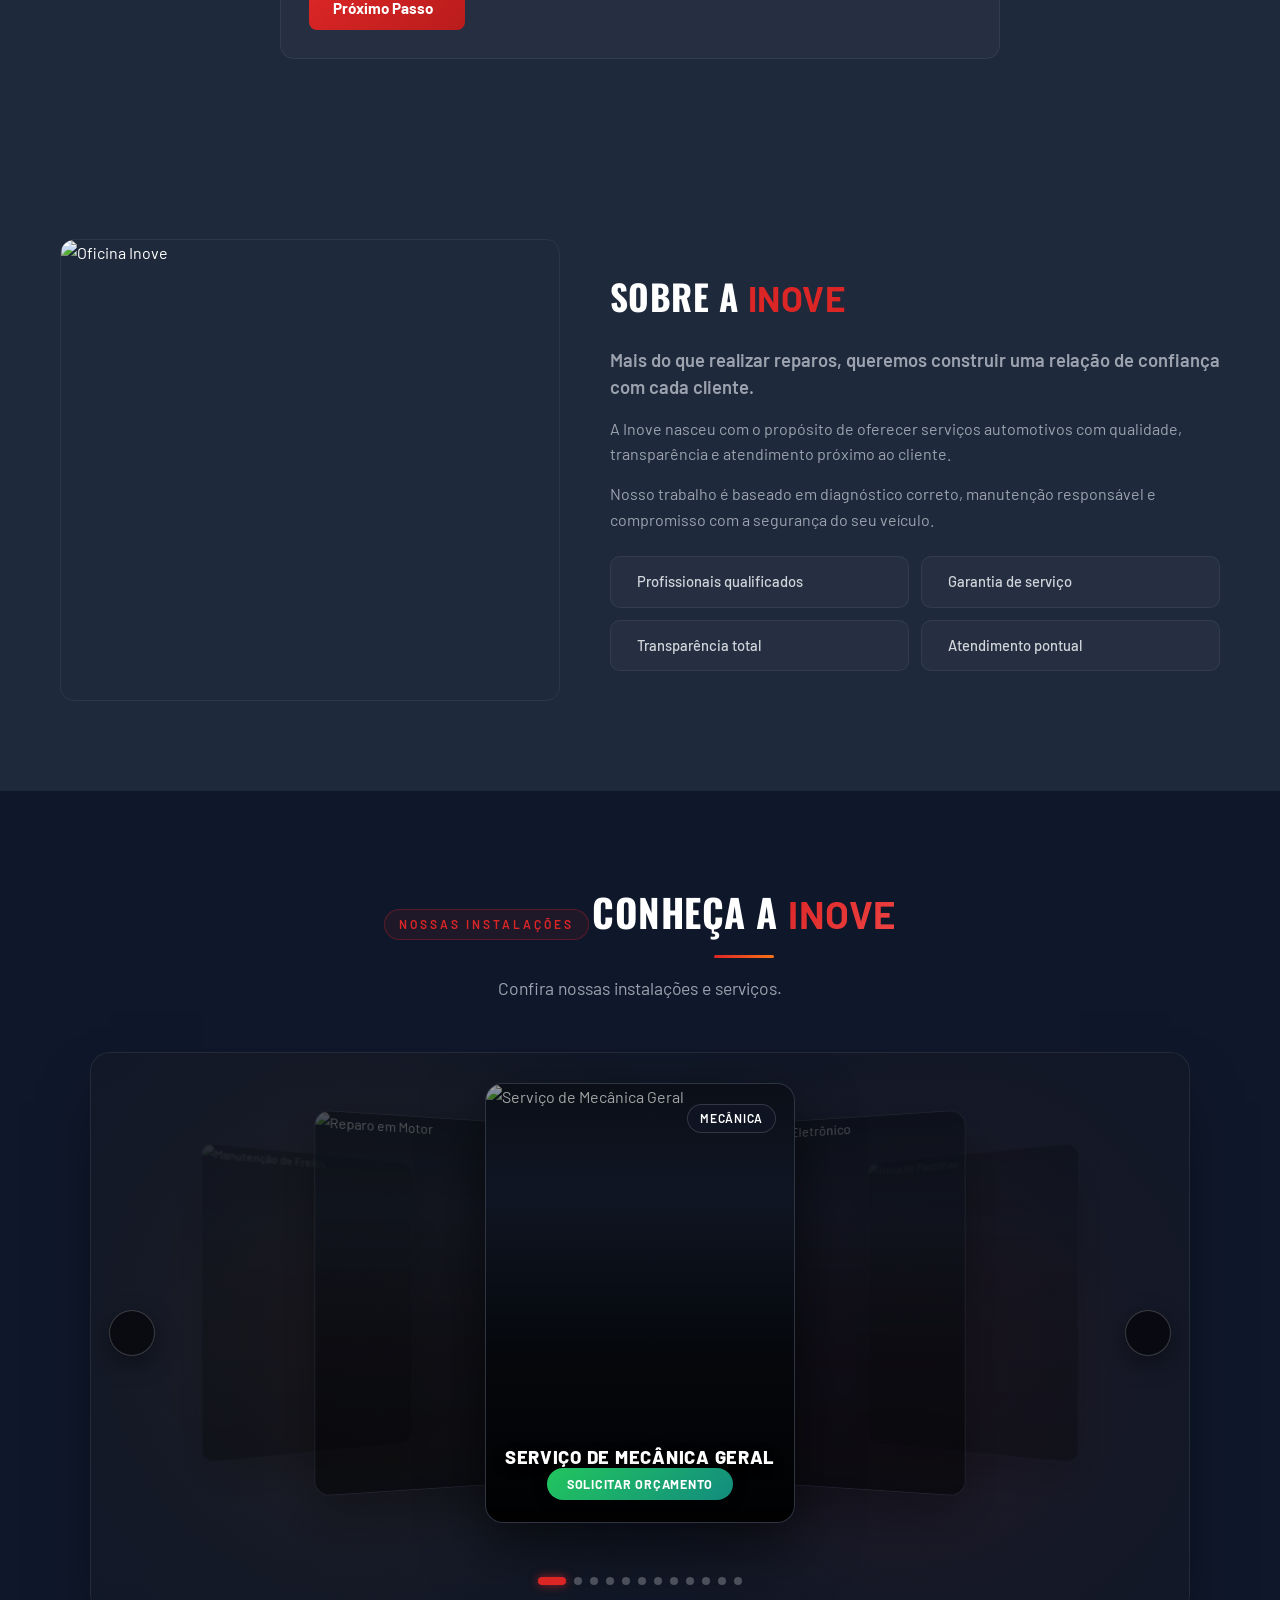
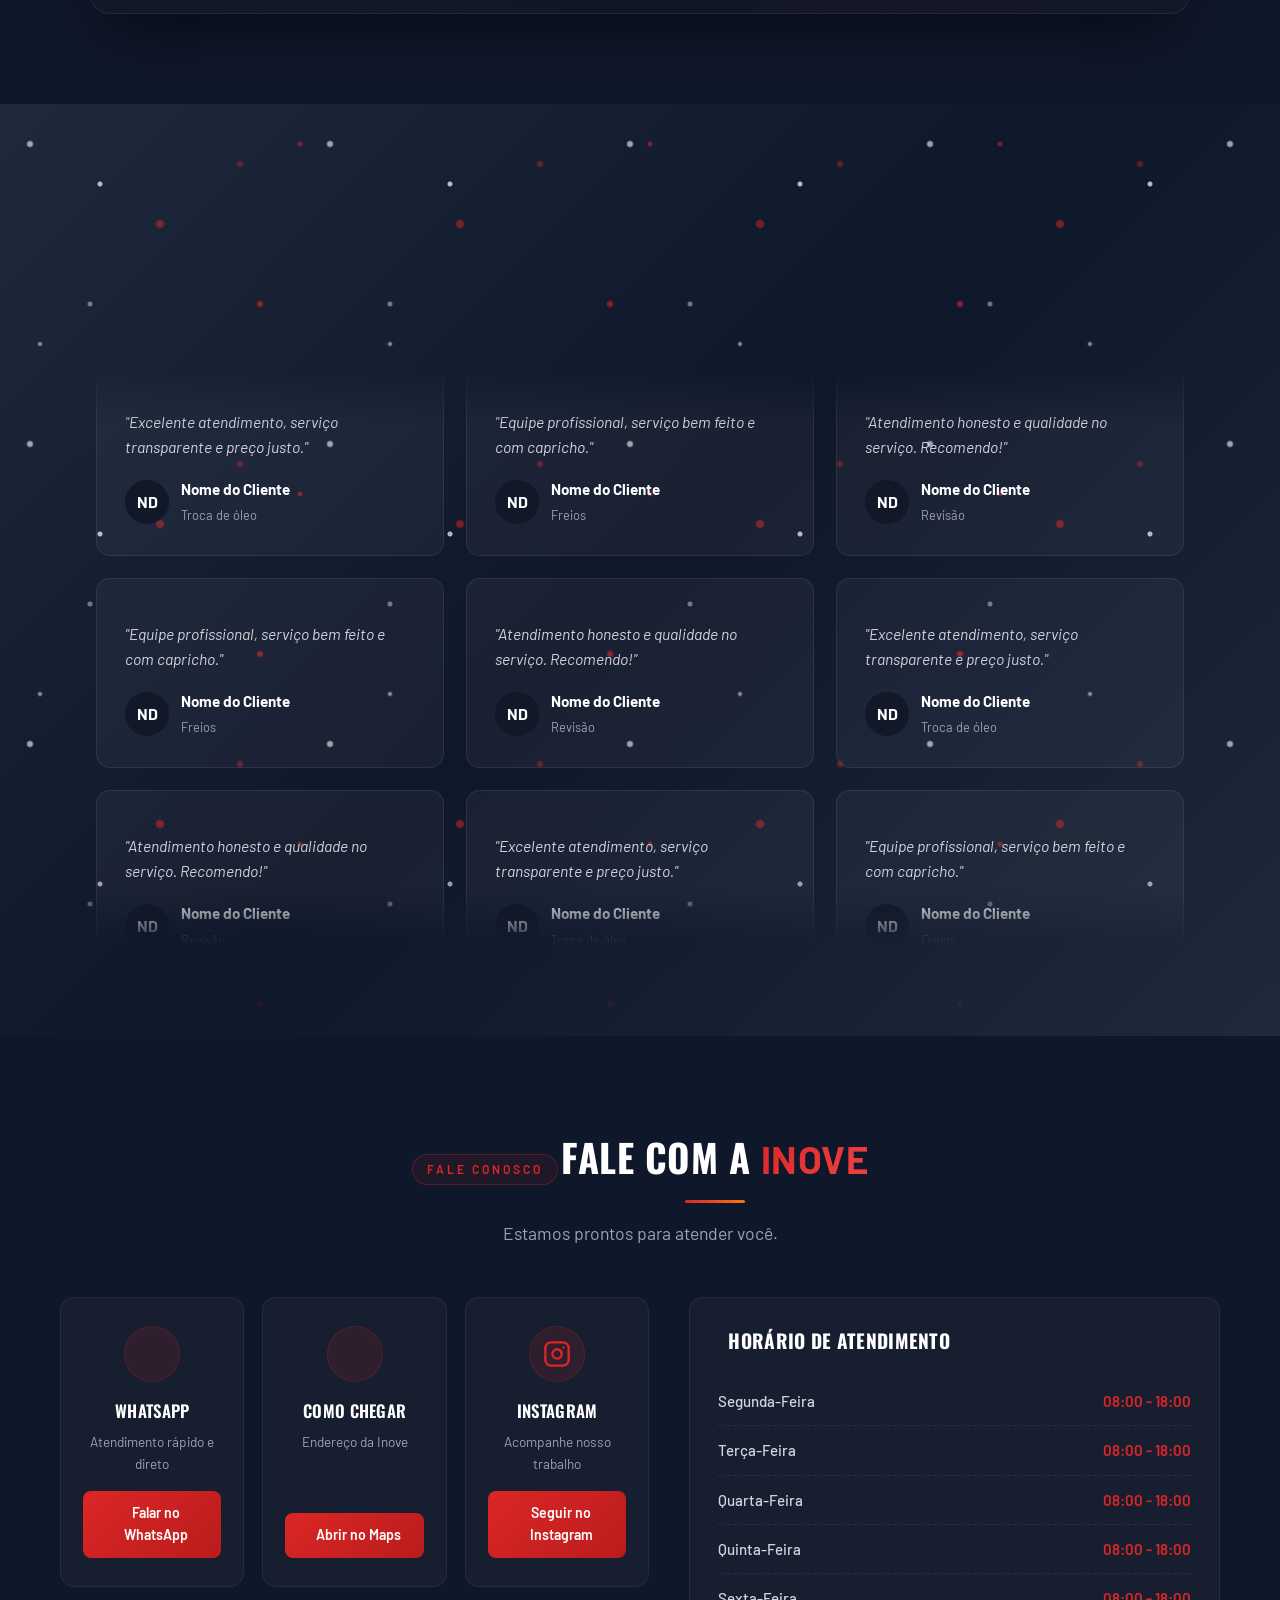
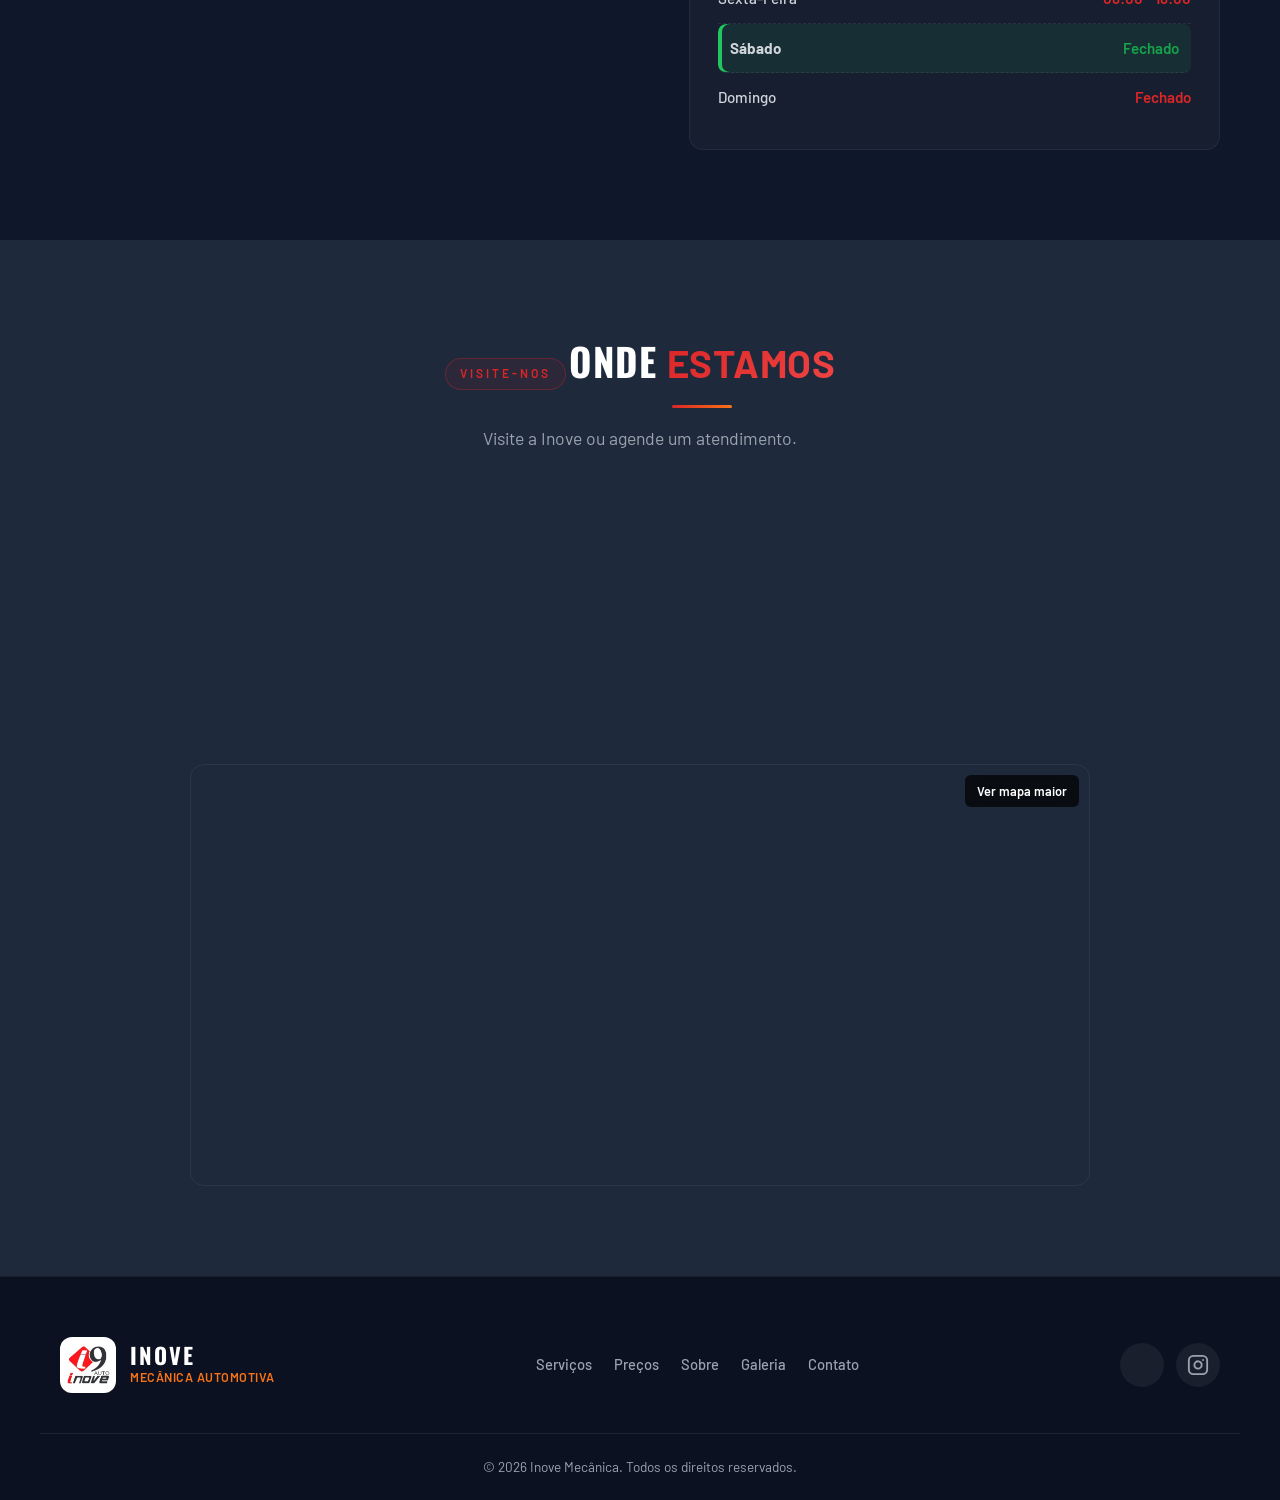
==== commit 9972e462: "feat: slate dark theme + Oswald/Barlow fonts + title animations + mobile header - Background changed" ====
--- a/index.html
+++ b/index.html
@@ -6,7 +6,7 @@
   <title>Inove Mecânica | Oficina Mecânica Automotiva</title>
   <meta name="description" content="Inove Mecânica – serviços automotivos, diagnóstico, manutenção preventiva e corretiva com transparência e qualidade.">
   <meta name="keywords" content="mecânica automotiva, oficina mecânica, manutenção de carros, diagnóstico automotivo, troca de óleo, freios, suspensão">
-  <meta name="theme-color" content="#111827">
+  <meta name="theme-color" content="#0f172a">
   <meta name="author" content="Inove Mecânica">
 
   <link rel="icon" type="image/png" href="assets/images/logo/logo-inove.png">
@@ -22,7 +22,7 @@
 
   <link rel="preconnect" href="https://fonts.googleapis.com">
   <link rel="preconnect" href="https://fonts.gstatic.com" crossorigin>
-  <link href="https://fonts.googleapis.com/css2?family=Inter:wght@300;400;500;600;700;800;900&display=swap" rel="stylesheet">
+  <link href="https://fonts.googleapis.com/css2?family=Barlow:wght@300;400;500;600;700;800;900&family=Oswald:wght@400;500;600;700&display=swap" rel="stylesheet">
 
   <link rel="stylesheet" href="assets/css/style.css">
 
--- a/assets/css/style.css
+++ b/assets/css/style.css
@@ -24,12 +24,12 @@
   margin: 0;
   padding: 0;
   box-sizing: border-box;
-  font-family: 'Inter', sans-serif;
+  font-family: 'Barlow', sans-serif;
   scroll-behavior: smooth;
 }
 
 body {
-  background: #0a0a0f;
+  background: #0f172a;
   color: var(--white);
   line-height: 1.6;
   overflow-x: hidden;
@@ -99,26 +99,32 @@
   font-size: 0.75rem;
   font-weight: 600;
   text-transform: uppercase;
-  letter-spacing: 2px;
+  letter-spacing: 3px;
   color: var(--secondary);
-  margin-bottom: 10px;
-  padding: 4px 12px;
+  margin-bottom: 12px;
+  padding: 5px 14px;
   border: 1px solid rgba(220, 38, 38, 0.3);
   border-radius: 20px;
   background: rgba(220, 38, 38, 0.08);
+  animation: eyebrowPulse 3s ease-in-out infinite;
+}
+
+@keyframes eyebrowPulse {
+  0%, 100% { border-color: rgba(220, 38, 38, 0.3); }
+  50% { border-color: rgba(220, 38, 38, 0.6); }
 }
 
 /* Section backgrounds alternados */
 .section-dark {
-  background: #0f1117;
+  background: #1e293b;
 }
 
 .section-darker {
-  background: #080a0f;
+  background: #0f172a;
 }
 
 .section-glass {
-  background: rgba(15, 17, 23, 0.6);
+  background: rgba(30, 41, 59, 0.6);
   backdrop-filter: blur(10px);
   border-top: 1px solid rgba(255, 255, 255, 0.04);
   border-bottom: 1px solid rgba(255, 255, 255, 0.04);
@@ -172,7 +178,7 @@
   content: "";
   position: absolute;
   inset: 0;
-  background: linear-gradient(to bottom, rgba(17, 24, 39, 0.9) 0%, rgba(17, 24, 39, 0.72) 100%);
+  background: linear-gradient(to bottom, rgba(15, 23, 42, 0.92) 0%, rgba(15, 23, 42, 0.78) 100%);
   opacity: 0;
   pointer-events: none;
   z-index: -1;
@@ -201,7 +207,7 @@
 }
 
 header.glass.scrolled::before {
-  background: linear-gradient(to bottom, rgba(31, 41, 55, 0.78) 0%, rgba(31, 41, 55, 0.5) 100%);
+  background: linear-gradient(to bottom, rgba(30, 41, 59, 0.82) 0%, rgba(30, 41, 59, 0.55) 100%);
 }
 
 .header-content {
@@ -240,10 +246,12 @@
 }
 
 .logo-name {
-  font-weight: 900;
+  font-family: 'Oswald', sans-serif;
+  font-weight: 700;
   font-size: 1.35rem;
-  letter-spacing: 1px;
-  color: var(--white);
+  letter-spacing: 2px;
+  color: var(--white);
+  text-transform: uppercase;
 }
 
 .logo-sub {
@@ -345,7 +353,7 @@
 }
 
 .mobile-menu-btn:hover {
-  background: rgba(255, 255, 255, 0.08);
+  background: rgba(255, 255, 255, 0.1);
 }
 
 .mobile-menu-btn.active .bar:nth-child(1) {
@@ -484,11 +492,13 @@
 }
 
 .hero-text h1 {
+  font-family: 'Oswald', sans-serif;
   font-size: 3.2rem;
-  font-weight: 900;
+  font-weight: 700;
   line-height: 1.15;
   margin-bottom: 20px;
-  letter-spacing: -0.5px;
+  letter-spacing: 1px;
+  text-transform: uppercase;
   color: var(--white);
   text-shadow:
     0 0 20px rgba(220, 38, 38, 0.4),
@@ -630,18 +640,41 @@
 .section-title {
   text-align: center;
   margin-bottom: 50px;
+  position: relative;
 }
 
 .section-title h2 {
+  font-family: 'Oswald', sans-serif;
   font-size: 2.4rem;
-  font-weight: 800;
-  color: var(--white);
-  margin-bottom: 12px;
-  letter-spacing: -0.5px;
+  font-weight: 700;
+  color: var(--white);
+  margin-bottom: 16px;
+  letter-spacing: 0.5px;
+  text-transform: uppercase;
+  position: relative;
+  display: inline-block;
+}
+
+.section-title h2::after {
+  content: '';
+  display: block;
+  width: 0;
+  height: 3px;
+  background: linear-gradient(90deg, var(--secondary), var(--accent));
+  border-radius: 2px;
+  margin: 10px auto 0;
+  transition: width 0.6s cubic-bezier(0.2, 0.6, 0.2, 1);
+}
+
+.section-title.visible h2::after {
+  width: 60px;
 }
 
 .section-title h2 span {
-  color: var(--secondary);
+  background: linear-gradient(135deg, var(--secondary), #ef4444);
+  -webkit-background-clip: text;
+  -webkit-text-fill-color: transparent;
+  background-clip: text;
 }
 
 .section-title p {
@@ -656,7 +689,7 @@
    ========================================================================== */
 
 .section-diferenciais {
-  background-color: #0f1117;
+  background-color: #1e293b;
 }
 
 .pillars-grid {
@@ -699,10 +732,13 @@
 }
 
 .pillar-card h3 {
+  font-family: 'Oswald', sans-serif;
   font-size: 1.25rem;
-  font-weight: 700;
+  font-weight: 600;
   margin-bottom: 12px;
   color: var(--white);
+  text-transform: uppercase;
+  letter-spacing: 0.3px;
 }
 
 .pillar-card p {
@@ -715,7 +751,7 @@
    ========================================================================== */
 
 .section-servicos {
-  background-color: #0a0a0f;
+  background-color: #0f172a;
 }
 
 .services-grid {
@@ -762,10 +798,13 @@
 }
 
 .service-card h3 {
+  font-family: 'Oswald', sans-serif;
   font-size: 1.1rem;
-  font-weight: 700;
+  font-weight: 600;
   color: var(--white);
   margin-bottom: 8px;
+  text-transform: uppercase;
+  letter-spacing: 0.3px;
 }
 
 .service-card p {
@@ -800,7 +839,7 @@
    ========================================================================== */
 
 .section-precos {
-  background: linear-gradient(160deg, #111827 0%, #1f2937 100%);
+  background: linear-gradient(160deg, #1e293b 0%, #0f172a 100%);
   position: relative;
   overflow: hidden;
 }
@@ -858,9 +897,11 @@
 
 .price-card-header h3 {
   color: var(--white);
+  font-family: 'Oswald', sans-serif;
   font-size: 1.2rem;
-  font-weight: 700;
+  font-weight: 600;
   letter-spacing: 0.5px;
+  text-transform: uppercase;
 }
 
 .price-list {
@@ -940,7 +981,7 @@
    ========================================================================== */
 
 .section-pre-diagnostico {
-  background-color: #0a0a0f;
+  background-color: #1e293b;
 }
 
 .pre-diagnostico-wrapper {
@@ -989,8 +1030,11 @@
 }
 
 .pre-step-header h3 {
+  font-family: 'Oswald', sans-serif;
   font-size: 1.2rem;
-  font-weight: 700;
+  font-weight: 600;
+  text-transform: uppercase;
+  letter-spacing: 0.3px;
 }
 
 .pre-step-body {
@@ -1016,7 +1060,7 @@
   border: 1px solid rgba(255, 255, 255, 0.1);
   border-radius: 8px;
   font-size: 1rem;
-  font-family: 'Inter', sans-serif;
+  font-family: 'Barlow', sans-serif;
   background: rgba(255, 255, 255, 0.05);
   color: var(--white);
   transition: border-color 0.3s, box-shadow 0.3s;
@@ -1146,7 +1190,7 @@
   border-radius: 8px;
   font-weight: 700;
   font-size: 0.95rem;
-  font-family: 'Inter', sans-serif;
+  font-family: 'Barlow', sans-serif;
   display: inline-flex;
   align-items: center;
   gap: 8px;
@@ -1167,7 +1211,7 @@
   border-radius: 8px;
   font-weight: 600;
   font-size: 0.95rem;
-  font-family: 'Inter', sans-serif;
+  font-family: 'Barlow', sans-serif;
   display: inline-flex;
   align-items: center;
   gap: 8px;
@@ -1188,7 +1232,7 @@
   border-radius: 8px;
   font-weight: 700;
   font-size: 0.95rem;
-  font-family: 'Inter', sans-serif;
+  font-family: 'Barlow', sans-serif;
   display: inline-flex;
   align-items: center;
   gap: 8px;
@@ -1206,7 +1250,7 @@
    ========================================================================== */
 
 .section-sobre {
-  background-color: #0f1117;
+  background-color: #1e293b;
 }
 
 .sobre-grid {
@@ -1235,11 +1279,13 @@
 }
 
 .sobre-text h2 {
+  font-family: 'Oswald', sans-serif;
   font-size: 2.2rem;
-  font-weight: 800;
+  font-weight: 700;
   color: var(--white);
   margin-bottom: 20px;
-  letter-spacing: -0.5px;
+  letter-spacing: 0.5px;
+  text-transform: uppercase;
 }
 
 .sobre-text h2 span {
@@ -1296,7 +1342,7 @@
    ========================================================================== */
 
 .section-galeria {
-  background-color: #0a0a0f;
+  background-color: #0f172a;
   padding: 90px 0;
 }
 
@@ -1609,7 +1655,7 @@
    ========================================================================== */
 
 .section-avaliacoes {
-  background: linear-gradient(135deg, #0d1117 0%, #161b22 50%, #1f2937 100%);
+  background: linear-gradient(135deg, #1e293b 0%, #0f172a 50%, #1e293b 100%);
   position: relative;
   overflow: hidden;
 }
@@ -1775,7 +1821,7 @@
    ========================================================================== */
 
 .section-contato {
-  background-color: #0a0a0f;
+  background-color: #0f172a;
 }
 
 .contato-grid {
@@ -1827,10 +1873,13 @@
 }
 
 .contato-card h3 {
+  font-family: 'Oswald', sans-serif;
   font-size: 1.05rem;
-  font-weight: 700;
+  font-weight: 600;
   color: var(--white);
   margin-bottom: 6px;
+  text-transform: uppercase;
+  letter-spacing: 0.3px;
 }
 
 .contato-card p {
@@ -1872,12 +1921,15 @@
 }
 
 .horarios-card h3 {
+  font-family: 'Oswald', sans-serif;
   font-size: 1.2rem;
   color: var(--white);
   display: flex;
   align-items: center;
   gap: 10px;
   margin-bottom: 20px;
+  text-transform: uppercase;
+  letter-spacing: 0.3px;
 }
 
 .horarios-card h3 i {
@@ -1934,7 +1986,7 @@
    ========================================================================== */
 
 .section-localizacao {
-  background-color: #0f1117;
+  background-color: #1e293b;
   padding-bottom: 90px;
 }
 
@@ -1990,10 +2042,13 @@
 }
 
 .map-address-text h3 {
+  font-family: 'Oswald', sans-serif;
   font-size: 1.05rem;
-  font-weight: 700;
+  font-weight: 600;
   color: var(--white);
   margin-bottom: 4px;
+  text-transform: uppercase;
+  letter-spacing: 0.3px;
 }
 
 .map-address-text p {
@@ -2018,7 +2073,7 @@
   color: #d1d5db;
   border: none;
   cursor: pointer;
-  font-family: 'Inter', sans-serif;
+  font-family: 'Barlow', sans-serif;
   padding: 8px 14px;
   border-radius: 6px;
   font-size: 0.85rem;
@@ -2074,10 +2129,10 @@
    ========================================================================== */
 
 .footer {
-  background-color: #06070b;
+  background-color: #0b1120;
   color: #9ca3af;
   padding: 60px 0 0;
-  border-top: 1px solid rgba(255, 255, 255, 0.04);
+  border-top: 1px solid rgba(255, 255, 255, 0.06);
 }
 
 .footer-content {
@@ -2106,11 +2161,13 @@
 }
 
 .footer-brand h3 {
+  font-family: 'Oswald', sans-serif;
   color: var(--white);
   font-size: 1.4rem;
-  font-weight: 800;
-  letter-spacing: 1px;
+  font-weight: 700;
+  letter-spacing: 2px;
   line-height: 1.2;
+  text-transform: uppercase;
 }
 
 .footer-brand p {
@@ -2428,19 +2485,24 @@
     top: 100%;
     left: 0;
     width: 100%;
-    background: linear-gradient(to bottom, rgba(17, 24, 39, 0.96) 0%, rgba(17, 24, 39, 0.88) 100%);
-    backdrop-filter: blur(16px);
-    -webkit-backdrop-filter: blur(16px);
-    padding: 10px 0 20px;
-    box-shadow: 0 20px 30px rgba(0, 0, 0, 0.4);
-    border-top: 1px solid rgba(255, 255, 255, 0.1);
-    max-height: calc(100vh - 80px);
+    background: linear-gradient(to bottom, rgba(15, 23, 42, 0.98) 0%, rgba(15, 23, 42, 0.92) 100%);
+    backdrop-filter: blur(20px);
+    -webkit-backdrop-filter: blur(20px);
+    padding: 8px 0 16px;
+    box-shadow: 0 20px 40px rgba(0, 0, 0, 0.5);
+    border-top: 1px solid rgba(255, 255, 255, 0.08);
+    max-height: calc(100vh - 60px);
     overflow-y: auto;
   }
 
   .nav-menu.active {
     display: block;
-    animation: fadeIn 0.3s ease;
+    animation: menuSlideDown 0.3s cubic-bezier(0.2, 0.6, 0.2, 1);
+  }
+
+  @keyframes menuSlideDown {
+    from { opacity: 0; transform: translateY(-10px); }
+    to { opacity: 1; transform: translateY(0); }
   }
 
   .nav-menu ul {
@@ -2450,9 +2512,17 @@
 
   .nav-menu ul li a {
     display: block;
-    padding: 15px 24px;
-    font-size: 1.05rem;
-    border-bottom: 1px solid rgba(255, 255, 255, 0.05);
+    padding: 14px 24px;
+    font-size: 1rem;
+    font-weight: 500;
+    border-bottom: 1px solid rgba(255, 255, 255, 0.04);
+    transition: background 0.2s, color 0.2s;
+  }
+
+  .nav-menu ul li a:hover,
+  .nav-menu ul li a.active {
+    background: rgba(220, 38, 38, 0.1);
+    color: var(--white);
   }
 
   .mobile-menu-btn {
@@ -2476,11 +2546,11 @@
 
 @media (max-width: 768px) {
   body {
-    background: #0a0a0f;
+    background: #0f172a;
   }
 
   header {
-    height: 70px;
+    height: 60px;
   }
 
   section {
@@ -2498,9 +2568,9 @@
   .btn-header {
     padding: 0;
     margin-left: auto;
-    width: 44px;
-    height: 44px;
-    border-radius: 14px;
+    width: 40px;
+    height: 40px;
+    border-radius: 12px;
     justify-content: center;
   }
 
@@ -2511,8 +2581,10 @@
   }
 
   .logo-img {
-    width: 40px;
-    height: 40px;
+    width: 36px;
+    height: 36px;
+    border-radius: 8px;
+    padding: 3px;
   }
 
   .logo-name {
@@ -2520,7 +2592,11 @@
   }
 
   .logo-sub {
-    font-size: 0.58rem;
+    font-size: 0.55rem;
+  }
+
+  .logo {
+    gap: 8px;
   }
 
   .hero {
